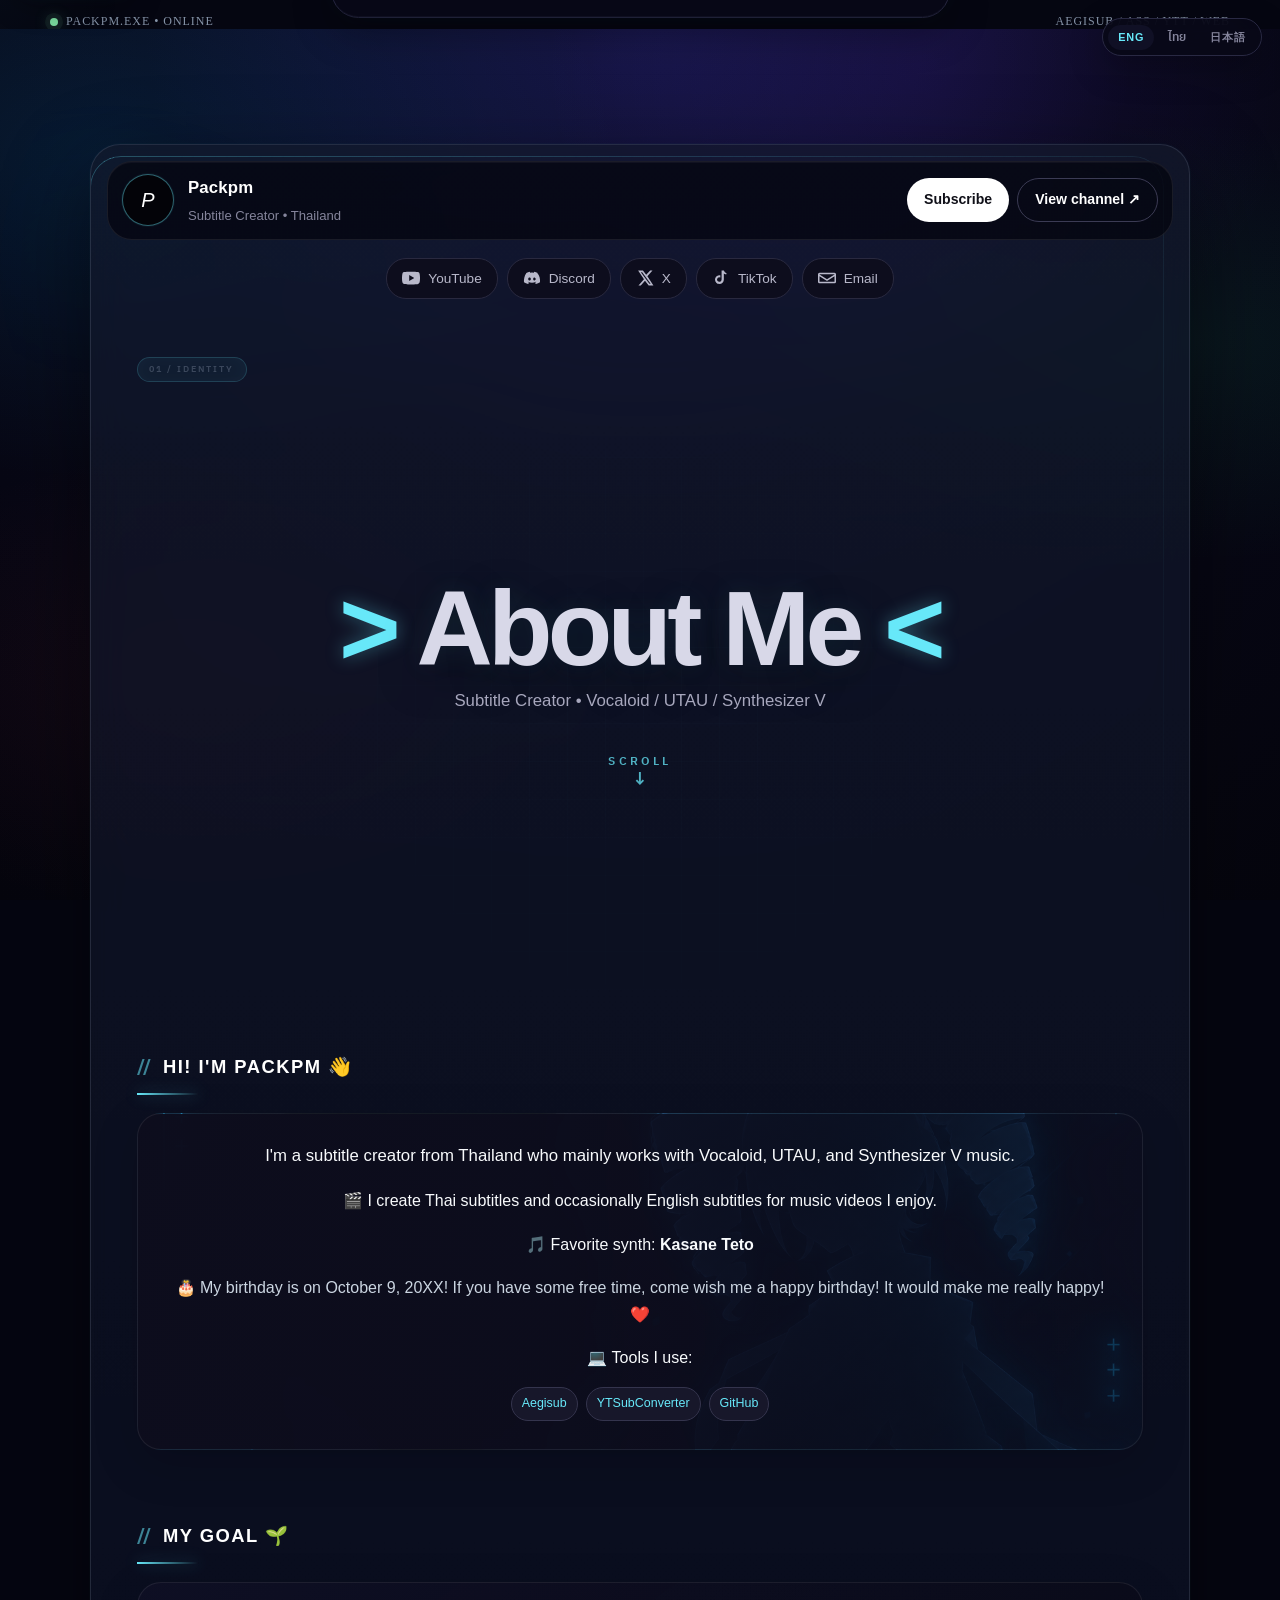
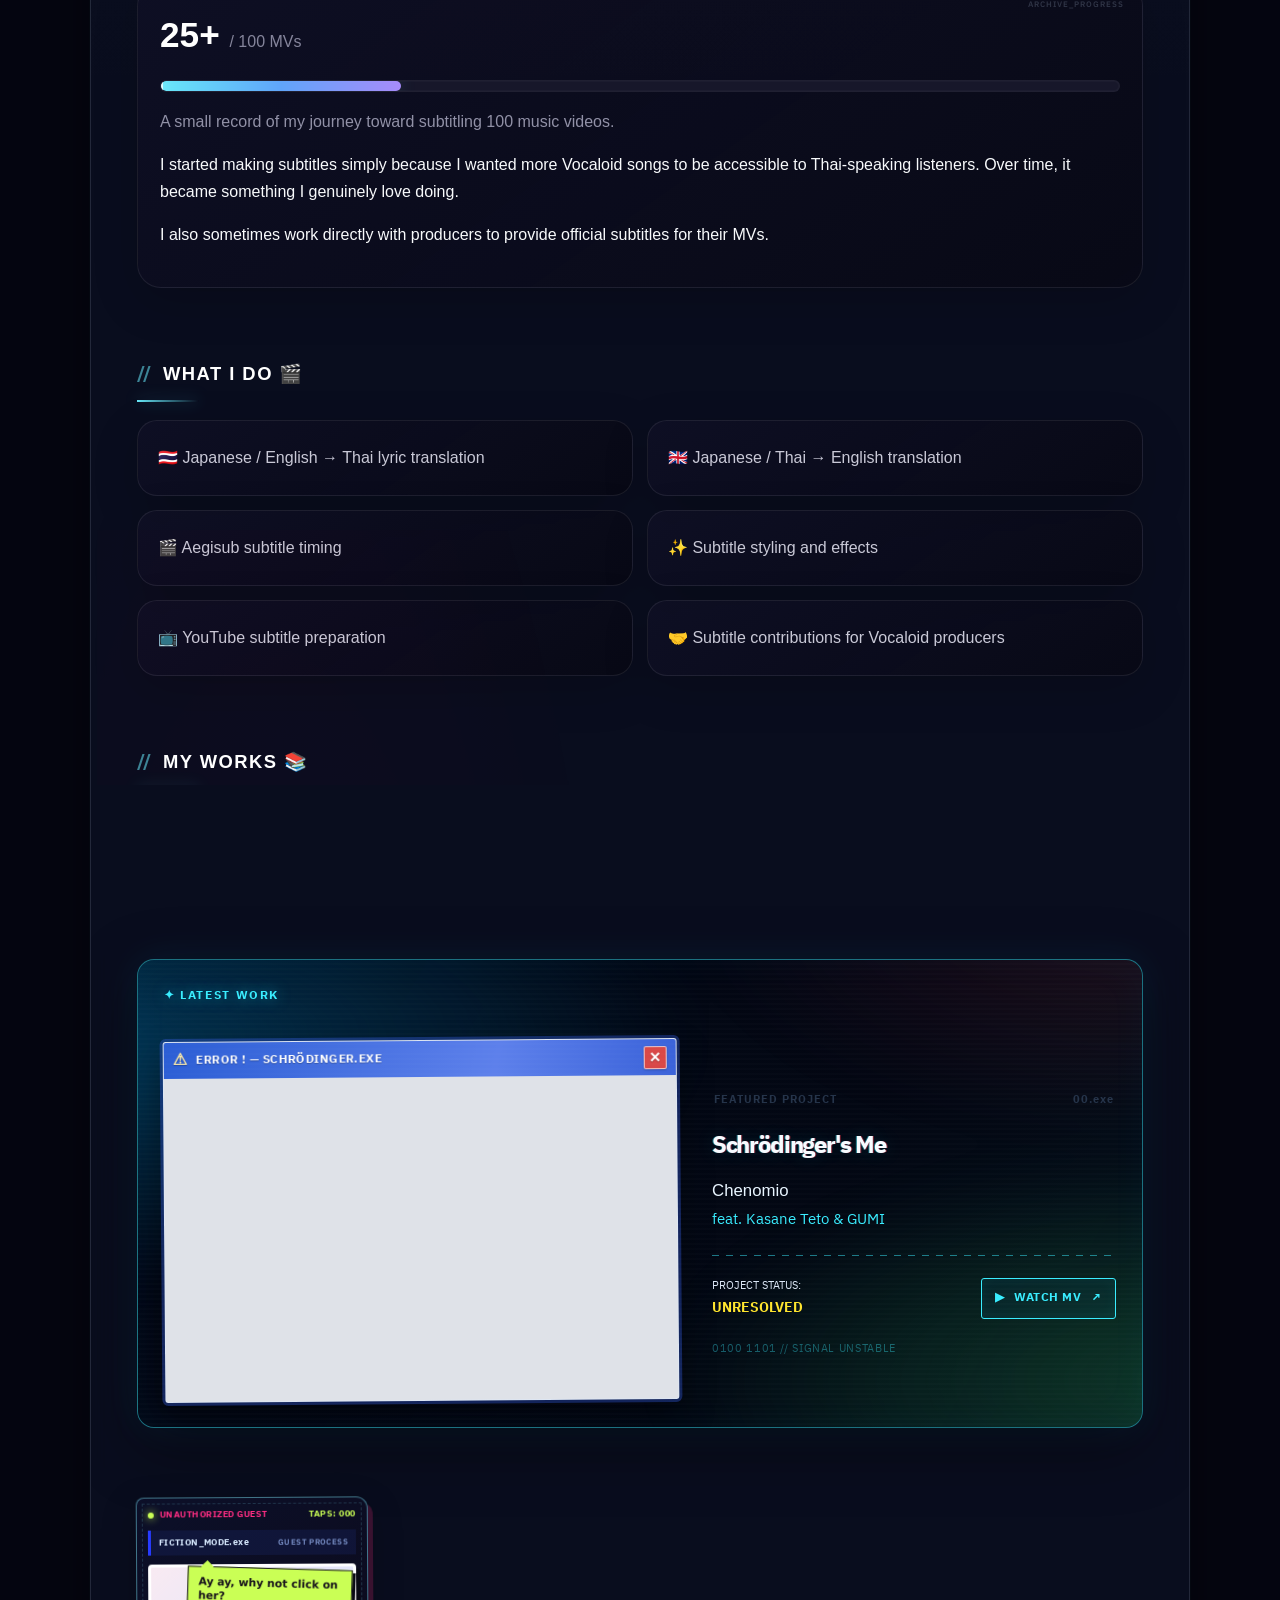
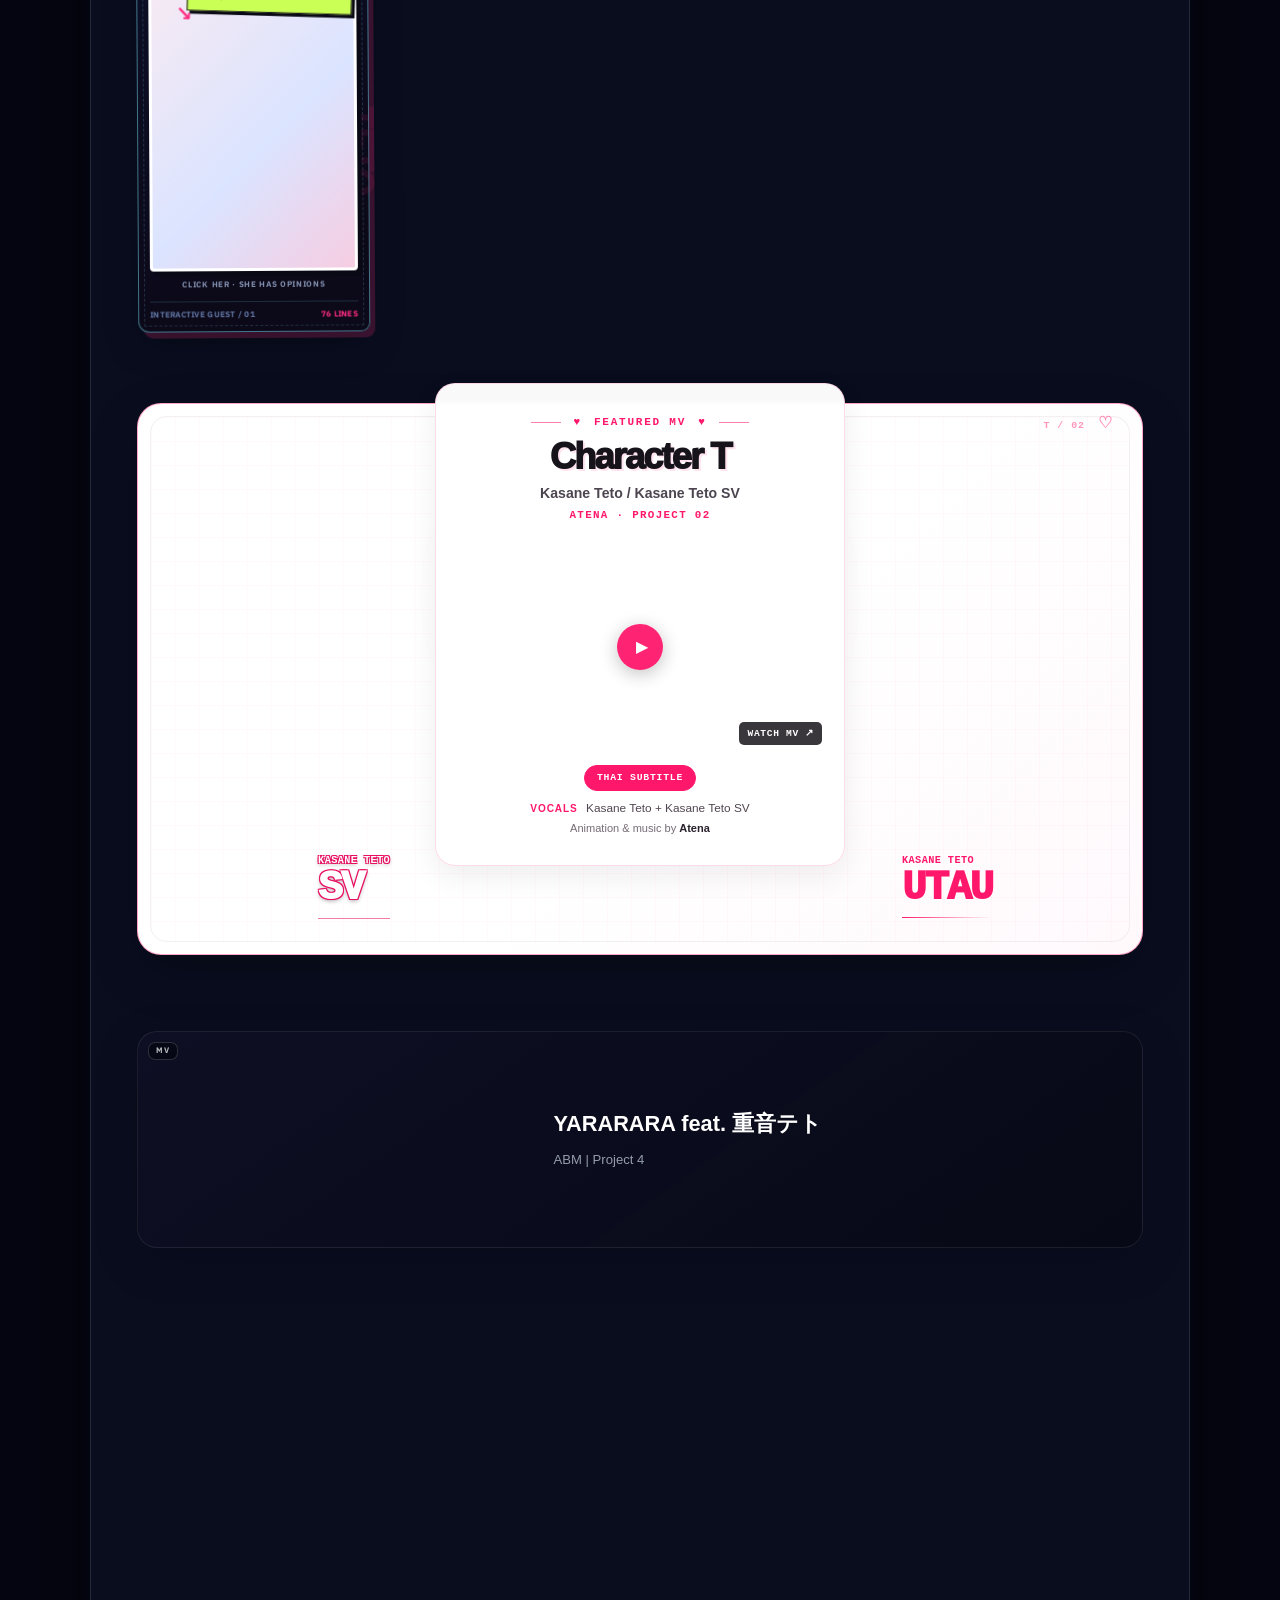
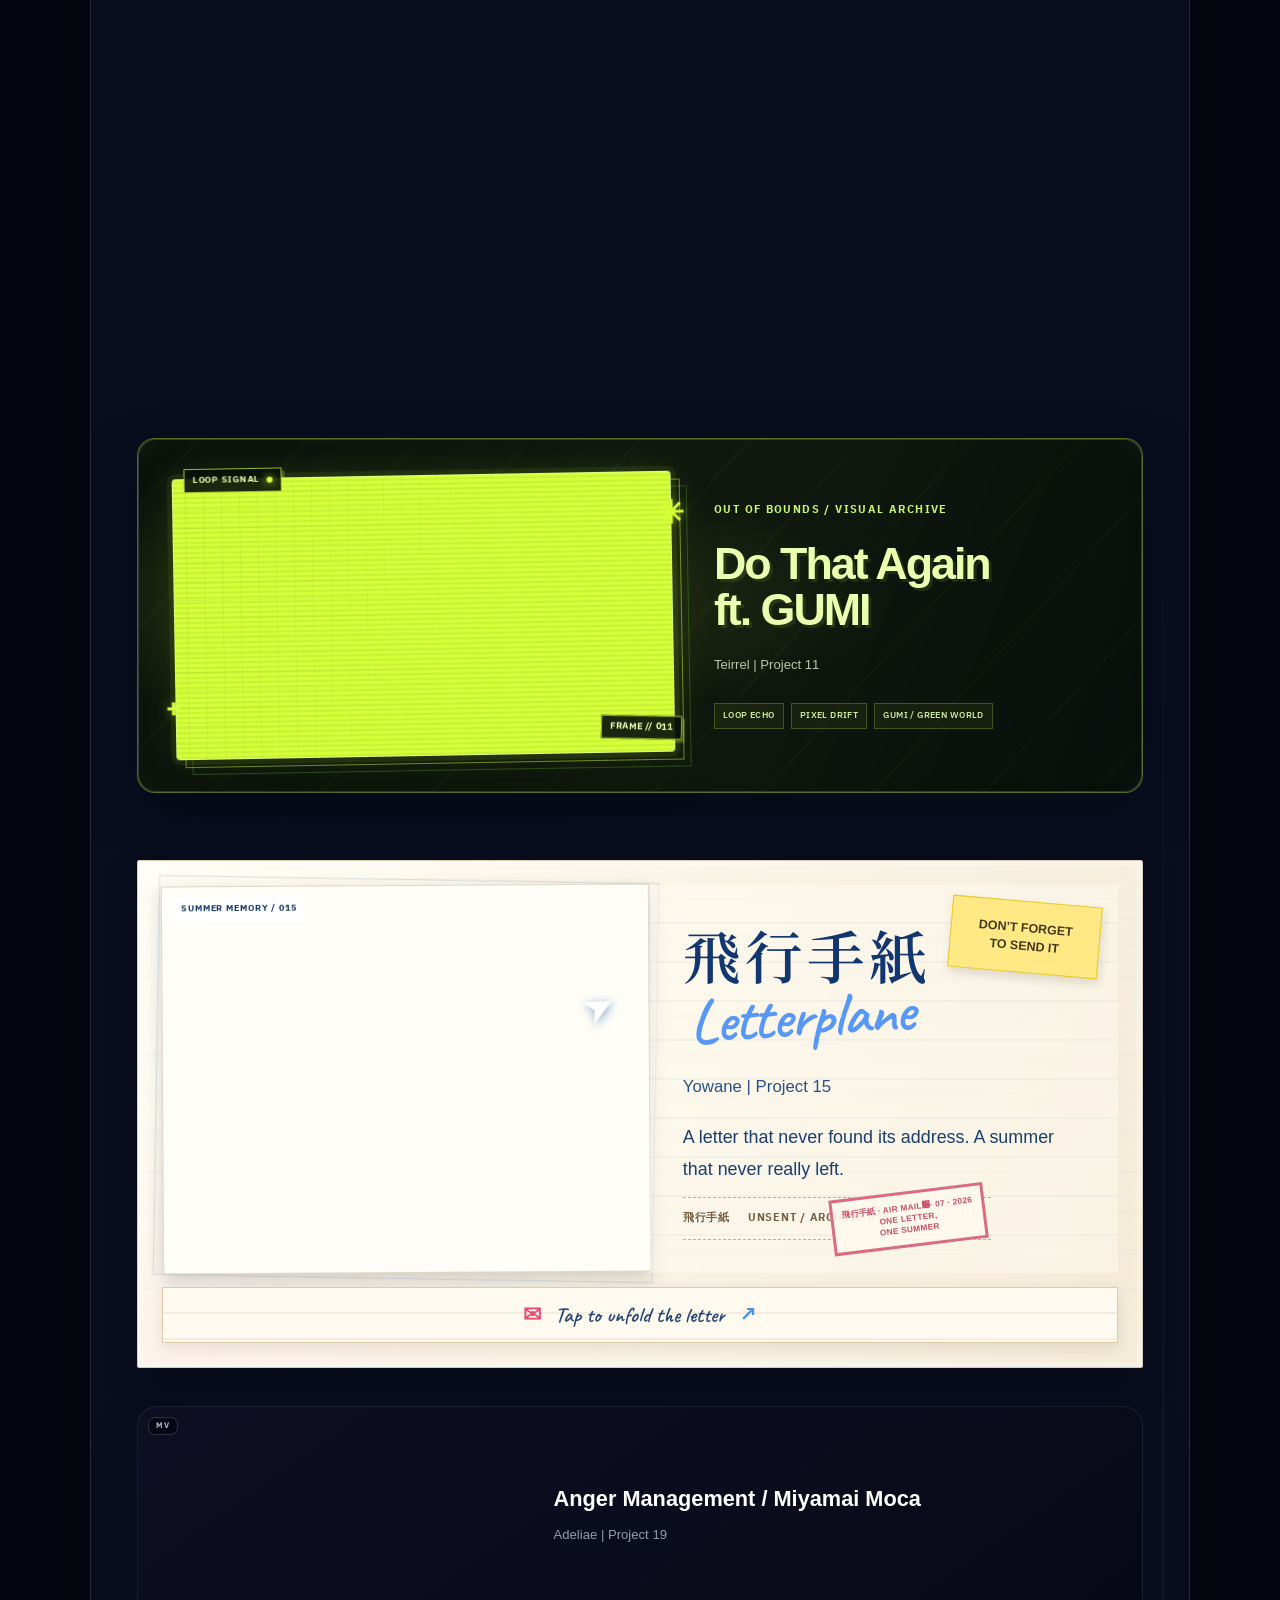
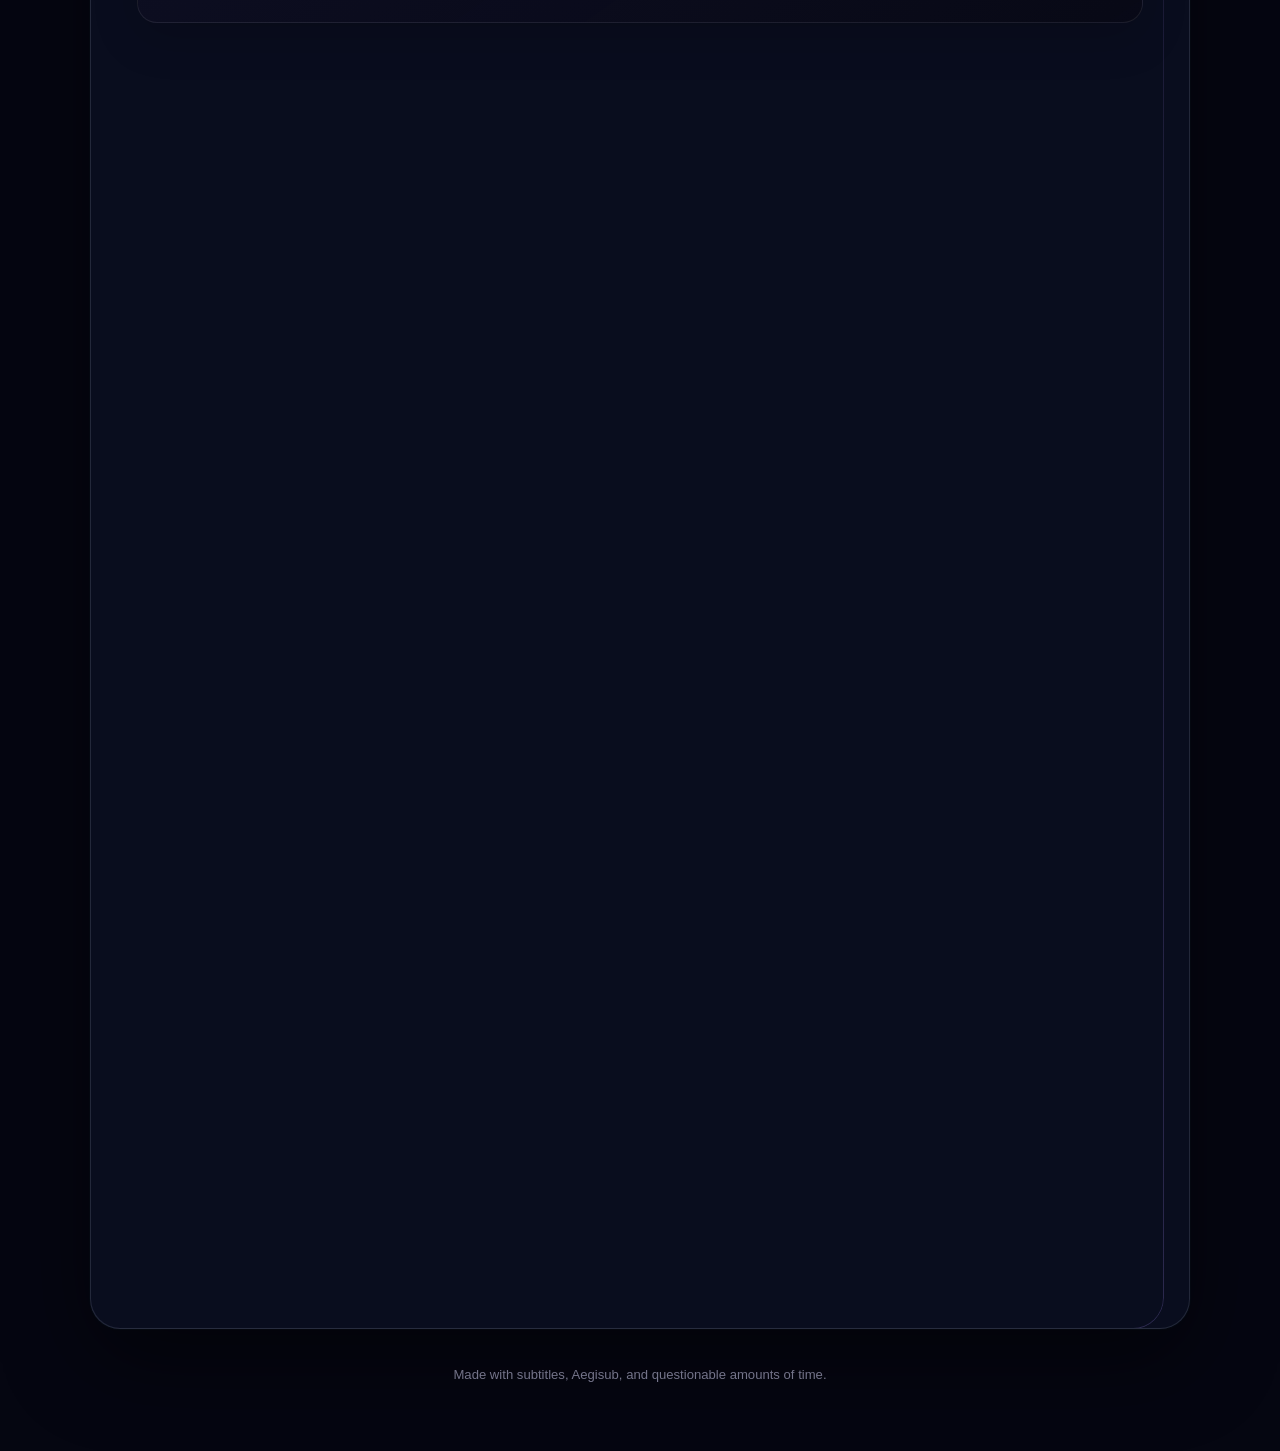
==== index.html @ 472c5caa "way sallahi" ====
<!DOCTYPE html>
<html lang="en">
<head>
    <meta charset="UTF-8">
    <meta name="viewport" content="width=device-width, initial-scale=1.0">

    <title>Packpm - Subtitle Creator</title>

    <link rel="icon" type="image/png" href="assets/P.png">

    <style>
        * {
            box-sizing: border-box;
        }

        html {
            scroll-behavior: smooth;
        }

        body {
            margin: 0;
            background:
                radial-gradient(circle at top, #17174a 0%, #09091b 45%, #05050d 100%);
            color: #e8e8f2;
            font-family: Arial, Helvetica, sans-serif;
            line-height: 1.7;
        }

        a {
            color: inherit;
            text-decoration: none;
        }

        .page {
            width: min(960px, 92%);
            margin: 0 auto;
            padding: 30px 0 50px;
        }

        /* =========================
           MAIN PROFILE CARD
        ========================= */

        .profile-card {
            background: rgba(7, 7, 20, 0.94);
            border: 1px solid #292943;
            border-radius: 30px;
            padding: 16px;
            box-shadow: 0 25px 70px rgba(0, 0, 0, 0.45);
        }

        .profile-bar {
            display: flex;
            align-items: center;
            gap: 14px;
            padding: 12px 14px;
            background: #080817;
            border: 1px solid #292943;
            border-radius: 25px;
        }

        .avatar {
            width: 52px;
            height: 52px;
            flex-shrink: 0;

            display: flex;
            align-items: center;
            justify-content: center;

            border-radius: 50%;
            background: #030308;
            border: 1px solid #3b3b58;
            color: white;
            font-size: 1.25rem;
            font-style: italic;
        }

        .profile-info {
            flex: 1;
            min-width: 0;
        }

        .profile-name {
            margin: 0;
            color: white;
            font-size: 1.05rem;
            font-weight: 700;
        }

        .profile-meta {
            margin: 2px 0 0;
            color: #85859c;
            font-size: 0.82rem;
        }

        .profile-actions {
            display: flex;
            gap: 8px;
            flex-wrap: wrap;
            justify-content: flex-end;
        }

        .profile-button {
            display: inline-flex;
            align-items: center;
            justify-content: center;
            padding: 9px 17px;
            border-radius: 22px;
            font-size: 0.88rem;
            font-weight: 700;
            transition: 0.2s ease;
        }

        .subscribe-button {
            background: white;
            color: #101018;
        }

        .subscribe-button:hover {
            background: #e8e8ee;
            transform: translateY(-1px);
        }

        .channel-button {
            border: 1px solid #3b3b54;
            color: white;
            background: transparent;
        }

        .channel-button:hover {
            background: #171727;
            transform: translateY(-1px);
        }

        /* =========================
           SOCIAL LINKS
        ========================= */

        .social-links {
            display: flex;
            justify-content: center;
            flex-wrap: wrap;
            gap: 9px;
            margin: 18px 5px 5px;
        }

        .social-links a {
            padding: 8px 15px;
            background: #0d0d1d;
            border: 1px solid #29293f;
            border-radius: 20px;
            color: #b8b8ca;
            font-size: 0.85rem;
            transition: 0.2s ease;
        }

        .social-links a:hover {
            color: white;
            background: #17172a;
            border-color: #55556e;
            transform: translateY(-1px);
        }

        .social-button,
        .contact-button {
            display: inline-flex !important;
            align-items: center;
            gap: 8px;
        }

        .social-button svg,
        .contact-button svg {
            width: 18px;
            height: 18px;
            fill: currentColor;
            flex-shrink: 0;
        }

        /* =========================
           CONTENT
        ========================= */

        .content {
            padding: 45px 30px 20px;
        }

        .hero {
            text-align: center;
            padding: 15px 0 45px;
        }

        .hero h1 {
            margin: 0;
            color: white;
            font-size: clamp(2.2rem, 7vw, 4rem);
            letter-spacing: -1px;
        }

        .hero p {
            margin: 10px auto 0;
            max-width: 650px;
            color: #9191a7;
            font-size: 1rem;
        }

        .accent {
            color: #67e8f9;
        }

        section {
            margin-bottom: 42px;
        }

        .section-title {
            margin: 0 0 18px;
            padding-bottom: 9px;
            border-bottom: 1px solid #2c2c45;
            color: white;
            font-size: 1.35rem;
        }

        .info-card,
        .goal-card,
        .thing {
            background: #0d0d1d;
            border: 1px solid #29293f;
            border-radius: 18px;
        }

        .info-card {
    position: relative;
    overflow: hidden;

    padding: 22px;

    background:
        linear-gradient(
            90deg,
            rgba(13, 13, 29, 0.98) 0%,
            rgba(13, 13, 29, 0.92) 45%,
            rgba(13, 13, 29, 0.62) 100%
        ),
        url("assets/Pear.png");

    background-size: cover;
    background-position: right center;
    background-repeat: no-repeat;
}

.info-card > * {
    position: relative;
    z-index: 1;
}

        .intro {
            margin-top: 0;
            font-size: 1.05rem;
        }

        .birthday {
            color: #cbd5e1;
        }

        .tools {
    display: flex;
    justify-content: center;
    align-items: center;
    flex-wrap: wrap;
    gap: 8px;
    text-align: center;
}

        .tag {
            padding: 5px 10px;
            background: #17172a;
            border: 1px solid #34344d;
            border-radius: 999px;
            color: #67e8f9;
            font-size: 0.78rem;
        }

        .things {
            display: grid;
            grid-template-columns: repeat(2, 1fr);
            gap: 12px;
        }

        .thing {
            padding: 15px 16px;
            color: #c9c9d7;
        }

        /* =========================
           PROJECTS
        ========================= */

        .archive-link {
            display: inline-flex;
            margin: 4px 0 25px;
            padding: 9px 16px;
            border-radius: 20px;
            background: #101025;
            border: 1px solid #30304a;
            color: #67e8f9;
            font-size: 0.9rem;
            font-weight: 700;
            transition: 0.2s ease;
        }

        .archive-link:hover {
            background: #18182c;
            transform: translateY(-1px);
        }

        .projects {
            display: grid;
            grid-template-columns: repeat(2, 1fr);
            gap: 15px;
        }

        .project {
            overflow: hidden;
            background: #0c0c1b;
            border: 1px solid #29293f;
            border-radius: 18px;
            transition: 0.2s ease;
        }

        .project:hover {
            transform: translateY(-3px);
            border-color: #4c4c6a;
            box-shadow: 0 12px 35px rgba(0, 0, 0, 0.3);
        }

        .project-image-link {
            display: block;
        }

        .project img {
            width: 100%;
            height: auto;
            display: block;
            aspect-ratio: 16 / 9;
            object-fit: cover;
            transition: 0.25s ease;
        }

        .project:hover img {
            transform: scale(1.025);
        }

        .project-info {
            padding: 15px 16px 17px;
        }

        .project-title {
            display: block;
            color: white;
            font-size: 1rem;
            font-weight: 700;
            line-height: 1.45;
        }

        .project-title:hover {
            color: #67e8f9;
            text-decoration: none;
        }

        .producer {
            margin: 6px 0 0;
            color: #85859c;
            font-size: 0.82rem;
        }

        /* =========================
           100 MVs GOAL
        ========================= */

        .goal-card {
            padding: 22px;
        }

        .goal-number {
            margin: 0;
            color: white;
            font-size: 2.2rem;
            font-weight: 800;
        }

        .goal-number span {
            color: #85859c;
            font-size: 1rem;
            font-weight: 500;
        }

        .progress {
            height: 10px;
            margin: 15px 0;
            overflow: hidden;
            background: #1b1b2d;
            border-radius: 999px;
        }

        .progress-bar {
            width: 25%;
            height: 100%;
            background: linear-gradient(90deg, #67e8f9, #60a5fa);
            border-radius: inherit;
        }

        .goal-text {
            color: #9191a7;
        }

        /* =========================
           CONTACT
        ========================= */

        .contact-section {
            text-align: center;
            padding: 70px 20px 40px;
            margin-top: 40px;
            border-top: 1px solid rgba(255, 255, 255, 0.08);
        }

        .contact-label {
            margin: 0 0 18px;
            color: #60a5fa;
            font-size: 0.75rem;
            font-weight: 700;
            letter-spacing: 0.35em;
            text-transform: uppercase;
        }

        .contact-section h2 {
            max-width: 1000px;
            margin: 0 auto 16px;
            color: #ffffff;
            font-size: clamp(2rem, 5vw, 3.5rem);
            font-weight: 800;
            line-height: 1.1;
        }

        .contact-description {
            max-width: 850px;
            margin: 0 auto 30px;
            color: #94a3b8;
            font-size: 1rem;
            line-height: 1.7;
        }

        .contact-links {
            display: flex;
            justify-content: center;
            align-items: center;
            flex-wrap: wrap;
            gap: 12px;
        }

        .contact-button {
            padding: 11px 20px;
            background: rgba(255, 255, 255, 0.04);
            border: 1px solid rgba(255, 255, 255, 0.1);
            border-radius: 999px;
            color: #ffffff;
            font-size: 0.9rem;
            font-weight: 600;
            text-decoration: none;
            transition: 0.2s ease;
        }

        .contact-button:hover {
            background: rgba(96, 165, 250, 0.12);
            border-color: rgba(96, 165, 250, 0.5);
            transform: translateY(-2px);
        }

        /* =========================
           IMPORTANT INFORMATION
        ========================= */

        .important {
            padding: 25px;
            background: #0d0d1d;
            border: 1px dashed #44445e;
            border-radius: 20px;
            text-align: center;
        }

        .important h2 {
            margin-top: 0;
            border: 0;
            padding: 0;
        }

        .important p {
            margin: 6px 0;
        }

        .quote {
            margin-top: 18px;
            padding: 15px;
            background: #080817;
            border-radius: 14px;
            color: #85859c;
            font-style: italic;
        }

        /* =========================
           FOOTER
        ========================= */

        footer {
            padding: 25px 0 5px;
            text-align: center;
            color: #8c8ca6;
            font-size: 0.82rem;
        }

        /* =========================
           MOBILE
        ========================= */

        @media (max-width: 700px) {
            .page {
                width: 94%;
                padding-top: 15px;
            }

            .profile-bar {
                align-items: flex-start;
                flex-wrap: wrap;
                border-radius: 22px;
            }

            .profile-info {
                padding-top: 4px;
            }

            .profile-actions {
                width: 100%;
                margin-left: 66px;
                justify-content: flex-start;
            }

            .content {
                padding: 35px 12px 10px;
            }

            .things,
            .projects {
                grid-template-columns: 1fr;
            }

            .hero {
                padding-bottom: 35px;
            }
        }

        @media (max-width: 430px) {
            .profile-actions {
                margin-left: 0;
            }

            .profile-button {
                flex: 1;
            }

            .social-links a {
                font-size: 0.8rem;
                padding: 7px 12px;
            }
        }

       /* =========================
           NAVIGATION
        ========================= */

.navbar {
    position: sticky;
    top: 15px;
    z-index: 1000;

    transform: translateY(-120%);
    transition: transform 0.45s ease;

    width: fit-content;
    max-width: 95%;
    margin: 0 auto 18px;

    display: flex;
    justify-content: center;
    flex-wrap: wrap;
    gap: 6px;

    padding: 7px;

    background: rgba(8, 8, 23, 0.88);
    border: 1px solid #292943;
    border-radius: 999px;

    backdrop-filter: blur(14px);
    -webkit-backdrop-filter: blur(14px);

    box-shadow: 0 12px 35px rgba(0, 0, 0, 0.25);
}

.navbar.show {
    transform: translateY(0);
}

.navbar a {
    position: relative;
    display: inline-flex;
    align-items: center;
    justify-content: center;

    padding: 9px 16px;
    border-radius: 999px;

    color: #85859c;
    font-size: 0.78rem;
    font-weight: 700;
    letter-spacing: 0.12em;
    text-transform: uppercase;

    transition: color 0.25s ease, background 0.25s ease;
}

/* Underline */
.navbar a::after {
    content: "";
    position: absolute;
    left: 50%;
    bottom: 3px;

    width: 0;
    height: 2px;

    background: #67e8f9;
    border-radius: 999px;

    transform: translateX(-50%);
    transition: width 0.25s ease;
}

/* Hover */
.navbar a:hover {
    color: #ffffff;
    background: #17172a;
}

/* Currently selected section */
.navbar a.active {
    color: #67e8f9;
    background: #101025;
}

 .navbar a.active::after {
    width: calc(100% - 28px);
}

.navbar a.questions-nav {
    color: #a78bfa;
}

.navbar a.questions-nav:hover {
    color: #ffffff;
    background: rgba(167, 139, 250, 0.10);
}


/* Keep sections from hiding underneath the sticky navbar */

section,
.hero {
    scroll-margin-top: 100px;
}

/* =========================
   STARTUP ANIMATION
========================= */

.startup-screen {
    position: fixed;
    inset: 0;
    z-index: 9999;

    display: flex;
    align-items: center;
    justify-content: center;

    background:
        radial-gradient(circle at center, #17174a 0%, #09091b 50%, #05050d 100%);

    opacity: 1;
    visibility: visible;

    transition:
        opacity 0.8s ease,
        visibility 0.8s ease;
}

.startup-screen.hide {
    opacity: 0;
    visibility: hidden;
    pointer-events: none;
}

.startup-content {
    text-align: center;
}

/* =========================
   STARTUP GREETING
========================= */

.startup-greeting {
    display: flex;
    justify-content: center;

    margin: 0;

    color: white;
    font-size: clamp(2.2rem, 7vw, 4.5rem);
    font-weight: 800;
    letter-spacing: 0.02em;

    min-height: 1.2em;
}

.greeting-letter {
    display: inline-block;

    opacity: 0;
    transform: translateY(8px);

    animation:
        letterFadeIn 0.28s ease forwards;
}

.greeting-letter.fade-out {
    animation:
        letterFadeOut 0.25s ease forwards;
}

@keyframes letterFadeIn {
    from {
        opacity: 0;
        transform: translateY(8px);
    }

    to {
        opacity: 1;
        transform: translateY(0);
    }
}

@keyframes letterFadeOut {
    from {
        opacity: 1;
        transform: translateY(0);
    }

    to {
        opacity: 0;
        transform: translateY(-8px);
    }
}
.startup-subtitle {
    margin: 12px 0 0;

    color: #67e8f9;
    font-size: 0.85rem;
    letter-spacing: 0.25em;
    text-transform: uppercase;

    opacity: 0;

    animation: subtitleIn 0.8s ease 0.35s forwards;
}

.startup-loader {
    width: 120px;
    height: 2px;

    margin: 30px auto 0;

    overflow: hidden;

    background: #292943;
    border-radius: 999px;
}

.startup-loader-bar {
    width: 0;
    height: 100%;

    background: #67e8f9;

    animation: loadingBar 2.8s ease forwards;
}

@keyframes greetingIn {
    from {
        opacity: 0;
        transform: translateY(10px);
    }

    to {
        opacity: 1;
        transform: translateY(0);
    }
}

@keyframes subtitleIn {
    from {
        opacity: 0;
    }

    to {
        opacity: 1;
    }
}

@keyframes loadingBar {
    from {
        width: 0;
    }

    to {
        width: 100%;
    }
}


/* =========================
   MOBILE NAVIGATION
========================= */

@media (max-width: 600px) {

    .navbar {
        width: 94%;
        gap: 2px;
        padding: 5px;
    }

    .navbar a {
        padding: 8px 10px;
        font-size: 0.75rem;
        letter-spacing: 0.06em;
    }

}
    
/* ===== VISUAL ===== */
:root{
  --cyan:#67e8f9;
  --blue:#60a5fa;
  --violet:#a78bfa;
  --ink:#05050d;
  --panel:rgba(12,12,29,.72);
  --line:rgba(255,255,255,.10);
}

html{background:#05050d}
body{
  overflow-x:hidden;
  background:
    radial-gradient(circle at 15% 10%, rgba(103,232,249,.10), transparent 28%),
    radial-gradient(circle at 85% 18%, rgba(167,139,250,.12), transparent 30%),
    radial-gradient(circle at 50% 80%, rgba(96,165,250,.08), transparent 35%),
    #05050d;
}
body::before{
  content:"";
  position:fixed; inset:0; pointer-events:none; z-index:-1;
  opacity:.16;
  background-image:
    linear-gradient(rgba(255,255,255,.035) 1px,transparent 1px),
    linear-gradient(90deg,rgba(255,255,255,.035) 1px,transparent 1px);
  background-size:42px 42px;
  mask-image:linear-gradient(to bottom,black,transparent 85%);
}
body::after{
  content:""; position:fixed; inset:0; pointer-events:none; z-index:9998;
  background:linear-gradient(rgba(255,255,255,.018) 50%,transparent 50%);
  background-size:100% 4px; opacity:.10; mix-blend-mode:screen;
}

.page{width:min(1100px,94%);padding-top:42px}
.profile-card{
  position:relative;
  background:linear-gradient(145deg,rgba(13,13,31,.92),rgba(6,6,17,.82));
  border:1px solid rgba(255,255,255,.10);
  box-shadow:0 30px 100px rgba(0,0,0,.55),0 0 80px rgba(103,232,249,.035);
  backdrop-filter:blur(18px);
}
.profile-card::before{
  content:""; position:absolute; inset:-1px; border-radius:31px; pointer-events:none;
  background:linear-gradient(120deg,rgba(103,232,249,.28),transparent 28%,transparent 70%,rgba(167,139,250,.22));
  mask:linear-gradient(#000 0 0) content-box,linear-gradient(#000 0 0);
  mask-composite:exclude; padding:1px;
}
.profile-bar{
  background:rgba(5,5,15,.72);
  border-color:rgba(255,255,255,.08);
  box-shadow:inset 0 1px rgba(255,255,255,.04);
}
.avatar{
  border-color:rgba(103,232,249,.42);
  box-shadow:0 0 22px rgba(103,232,249,.14),inset 0 0 18px rgba(103,232,249,.06);
}
.profile-name{letter-spacing:.01em}
.profile-button,.social-links a,.archive-link,.contact-button{
  position:relative; overflow:hidden;
}
.profile-button::before,.social-links a::before,.archive-link::before,.contact-button::before{
  content:""; position:absolute; inset:0;
  background:linear-gradient(110deg,transparent 20%,rgba(255,255,255,.12) 48%,transparent 76%);
  transform:translateX(-130%); transition:transform .55s ease;
}
.profile-button:hover::before,.social-links a:hover::before,.archive-link:hover::before,.contact-button:hover::before{
  transform:translateX(130%);
}

.hero{padding:70px 0 70px;position:relative}
.hero::before{
  content:"// PACKPM.SUBTITLES";
  display:block; margin-bottom:18px;
  color:rgba(103,232,249,.55); font:600 .72rem/1 monospace;
  letter-spacing:.28em;
}
.hero h1{
  font-size:clamp(3rem,9vw,6.6rem);
  line-height:.92;
  letter-spacing:-.055em;
  text-shadow:0 0 40px rgba(103,232,249,.12);
}
.hero h1::first-letter{color:var(--cyan)}
.hero p{font-size:1.05rem;color:#a7a7bd}

section{margin-bottom:70px}
.section-title{
  position:relative; border-bottom:0; padding-bottom:13px;
  font-size:1.15rem; letter-spacing:.08em; text-transform:uppercase;
}
.section-title::after{
  content:""; position:absolute; left:0; bottom:0; width:62px; height:2px;
  background:linear-gradient(90deg,var(--cyan),transparent);
  box-shadow:0 0 15px rgba(103,232,249,.35);
}

.info-card,.goal-card,.thing,.important,.project{
  background:linear-gradient(145deg,rgba(16,16,37,.80),rgba(8,8,20,.72));
  border-color:rgba(255,255,255,.08);
  box-shadow:0 14px 45px rgba(0,0,0,.18);
}
.info-card,.goal-card{border-radius:24px}
.info-card{padding:28px}
.thing{
  position:relative; padding:20px; border-radius:20px;
  transition:transform .3s ease,border-color .3s ease,box-shadow .3s ease;
}
.thing::before{
  content:""; position:absolute; left:0; top:18px; bottom:18px; width:2px;
  background:var(--cyan); box-shadow:0 0 12px rgba(103,232,249,.45);
  opacity:.45;
}
.thing:hover{
  transform:translateY(-5px);
  border-color:rgba(103,232,249,.28);
  box-shadow:0 18px 50px rgba(0,0,0,.28),0 0 25px rgba(103,232,249,.04);
}

.projects{grid-template-columns:repeat(3,1fr);gap:18px}
.project{
  border-radius:22px;
  transition:transform .35s cubic-bezier(.2,.8,.2,1),border-color .35s ease,box-shadow .35s ease;
}
.project:hover{
  transform:translateY(-8px) scale(1.012);
  border-color:rgba(103,232,249,.35);
  box-shadow:0 25px 65px rgba(0,0,0,.45),0 0 35px rgba(103,232,249,.06);
}
.project-image-link{position:relative}
.project-image-link::after{
  content:"WATCH ↗";
  position:absolute;right:12px;bottom:12px;
  padding:7px 10px;border:1px solid rgba(255,255,255,.18);
  border-radius:999px;background:rgba(5,5,13,.72);
  backdrop-filter:blur(8px);
  color:white;font:700 .65rem/1 Arial,sans-serif;letter-spacing:.12em;
  opacity:0;transform:translateY(7px);transition:.3s ease;
}
.project:hover .project-image-link::after{opacity:1;transform:translateY(0)}
.project img{filter:saturate(.88);transition:transform .5s cubic-bezier(.2,.8,.2,1),filter .5s ease}
.project:hover img{transform:scale(1.055);filter:saturate(1.12) contrast(1.03)}
.project-info{padding:18px}
.project-title{font-size:1.03rem}

.goal-card{position:relative;overflow:hidden}
.goal-card::after{
  content:"100";
  position:absolute;right:-20px;top:-40px;
  font:900 9rem/1 Arial,sans-serif;color:rgba(103,232,249,.025);
  pointer-events:none;
}
.progress{height:12px;background:#17172a;border:1px solid rgba(255,255,255,.05)}
.progress-bar{
  background:linear-gradient(90deg,var(--cyan),var(--blue),var(--violet));
  box-shadow:0 0 18px rgba(103,232,249,.32);
  position:relative;
}
.progress-bar::after{
  content:"";position:absolute;inset:0;
  background:linear-gradient(90deg,transparent,rgba(255,255,255,.5),transparent);
  animation:progressShine 2.2s linear infinite;
}
@keyframes progressShine{from{transform:translateX(-100%)}to{transform:translateX(100%)}}

.contact-section{
  position:relative;overflow:hidden;
  padding:100px 20px 70px;
  border-top:1px solid rgba(255,255,255,.08);
}
.contact-section::before{
  content:"";position:absolute;width:420px;height:420px;border-radius:50%;
  left:50%;top:45%;transform:translate(-50%,-50%);
  background:radial-gradient(circle,rgba(103,232,249,.09),transparent 68%);
  pointer-events:none;
}
.contact-section>*{position:relative}
.contact-label{color:var(--cyan)}
.contact-section h2{font-size:clamp(2.4rem,6vw,4.6rem);letter-spacing:-.04em}

.important{
  border-style:solid;
  position:relative;
}
.important::before{
  content:"SIDE QUEST";
  position:absolute;right:20px;top:20px;
  color:rgba(103,232,249,.38);font:700 .65rem monospace;letter-spacing:.18em;
}
.quote{
  border:1px solid rgba(255,255,255,.06);
  box-shadow:inset 0 1px rgba(255,255,255,.03);
}

footer{padding:35px 0 15px}

.reveal{opacity:0;transform:translateY(24px);transition:opacity .7s ease,transform .7s cubic-bezier(.2,.8,.2,1)}
.reveal.visible{opacity:1;transform:none}

@media (max-width:900px){
  .projects{grid-template-columns:repeat(2,1fr)}
}
@media (max-width:600px){
  .page{width:94%;padding-top:20px}
  .hero{padding:52px 0}
  .hero h1{font-size:clamp(2.8rem,16vw,5rem)}
  .projects{grid-template-columns:1fr}
  .contact-section{padding-top:75px}
}
@media (prefers-reduced-motion:reduce){
  *,*::before,*::after{animation-duration:.01ms!important;animation-iteration-count:1!important;scroll-behavior:auto!important;transition-duration:.01ms!important}
}

    
/* ===== SCROLL HINT ===== */
.scroll-hint{
  display:inline-flex;flex-direction:column;align-items:center;gap:4px;
  margin-top:34px;padding:6px 12px;
  color:rgba(103,232,249,.75);
  font:600 .72rem/1 ui-monospace,SFMono-Regular,Menlo, "IBM Plex Sans Thai", monospace;
  letter-spacing:.28em;text-transform:uppercase;
  transition:opacity .4s ease,transform .4s ease,color .2s ease;
}
.scroll-hint:hover{color:#fff}
.scroll-hint-arrow{font-size:1.1rem;letter-spacing:0;animation:scrollHintBounce 1.6s ease-in-out infinite}
.scroll-hint.is-hidden{opacity:0;transform:translateY(8px);pointer-events:none}
@keyframes scrollHintBounce{0%,100%{transform:translateY(0)}50%{transform:translateY(6px)}}
@media (prefers-reduced-motion:reduce){.scroll-hint-arrow{animation:none}}

/* ===== STARTUP: real loading state + failure notice ===== */
.startup-greeting-wrap{position:relative}
.startup-notice{
  position:absolute;inset:0;margin:0;
  display:grid;place-content:center;gap:10px;text-align:center;padding:0 6px;
  color:#fca5a5;
  font:800 clamp(1.35rem,5.6vw,2.4rem)/1.2 ui-monospace,SFMono-Regular,Consolas, "IBM Plex Sans Thai", monospace;
  letter-spacing:.16em;text-transform:uppercase;
  opacity:0;transform:translateY(6px);pointer-events:none;
  transition:opacity .4s ease,transform .4s ease;
}
.startup-notice small{
  display:block;
  color:rgba(252,165,165,.72);
  font-size:clamp(.95rem,3vw,1.2rem);font-weight:600;letter-spacing:.05em;line-height:1.35;text-transform:none;
}
.startup-screen.is-failed .startup-notice{opacity:1;transform:none}
.startup-screen.is-failed .startup-greeting::after{opacity:0}
.startup-screen.is-failed .startup-loader-bar{background:linear-gradient(90deg,#fca5a5,#fdba74);box-shadow:0 0 16px rgba(252,165,165,.45)}
.startup-screen.is-failed .startup-loader::before{content:"BOOT INTERRUPTED"}
.startup-screen.is-failed .startup-loader::after{color:rgba(252,165,165,.75)}
</style>

<style id="final-polish-css">
/* ============================================
   PACKPM // FINAL POLISH
   ============================================ */
.skip-link{
  position:fixed;left:16px;top:16px;z-index:10001;
  transform:translateY(-180%);
  padding:9px 13px;border:1px solid rgba(103,232,249,.45);
  border-radius:999px;background:#080b18;color:#fff;
  font:700 .74rem/1 "Space Grotesk",Arial, "IBM Plex Sans Thai", sans-serif;
  box-shadow:0 12px 30px rgba(0,0,0,.35),0 0 22px rgba(34,211,238,.10);
  transition:transform .25s cubic-bezier(.16,1,.3,1);
}
.skip-link:focus{transform:translateY(0);outline:none}

:where(a,button,[tabindex]):focus-visible{
  outline:2px solid #67e8f9;
  outline-offset:3px;
}

.navbar a:active,.contact-button:active,.archive-link:active,.social-links a:active{
  transform:translateY(0) scale(.98);
}

.goal-card .progress{
  position:relative;
  box-shadow:inset 0 0 0 1px rgba(255,255,255,.025);
}

.progress-bar{
  width:0 !important;
  box-shadow:0 0 18px rgba(34,211,238,.18);
  transition:width 1.1s cubic-bezier(.22,.8,.2,1);
}
.goal-card.reveal.visible .progress-bar{
  width:calc(var(--goal-progress, 25) * 1%) !important;
}

.project-card,.thing-card,.contact-card,.profile-card{
  contain:layout paint;
}

@media (max-width:700px){
  .skip-link{left:12px;top:12px}
}

@media (prefers-reduced-motion:reduce){
  .progress-bar{transition:none}
}
</style>

<style id="production-1000x-css">

:root {
  --bg-0: #050712;
  --bg-1: #080b18;
  --surface: rgba(12, 17, 35, 0.72);
  --surface-strong: rgba(15, 21, 44, 0.88);
  --line: rgba(148, 163, 184, 0.16);
  --line-strong: rgba(103, 232, 249, 0.36);
  --text-0: #f8fafc;
  --text-1: #cbd5e1;
  --text-2: #94a3b8;
  --cyan: #67e8f9;
  --blue: #60a5fa;
  --violet: #a78bfa;
  --success: #86efac;
  --radius-lg: 24px;
  --radius-md: 16px;
  --shadow-soft: 0 18px 50px rgba(0, 0, 0, 0.28);
  --shadow-cyan: 0 14px 45px rgba(34, 211, 238, 0.13);
  --ease: cubic-bezier(.22, .8, .2, 1);
  --max-content: 1180px;
}

/* Respect keyboard navigation and improve page-level rhythm. */
html {
  scroll-behavior: smooth;
  scroll-padding-top: 84px;
}

body {
  background:
    radial-gradient(circle at 10% 0%, rgba(96, 165, 250, 0.10), transparent 28%),
    radial-gradient(circle at 90% 10%, rgba(167, 139, 250, 0.11), transparent 28%),
    linear-gradient(180deg, var(--bg-0), var(--bg-1) 55%, #050611);
  color: var(--text-0);
  text-rendering: optimizeLegibility;
  -webkit-font-smoothing: antialiased;
  overflow-x: hidden;
}

::selection {
  background: rgba(103, 232, 249, 0.28);
  color: #fff;
}

:focus-visible {
  outline: 2px solid var(--cyan);
  outline-offset: 4px;
  border-radius: 8px;
}

img {
  content-visibility: auto;
}

a,
button {
  -webkit-tap-highlight-color: transparent;
}

/* Ambient light: cheap fixed layers instead of expensive per-element filters. */
body::before,
body::after {
  content: "";
  position: fixed;
  inset: auto;
  width: 42vw;
  height: 42vw;
  max-width: 620px;
  max-height: 620px;
  border-radius: 50%;
  pointer-events: none;
  z-index: -2;
  filter: blur(70px);
  opacity: 0.10;
  transform: translateZ(0);
}

body::before {
  top: -16vw;
  left: -14vw;
  background: #2563eb;
}

body::after {
  right: -12vw;
  top: 34vh;
  background: #7c3aed;
}

main {
  position: relative;
  isolation: isolate;
}

main::before {
  content: "";
  position: absolute;
  inset: 0;
  z-index: -1;
  pointer-events: none;
  background:
    linear-gradient(rgba(103, 232, 249, 0.025) 1px, transparent 1px),
    linear-gradient(90deg, rgba(103, 232, 249, 0.025) 1px, transparent 1px);
  background-size: 38px 38px;
  mask-image: linear-gradient(to bottom, transparent, black 7%, black 88%, transparent);
}

/* A small status rail makes the portfolio feel like a deliberate product. */
.pack-status-rail {
  width: min(var(--max-content), 94%);
  margin: 14px auto 0;
  display: flex;
  align-items: center;
  justify-content: space-between;
  gap: 12px;
  color: var(--text-2);
  font-size: 0.75rem;
  letter-spacing: 0.08em;
  text-transform: uppercase;
  opacity: 0.9;
}

.pack-status-left,
.pack-status-right {
  display: inline-flex;
  align-items: center;
  gap: 8px;
}

.pack-status-dot {
  width: 8px;
  height: 8px;
  border-radius: 50%;
  background: var(--success);
  box-shadow: 0 0 0 5px rgba(134, 239, 172, 0.07), 0 0 18px rgba(134, 239, 172, 0.55);
  animation: statusPulse 2.4s ease-in-out infinite;
}

@keyframes statusPulse {
  0%, 100% { transform: scale(1); opacity: .8; }
  50% { transform: scale(1.15); opacity: 1; }
}

/* Hero becomes a stronger landing area without changing the existing copy. */
.hero,
#home,
#about,
#works,
#contact {
  scroll-margin-top: 84px;
}

.hero {
  min-height: clamp(520px, 78vh, 820px);
  display: grid;
  align-content: center;
  position: relative;
}

.hero::before {
  content: "SUBTITLE CREATOR • VOCALOID • AEGISUB";
  display: inline-block;
  width: fit-content;
  margin-bottom: 14px;
  padding: 7px 11px;
  border: 1px solid rgba(103, 232, 249, 0.18);
  border-radius: 999px;
  background: rgba(103, 232, 249, 0.045);
  color: var(--cyan);
  font-size: 0.7rem;
  letter-spacing: 0.16em;
  font-weight: 800;
  box-shadow: inset 0 0 18px rgba(103, 232, 249, 0.035);
}

.hero h1 {
  letter-spacing: -0.045em !important;
  text-wrap: balance;
  max-width: 980px;
}

.hero h1 {
    color: #d8d8e8;
}

.hero h1 .bracket {
    color: #67e8f9;
}

/* Unified surfaces: fewer one-off visual rules. */
.profile-card,
.project-card,
.thing-card,
.contact-card,
#important-info,
section > .card {
  border: 1px solid var(--line);
  background:
    linear-gradient(180deg, rgba(255,255,255,0.025), transparent 22%),
    var(--surface);
  box-shadow: var(--shadow-soft);
  backdrop-filter: blur(18px) saturate(130%);
  -webkit-backdrop-filter: blur(18px) saturate(130%);
}

.profile-card,
.project-card {
    /* your existing CSS */
}


/* =========================
   LATEST WORK
========================= */

.featured-project {
    position: relative;
    margin: 35px 0 45px;
    padding: 22px;
    background: linear-gradient(135deg, rgba(103,232,249,.10), rgba(23,23,74,.65));
    border: 1px solid rgba(103,232,249,.45);
    border-radius: 24px;
    box-shadow: 0 0 35px rgba(103,232,249,.08);
    overflow: hidden;
}

.featured-label {
    margin-bottom: 16px;
    color: #67e8f9;
    font-size: .72rem;
    font-weight: 800;
    letter-spacing: .18em;
    text-transform: uppercase;
}

.featured-image-link {
    display: block;
    overflow: hidden;
    border-radius: 16px;
}

.featured-image-link img {
    display: block;
    width: 100%;
    height: auto;
    transition: transform .35s ease;
}

.featured-image-link:hover img {
    transform: scale(1.03);
}

.featured-info {
    padding: 18px 4px 2px;
}

.featured-title {
    color: #fff;
    font-size: 1.25rem;
    font-weight: 800;
    transition: color .2s ease;
}

.featured-title:hover {
    color: #67e8f9;
}

.featured-producer {
    margin: 7px 0 0;
    color: #85859c;
    font-size: .85rem;
}
.thing-card,
.contact-card {
  transition:
    transform 260ms var(--ease),
    border-color 260ms var(--ease),
    box-shadow 260ms var(--ease),
    background 260ms var(--ease);
}

.profile-card:hover,
.thing-card:hover,
.contact-card:hover {
  transform: translateY(-4px);
  border-color: var(--line-strong);
  box-shadow: var(--shadow-soft), var(--shadow-cyan);
}

.project-card {
  position: relative;
  overflow: hidden;
}

.project-card::before {
  content: "";
  position: absolute;
  inset: 0;
  border-radius: inherit;
  pointer-events: none;
  background: linear-gradient(120deg, rgba(103,232,249,.09), transparent 32%, rgba(167,139,250,.07));
  opacity: 0;
  transition: opacity 260ms var(--ease);
}

.project-card:hover::before {
  opacity: 1;
}

.project-card:hover {
  transform: translateY(-8px);
  border-color: rgba(103, 232, 249, 0.34);
  box-shadow:
    0 24px 60px rgba(0,0,0,.34),
    0 0 34px rgba(34,211,238,.10);
}

/* Make interactive project images feel responsive while remaining cheap. */
.project-card img {
  transform: scale(1.001);
  transition: transform 650ms var(--ease), filter 300ms var(--ease);
  will-change: transform;
}

.project-card:hover img {
  transform: scale(1.045);
  filter: saturate(1.08) contrast(1.03);
}

.project-card a {
  position: relative;
}

/* Premium progress treatment. */
.progress-container {
  position: relative;
  overflow: hidden;
}

.progress-container::after {
  content: "";
  position: absolute;
  top: 0;
  bottom: 0;
  width: 80px;
  left: -120px;
  background: linear-gradient(90deg, transparent, rgba(255,255,255,.18), transparent);
  animation: progressSweep 3.6s linear infinite;
  pointer-events: none;
}

@keyframes progressSweep {
  to { transform: translateX(720px); }
}

/* Contact CTA: make the next action obvious without turning it into an ad. */
.contact-card {
  position: relative;
  overflow: hidden;
}

.contact-card::after {
  content: "";
  position: absolute;
  inset: 0;
  pointer-events: none;
  background: radial-gradient(circle at 12% 20%, rgba(103,232,249,.10), transparent 30%);
}

/* Tiny utility pill for tech stack / metadata if existing elements use the class. */
.tech-pill {
  display: inline-flex;
  align-items: center;
  gap: 6px;
  min-height: 28px;
  padding: 0 10px;
  border: 1px solid rgba(148,163,184,.14);
  border-radius: 999px;
  background: rgba(15,23,42,.42);
  color: var(--text-1);
  font-size: .74rem;
  line-height: 1;
}

.tech-pill::before {
  content: "◆";
  color: var(--cyan);
  font-size: .52rem;
}

/* Back-to-top control is created by JS. */
#backToTop {
  position: fixed;
  right: 18px;
  bottom: 18px;
  width: 44px;
  height: 44px;
  display: grid;
  place-items: center;
  border: 1px solid rgba(103,232,249,.22);
  border-radius: 14px;
  background: rgba(8, 13, 28, .72);
  color: var(--cyan);
  box-shadow: 0 12px 34px rgba(0,0,0,.28);
  backdrop-filter: blur(14px);
  -webkit-backdrop-filter: blur(14px);
  cursor: pointer;
  z-index: 80;
  opacity: 0;
  transform: translateY(12px);
  pointer-events: none;
  transition: opacity 220ms var(--ease), transform 220ms var(--ease), border-color 220ms var(--ease);
}

#backToTop.visible {
  opacity: 1;
  transform: translateY(0);
  pointer-events: auto;
}

#backToTop:hover {
  border-color: rgba(103,232,249,.52);
  box-shadow: 0 14px 40px rgba(34,211,238,.16);
}

/* Reduced motion is both an accessibility feature and a performance win. */
@media (prefers-reduced-motion: reduce) {
  html { scroll-behavior: auto; }
  *, *::before, *::after {
    animation-duration: 0.001ms !important;
    animation-iteration-count: 1 !important;
    transition-duration: 0.001ms !important;
    scroll-behavior: auto !important;
  }
}

/* Avoid heavy blur on narrower/low-power layouts. */
@media (max-width: 760px) {
  .profile-card,
  .project-card,
  .thing-card,
  .contact-card,
  #important-info,
  section > .card {
    backdrop-filter: blur(10px);
    -webkit-backdrop-filter: blur(10px);
  }

  .pack-status-rail {
    font-size: 0.64rem;
  }

  .hero {
    min-height: 620px;
  }
}

@media (max-width: 520px) {
  .pack-status-right {
    display: none;
  }

  #backToTop {
    right: 12px;
    bottom: 12px;
  }
}
</style>

<style id="about-center-fix">
/* About section alignment fix */
#about {
  text-align: center;
}

#about h2,
#about > .section-subtitle,
#about > p {
  margin-left: auto;
  margin-right: auto;
  text-align: center;
}

#about .about-card,
#about .about-content,
#about .about-intro {
  margin-left: auto;
  margin-right: auto;
}

/* The existing "HI! I'M PACKPM 👋" heading was inheriting a left alignment. */
#about h3 {
  text-align: center !important;
}

#about h3::after {
  margin-left: auto !important;
  margin-right: auto !important;
}

/* Keep the actual cards/content readable instead of forcing long paragraphs
   into a narrow centered text block. */
#about .card,
#about .thing-card,
#about .about-card {
  text-align: left;
}

@media (max-width: 600px) {
  #about {
    text-align: center;
  }
}
</style>

<style id="hero-center-fix">
/* Center the main "About Me" hero title and subtitle on the viewport. */
.hero#home {
  text-align: center !important;
  justify-items: center !important;
}

.hero#home h1,
.hero#home p {
  width: 100%;
  text-align: center !important;
  margin-left: auto !important;
  margin-right: auto !important;
}

.hero#home h1 {
  max-width: 1100px;
}

.hero#home p {
  max-width: 900px;
}

@media (max-width: 600px) {
  .hero#home h1,
  .hero#home p {
    text-align: center !important;
  }
}
</style>

<style id="packpm-100x-overhaul">
/* =========================================================
   PACKPM 100X — STARTUP + MOTION OVERHAUL
   ========================================================= */
:root{
  --x-cyan:#67e8f9;
  --x-blue:#60a5fa;
  --x-violet:#a78bfa;
  --x-bg:#04050b;
  --x-ease:cubic-bezier(.16,1,.3,1);
}

/* Startup becomes a cinematic "boot sequence" instead of a plain loader. */
.startup-screen{
  isolation:isolate;
  overflow:hidden;
  background:
    radial-gradient(circle at 50% 45%, rgba(103,232,249,.12), transparent 18%),
    radial-gradient(circle at 20% 20%, rgba(96,165,250,.10), transparent 30%),
    radial-gradient(circle at 80% 70%, rgba(167,139,250,.11), transparent 30%),
    #04050b;
  transition:opacity .95s var(--x-ease), visibility .95s var(--x-ease);
}
.startup-screen::before{
  content:"";
  position:absolute;
  inset:-20%;
  background:
    linear-gradient(rgba(103,232,249,.045) 1px,transparent 1px),
    linear-gradient(90deg,rgba(103,232,249,.045) 1px,transparent 1px);
  background-size:46px 46px;
  transform:perspective(700px) rotateX(62deg) translateY(12%);
  transform-origin:center bottom;
  opacity:.55;
  animation:x-grid-drift 12s linear infinite;
  mask-image:linear-gradient(to bottom,transparent 0%,black 30%,black 80%,transparent 100%);
  z-index:-2;
}
.startup-screen::after{
  content:"";
  position:absolute;
  width:min(72vw,760px);
  aspect-ratio:1;
  border:1px solid rgba(103,232,249,.10);
  border-radius:50%;
  box-shadow:
    0 0 0 70px rgba(103,232,249,.018),
    0 0 0 140px rgba(103,232,249,.012),
    inset 0 0 70px rgba(103,232,249,.035);
  animation:x-orbit 9s linear infinite;
  z-index:-1;
}
.startup-content{
  position:relative;
  width:min(760px,90vw);
  padding:40px 20px;
}
.startup-content::before{
  content:"SYSTEM / PACKPM";
  display:block;
  margin-bottom:26px;
  color:rgba(103,232,249,.58);
  font:700 .65rem/1 ui-monospace,SFMono-Regular,Consolas, "IBM Plex Sans Thai", monospace;
  letter-spacing:.28em;
  text-transform:uppercase;
  animation:x-flicker 3s steps(1,end) infinite;
}
.startup-greeting{
  position:relative;
  display:flex;
  justify-content:center;
  align-items:center;
  min-height:1.25em;
  margin:0;
  color:#fff;
  font-size:clamp(3.1rem,10vw,7.5rem);
  line-height:.9;
  letter-spacing:-.065em;
  text-shadow:
    0 0 18px rgba(103,232,249,.20),
    0 0 60px rgba(103,232,249,.08);
}
.startup-greeting::after{
  content:"";
  position:absolute;
  left:50%;
  bottom:-16px;
  width:76px;
  height:2px;
  transform:translateX(-50%);
  background:linear-gradient(90deg,transparent,var(--x-cyan),transparent);
  box-shadow:0 0 18px rgba(103,232,249,.65);
}
.greeting-letter{
  transform:translateY(18px) scale(.94);
  filter:blur(7px);
  animation:x-letter-in .58s var(--x-ease) forwards;
}
.greeting-letter.fade-out{
  animation:x-letter-out .42s var(--x-ease) forwards;
}
.startup-subtitle{
  margin:42px 0 0;
  color:#a5f3fc;
  font-size:.72rem;
  font-weight:800;
  letter-spacing:.34em;
  text-transform:uppercase;
  opacity:0;
  animation:x-subtitle-in .9s .25s var(--x-ease) forwards;
}
.startup-loader{
  position:relative;
  width:min(300px,70vw);
  height:3px;
  margin:28px auto 0;
  overflow:visible;
  background:rgba(255,255,255,.08);
  border-radius:99px;
}
.startup-loader::before{
  content:"BOOTING EXPERIENCE";
  position:absolute;
  left:0;
  bottom:11px;
  color:rgba(148,163,184,.62);
  font:600 .55rem/1 ui-monospace,SFMono-Regular,Consolas, "IBM Plex Sans Thai", monospace;
  letter-spacing:.18em;
}
.startup-loader::after{
  content:attr(data-pct);
  position:absolute;
  right:0;
  bottom:11px;
  color:rgba(103,232,249,.62);
  font:600 .55rem/1 ui-monospace,SFMono-Regular,Consolas, "IBM Plex Sans Thai", monospace;
  letter-spacing:.12em;
}
.startup-loader-bar{
  position:relative;
  width:0;
  height:100%;
  overflow:hidden;
  background:linear-gradient(90deg,var(--x-cyan),var(--x-blue),var(--x-violet));
  border-radius:inherit;
  box-shadow:0 0 16px rgba(103,232,249,.55),0 0 35px rgba(103,232,249,.18);
  animation:none;
  width:calc(var(--boot-progress, 0) * 1%);
  transition:width .45s var(--x-ease);
}
.startup-loader-bar::after{
  content:"";
  position:absolute;
  inset:0;
  background:linear-gradient(90deg,transparent,rgba(255,255,255,.8),transparent);
  transform:translateX(-100%);
  animation:x-sheen 1.2s linear infinite;
}
.startup-screen.hide{
  opacity:0;
  visibility:hidden;
  transform:scale(1.025);
}
.startup-screen.hide .startup-content{
  animation:x-exit .75s var(--x-ease) forwards;
}

/* Startup handoff: do not re-animate the navbar after boot. */
/* Ambient interactive glow follows the pointer through CSS variables. */
body::marker{display:none}
.x-cursor-glow{
  position:fixed;
  left:0;top:0;
  width:360px;height:360px;
  pointer-events:none;
  z-index:-1;
  border-radius:50%;
  background:radial-gradient(circle,rgba(103,232,249,.10),rgba(103,232,249,.025) 28%,transparent 68%);
  transform:translate3d(calc(var(--mx,50vw) - 50%),calc(var(--my,50vh) - 50%),0);
  transition:transform .18s ease-out;
}

/* Premium nav hover. */
.navbar a{
  transition:color .25s ease,background .25s ease,transform .25s var(--x-ease);
}
.navbar a:hover{transform:translateY(-2px)}

/* Project cards get a subtle pointer-reactive sheen. */
.project,.thing,.info-card,.goal-card,.important,.featured-project{
  --px:50%;
  --py:50%;
}
.project::after,.thing::after,.info-card::after,.goal-card::after,.important::after,.featured-project::after{
  content:"";
  position:absolute;
  inset:0;
  pointer-events:none;
  border-radius:inherit;
  background:radial-gradient(circle at var(--px) var(--py),rgba(103,232,249,.10),transparent 28%);
  opacity:0;
  transition:opacity .35s ease;
}
.project:hover::after,.thing:hover::after,.info-card:hover::after,.goal-card:hover::after,.important:hover::after,.featured-project:hover::after{
  opacity:1;
}

/* Make the broken Pear background more reliable and visually intentional. */
.info-card{
  background-image:
    linear-gradient(90deg,rgba(13,13,29,.99) 0%,rgba(13,13,29,.92) 43%,rgba(13,13,29,.54) 100%),
    url("./assets/Pear.png");
  background-position:center,right center;
  background-size:cover,cover;
  background-repeat:no-repeat;
}
.info-card{
  min-height:210px;
}

/* Scroll reveal is smoother and more dramatic. */
.reveal{
  opacity:0;
  transform:translate3d(0,34px,0) scale(.985);
  transition:
    opacity .8s var(--x-ease),
    transform .8s var(--x-ease),
    filter .01s linear;
}
.reveal.visible{
  opacity:1;
  transform:none;
  filter:none;
}

/* Keyframes */
@keyframes x-grid-drift{
  from{background-position:0 0,0 0}
  to{background-position:0 46px,46px 0}
}
@keyframes x-orbit{
  from{transform:rotate(0deg) scale(.98)}
  to{transform:rotate(360deg) scale(.98)}
}
@keyframes x-letter-in{
  0%{opacity:0;transform:translate3d(0,18px,0) scale(.94)}
  70%{opacity:1;transform:translateY(-3px) scale(1.01);filter:blur(0)}
  100%{opacity:1;transform:translateY(0) scale(1);filter:blur(0)}
}
@keyframes x-letter-out{
  0%{opacity:1;transform:translateY(0) scale(1);filter:blur(0)}
  100%{opacity:0;transform:translate3d(0,-18px,0) scale(.96)}
}
@keyframes x-subtitle-in{
  from{opacity:0;transform:translateY(12px);letter-spacing:.5em}
  to{opacity:1;transform:none;letter-spacing:.34em}
}
@keyframes x-loading{from{width:0}to{width:100%}}
@keyframes x-sheen{to{transform:translateX(100%)}}
@keyframes x-page-in{
  from{opacity:0;transform:translateY(20px)}
  to{opacity:1;transform:none}
}
@keyframes x-card-in{
  from{opacity:0;transform:translateY(28px) scale(.985)}
  to{opacity:1;transform:none}
}
@keyframes x-exit{
  to{opacity:0;transform:translateY(-18px) scale(.98);filter:blur(5px)}
}
@keyframes x-flicker{
  0%,91%,93%,100%{opacity:.58}
  92%{opacity:.15}
}

/* Mobile keeps the drama without becoming heavy. */
@media(max-width:600px){
  .startup-content::before{letter-spacing:.18em}
  .startup-greeting{font-size:clamp(3rem,17vw,5.5rem)}
  .startup-subtitle{font-size:.62rem;letter-spacing:.22em}
  .startup-loader{width:240px}
}
@media(prefers-reduced-motion:reduce){
  .startup-screen::before,.startup-screen::after,.startup-loader-bar::after,
  .startup-content::before{animation:none!important}
  .greeting-letter,.greeting-letter.fade-out{animation:none!important}
  .startup-screen{transition:none!important}
  .reveal{filter:none;transform:none;opacity:1}
}
</style>


<!-- PACKPM THAI TYPOGRAPHY -->
<link rel="preconnect" href="https://fonts.googleapis.com">
<link rel="preconnect" href="https://fonts.gstatic.com" crossorigin>
<link href="https://fonts.googleapis.com/css2?family=IBM+Plex+Sans+Thai:wght@400;500;600;700&family=Space+Grotesk:wght@400;500;600;700&display=swap" rel="stylesheet">
<style id="packpm-thai-font">
  /* Keep the Latin design, give Thai its own polished typeface. */
  body:lang(th),
  [lang="th"] {
    font-family: "IBM Plex Sans Thai", "Noto Sans Thai", Arial, sans-serif;
  }

  /* The startup greeting switches typography automatically when Thai is shown. */
  .startup-greeting.thai-greeting {
    font-family: "IBM Plex Sans Thai", "Noto Sans Thai", sans-serif;
    font-weight: 600;
    letter-spacing: -0.035em;
    line-height: 1.08;
    font-size: clamp(3rem, 9vw, 6.8rem);
    text-shadow:
      0 0 18px rgba(103,232,249,.24),
      0 0 55px rgba(103,232,249,.10);
  }

  .startup-greeting.thai-greeting .startup-greeting-stack {
     position: relative;
     display: grid;
     place-items: center;
     min-height: clamp(4rem, 9vw, 6.8rem);
 }

 .greeting-letter {
    /* Thai marks stay visually attached instead of looking over-spaced. */
    letter-spacing: 0;
  }

  @media (max-width: 600px) {
    .startup-greeting.thai-greeting {
      font-size: clamp(2.7rem, 14vw, 5rem);
      letter-spacing: -0.025em;
    }
  }
</style>


<style id="packpm-thai-everywhere">
  /* Thai mode: apply the Thai typeface to the entire portfolio,
     while keeping the original Latin typography intact. */
  /* Set the Thai typeface once on <body> and let everything inherit it.
     Do NOT use a "*" selector here: it would also overwrite elements that
     have their own font on purpose (handwriting, monospace, Noto Serif JP in
     "My Works"). Those font stacks now include IBM Plex Sans Thai as a
     fallback, so Thai text inside them still uses the Thai font. */
  html[lang="th"] body,
  body.thai-mode {
    font-family: "IBM Plex Sans Thai", "Noto Sans Thai", Arial, sans-serif;
  }

  html[lang="th"] body {
    line-height: 1.8;
  }

  /* "My Works" keeps its original look in Thai mode: English letters stay in
     Arial (same as ENG / 日本語), and IBM Plex Sans Thai is used only for the
     Thai characters. Line height is kept the same as the other languages too. */
  html[lang="th"] #my-works {
    font-family: Arial, Helvetica, "IBM Plex Sans Thai", "Noto Sans Thai", sans-serif;
    line-height: 1.7;
  }

  html[lang="th"] #my-works button {
    font-family: inherit;
  }

  html[lang="th"] h1,
  html[lang="th"] h2,
  html[lang="th"] h3,
  html[lang="th"] h4,
  html[lang="th"] .title,
  html[lang="th"] .section-title {
    font-weight: 700;
    letter-spacing: -0.025em;
  }

  html[lang="th"] button,
  html[lang="th"] input,
  html[lang="th"] textarea,
  html[lang="th"] select {
    font-family: "IBM Plex Sans Thai", "Noto Sans Thai", Arial, sans-serif;
  }
</style>


<style id="packpm-10x-design">
/* =========================================================
   PACKPM 10X — VISUAL IDENTITY PASS
   More personality, less "generic portfolio template".
   GPU-friendly: transforms + opacity, no animated blur.
   ========================================================= */

:root{
  --pack-cyan:#67e8f9;
  --pack-blue:#60a5fa;
  --pack-violet:#a78bfa;
  --pack-ink:#050611;
  --pack-line:rgba(148,163,184,.16);
  --pack-ease:cubic-bezier(.16,1,.3,1);
}

/* --- Global atmosphere --- */
html{
  background:#050611;
}
body{
  position:relative;
  overflow-x:hidden;
  background:
    radial-gradient(circle at 50% -10%,rgba(103,232,249,.13),transparent 28%),
    radial-gradient(circle at 100% 35%,rgba(96,165,250,.08),transparent 28%),
    radial-gradient(circle at 0% 75%,rgba(167,139,250,.06),transparent 25%),
    #050611;
}

/* Tiny scanline texture — static, therefore cheap. */
body::before{
  content:"";
  position:fixed;
  inset:0;
  pointer-events:none;
  z-index:999;
  opacity:.035;
  background:repeating-linear-gradient(
    to bottom,
    transparent 0,
    transparent 3px,
    rgba(255,255,255,.7) 4px
  );
}

/* Scroll progress is painted once per frame by JS. */
body::after{
  content:"";
  position:fixed;
  top:0;
  left:0;
  width:var(--pack-scroll,0%);
  height:2px;
  z-index:2000;
  pointer-events:none;
  background:linear-gradient(90deg,var(--pack-cyan),var(--pack-blue),var(--pack-violet));
  box-shadow:0 0 14px rgba(103,232,249,.55);
}

/* --- Main profile shell --- */
.profile-card{
  position:relative;
  overflow:hidden;
  border-color:rgba(148,163,184,.18);
  box-shadow:
    0 30px 90px rgba(0,0,0,.48),
    0 0 0 1px rgba(103,232,249,.025);
}

.profile-card::before{
  content:"PACKPM // SUBTITLE ARCHIVE";
  position:absolute;
  top:11px;
  right:25px;
  color:rgba(103,232,249,.28);
  font:600 .52rem/1 ui-monospace,SFMono-Regular,Consolas, "IBM Plex Sans Thai", monospace;
  letter-spacing:.18em;
  pointer-events:none;
}

/* --- Profile bar --- */
.profile-bar{
  position:relative;
  overflow:hidden;
}
.profile-bar::after{
  content:"";
  position:absolute;
  inset:0;
  pointer-events:none;
  background:linear-gradient(
    110deg,
    transparent 25%,
    rgba(103,232,249,.06) 50%,
    transparent 75%
  );
  transform:translateX(-120%);
  transition:transform .9s var(--pack-ease);
}
.profile-bar:hover::after{
  transform:translateX(120%);
}

.avatar{
  position:relative;
  box-shadow:0 0 0 1px rgba(103,232,249,.05);
  transition:transform .35s var(--pack-ease),box-shadow .35s ease;
}
.profile-bar:hover .avatar{
  transform:rotate(-4deg) scale(1.04);
  box-shadow:0 0 24px rgba(103,232,249,.14);
}

/* --- Hero --- */
.hero{
  position:relative;
  isolation:isolate;
  padding-top:40px;
  padding-bottom:65px;
}
.hero::before{
  content:"01 / IDENTITY";
  position:absolute;
  left:0;
  top:8px;
  color:rgba(148,163,184,.32);
  font:600 .58rem/1 ui-monospace,SFMono-Regular,Consolas, "IBM Plex Sans Thai", monospace;
  letter-spacing:.22em;
}
.hero::after{
  content:"";
  position:absolute;
  inset:10% 5% 5%;
  z-index:-1;
  pointer-events:none;
  opacity:.38;
  background:
    linear-gradient(rgba(103,232,249,.035) 1px,transparent 1px),
    linear-gradient(90deg,rgba(103,232,249,.035) 1px,transparent 1px);
  background-size:38px 38px;
  mask-image:radial-gradient(circle at center,black 0%,transparent 72%);
}

.hero h1{
  text-wrap:balance;
  text-shadow:
    0 0 28px rgba(103,232,249,.09),
    0 12px 45px rgba(0,0,0,.35);
}
.hero h1 .bracket{
  color:var(--pack-cyan);
  text-shadow:0 0 18px rgba(103,232,249,.35);
}
.hero p{
  max-width:760px;
}

/* --- Section headings --- */
.section-title{
  position:relative;
  display:flex;
  align-items:center;
  gap:10px;
  border-bottom-color:rgba(148,163,184,.15);
}
.section-title::before{
  content:"//";
  color:rgba(103,232,249,.55);
  font-family:ui-monospace,SFMono-Regular,Consolas, "IBM Plex Sans Thai", monospace;
  font-weight:700;
}
section{
  position:relative;
}

/* --- Cards: lift + edge glow --- */
.info-card,.goal-card,.thing,.project,.important,.featured-project{
  transition:
    transform .35s var(--pack-ease),
    border-color .35s ease,
    box-shadow .35s ease;
  will-change:transform;
}
.info-card:hover,.goal-card:hover,.thing:hover,.important:hover{
  transform:translateY(-3px);
  border-color:rgba(103,232,249,.24);
  box-shadow:0 16px 45px rgba(0,0,0,.22);
}
.thing:hover{
  transform:translateY(-4px);
}
.thing{
  position:relative;
}
.thing::before{
  content:"";
  position:absolute;
  top:0;
  left:16px;
  right:16px;
  height:1px;
  background:linear-gradient(90deg,transparent,rgba(103,232,249,.3),transparent);
  opacity:0;
  transition:opacity .3s ease;
}
.thing:hover::before{opacity:1}

/* --- Tools --- */
.tag{
  transition:transform .25s var(--pack-ease),border-color .25s ease,background .25s ease;
}
.tag:hover{
  transform:translateY(-2px);
  border-color:rgba(103,232,249,.45);
  background:rgba(103,232,249,.07);
}

/* --- What I do cards --- */
.things{
  gap:14px;
}
.thing{
  min-height:76px;
  display:flex;
  align-items:center;
}

/* --- Works --- */
.projects{
  gap:18px;
}
.project{
  position:relative;
}
.project::before{
  content:"MV";
  position:absolute;
  top:10px;
  left:10px;
  z-index:3;
  padding:4px 7px;
  border:1px solid rgba(255,255,255,.16);
  border-radius:7px;
  background:rgba(5,6,17,.72);
  color:rgba(255,255,255,.72);
  font:700 .52rem/1 ui-monospace,SFMono-Regular,Consolas, "IBM Plex Sans Thai", monospace;
  letter-spacing:.12em;
  backdrop-filter:blur(7px);
}
.project-image-link{
  position:relative;
  overflow:hidden;
}
.project-image-link::after{
  content:"OPEN ↗";
  position:absolute;
  right:10px;
  bottom:10px;
  padding:6px 8px;
  border:1px solid rgba(255,255,255,.16);
  border-radius:7px;
  background:rgba(5,6,17,.72);
  color:#fff;
  font:700 .55rem/1 ui-monospace,SFMono-Regular,Consolas, "IBM Plex Sans Thai", monospace;
  letter-spacing:.08em;
  opacity:0;
  transform:translateY(5px);
  transition:opacity .25s ease,transform .25s var(--pack-ease);
}
.project:hover .project-image-link::after{
  opacity:1;
  transform:none;
}
.project:hover{
  transform:translateY(-6px);
  border-color:rgba(103,232,249,.28);
  box-shadow:
    0 20px 45px rgba(0,0,0,.32),
    0 0 28px rgba(103,232,249,.045);
}
.project img{
  transition:transform .55s var(--pack-ease),filter .35s ease;
}
.project:hover img{
  transform:scale(1.035);
  filter:saturate(1.08) brightness(1.04);
}

/* Featured work gets "main event" energy. */
.featured-project{
  padding:24px;
  border-color:rgba(103,232,249,.3);
  box-shadow:
    0 22px 60px rgba(0,0,0,.3),
    inset 0 1px 0 rgba(255,255,255,.035);
}
.featured-project::before{
  content:"LATEST SIGNAL // 01";
  position:absolute;
  top:11px;
  right:18px;
  color:rgba(103,232,249,.4);
  font:600 .52rem/1 ui-monospace,SFMono-Regular,Consolas, "IBM Plex Sans Thai", monospace;
  letter-spacing:.15em;
}

/* --- Goal card --- */
.goal-card{
  position:relative;
  overflow:hidden;
}
.goal-card::before{
  content:"ARCHIVE_PROGRESS";
  position:absolute;
  right:18px;
  top:18px;
  color:rgba(148,163,184,.28);
  font:600 .52rem/1 ui-monospace,SFMono-Regular,Consolas, "IBM Plex Sans Thai", monospace;
  letter-spacing:.12em;
}
.progress{
  position:relative;
  height:12px;
  border:1px solid rgba(255,255,255,.04);
}
.progress-bar{
  position:relative;
  box-shadow:0 0 18px rgba(103,232,249,.18);
}
.progress-bar::after{
  content:"";
  position:absolute;
  top:0;
  right:0;
  width:2px;
  height:100%;
  background:#fff;
  box-shadow:0 0 12px rgba(255,255,255,.8);
  opacity:.8;
}

/* --- Contact --- */
.contact-section{
  position:relative;
  isolation:isolate;
  padding-top:90px;
  padding-bottom:60px;
}
.contact-section::before{
  content:"TRANSMISSION / OPEN";
  position:absolute;
  left:50%;
  top:45px;
  transform:translateX(-50%);
  color:rgba(103,232,249,.3);
  font:600 .55rem/1 ui-monospace,SFMono-Regular,Consolas, "IBM Plex Sans Thai", monospace;
  letter-spacing:.2em;
}
.contact-section::after{
  content:"";
  position:absolute;
  inset:15% 12% 5%;
  z-index:-1;
  background:radial-gradient(circle,rgba(96,165,250,.08),transparent 62%);
  pointer-events:none;
}
.contact-button{
  transition:transform .3s var(--pack-ease),background .3s ease,border-color .3s ease;
}
.contact-button:hover{
  transform:translateY(-4px) scale(1.015);
}

/* --- Navbar --- */
.navbar{
  box-shadow:
    0 15px 40px rgba(0,0,0,.3),
    0 0 25px rgba(103,232,249,.035);
}
.navbar a.active{
  box-shadow:inset 0 0 18px rgba(103,232,249,.06);
}

/* --- Mobile: keep it elegant, not crowded --- */
@media(max-width:700px){
  .profile-card::before{display:none}
  .hero{
    padding-top:32px;
    padding-bottom:48px;
  }
  .hero::before{
    left:50%;
    transform:translateX(-50%);
  }
  .hero::after{
    inset:8% 0 2%;
  }
  .section-title::before{
    font-size:.8em;
  }
  .featured-project{
    padding:16px;
  }
  .featured-project::before,
  .goal-card::before{
    display:none;
  }
}
@media(prefers-reduced-motion:reduce){
  *,*::before,*::after{
    scroll-behavior:auto!important;
    transition-duration:.01ms!important;
    animation-duration:.01ms!important;
    animation-iteration-count:1!important;
  }
}
</style>


<style id="packpm-navbar-startup-fix">
/* Keep the navbar's slide-up/slide-down state stable after boot. */
.navbar {
    will-change: transform;
}

/* The startup overlay fades away; it must never animate the navbar itself. */
.startup-screen.hide {
    pointer-events: none;
}

/* Preserve the requested desktop text widths. */
.contact-section h2 {
    max-width: 1000px;
}

.contact-description {
    max-width: 850px;
}
</style>


<style id="qa-page-transition">
.qa-transition{position:fixed;inset:0;z-index:100000;pointer-events:none;display:grid;place-items:center;background:#03040a;opacity:0;visibility:hidden;overflow:hidden;transition:opacity .72s cubic-bezier(.16,1,.3,1),visibility 0s linear .72s}
.qa-transition::before{content:"";position:absolute;inset:-20%;background:radial-gradient(circle at 50% 50%,rgba(103,232,249,.16),transparent 24%),radial-gradient(circle at 50% 50%,rgba(167,139,250,.14),transparent 48%);transform:scale(.35);opacity:0}
.qa-transition::after{content:"";position:absolute;inset:-10%;background:linear-gradient(rgba(103,232,249,.06) 1px,transparent 1px),linear-gradient(90deg,rgba(103,232,249,.06) 1px,transparent 1px);background-size:46px 46px;transform:scale(1.3);opacity:0;mask-image:radial-gradient(circle at center,#000 0%,transparent 72%);-webkit-mask-image:radial-gradient(circle at center,#000 0%,transparent 72%)}
.qa-transition.active{opacity:1;visibility:visible;transition:none}
.qa-transition.active::before{animation:qaBloom 1.15s cubic-bezier(.16,1,.3,1) forwards}
.qa-transition.active::after{animation:qaGridIn 1.15s cubic-bezier(.16,1,.3,1) forwards}
.qa-transition-core{position:relative;z-index:2;text-align:center;display:flex;flex-direction:column;gap:12px;opacity:0;transform:translateY(22px) scale(.92);font-family:Space Grotesk,Arial, "IBM Plex Sans Thai", sans-serif}
.qa-transition.active .qa-transition-core{animation:qaCoreIn .72s .08s cubic-bezier(.16,1,.3,1) forwards}
.qa-transition-core span{font:700 .58rem/1 ui-monospace,SFMono-Regular,Consolas, "IBM Plex Sans Thai", monospace;letter-spacing:.34em;color:rgba(148,163,184,.68)}
.qa-transition-core strong{font-size:clamp(3.8rem,11vw,8.5rem);line-height:.8;letter-spacing:-.075em;color:#fff;text-shadow:0 0 28px rgba(103,232,249,.24),0 0 80px rgba(167,139,250,.12)}
.qa-transition-core span:last-child{color:rgba(196,181,253,.72);letter-spacing:.22em}
.qa-transition.leaving .qa-transition-core{animation:qaCoreOut .58s cubic-bezier(.7,0,.84,0) forwards}
.qa-transition.leaving::before{animation:qaBloomOut .68s cubic-bezier(.7,0,.84,0) forwards}
.qa-transition.leaving::after{animation:qaGridOut .68s cubic-bezier(.7,0,.84,0) forwards}
body.qa-leaving .page,body.qa-leaving .profile-card,body.qa-leaving main{animation:qaPageOut .72s cubic-bezier(.7,0,.84,0) forwards}
@keyframes qaBloom{0%{opacity:0;transform:scale(.35)}35%{opacity:1}100%{opacity:.82;transform:scale(1.15)}}
@keyframes qaGridIn{0%{opacity:0;transform:scale(1.3)}45%{opacity:.72}100%{opacity:.2;transform:scale(1)}}
@keyframes qaCoreIn{0%{opacity:0;transform:translateY(22px) scale(.92);filter:blur(12px)}100%{opacity:1;transform:none;filter:none}}
@keyframes qaCoreOut{to{opacity:0;transform:translateY(-18px) scale(1.05);filter:blur(8px)}}
@keyframes qaBloomOut{to{opacity:0;transform:scale(1.8)}}
@keyframes qaGridOut{to{opacity:0;transform:scale(.78)}}
@keyframes qaPageOut{to{opacity:0;transform:scale(.975) translateY(-14px);filter:blur(7px)}}
@media(prefers-reduced-motion:reduce){.qa-transition{display:none!important}body.qa-leaving .page,body.qa-leaving .profile-card,body.qa-leaving main{animation:none!important}}
</style>

<style id="packpm-cyber-scrollbar-100x">
/* =========================================================
   PACKPM // CYBER SCROLLBAR 100X
   ========================================================= */
html {
  scrollbar-width: thin;
  scrollbar-color: #22d3ee #050612;
}

::-webkit-scrollbar {
  width: 11px;
  height: 11px;
}

::-webkit-scrollbar-track {
  background:
    linear-gradient(180deg, #050612 0%, #080817 50%, #050612 100%);
  border-left: 1px solid rgba(34, 211, 238, 0.08);
  box-shadow: inset 1px 0 rgba(167, 139, 250, 0.04);
}

::-webkit-scrollbar-thumb {
  background: linear-gradient(180deg, #67e8f9 0%, #22d3ee 45%, #0891b2 100%);
  border: 2px solid #050612;
  border-radius: 999px;
  box-shadow:
    0 0 5px rgba(34, 211, 238, 0.65),
    0 0 12px rgba(34, 211, 238, 0.35),
    0 0 24px rgba(34, 211, 238, 0.12);
  transition: background 0.25s ease, box-shadow 0.25s ease, filter 0.25s ease;
}

::-webkit-scrollbar-thumb:hover {
  background: linear-gradient(180deg, #ffffff 0%, #67e8f9 22%, #22d3ee 60%, #a78bfa 100%);
  filter: brightness(1.15);
  box-shadow:
    0 0 6px rgba(103, 232, 249, 0.95),
    0 0 16px rgba(34, 211, 238, 0.70),
    0 0 30px rgba(167, 139, 250, 0.35);
}

::-webkit-scrollbar-thumb:active {
  background: linear-gradient(180deg, #ffffff, #22d3ee 45%, #a78bfa);
  box-shadow:
    0 0 8px rgba(255, 255, 255, 0.75),
    0 0 20px rgba(34, 211, 238, 0.85),
    0 0 38px rgba(167, 139, 250, 0.45);
}

::-webkit-scrollbar-corner {
  background: #050612;
}

/* A thin cyan/violet scan beam follows the page scroll position. */
body::marker { content: none; }
</style>

<style id="packpm-mv-list-layout-v1">
/* PACKPM // one MV per row — structure only, no per-MV themes yet */
#my-works .projects{
  display:flex !important;
  flex-direction:column;
  gap:16px;
}
#my-works .project{
  display:grid;
  grid-template-columns:minmax(220px, 38%) minmax(0, 1fr);
  align-items:stretch;
  min-width:0;
  overflow:hidden;
  border-radius:20px;
}
#my-works .project-image-link{
  display:block;
  align-self:stretch;
  min-width:0;
  min-height:100%;
  overflow:hidden;
  border-radius:0;
}
#my-works .project img{
  display:block;
  width:100%;
  height:100%;
  min-height:170px;
  aspect-ratio:16 / 9;
  object-fit:cover;
}
#my-works .project-info{
  display:flex;
  flex-direction:column;
  justify-content:center;
  align-items:flex-start;
  gap:10px;
  min-width:0;
  padding:clamp(20px, 3vw, 34px);
}
#my-works .project-title{
  font-size:clamp(1.05rem, 1.7vw, 1.4rem);
  line-height:1.4;
  overflow-wrap:anywhere;
}
#my-works .project .producer{
  margin:0;
  color:rgba(203,213,225,.72);
  line-height:1.6;
}
#my-works .project:hover{
  transform:translateY(-3px);
}
/* Keep the featured/latest project in the same horizontal language. */
#my-works .featured-project{
  display:grid;
  grid-template-columns:minmax(220px, 42%) minmax(0, 1fr);
  align-items:center;
  column-gap:clamp(18px, 3vw, 34px);
  row-gap:10px;
  padding:clamp(16px, 2.5vw, 26px);
}
#my-works .featured-label{
  grid-column:1 / -1;
  margin:0;
}
#my-works .featured-image-link{
  grid-column:1;
  grid-row:2 / span 1;
  align-self:stretch;
}
#my-works .featured-image-link img{
  width:100%;
  height:100%;
  min-height:160px;
  aspect-ratio:16 / 9;
  object-fit:cover;
  border-radius:14px;
}
#my-works .featured-info{
  grid-column:2;
  grid-row:2;
  min-width:0;
  padding:12px 0;
}
#my-works .featured-title{
  display:block;
  font-size:clamp(1.1rem, 1.9vw, 1.55rem);
  line-height:1.4;
  overflow-wrap:anywhere;
}
#my-works .featured-producer{margin:10px 0 0}
@media(max-width:640px){
  #my-works .project{grid-template-columns:minmax(0, 1fr)}
  #my-works .project-image-link{aspect-ratio:16 / 9}
  #my-works .project img{height:100%;min-height:0;aspect-ratio:16 / 9}
  #my-works .project-info{padding:20px 22px 22px;gap:8px}
  #my-works .featured-project{grid-template-columns:minmax(0, 1fr);gap:12px}
  #my-works .featured-label,#my-works .featured-image-link,#my-works .featured-info{grid-column:1;grid-row:auto}
  #my-works .featured-image-link img{height:auto;min-height:0}
  #my-works .featured-info{padding:4px 0 0}
}
@media(prefers-reduced-motion:reduce){
  #my-works .project,#my-works .project img,#my-works .featured-image-link img{transition:none!important}
}
</style>


<style id="packpm-schrodinger-featured-v1">
/* MV-inspired featured card: the rest of Packpm keeps its existing identity. */
body{
  background:
    radial-gradient(ellipse at 8% 17%, rgba(0,174,255,.11), transparent 31%),
    radial-gradient(ellipse at 93% 38%, rgba(24,210,116,.075), transparent 28%),
    radial-gradient(ellipse at 72% 7%, rgba(111,48,255,.10), transparent 29%),
    radial-gradient(ellipse at 14% 76%, rgba(244,53,69,.055), transparent 24%),
    radial-gradient(circle at top, #17174a 0%, #09091b 45%, #05050d 100%);
  background-attachment:fixed;
}
body::before{
  content:"";
  position:fixed;
  inset:0;
  pointer-events:none;
  z-index:0;
  opacity:.22;
  background:
    linear-gradient(90deg, transparent 0 48%, rgba(0,194,255,.08) 49%, transparent 51%),
    repeating-linear-gradient(0deg, transparent 0 5px, rgba(120,235,255,.035) 6px 7px),
    radial-gradient(ellipse at 4% 42%, rgba(15,190,255,.28), transparent 27%),
    radial-gradient(ellipse at 97% 62%, rgba(55,220,111,.20), transparent 26%);
  background-size:100% 100%,100% 100%,150% 130%,145% 120%;
  animation:mvAmbientLeak 18s ease-in-out infinite alternate;
}
@keyframes mvAmbientLeak{
  0%{background-position:0 0,0 0,0% 20%,100% 75%;opacity:.16}
  50%{opacity:.25}
  100%{background-position:0 0,0 0,55% 70%,25% 15%;opacity:.2}
}
.page{position:relative;z-index:1}
.mv-featured-window{
  --mv-cyan:#39edff;
  --mv-blue:#315fe0;
  --mv-green:#38e36e;
  --mv-red:#f24e52;
  --mv-paper:#dfe2e8;
  position:relative;
  isolation:isolate;
  display:grid!important;
  grid-template-columns:minmax(0,1.12fr) minmax(260px,.88fr)!important;
  gap:clamp(18px,2.7vw,34px)!important;
  align-items:center;
  margin:34px 0 46px!important;
  padding:clamp(16px,2.2vw,26px)!important;
  overflow:hidden;
  border:1px solid rgba(57,237,255,.46)!important;
  border-radius:17px!important;
  background:linear-gradient(120deg,rgba(3,8,22,.93),rgba(3,7,19,.89) 65%,rgba(5,16,26,.93))!important;
  box-shadow:0 18px 65px rgba(0,0,0,.42),0 0 38px rgba(0,183,255,.10),inset 0 0 40px rgba(0,190,255,.035)!important;
}
.mv-featured-window::before{
  content:"";
  position:absolute;
  z-index:-1;
  inset:-30%;
  pointer-events:none;
  background:
    radial-gradient(ellipse at 15% 30%,rgba(0,180,255,.28),transparent 32%),
    radial-gradient(ellipse at 84% 75%,rgba(49,224,103,.20),transparent 28%),
    radial-gradient(ellipse at 80% 12%,rgba(239,53,79,.12),transparent 24%);
  filter:blur(26px);
  animation:mvCardLeak 13s ease-in-out infinite alternate;
}
.mv-featured-window::after{
  content:"";
  position:absolute;
  inset:0;
  z-index:4;
  pointer-events:none;
  opacity:.10;
  background:repeating-linear-gradient(to bottom,transparent 0 3px,rgba(230,250,255,.20) 4px,transparent 5px);
  mix-blend-mode:screen;
  animation:mvScanlineDrift 12s linear infinite;
}
@keyframes mvCardLeak{
  from{transform:translate3d(-2%,1%,0) scale(.96);opacity:.72}
  to{transform:translate3d(3%,-2%,0) scale(1.06);opacity:1}
}
@keyframes mvScanlineDrift{from{background-position:0 0}to{background-position:0 90px}}
.mv-featured-window .featured-label{
  grid-column:1/-1!important;
  margin:0!important;
  color:var(--mv-cyan)!important;
  font-family:ui-monospace,SFMono-Regular,Consolas, "IBM Plex Sans Thai", monospace;
  letter-spacing:.14em!important;
  text-shadow:0 0 14px rgba(57,237,255,.5);
}
.mv-label-status{font-size:.68em;opacity:.65;letter-spacing:.08em}
.mv-window-link{
  grid-column:1!important;
  grid-row:2!important;
  align-self:center;
  display:block;
  position:relative;
  min-width:0;
  overflow:hidden;
  border:1px solid rgba(222,232,247,.8);
  border-radius:3px!important;
  background:#dfe2e8;
  box-shadow:0 0 0 3px rgba(48,91,219,.38),0 16px 34px rgba(0,0,0,.38);
  transform:rotate(-.45deg);
  transition:transform .35s ease,box-shadow .35s ease,filter .35s ease;
}
.mv-window-titlebar{
  min-height:36px;
  display:flex;
  align-items:center;
  gap:9px;
  padding:5px 9px;
  color:#fff;
  background:linear-gradient(100deg,#2c5ed5,#5d80eb 65%,#3a62d9);
  font:700 .77rem/1.2 ui-monospace,SFMono-Regular,Consolas, "IBM Plex Sans Thai", monospace;
  letter-spacing:.035em;
  text-shadow:0 1px 1px rgba(0,0,0,.25);
}
.mv-window-icon{color:#ffedab;font-size:1rem}
.mv-window-close{
  margin-left:auto;
  display:grid;
  place-items:center;
  width:23px;height:23px;
  background:#d94848;
  border:1px solid rgba(255,255,255,.7);
  border-radius:2px;
  font:700 1.15rem/1 Arial,sans-serif;
  box-shadow:0 1px 2px rgba(0,0,0,.22);
}
.mv-window-link img{
  display:block;
  width:100%;
  height:auto;
  min-height:0!important;
  aspect-ratio:16/9;
  object-fit:cover;
  border-radius:0!important;
  transition:filter .35s ease,transform .6s cubic-bezier(.2,.7,.2,1);
}
.mv-window-footer{
  min-height:35px;
  display:flex;
  align-items:center;
  justify-content:space-between;
  gap:8px;
  padding:5px 9px;
  color:#202633;
  background:linear-gradient(#e6e8ed,#cfd3dc);
  font: .65rem/1.35 ui-monospace,SFMono-Regular,Consolas, "IBM Plex Sans Thai", monospace;
}
.mv-window-fake-buttons{display:flex;gap:5px}
.mv-window-fake-buttons i{
  min-width:44px;
  padding:3px 7px;
  border:1px solid #7c8290;
  border-radius:2px;
  box-shadow:inset 1px 1px #fff;
  font-style:normal;
  text-align:center;
}
.mv-featured-info{
  grid-column:2!important;
  grid-row:2!important;
  min-width:0;
  padding:8px 0!important;
}
.mv-meta-line{
  display:flex;
  justify-content:space-between;
  gap:12px;
  margin-bottom:15px;
  color:var(--mv-cyan);
  font: .68rem/1.4 ui-monospace,SFMono-Regular,Consolas, "IBM Plex Sans Thai", monospace;
  letter-spacing:.09em;
}
.mv-featured-info .featured-title{
  display:block;
  position:relative;
  margin:0;
  color:#f7fbff;
  font:800 clamp(1.55rem,3vw,2.55rem)/1.13 ui-monospace,SFMono-Regular,Consolas, "IBM Plex Sans Thai", monospace;
  letter-spacing:-.055em;
  text-shadow:1px 0 rgba(255,58,76,.48),-1px 0 rgba(43,236,255,.45),0 0 20px rgba(57,237,255,.15);
  overflow-wrap:anywhere;
}
.mv-featured-info .featured-title:hover{color:#fff;text-shadow:2px 0 rgba(255,58,76,.75),-2px 0 rgba(43,236,255,.75),0 0 25px rgba(57,237,255,.28)}
.mv-featured-info .featured-producer{
  margin:14px 0 0!important;
  color:#e8f5ff!important;
  font-size:1.05rem!important;
}
.mv-featured-vocals{
  margin:3px 0 0;
  color:var(--mv-cyan);
  font: .95rem/1.6 ui-monospace,SFMono-Regular,Consolas, "IBM Plex Sans Thai", monospace;
}
.mv-info-divider{
  height:1px;
  margin:22px 0;
  background:repeating-linear-gradient(90deg,rgba(57,237,255,.7) 0 7px,transparent 7px 14px);
  opacity:.7;
}
.mv-action-row{display:flex;align-items:center;gap:12px;justify-content:space-between;flex-wrap:wrap}
.mv-project-status{
  display:flex;
  flex-direction:column;
  gap:4px;
  color:#dce7f6;
  font:.67rem/1.5 ui-monospace,SFMono-Regular,Consolas, "IBM Plex Sans Thai", monospace;
}
.mv-project-status strong{color:#ffe52e;font-size:.88rem;font-weight:700}
.mv-watch-button{
  display:inline-flex;
  align-items:center;
  justify-content:center;
  gap:9px;
  padding:12px 13px;
  border:1px solid var(--mv-cyan);
  border-radius:3px;
  color:var(--mv-cyan)!important;
  background:rgba(0,180,255,.055);
  font:700 .78rem/1.2 ui-monospace,SFMono-Regular,Consolas, "IBM Plex Sans Thai", monospace;
  letter-spacing:.04em;
  box-shadow:inset 0 0 14px rgba(57,237,255,.055);
  transition:background .2s ease,box-shadow .2s ease,transform .2s ease;
}
.mv-watch-button:hover{background:rgba(0,180,255,.15);box-shadow:0 0 20px rgba(57,237,255,.18);transform:translateY(-2px)}
.mv-signal-code{
  margin-top:23px;
  color:rgba(57,237,255,.36);
  font:.66rem/1.5 ui-monospace,SFMono-Regular,Consolas, "IBM Plex Sans Thai", monospace;
  letter-spacing:.06em;
  overflow-wrap:anywhere;
}
.mv-featured-window:hover .mv-window-link{
  transform:translateY(-3px) rotate(0deg);
  box-shadow:0 0 0 3px rgba(48,91,219,.48),0 20px 44px rgba(0,0,0,.48),0 0 22px rgba(57,237,255,.14);
}
.mv-featured-window:hover .mv-window-link img{filter:saturate(1.12) contrast(1.025)}
.mv-window-link:focus-visible,.mv-watch-button:focus-visible,.mv-featured-info .featured-title:focus-visible{
  outline:3px solid #ffe52e;outline-offset:4px;
}
@media(max-width:700px){
  .mv-featured-window{grid-template-columns:minmax(0,1fr)!important;gap:15px!important}
  .mv-featured-window .featured-label,.mv-window-link,.mv-featured-info{grid-column:1!important;grid-row:auto!important}
  .mv-window-link{transform:none}
  .mv-featured-info{padding:5px 1px 2px!important}
  .mv-featured-info .featured-title{font-size:clamp(1.5rem,8vw,2.15rem)}
  .mv-action-row{align-items:stretch}
  .mv-watch-button{flex:1}
}
@media(prefers-reduced-motion:reduce){
  body::before,.mv-featured-window::before,.mv-featured-window::after{animation:none!important}
  .mv-window-link,.mv-window-link img,.mv-watch-button{transition:none!important}
}
</style>


<style id="packpm-fiction-mode-card-v1">
/* It's fiction. — custom CRT / kinetic-graphic identity */
#my-works .fiction-project{
  --fiction-blue:#1739f5; --fiction-pink:#ff2d83; --fiction-orange:#ff8a21; --fiction-cyan:#7beaff;
  position:relative; isolation:isolate; overflow:hidden; align-items:stretch; gap:clamp(1.4rem,3vw,3rem);
  padding:clamp(1rem,2.2vw,2rem); min-height:340px; border:1px solid rgba(85,132,255,.45);
  border-radius:18px; background:linear-gradient(112deg,rgba(5,8,24,.97),rgba(7,10,27,.94) 58%,rgba(12,7,25,.98));
  box-shadow:inset 0 1px rgba(255,255,255,.05),0 18px 60px rgba(0,0,0,.24);
}
#my-works .fiction-project::before{
  content:"";position:absolute;inset:-20%;z-index:-2;pointer-events:none;
  background:radial-gradient(ellipse at 22% 48%,rgba(23,57,245,.28),transparent 36%),radial-gradient(ellipse at 77% 35%,rgba(255,45,131,.17),transparent 32%),radial-gradient(ellipse at 8% 92%,rgba(255,138,33,.12),transparent 22%);
  animation:fiction-color-leak 9s ease-in-out infinite alternate;
}
#my-works .fiction-project::after{
  content:"";position:absolute;inset:0;z-index:3;pointer-events:none;opacity:.14;
  background:repeating-linear-gradient(to bottom,transparent 0 4px,rgba(114,203,255,.12) 5px,transparent 6px 9px),linear-gradient(110deg,transparent 30%,rgba(255,45,131,.08) 48%,transparent 60%);
  background-size:100% 9px,220% 100%;animation:fiction-scan 11s linear infinite;
}
#my-works .fiction-art-column{position:relative;flex:0 1 54%;min-width:0;display:flex;align-items:center;justify-content:center;padding:12px 10px 12px 4px;}
#my-works .fiction-crt-frame{position:relative;display:block;width:100%;max-width:690px;padding:10px 11px 12px;text-decoration:none!important;color:#d8eaff!important;transform:rotate(-1.1deg);background:linear-gradient(145deg,#18243d,#030611 55%,#11192a);border:2px solid #27334b;border-radius:12px 15px 10px 16px;box-shadow:0 0 0 1px rgba(95,145,255,.35),0 16px 30px rgba(0,0,0,.5),-10px 6px 0 rgba(255,45,131,.12);transition:transform .35s ease,box-shadow .35s ease;}
#my-works .fiction-crt-frame::before{content:"";position:absolute;inset:-5px;pointer-events:none;border:1px solid rgba(123,234,255,.35);clip-path:polygon(0 0,38% 0,38% 2px,100% 2px,100% 100%,64% 100%,64% calc(100% - 2px),0 calc(100% - 2px));}
#my-works .fiction-crt-topbar,#my-works .fiction-crt-bottom{display:flex;align-items:center;justify-content:space-between;gap:10px;font-family:ui-monospace,SFMono-Regular,Menlo, "IBM Plex Sans Thai", monospace;font-size:clamp(.58rem,.8vw,.72rem);letter-spacing:.08em;}
#my-works .fiction-crt-topbar{padding:2px 3px 9px;color:#8fa9ff;}#my-works .fiction-crt-topbar>span:first-child{color:var(--fiction-pink,#ff2d83)}
#my-works .fiction-crt-close{display:grid;place-items:center;width:21px;height:19px;color:white;background:#e63b67;border-radius:3px;font-size:1rem;line-height:1;}
#my-works .fiction-screen-wrap{display:block;overflow:hidden;position:relative;aspect-ratio:1393/775;background:#1029e5;border:2px solid #4058a9;box-shadow:inset 0 0 25px rgba(0,0,0,.4);}
#my-works .fiction-screen-wrap::after{content:"";position:absolute;inset:0;pointer-events:none;background:repeating-linear-gradient(to bottom,transparent 0 3px,rgba(255,255,255,.12) 4px,transparent 5px),linear-gradient(110deg,transparent 25%,rgba(255,255,255,.1) 45%,transparent 60%);mix-blend-mode:screen;opacity:.42;}
#my-works .fiction-screen-wrap img{display:block;width:100%;height:100%;object-fit:cover;transition:transform .65s cubic-bezier(.2,.75,.25,1),filter .4s ease;filter:saturate(1.05) contrast(1.03);}
#my-works .fiction-crt-bottom{padding:9px 3px 0;color:#7383a2;font-size:.58rem;}
#my-works .fiction-sticker{position:absolute;right:-3px;bottom:7%;z-index:2;padding:9px 15px;background:var(--fiction-pink,#ff2d83);color:#090715;font-family:ui-monospace,SFMono-Regular,Menlo, "IBM Plex Sans Thai", monospace;font-weight:900;font-size:clamp(.8rem,1.3vw,1.05rem);line-height:1.02;letter-spacing:-.04em;transform:rotate(5deg);box-shadow:4px 5px 0 #080a18;border:1px solid rgba(0,0,0,.55);}
#my-works .fiction-scribble{position:absolute;z-index:-1;font-size:clamp(3rem,7vw,6rem);font-weight:900;line-height:1;color:var(--fiction-pink,#ff2d83);opacity:.82;filter:drop-shadow(0 0 12px rgba(255,45,131,.18));pointer-events:none;}
#my-works .fiction-scribble-left{left:-.15em;bottom:7%;transform:rotate(-23deg);color:var(--fiction-orange,#ff8a21)}#my-works .fiction-scribble-right{right:-.12em;top:3%;transform:rotate(18deg)}
#my-works .fiction-info{position:relative;z-index:1;flex:1;min-width:0;display:flex;flex-direction:column;justify-content:center;padding:clamp(.2rem,1vw,.8rem) 0;}
#my-works .fiction-meta{display:flex;justify-content:space-between;gap:12px;margin-bottom:clamp(.9rem,2vw,1.6rem);font-family:ui-monospace,SFMono-Regular,Menlo, "IBM Plex Sans Thai", monospace;font-size:.7rem;letter-spacing:.12em;color:#79dfff;text-transform:uppercase;}
#my-works .fiction-meta span:first-child{color:var(--fiction-pink,#ff2d83)}
#my-works .fiction-title{display:inline-block;width:fit-content;max-width:100%;font-family:Georgia,'Times New Roman', "IBM Plex Sans Thai", serif;font-size:clamp(2.2rem,5vw,4.8rem);font-weight:900;line-height:.98;letter-spacing:-.065em;color:#f5f5fa!important;text-decoration:none!important;text-shadow:2px 0 rgba(255,45,131,.6),-2px 0 rgba(28,88,255,.65);transition:text-shadow .25s ease,transform .25s ease;}
#my-works .fiction-producer{margin:.9rem 0 0!important;color:#ff4f9a!important;font-size:clamp(1rem,1.7vw,1.4rem);font-weight:700;}
#my-works .fiction-producer span{color:#6179a5;padding:0 .15em;}
#my-works .fiction-rule{display:flex;gap:4px;margin:clamp(1rem,2vw,1.6rem) 0 1.25rem;transform:skewX(-28deg);}
#my-works .fiction-rule span{height:4px;flex:1;background:var(--fiction-pink,#ff2d83);opacity:.9;}#my-works .fiction-rule span:nth-child(3n){background:#2673ff;}#my-works .fiction-rule span:nth-child(4n){opacity:.4;}
#my-works .fiction-bottom-row{display:flex;align-items:center;justify-content:space-between;gap:1rem;flex-wrap:wrap;}
#my-works .fiction-caption{display:flex;flex-direction:column;gap:.4rem;font-family:ui-monospace,SFMono-Regular,Menlo, "IBM Plex Sans Thai", monospace;font-size:.68rem;letter-spacing:.09em;color:#91a6c7;}
#my-works .fiction-caption strong{color:#ffd44d;font-size:.78rem;font-weight:700;}
#my-works .fiction-watch{display:inline-flex;align-items:center;justify-content:center;gap:12px;padding:13px 16px;border:1px solid var(--fiction-pink,#ff2d83);border-radius:3px;color:#fff!important;background:rgba(255,45,131,.06);font-family:ui-monospace,SFMono-Regular,Menlo, "IBM Plex Sans Thai", monospace;font-size:.78rem;font-weight:800;letter-spacing:.1em;text-decoration:none!important;white-space:nowrap;transition:background .25s ease,box-shadow .25s ease,transform .25s ease;}
#my-works .fiction-code{display:flex;justify-content:space-between;gap:1rem;margin-top:clamp(1rem,2vw,1.8rem);font-family:ui-monospace,SFMono-Regular,Menlo, "IBM Plex Sans Thai", monospace;font-size:.63rem;letter-spacing:.07em;color:#385b94;}
#my-works .fiction-code span{color:#ff4f9a;}
#my-works .fiction-project:hover .fiction-crt-frame{transform:rotate(0deg) translateY(-4px);box-shadow:0 0 0 1px rgba(95,145,255,.55),0 20px 38px rgba(0,0,0,.55),-13px 7px 0 rgba(255,45,131,.2);}
#my-works .fiction-project:hover .fiction-screen-wrap img{transform:scale(1.035);filter:saturate(1.2) contrast(1.08);}
#my-works .fiction-project:hover .fiction-title{text-shadow:3px 0 rgba(255,45,131,.8),-3px 0 rgba(28,88,255,.8);transform:translateX(2px);}
#my-works .fiction-project:hover .fiction-watch{background:rgba(255,45,131,.18);box-shadow:0 0 24px rgba(255,45,131,.15);transform:translateY(-2px);}
@keyframes fiction-color-leak{0%{transform:translate3d(-1%,0,0) scale(1);opacity:.75}100%{transform:translate3d(1.5%,-1%,0) scale(1.05);opacity:1}}
@keyframes fiction-scan{0%{background-position:0 0,-60% 0}100%{background-position:0 0,160% 0}}
@media(max-width:760px){
 #my-works .fiction-project{display:flex;flex-direction:column;gap:1.15rem;padding:1rem;}
 #my-works .fiction-art-column{padding:7px 5px 12px;}
 #my-works .fiction-crt-frame{max-width:none;transform:rotate(-.5deg);}
 #my-works .fiction-sticker{right:0;bottom:3%;font-size:.85rem;}
 #my-works .fiction-info{padding:.2rem .15rem .3rem;}
 #my-works .fiction-meta{margin-bottom:.9rem;}
 #my-works .fiction-title{font-size:clamp(2.25rem,11vw,3.4rem);}
 #my-works .fiction-bottom-row{align-items:stretch;}
 #my-works .fiction-watch{width:100%;}
 #my-works .fiction-code{font-size:.56rem;}
}
@media(prefers-reduced-motion:reduce){
 #my-works .fiction-project::before,#my-works .fiction-project::after{animation:none!important;}
 #my-works .fiction-project *{transition:none!important;scroll-behavior:auto!important;}
}
</style>


<style id="packpm-baka-backer-teto-birthday-chaos-v1">
/* BAKA BACKER — Teto Birthday Chaos. Scoped to this card + a quiet My Works ambience. */
#my-works{position:relative;isolation:isolate}
#my-works::before{content:"";position:absolute;inset:-5% -4%;z-index:-1;pointer-events:none;opacity:.3;background:radial-gradient(ellipse at 16% 24%,rgba(255,35,111,.14),transparent 32%),radial-gradient(ellipse at 78% 48%,rgba(155,255,48,.10),transparent 29%),radial-gradient(ellipse at 52% 88%,rgba(255,35,111,.07),transparent 35%);animation:baka-section-ambience 14s ease-in-out infinite alternate}
@keyframes baka-section-ambience{0%{opacity:.18;filter:hue-rotate(-5deg)}100%{opacity:.34;filter:hue-rotate(8deg)}}
#my-works .baka-backer-project{--baka-pink:#ff286f;--baka-red:#d8193e;--baka-lime:#a4ff35;position:relative;isolation:isolate;display:grid;grid-template-columns:minmax(0,1.06fr) minmax(260px,.94fr);gap:clamp(20px,3vw,42px);align-items:center;overflow:hidden;padding:clamp(18px,2.8vw,34px);border:1px solid rgba(255,40,111,.55);border-radius:18px;background:linear-gradient(112deg,rgba(7,7,17,.98),rgba(13,7,19,.97) 60%,rgba(6,10,14,.98));box-shadow:0 18px 55px rgba(0,0,0,.28),inset 0 1px rgba(255,255,255,.06);transition:border-color .3s ease,box-shadow .3s ease,transform .3s ease}
#my-works .baka-backer-project::before{content:"";position:absolute;inset:-22%;z-index:-2;pointer-events:none;background:radial-gradient(ellipse at 20% 44%,rgba(255,30,105,.22),transparent 35%),radial-gradient(ellipse at 77% 36%,rgba(164,255,53,.15),transparent 30%),repeating-linear-gradient(135deg,transparent 0 36px,rgba(255,40,111,.045) 37px 40px,transparent 41px 75px);animation:baka-color-drift 11s ease-in-out infinite alternate}
#my-works .baka-backer-project::after{content:"";position:absolute;inset:0;z-index:4;pointer-events:none;opacity:.22;background:radial-gradient(circle,rgba(255,255,255,.4) 0 1px,transparent 1.5px);background-size:9px 9px;mask-image:linear-gradient(115deg,#000,transparent 42%,transparent 65%,#000);mix-blend-mode:screen}
@keyframes baka-color-drift{0%{transform:translate3d(-1%,0,0) rotate(-1deg)}100%{transform:translate3d(1.5%,1%,0) rotate(1deg)}}
#my-works .baka-art-stage{position:relative;min-width:0;padding:clamp(8px,1.4vw,18px) clamp(6px,1.1vw,14px) clamp(18px,2.3vw,28px);isolation:isolate}
#my-works .baka-art-stage::before{content:"";position:absolute;inset:4% 1% 7%;z-index:-2;background:linear-gradient(135deg,rgba(255,40,111,.96),rgba(164,255,53,.9));clip-path:polygon(4% 0,100% 5%,94% 100%,0 91%);opacity:.85;filter:drop-shadow(0 0 16px rgba(255,40,111,.18))}
#my-works .baka-art-stage::after{content:"";position:absolute;inset:0;z-index:-1;pointer-events:none;background:repeating-linear-gradient(0deg,transparent 0 15px,rgba(255,40,111,.08) 16px 18px);transform:rotate(-2deg)}
#my-works .baka-poster-link{position:relative;display:block;overflow:visible;transform:rotate(-2.3deg);transform-origin:center;transition:transform .35s cubic-bezier(.2,.8,.2,1),filter .35s ease;filter:drop-shadow(0 15px 0 rgba(0,0,0,.45)) drop-shadow(0 0 13px rgba(255,40,111,.24));z-index:1}
#my-works .baka-poster-link::before{content:"";position:absolute;inset:-5px;z-index:-1;border:2px solid #fff;background:#111;clip-path:polygon(1% 1%,100% 0,98% 100%,0 98%);box-shadow:0 0 0 4px rgba(255,40,111,.7)}
#my-works .baka-poster-image{display:block;width:100%;height:auto;aspect-ratio:16/9;object-fit:cover;border:1px solid rgba(255,255,255,.8);background:#ff286f}
#my-works .baka-poster-tag{position:absolute;z-index:2;display:block;padding:7px 10px;background:var(--baka-lime);color:#080910;font-size:clamp(.72rem,1.1vw,.95rem);font-weight:950;line-height:1.02;letter-spacing:.04em;text-align:center;box-shadow:4px 4px 0 #07070d;border:1px solid #111;transform:rotate(-5deg);transition:transform .25s ease}
#my-works .baka-tag-utau{left:-9px;bottom:1%;}.baka-tag-sv{right:-8px;bottom:0;background:var(--baka-pink);transform:rotate(5deg)!important}
#my-works .baka-sticker{position:absolute;z-index:3;top:-1%;right:0;padding:9px 11px;border:2px solid var(--baka-lime);color:var(--baka-lime);font-weight:900;font-size:clamp(.6rem,.85vw,.8rem);letter-spacing:.08em;transform:rotate(8deg);background:rgba(4,5,10,.9);box-shadow:3px 3px 0 var(--baka-pink)}
#my-works .baka-burst{position:absolute;z-index:2;color:var(--baka-lime);font-size:clamp(2rem,4vw,4rem);line-height:1;animation:baka-burst-spin 12s linear infinite;pointer-events:none;text-shadow:2px 2px 0 var(--baka-pink)}
#my-works .baka-burst-one{top:9%;left:-1%}#my-works .baka-burst-two{right:-1%;bottom:8%;color:var(--baka-pink);animation-direction:reverse}
@keyframes baka-burst-spin{to{transform:rotate(360deg)}}
#my-works .baka-wave{position:absolute;z-index:0;pointer-events:none;width:44%;height:26%;opacity:.75;background:repeating-radial-gradient(ellipse at 50% 100%,transparent 0 7px,rgba(255,40,111,.95) 8px 10px,transparent 11px 17px);}
#my-works .baka-wave-one{left:-9%;bottom:-2%;transform:rotate(12deg)}#my-works .baka-wave-two{right:-6%;top:18%;transform:rotate(175deg);background:repeating-radial-gradient(ellipse at 50% 100%,transparent 0 8px,rgba(164,255,53,.9) 9px 11px,transparent 12px 18px)}
#my-works .baka-doodle{position:absolute;z-index:3;font-weight:900;font-size:clamp(1.5rem,3vw,3rem);line-height:1;color:var(--baka-pink);-webkit-text-stroke:1px #090910;pointer-events:none;animation:baka-doodle-float 3.5s ease-in-out infinite alternate}
#my-works .baka-doodle-left{left:0;top:42%;color:var(--baka-lime)}#my-works .baka-doodle-right{right:0;bottom:25%;animation-delay:-1.4s}
@keyframes baka-doodle-float{from{transform:translateY(-5px) rotate(-9deg)}to{transform:translateY(7px) rotate(12deg)}}
#my-works .baka-project-info{position:relative;z-index:2;min-width:0;padding:clamp(5px,1vw,12px) 0;display:flex;flex-direction:column;align-items:flex-start;gap:12px}
#my-works .baka-project-kicker{display:flex;flex-wrap:wrap;align-items:center;gap:12px;color:var(--baka-pink);font-family:ui-monospace,SFMono-Regular,Menlo, "IBM Plex Sans Thai", monospace;font-size:.78rem;font-weight:800;letter-spacing:.1em;text-transform:uppercase}
#my-works .baka-live-dot{color:var(--baka-lime);font-size:.67rem;letter-spacing:.05em;animation:baka-live-blink 2.2s steps(2,end) infinite}
@keyframes baka-live-blink{50%{opacity:.45}}
#my-works .baka-project-title{display:block;color:#fff;font-size:clamp(2rem,4vw,3.7rem);font-weight:950;line-height:.98;letter-spacing:-.045em;text-decoration:none;text-shadow:3px 3px 0 rgba(255,40,111,.8);overflow-wrap:anywhere;transition:color .2s ease,text-shadow .2s ease}
#my-works .baka-project-title:hover{color:var(--baka-lime);text-shadow:4px 4px 0 rgba(255,40,111,.9)}
#my-works .baka-feature-credit{margin:0;color:var(--baka-pink);font-size:clamp(1rem,1.7vw,1.35rem);font-weight:850;line-height:1.35}
#my-works .baka-producer{margin:0!important;color:#fff!important;font-size:1rem!important;font-weight:700;display:flex;align-items:center;gap:9px}
#my-works .baka-play-triangle{color:var(--baka-lime);font-size:.95rem}
#my-works .baka-divider{width:100%;height:8px;background:repeating-linear-gradient(120deg,var(--baka-pink) 0 5px,transparent 5px 12px);margin:3px 0 1px;opacity:.95}
#my-works .baka-meta{margin:0;color:rgba(255,255,255,.88);font-family:ui-monospace,SFMono-Regular,Menlo, "IBM Plex Sans Thai", monospace;font-size:.78rem;letter-spacing:.055em;line-height:1.7}
#my-works .baka-meta span{color:var(--baka-lime)}
#my-works .baka-project-note{margin:0;color:rgba(239,239,247,.77);font-size:.93rem;line-height:1.65;max-width:38ch}
#my-works .baka-watch-button{display:inline-flex;align-items:center;justify-content:space-between;gap:16px;min-width:min(100%,230px);padding:13px 16px;border:1px solid var(--baka-lime);border-radius:5px;background:rgba(5,7,12,.65);color:#fff;text-decoration:none;font-weight:900;letter-spacing:.09em;box-shadow:4px 4px 0 rgba(255,40,111,.8);transition:transform .2s ease,background .2s ease,box-shadow .2s ease}
#my-works .baka-watch-button span:first-child{color:var(--baka-lime)}#my-works .baka-watch-button:hover{transform:translate(-2px,-2px);background:rgba(255,40,111,.14);box-shadow:7px 7px 0 rgba(164,255,53,.75)}
#my-works .baka-party-footer{display:flex;flex-wrap:wrap;align-items:center;justify-content:space-between;gap:8px;width:100%;padding-top:11px;border-top:1px solid rgba(255,40,111,.4);color:var(--baka-pink);font-family:ui-monospace,SFMono-Regular,Menlo, "IBM Plex Sans Thai", monospace;font-size:.68rem;font-weight:900;letter-spacing:.1em}
#my-works .baka-confetti{color:var(--baka-lime);font-size:1.1rem;letter-spacing:.3em;animation:baka-confetti-wiggle 2s ease-in-out infinite alternate}
@keyframes baka-confetti-wiggle{to{transform:rotate(-7deg) translateY(-3px)}}
#my-works .baka-backer-project:hover{transform:translateY(-4px);border-color:rgba(164,255,53,.75);box-shadow:0 22px 65px rgba(255,40,111,.12),0 0 0 1px rgba(164,255,53,.12)}
#my-works .baka-backer-project:hover .baka-poster-link{transform:rotate(0deg) scale(1.015);filter:drop-shadow(0 18px 0 rgba(0,0,0,.5)) drop-shadow(0 0 19px rgba(255,40,111,.36))}
#my-works .baka-backer-project:hover .baka-tag-utau{transform:rotate(-8deg) translateY(-4px)}
#my-works .baka-backer-project:hover .baka-tag-sv{transform:rotate(8deg) translateY(-4px)!important}
@media(max-width:760px){#my-works .baka-backer-project{grid-template-columns:minmax(0,1fr);gap:18px;padding:16px}#my-works .baka-art-stage{width:100%;max-width:640px;margin:0 auto;padding:17px 10px 26px}#my-works .baka-project-info{padding:5px 2px 2px}#my-works .baka-project-title{font-size:clamp(2rem,10vw,3.1rem)}#my-works .baka-sticker{right:1%;top:0}#my-works .baka-project-note{max-width:none}}
@media(prefers-reduced-motion:reduce){#my-works::before,#my-works .baka-backer-project::before,#my-works .baka-burst,#my-works .baka-doodle,#my-works .baka-live-dot,#my-works .baka-confetti{animation:none!important}#my-works .baka-poster-link,#my-works .baka-watch-button{transition:none!important}}
</style>


<style id="packpm-fiction-crt-refinement-v2">
/* It's fiction. — more picture, less bezel; turn REC / PLAY into a real-looking signal widget. */
#my-works .fiction-art-column{flex:0 1 61%;padding:5px 7px 7px 2px;}
#my-works .fiction-crt-frame{max-width:none;padding:3px 4px 4px;border:1px solid #202b43;border-radius:7px 8px 6px 8px;box-shadow:0 0 0 1px rgba(95,145,255,.22),0 13px 25px rgba(0,0,0,.48),-7px 4px 0 rgba(255,45,131,.12);}
#my-works .fiction-crt-frame::before{inset:-3px;border-width:1px;opacity:.72;}
#my-works .fiction-crt-topbar{padding:2px 3px 4px;font-size:clamp(.54rem,.68vw,.66rem);}
#my-works .fiction-screen-wrap{border-width:1px;box-shadow:inset 0 0 15px rgba(0,0,0,.28);}
#my-works .fiction-crt-bottom{padding:4px 3px 0;font-size:.54rem;}
#my-works .fiction-side-label{position:absolute;left:-8px;top:10%;z-index:5;display:flex;align-items:center;gap:7px;padding:8px 10px 8px 9px;overflow:hidden;border:1px solid rgba(123,234,255,.7);border-left:3px solid #ff2d83;border-radius:3px;background:linear-gradient(105deg,rgba(7,11,29,.97),rgba(14,28,67,.94));box-shadow:0 5px 18px rgba(0,0,0,.45),0 0 16px rgba(48,105,255,.18);color:#dceaff;font:800 .62rem/1 ui-monospace,SFMono-Regular,Menlo, "IBM Plex Sans Thai", monospace;letter-spacing:.11em;transform:rotate(-4deg);}
#my-works .fiction-side-label::before{content:"";width:7px;height:7px;flex:0 0 7px;border-radius:50%;background:#ff365f;box-shadow:0 0 0 3px rgba(255,54,95,.14),0 0 10px rgba(255,54,95,.9);animation:fiction-rec-pulse 1.25s steps(2,end) infinite;}
#my-works .fiction-side-label .fiction-rec-dot{display:inline-block;width:34px;height:12px;flex:0 0 34px;border:1px solid rgba(123,234,255,.28);background:repeating-linear-gradient(90deg,#48d9ff 0 2px,transparent 2px 5px);clip-path:polygon(0 45%,8% 45%,13% 15%,20% 85%,28% 30%,36% 70%,43% 40%,50% 55%,58% 12%,65% 85%,74% 35%,82% 60%,90% 40%,100% 45%,100% 60%,0 60%);filter:drop-shadow(0 0 3px #48d9ff);animation:fiction-waveform .8s ease-in-out infinite alternate;}
#my-works .fiction-side-label::after{content:"▶";display:grid;place-items:center;width:18px;height:18px;margin-left:1px;border:1px solid rgba(255,45,131,.65);border-radius:2px;color:#ff4f9a;font-size:.62rem;box-shadow:inset 0 0 8px rgba(255,45,131,.14);}
@keyframes fiction-rec-pulse{0%,45%{opacity:1}46%,100%{opacity:.38}}
@keyframes fiction-waveform{from{transform:scaleY(.65);opacity:.72}to{transform:scaleY(1.12);opacity:1}}
#my-works .fiction-project:hover .fiction-side-label{transform:rotate(0deg) translateY(-2px);border-color:rgba(255,45,131,.8);}
@media(max-width:760px){
 #my-works .fiction-art-column{flex:1 1 auto;padding:5px 5px 10px;}
 #my-works .fiction-crt-frame{padding:3px;}
 #my-works .fiction-side-label{left:-2px;top:7%;font-size:.56rem;padding:7px 8px;}
}
@media(prefers-reduced-motion:reduce){#my-works .fiction-side-label::before,#my-works .fiction-side-label .fiction-rec-dot{animation:none!important}}
</style>


<style id="packpm-do-that-again-out-of-bounds-v1">
/* DO THAT AGAIN — corrupted loop with a character escaping the image frame.
   All effects are scoped to this card; the site-wide background is untouched. */
#my-works .do-again-project{
  --da-lime:#d5ff39;--da-green:#315d22;--da-ink:#08120d;
  position:relative;isolation:isolate;display:grid;
  grid-template-columns:minmax(0,1.12fr) minmax(230px,.88fr);
  align-items:center;gap:clamp(22px,3.2vw,44px);
  padding:clamp(20px,3vw,36px);margin:clamp(18px,2.5vw,30px) 0;
  overflow:visible;border:1px solid rgba(213,255,57,.38);border-radius:18px;
  background:linear-gradient(112deg,#0b130c 0%,#10180e 56%,#080e0b 100%);
  box-shadow:0 20px 55px rgba(0,0,0,.28),inset 0 1px rgba(255,255,255,.045);
  transition:border-color .3s ease,box-shadow .3s ease,transform .3s ease;
}
#my-works .do-again-project::before{
  content:"";position:absolute;inset:0;z-index:-1;pointer-events:none;border-radius:inherit;
  background:radial-gradient(ellipse at 28% 46%,rgba(213,255,57,.13),transparent 48%),
             repeating-linear-gradient(132deg,transparent 0 42px,rgba(213,255,57,.025) 43px 45px,transparent 46px 82px);
}
#my-works .do-again-stage{
  position:relative;isolation:isolate;min-width:0;aspect-ratio:16/9;
  overflow:visible;z-index:1;transform:rotate(-1deg);
  filter:drop-shadow(0 18px 18px rgba(0,0,0,.28));
  transition:transform .45s cubic-bezier(.2,.8,.2,1),filter .35s ease;
}
#my-works .do-again-art-link{
  position:absolute;inset:0;display:block;overflow:hidden;z-index:1;
  border:1px solid rgba(220,255,145,.85);border-radius:4px;
  background:#d5ff39;box-shadow:0 0 0 5px rgba(213,255,57,.07),0 0 35px rgba(174,255,45,.13);
}
#my-works .do-again-art{display:block;width:100%;height:100%;object-fit:cover;transition:transform .6s cubic-bezier(.2,.8,.2,1),filter .4s ease}
#my-works .do-again-grid{
  position:absolute;inset:-5px;z-index:2;pointer-events:none;opacity:.3;
  background-image:linear-gradient(rgba(9,25,12,.22) 1px,transparent 1px),linear-gradient(90deg,rgba(9,25,12,.22) 1px,transparent 1px);
  background-size:18px 18px;mask-image:linear-gradient(110deg,#000,transparent 70%);
}
#my-works .do-again-scan{
  position:absolute;inset:0;z-index:3;pointer-events:none;opacity:.18;
  background:repeating-linear-gradient(to bottom,transparent 0 3px,rgba(7,15,8,.65) 4px,transparent 5px);
  animation:da-scan-drift 8s linear infinite;
}
#my-works .do-again-echo{position:absolute;inset:0;z-index:0;pointer-events:none;border:1px solid var(--da-lime);background:rgba(213,255,57,.035);transform:translate(9px,8px);opacity:.48}
#my-works .do-again-echo-two{transform:translate(16px,15px);opacity:.22;border-color:#8aff45}
#my-works .do-again-character{
  position:absolute;z-index:5;left:5%;bottom:-16%;height:125%;width:auto;max-width:34%;
  object-fit:contain;object-position:bottom center;pointer-events:none;
  filter:drop-shadow(2px 0 0 var(--da-lime)) drop-shadow(-2px 0 0 var(--da-lime)) drop-shadow(0 9px 14px rgba(0,0,0,.55));
  transform:translateY(0) rotate(2deg);transform-origin:bottom center;
  transition:transform .45s cubic-bezier(.2,.8,.2,1),filter .35s ease;
}
#my-works .do-again-chip{
  position:absolute;z-index:6;display:flex;align-items:center;gap:7px;padding:6px 8px;
  color:#e8ffb0;background:rgba(7,16,9,.9);border:1px solid rgba(213,255,57,.7);
  font:700 .58rem/1.1 ui-monospace,SFMono-Regular,Consolas, "IBM Plex Sans Thai", monospace;letter-spacing:.08em;
  box-shadow:3px 3px 0 rgba(213,255,57,.25);pointer-events:none;
}
#my-works .do-again-chip-top{top:-10px;left:12px}
#my-works .do-again-chip-top i{width:6px;height:6px;border-radius:50%;background:var(--da-lime);box-shadow:0 0 9px var(--da-lime);animation:da-pulse 1.6s ease-in-out infinite}
#my-works .do-again-chip-bottom{right:-7px;bottom:12px;transform:rotate(2deg)}
#my-works .do-again-cross{position:absolute;z-index:4;color:var(--da-lime);font:900 1.5rem/1 ui-monospace, "IBM Plex Sans Thai", monospace;text-shadow:0 0 12px rgba(213,255,57,.4);pointer-events:none}
#my-works .do-again-cross-a{right:-13px;top:10%;font-size:2rem;animation:da-spin 16s linear infinite}
#my-works .do-again-cross-b{left:-10px;bottom:13%;font-size:1.7rem}
#my-works .do-again-info{position:relative;z-index:2;min-width:0;padding:4px 0}
#my-works .do-again-kicker{margin:0 0 12px;color:#c9f76b;font:700 .67rem/1.5 ui-monospace,SFMono-Regular,Consolas, "IBM Plex Sans Thai", monospace;letter-spacing:.13em}
#my-works .do-again-title{display:inline-block;color:#eaffb0!important;font-size:clamp(1.7rem,3.5vw,2.8rem);line-height:1.03;letter-spacing:-.045em;text-wrap:balance;text-shadow:3px 3px 0 rgba(99,151,38,.2);transition:color .2s ease,text-shadow .2s ease}
#my-works .do-again-project .producer{margin-top:12px;color:#b9c8aa}
#my-works .do-again-tags{display:flex;flex-wrap:wrap;gap:7px;margin-top:18px}
#my-works .do-again-tags span{padding:6px 8px;border:1px solid rgba(213,255,57,.23);background:rgba(213,255,57,.055);color:#c8e99a;font:600 .58rem/1.2 ui-monospace,SFMono-Regular,Consolas, "IBM Plex Sans Thai", monospace;letter-spacing:.045em}
#my-works .do-again-project:hover{transform:translateY(-3px);border-color:rgba(213,255,57,.72);box-shadow:0 24px 68px rgba(0,0,0,.35),0 0 28px rgba(174,255,45,.075)}
#my-works .do-again-project:hover .do-again-stage{transform:rotate(0deg) translateY(-2px);filter:drop-shadow(0 22px 23px rgba(0,0,0,.35))}
#my-works .do-again-project:hover .do-again-art{transform:scale(1.035);filter:saturate(1.12) contrast(1.04)}
#my-works .do-again-project:hover .do-again-character{transform:translateY(-7px) rotate(-2deg) scale(1.035);filter:drop-shadow(2px 0 0 var(--da-lime)) drop-shadow(-2px 0 0 var(--da-lime)) drop-shadow(0 12px 17px rgba(0,0,0,.62))}
#my-works .do-again-project:hover .do-again-title{color:#fff!important;text-shadow:0 0 22px rgba(213,255,57,.2)}
#my-works .do-again-project a:focus-visible{outline:3px solid #d5ff39;outline-offset:4px}
@keyframes da-scan-drift{0%{background-position:0 0}100%{background-position:0 36px}}
@keyframes da-pulse{0%,100%{opacity:1}50%{opacity:.35}}
@keyframes da-spin{to{transform:rotate(360deg)}}
@media(max-width:760px){
 #my-works .do-again-project{grid-template-columns:minmax(0,1fr);gap:23px;padding:17px}
 #my-works .do-again-stage{width:calc(100% - 12px);margin:0 0 4px 0;aspect-ratio:16/9}
 #my-works .do-again-character{height:118%;left:4%;bottom:-12%;max-width:30%}
 #my-works .do-again-info{padding:0 2px 3px}
 #my-works .do-again-title{font-size:clamp(1.8rem,9vw,2.6rem)}
}
@media(prefers-reduced-motion:reduce){
 #my-works .do-again-scan,#my-works .do-again-chip-top i,#my-works .do-again-cross-a{animation:none!important}
 #my-works .do-again-project,#my-works .do-again-stage,#my-works .do-again-art,#my-works .do-again-character,#my-works .do-again-title{transition:none!important}
}
</style>


<style id="packpm-do-that-again-character-fit-v2">
/* Keep the full-body character inside the visible stage while still letting her overlap the frame. */
#my-works .do-again-character{
  height:88%;
  max-height:calc(100% + 18px);
  max-width:27%;
  left:4%;
  bottom:-4%;
  object-fit:contain;
  object-position:center bottom;
}
@media(max-width:760px){
  #my-works .do-again-character{
    height:82%;
    max-height:calc(100% + 10px);
    max-width:25%;
    left:3%;
    bottom:-3%;
  }
}
</style>


<style id="packpm-letterplane-summer-scrapbook-v2">
@import url('https://fonts.googleapis.com/css2?family=Caveat:wght@500;600;700&family=Noto+Serif+JP:wght@500;600;700&display=swap');
/* LETTERPLANE — a warm white scrapbook page with a paper-framed information panel. */
#my-works .letterplane-project{--lp-blue:#347edb;--lp-ink:#183665;--lp-pink:#f05b91;position:relative;isolation:isolate;overflow:visible!important;display:grid;grid-template-columns:minmax(0,1.06fr) minmax(0,.94fr);align-items:stretch;gap:clamp(18px,2.6vw,34px);padding:clamp(15px,2vw,25px)!important;border:1px solid #e1e8f0!important;border-radius:22px!important;background:linear-gradient(145deg,#fffefa,#f8f8f3 75%,#f1f6fc)!important;box-shadow:0 18px 46px rgba(10,30,65,.18),inset 0 0 0 5px rgba(255,255,255,.75)!important;color:var(--lp-ink)}
#my-works .letterplane-project::before{content:"";position:absolute;inset:0;z-index:-1;pointer-events:none;border-radius:inherit;opacity:.62;background:repeating-linear-gradient(0deg,transparent 0 27px,rgba(94,151,211,.09) 28px),radial-gradient(ellipse at 5% 100%,rgba(255,164,194,.14),transparent 35%)}
#my-works .letterplane-project .project-image-link{position:relative;display:block;align-self:start;min-width:0;overflow:visible!important;isolation:isolate;border:10px solid #fff!important;border-bottom-width:17px!important;border-radius:2px!important;background:#8bcdf9;transform:rotate(-.8deg);box-shadow:0 7px 20px rgba(28,54,90,.2),0 0 0 1px #d7e0eb;transition:transform .4s,box-shadow .4s}
#my-works .letterplane-project .project-image-link::before{content:"";position:absolute;inset:-7px;z-index:-1;border:1px solid rgba(114,148,190,.28);transform:rotate(1.3deg);pointer-events:none}
#my-works .letterplane-project .project-image-link::after{content:"";position:absolute;top:-15px;left:8%;width:92px;height:23px;background:rgba(255,143,174,.6);transform:rotate(-5deg);clip-path:polygon(0 0,100% 0,96% 100%,4% 90%);pointer-events:none}
#my-works .letterplane-project .project-image-link img{display:block;width:100%;height:auto;min-height:0;aspect-ratio:1393/780;object-fit:cover;filter:saturate(1.02);transition:filter .5s,transform .7s}
#my-works .letterplane-project .project-image-link:hover{transform:rotate(0deg) translateY(-3px);box-shadow:0 15px 32px rgba(28,90,160,.2)}
#my-works .letterplane-project .project-image-link:hover img{filter:saturate(1.08)}
#my-works .letterplane-project .lp-screen-label{position:absolute;left:10px;top:10px;z-index:2;padding:6px 8px;color:#163866;background:rgba(255,255,255,.9);border:1px solid #fff;font:700 .55rem/1.2 ui-monospace,SFMono-Regular, "IBM Plex Sans Thai", monospace;letter-spacing:.1em}
#my-works .letterplane-project .lp-plane{position:absolute;right:7%;top:23%;z-index:3;color:#fff;font-size:clamp(1.5rem,3vw,2.6rem);text-shadow:0 2px 10px rgba(30,93,173,.55);transform:rotate(-28deg);animation:lp-plane-flight 5.8s ease-in-out infinite;pointer-events:none}
#my-works .letterplane-project .project-info{position:relative;align-self:stretch;min-width:0;gap:12px;padding:clamp(20px,2.7vw,34px)!important;background:rgba(255,254,249,.91);border:1px solid #e2e5e7;box-shadow:0 5px 15px rgba(37,60,95,.08),inset 0 0 0 5px rgba(255,255,255,.8);background-image:repeating-linear-gradient(0deg,transparent 0 29px,rgba(97,149,209,.12) 30px);}
#my-works .letterplane-project .lp-project-number{display:flex;align-items:center;gap:10px;color:#31558c;font-size:.76rem;letter-spacing:.08em}
#my-works .letterplane-project .lp-project-number span{font:600 2.35rem/.8 'Caveat', "IBM Plex Sans Thai","Noto Serif JP", cursive;color:var(--lp-pink);letter-spacing:0;transform:rotate(-5deg)}
#my-works .letterplane-project .project-title{display:flex;flex-direction:column;gap:0;max-width:100%;color:#153773!important;text-decoration:none!important;line-height:1.05;overflow-wrap:normal;letter-spacing:0!important}
#my-works .letterplane-project .lp-title-jp{font-family:'Noto Serif JP','Yu Mincho', "IBM Plex Sans Thai", serif;font-size:clamp(2.1rem,4vw,3.45rem);font-weight:600;letter-spacing:.08em;line-height:1.25}
#my-works .letterplane-project .lp-title-en{display:block;margin:-.02em 0 .02em .18em;color:#5795f5;font:600 clamp(2.5rem,4.8vw,4rem)/.85 'Caveat','Segoe Print', "IBM Plex Sans Thai","Noto Serif JP", cursive;letter-spacing:-.02em;transform:rotate(-4deg);transform-origin:left center}
#my-works .letterplane-project .producer{color:#31558c!important;font-size:.9rem}
#my-works .letterplane-project .lp-deck{max-width:34rem;margin:0;color:#233e68;font-size:.91rem;line-height:1.8}
#my-works .letterplane-project .lp-meta{display:flex;justify-content:space-between;gap:10px;flex-wrap:wrap;padding:10px 0;border-top:1px dashed #a9c1e1;border-bottom:1px dashed #a9c1e1;color:#527bb5;font:700 .57rem/1.5 ui-monospace,SFMono-Regular, "IBM Plex Sans Thai", monospace;letter-spacing:.1em}
#my-works .letterplane-project .lp-memory-strip{position:relative;width:min(76%,320px);margin:5px 0 0 auto;padding:6px 6px 9px;background:#fff;transform:rotate(1.2deg);box-shadow:0 5px 15px rgba(27,54,92,.17);border:1px solid #e0e6ee}
#my-works .letterplane-project .lp-memory-strip::before{content:"";position:absolute;top:-8px;left:35%;width:65px;height:16px;background:rgba(91,159,229,.5);transform:rotate(-4deg);z-index:2}
#my-works .letterplane-project .lp-memory-strip img{display:block;width:100%;height:auto;min-height:0;aspect-ratio:1394/777;object-fit:cover}
#my-works .letterplane-project .lp-memory-strip span{display:block;padding:7px 3px 0;color:#31558c;font:700 .52rem/1.5 ui-monospace,SFMono-Regular, "IBM Plex Sans Thai", monospace;letter-spacing:.04em}
#my-works .letterplane-project .lp-memory-strip i{font-family:'Caveat', "IBM Plex Sans Thai","Noto Serif JP", cursive;font-weight:600;letter-spacing:0;font-size:1rem}
#my-works .letterplane-project .lp-letter-toggle{position:relative;width:100%;display:flex;align-items:center;gap:10px;text-align:left;padding:17px 15px;margin-top:3px;color:#173b76;background:linear-gradient(145deg,#fffdf6,#f7f3e9);border:1px solid #e2d9c9;box-shadow:0 5px 13px rgba(40,56,80,.12);cursor:pointer;font:600 .86rem/1.4 inherit;transition:background .25s,transform .25s;}
#my-works .letterplane-project .lp-letter-toggle::before{content:"";position:absolute;inset:0;pointer-events:none;opacity:.5;background:repeating-linear-gradient(0deg,transparent 0 24px,rgba(91,137,196,.12) 25px)}
#my-works .letterplane-project .lp-letter-toggle:hover{transform:translateY(-2px) rotate(-.3deg);background:#fff}
#my-works .letterplane-project .lp-toggle-icon{font-size:1.2rem;color:var(--lp-pink)}#my-works .letterplane-project .lp-toggle-arrow{margin-left:auto;color:#4e8ee5;transition:transform .35s}#my-works .letterplane-project .lp-letter-toggle[aria-expanded="true"] .lp-toggle-arrow{transform:rotate(135deg)}
#my-works .letterplane-project .lp-letter-contents{position:relative;margin-top:0;padding:22px 20px 24px;border:1px solid #e1d9cb;border-top:4px solid #f4a4b9;background:linear-gradient(135deg,#fffdf6,#fbf6e9);color:#243f6b;font:.94rem/1.9 'Caveat','Georgia', "IBM Plex Sans Thai","Noto Serif JP", serif;font-size:1.2rem;box-shadow:0 8px 20px rgba(38,56,82,.12);transform-origin:top center;animation:lp-letter-open .45s cubic-bezier(.2,.8,.2,1) both}
#my-works .letterplane-project .lp-letter-contents p{margin:.45rem 0}.lp-letter-heading{font:700 .58rem/1.4 ui-monospace,SFMono-Regular, "IBM Plex Sans Thai", monospace!important;letter-spacing:.14em;color:#4b80c2}.lp-letter-end{color:#df5b8b;font-family:'Caveat', "IBM Plex Sans Thai","Noto Serif JP", cursive;font-size:1.35rem}
@keyframes lp-plane-flight{0%,100%{transform:translate(0,0) rotate(-28deg)}45%{transform:translate(-17px,-13px) rotate(-20deg)}70%{transform:translate(-5px,-5px) rotate(-31deg)}}
@keyframes lp-letter-open{from{opacity:0;transform:translateY(-8px) scaleY(.94)}to{opacity:1;transform:translateY(0) scaleY(1)}}
@media(max-width:760px){#my-works .letterplane-project{grid-template-columns:minmax(0,1fr);gap:19px;padding:15px!important}#my-works .letterplane-project .project-image-link{width:calc(100% - 12px);margin:0 auto}#my-works .letterplane-project .project-info{padding:24px 20px!important}#my-works .letterplane-project .lp-title-jp{font-size:clamp(2rem,9vw,3rem)}#my-works .letterplane-project .lp-title-en{font-size:clamp(2.6rem,11vw,3.8rem)}#my-works .letterplane-project .lp-memory-strip{width:84%;margin:8px auto 0}}
@media(max-width:420px){#my-works .letterplane-project .project-info{padding:21px 15px!important}#my-works .letterplane-project .lp-meta{font-size:.49rem}#my-works .letterplane-project .lp-letter-contents{padding:18px 15px}}
@media(prefers-reduced-motion:reduce){#my-works .lp-plane{animation:none!important}#my-works .letterplane-project *,#my-works .letterplane-project *::before{transition:none!important;animation:none!important;scroll-behavior:auto!important}}

/* Letterplane: final writing-memory photo */
#my-works .letterplane-project .lp-writing-photo-wrap{float:right;width:min(34%,245px);margin:2px 0 16px 24px;padding:7px 7px 9px;background:#fffdf7;border:1px solid #ded2bd;box-shadow:0 5px 13px rgba(64,49,36,.16);transform:rotate(1.5deg);position:relative}
#my-works .letterplane-project .lp-writing-photo{display:block;width:100%;height:auto;aspect-ratio:2/3;object-fit:cover;object-position:center 40%;border:1px solid rgba(112,88,65,.14)}
#my-works .letterplane-project .lp-writing-photo-wrap figcaption{font:italic 1rem/1.2 'Caveat','Georgia', "IBM Plex Sans Thai","Noto Serif JP", serif;color:#826c58;text-align:center;padding-top:7px}
#my-works .letterplane-project .lp-letter-contents::after{content:'';display:block;clear:both}
@media(max-width:600px){#my-works .letterplane-project .lp-writing-photo-wrap{float:none;width:min(76%,280px);margin:16px auto 20px;transform:rotate(.7deg)}#my-works .letterplane-project .lp-writing-photo{aspect-ratio:3/4;object-position:center 38%}}
</style>
<script id="packpm-letterplane-interaction-v1">
(() => {
  const initLetterplane = () => {
    document.querySelectorAll('#my-works .letterplane-project .lp-letter-toggle').forEach((button) => {
      if (button.dataset.lpReady) return;
      button.dataset.lpReady = 'true';
      button.addEventListener('click', () => {
        const panel = document.getElementById(button.getAttribute('aria-controls'));
        if (!panel) return;
        const opening = button.getAttribute('aria-expanded') !== 'true';
        const card = button.closest('.letterplane-project');
        button.setAttribute('aria-expanded', String(opening));
        panel.hidden = !opening;
        // The scrapbook collage is hidden until the same fold control opens it.
        if (card) card.classList.toggle('is-open', opening);
        const label = button.querySelector('span:nth-child(2)');
        if (label) label.textContent = opening ? 'Fold the letter back' : 'Tap to unfold the letter';
      });
    });
  };
  if (document.readyState === 'loading') document.addEventListener('DOMContentLoaded', initLetterplane, {once:true});
  else initLetterplane();
})();
</script>


<style id="packpm-fiction-teto-companion-integration-v1">
/* Teto is a separate companion bay to the LEFT of the existing It's fiction card.
   The original CRT art, title, credits, metadata and Watch MV link remain intact. */
#my-works .fiction-feature-row{
  display:grid!important;
  grid-template-columns:minmax(220px,.31fr) minmax(0,1fr);
  align-items:stretch;
  gap:clamp(14px,2.1vw,26px);
  width:100%;
  margin:clamp(16px,2vw,24px) 0;
  overflow:visible;
}
#my-works .fiction-feature-row>.fiction-project{width:100%;min-width:0;margin:0!important;align-self:stretch;}
#my-works .fiction-teto-companion{
  --teto-pink:#ff2d83;--teto-lime:#caff55;--teto-blue:#273bff;--teto-cream:#fff4ef;
  position:relative;z-index:5;isolation:isolate;align-self:center;min-width:0;width:100%;
  display:flex;flex-direction:column;gap:9px;padding:11px;
  overflow:visible;border:1px solid rgba(123,234,255,.48);border-radius:8px 12px 9px 11px;
  background:linear-gradient(145deg,rgba(12,16,42,.97),rgba(12,9,25,.98) 75%);
  box-shadow:5px 6px 0 rgba(255,45,131,.2),0 12px 34px rgba(0,0,0,.26);
  transform:rotate(-.35deg);
}
#my-works .fiction-teto-companion::before{content:"";position:absolute;inset:5px;z-index:-1;pointer-events:none;border:1px dashed rgba(123,234,255,.17);}
#my-works .fiction-teto-companion::after{content:"TETO";position:absolute;right:-5px;top:48%;z-index:-1;color:rgba(255,45,131,.1);font:1000 clamp(2rem,3.3vw,3.2rem)/.8 ui-monospace, "IBM Plex Sans Thai", monospace;letter-spacing:-.1em;writing-mode:vertical-rl;pointer-events:none;}
#my-works .fiction-teto-topline{display:flex;align-items:center;justify-content:space-between;gap:7px;min-width:0;color:#91a6c7;font:800 .56rem/1.3 ui-monospace,SFMono-Regular,Menlo, "IBM Plex Sans Thai", monospace;letter-spacing:.055em;}
#my-works .fiction-teto-topline>span:first-child{display:flex;align-items:center;min-width:0;color:var(--teto-pink);}
#my-works .fiction-teto-topline #tapCounter{white-space:nowrap;color:var(--teto-lime);font-size:.54rem;}
#my-works .fiction-teto-status-dot{display:inline-block;width:6px;height:6px;flex:0 0 auto;margin-right:6px;border-radius:50%;background:var(--teto-lime);box-shadow:0 0 8px var(--teto-lime);}
#my-works .fiction-teto-filemark{display:flex;align-items:center;justify-content:space-between;gap:7px;min-width:0;padding:7px 8px;background:rgba(30,47,122,.25);border-left:3px solid var(--teto-blue);color:#d8eaff;font:800 .58rem/1.2 ui-monospace,SFMono-Regular,Menlo, "IBM Plex Sans Thai", monospace;letter-spacing:.04em;}
#my-works .fiction-teto-filemark span{color:#7085bb;font-size:.48rem;white-space:nowrap;}
#my-works .fiction-teto-companion .hint{position:absolute;z-index:6;top:70px;right:15px;max-width:min(165px,74%);padding:8px 10px;color:#17131b;background:var(--teto-lime);border:1px solid #14111c;font:900 .68rem/1.25 ui-sans-serif,system-ui,sans-serif;box-shadow:3px 3px 0 #080914;transform:rotate(2deg);transition:opacity .22s ease,transform .22s ease;pointer-events:none;}
#my-works .fiction-teto-companion .hint::before{content:"";position:absolute;top:-5px;left:14px;width:9px;height:9px;background:var(--teto-lime);transform:rotate(45deg);}
#my-works .fiction-teto-companion .hint-arrow{position:absolute;left:-12px;bottom:-17px;color:var(--teto-pink);font-size:20px;}
#my-works .fiction-teto-companion .hint.is-hidden{opacity:0;transform:translateY(-6px) rotate(2deg);}
#my-works .fiction-teto-companion .teto-stage{position:relative;display:block;width:100%;height:clamp(250px,24vw,330px);min-height:0;margin:0;padding:0;overflow:hidden;isolation:isolate;border:3px solid #fff;border-radius:4px;background:linear-gradient(135deg,#f8eaf2,#dbe4ff 58%,#f6cde2);box-shadow:4px 5px 0 #080914;cursor:pointer;-webkit-tap-highlight-color:transparent;}
#my-works .fiction-teto-companion .teto-stage:focus-visible{outline:3px solid var(--teto-lime);outline-offset:4px;}
#my-works .fiction-teto-companion .face-layer{position:absolute;inset:0;display:grid;place-items:center;opacity:0;transition:opacity 0ms linear;pointer-events:none;}
#my-works .fiction-teto-companion .face-layer.active{opacity:1;}
#my-works .fiction-teto-companion .face-layer img{display:block;width:100%;height:100%;object-fit:contain;object-position:center bottom;user-select:none;-webkit-user-drag:none;}
#my-works .fiction-teto-companion .missing-label{position:absolute;inset:0;display:none;place-content:center;text-align:center;color:#25202d;background:#f8eaf2;z-index:5;font:800 .72rem/1.7 ui-monospace, "IBM Plex Sans Thai", monospace;pointer-events:none;}
#my-works .fiction-teto-companion .missing-label small{font-size:.6rem;font-weight:400;}
#my-works .fiction-teto-companion .teto-stage.show-missing .missing-label{display:grid;}
#my-works .fiction-teto-companion .tap-flash{position:absolute;inset:0;opacity:0;pointer-events:none;background:rgba(255,45,131,.17);}
#my-works .fiction-teto-companion .teto-stage:active .tap-flash{opacity:1;}
#my-works .fiction-teto-companion .teto-help{margin:0;color:#8290af;text-align:center;font:800 .53rem/1.4 ui-monospace,SFMono-Regular,Menlo, "IBM Plex Sans Thai", monospace;letter-spacing:.08em;}
#my-works .fiction-teto-companion .dialogue{position:relative;min-height:48px;margin:0;padding:10px 11px;color:#fff5fa;background:linear-gradient(120deg,rgba(255,45,131,.14),rgba(31,28,57,.98));border:1px solid rgba(255,45,131,.67);border-radius:4px;font:700 .78rem/1.55 ui-sans-serif,system-ui,sans-serif;overflow-wrap:anywhere;opacity:1;transform:translateY(0);transition:opacity 450ms ease,transform 450ms ease;}
#my-works .fiction-teto-companion .dialogue[hidden]{display:none;}
#my-works .fiction-teto-companion .dialogue.is-fading{opacity:0;transform:translateY(5px);}
#my-works .fiction-teto-companion .dialogue-caret{margin-right:6px;color:var(--teto-pink);}
#my-works .fiction-teto-companion .dialogue-cursor{color:var(--teto-lime);animation:fiction-teto-blink 1s steps(1,end) infinite;}
@keyframes fiction-teto-blink{50%{opacity:0;}}
#my-works .fiction-teto-footer{display:flex;align-items:center;justify-content:space-between;gap:7px;padding-top:8px;border-top:1px solid rgba(123,234,255,.16);color:#6277a5;font:700 .49rem/1.35 ui-monospace,SFMono-Regular,Menlo, "IBM Plex Sans Thai", monospace;letter-spacing:.035em;}
#my-works .fiction-teto-footer #lineCount{color:var(--teto-pink);white-space:nowrap;}
@media(max-width:1050px){
  #my-works .fiction-feature-row{grid-template-columns:minmax(195px,.30fr) minmax(0,1fr);gap:14px;}
  #my-works .fiction-teto-companion{padding:9px;}
  #my-works .fiction-teto-topline{font-size:.51rem;}
  #my-works .fiction-teto-filemark{font-size:.54rem;}
  #my-works .fiction-teto-companion .teto-stage{height:clamp(235px,26vw,300px);}
}
@media(max-width:760px){
  #my-works .fiction-feature-row{grid-template-columns:minmax(0,1fr);gap:16px;}
  #my-works .fiction-teto-companion{width:min(100%,520px);justify-self:center;align-self:stretch;transform:none;padding:12px;}
  #my-works .fiction-teto-companion .teto-stage{height:clamp(260px,70vw,365px);}
  #my-works .fiction-teto-companion .hint{top:72px;right:18px;}
  #my-works .fiction-feature-row>.fiction-project{margin-top:0!important;}
}
@media(max-width:430px){
  #my-works .fiction-teto-topline{font-size:.48rem;}
  #my-works .fiction-teto-filemark{font-size:.52rem;}
  #my-works .fiction-teto-filemark span{font-size:.44rem;}
  #my-works .fiction-teto-companion .teto-stage{height:270px;}
  #my-works .fiction-teto-companion .dialogue{font-size:.75rem;}
}
@media(prefers-reduced-motion:reduce){
  #my-works .fiction-teto-companion *{animation-duration:.01ms!important;animation-iteration-count:1!important;}
  #my-works .fiction-teto-companion .dialogue,#my-works .fiction-teto-companion .hint{transition-duration:.01ms!important;}
}
</style>


<style id="letterplane-paper-mail-redesign-v1">
/* Letterplane: paper/letter treatment. Scoped to this project only. */
#my-works .letterplane-project{
  display:grid!important;grid-template-columns:minmax(0,1.02fr) minmax(0,.98fr)!important;
  gap:0!important;padding:clamp(14px,2vw,24px)!important;overflow:visible!important;
  border:1px solid #d9cdb5!important;border-radius:3px!important;
  background-color:#f8f1df!important;
  background-image:repeating-linear-gradient(to bottom,transparent 0,transparent 37px,rgba(85,132,177,.12) 38px,transparent 39px),linear-gradient(115deg,#fffdf4,#f4ead5)!important;
  box-shadow:0 14px 34px rgba(0,0,0,.23),inset 0 0 0 5px rgba(255,255,255,.42)!important;
}
#my-works .letterplane-project .project-image-link{position:relative;align-self:start;min-width:0;margin:0 0 0 0!important;padding:10px!important;background:#fffdf7!important;border:1px solid #ded7c9!important;border-radius:0!important;box-shadow:0 7px 17px rgba(44,51,58,.2)!important;transform:rotate(-.35deg)}
#my-works .letterplane-project .project-image-link img{display:block;width:100%;height:auto;aspect-ratio:1.28;object-fit:cover;border-radius:0!important}
#my-works .letterplane-project .project-info{min-width:0;display:flex;flex-direction:column;align-self:stretch;gap:12px!important;padding:clamp(20px,2.6vw,36px)!important;border:0!important;border-radius:0!important;box-shadow:none!important;background:repeating-linear-gradient(to bottom,transparent 0,transparent 37px,rgba(85,132,177,.12) 38px,transparent 39px),rgba(255,252,242,.5)!important}
#my-works .letterplane-project .project-title{display:flex;flex-direction:column;align-items:flex-start;gap:2px;max-width:100%;color:#12366f!important;text-decoration:none!important;line-height:1.08!important;overflow:visible!important}
#my-works .letterplane-project .lp-title-jp{font-family:'Noto Serif JP','Yu Mincho', "IBM Plex Sans Thai", serif!important;font-size:clamp(2.25rem,4.5vw,4.1rem)!important;line-height:1.25!important;letter-spacing:.07em!important;color:#12366f!important}
#my-works .letterplane-project .lp-title-en{margin:.02em 0 .1em .12em!important;color:#5797f7!important;font:600 clamp(2.6rem,4.8vw,4.25rem)/.95 'Caveat','Segoe Print', "IBM Plex Sans Thai","Noto Serif JP", cursive!important;transform:rotate(-3deg)!important}
#my-works .letterplane-project .producer{margin:4px 0 0!important;color:#285185!important;font-size:clamp(.9rem,1.4vw,1.05rem)!important}
#my-works .letterplane-project .lp-deck{max-width:35rem;margin:8px 0 0!important;color:#193e70!important;font:500 clamp(.95rem,1.45vw,1.12rem)/1.8 Arial,sans-serif!important}
#my-works .letterplane-project .lp-meta{display:flex;align-items:center;justify-content:flex-start;gap:18px;position:relative;margin-top:auto;padding:12px 100px 12px 0!important;border-top:1px dashed #c8ad7e!important;border-bottom:1px dashed #c8ad7e!important;color:#725f42!important;font:800 .68rem/1.5 ui-monospace, "IBM Plex Sans Thai", monospace!important;letter-spacing:.07em!important}
#my-works .letterplane-project .lp-meta::after{content:'飛行手紙 · AIR MAIL\A31 · 07 · 2026\AONE LETTER,\AONE SUMMER';white-space:pre;position:absolute;right:5px;top:50%;transform:translateY(-50%) rotate(-7deg);padding:8px 9px;border:3px solid #d96b83;color:#c84e6b;background:rgba(255,248,238,.92);font:900 .52rem/1.35 Arial,sans-serif;text-align:center;letter-spacing:.035em;min-width:90px;box-sizing:border-box}
#my-works .letterplane-project .lp-memory-strip{display:none!important}
#my-works .letterplane-project .lp-letter-toggle{grid-column:1/-1;grid-row:2;position:relative;display:flex!important;align-items:center;justify-content:center;gap:14px;width:100%;min-height:76px;margin:22px 0 0!important;padding:18px!important;border:1px solid #dfd1b8!important;border-radius:0!important;background:linear-gradient(180deg,#fffaf0,#f0e4ce)!important;box-shadow:0 5px 12px rgba(70,55,34,.12)!important;color:#173d78!important;font:600 1.3rem/1.4 'Caveat','Segoe Print', "IBM Plex Sans Thai","Noto Serif JP", cursive!important;cursor:pointer}
#my-works .letterplane-project .lp-letter-toggle::before{content:'';position:absolute;inset:0;opacity:.65;pointer-events:none;background:repeating-linear-gradient(to bottom,transparent 0,transparent 24px,rgba(82,132,189,.12) 25px,transparent 26px)}
#my-works .letterplane-project .lp-toggle-icon{font-size:1.5rem!important;color:#e94e72!important}
#my-works .letterplane-project .lp-toggle-arrow{margin-left:0!important;color:#4c8eea!important}
#my-works .letterplane-project .lp-letter-contents{grid-column:1/-1;grid-row:3;margin-top:12px!important;padding:clamp(18px,3vw,34px)!important;border:1px solid #d9c6a6!important;border-top:0!important;border-radius:0!important;background:linear-gradient(120deg,rgba(255,251,238,.97),rgba(239,224,195,.97))!important;box-shadow:0 7px 18px rgba(47,42,33,.14)!important;color:#243d61!important;font:500 1.15rem/1.9 'Caveat','Georgia', "IBM Plex Sans Thai","Noto Serif JP", serif!important}
#my-works .letterplane-project .lp-letter-heading{font:800 .72rem/1.6 ui-monospace, "IBM Plex Sans Thai", monospace!important;letter-spacing:.13em;color:#315b91!important}
#my-works .letterplane-project .lp-letter-end{color:#315b91!important;font:600 1.35rem/1.7 'Caveat', "IBM Plex Sans Thai","Noto Serif JP", cursive!important}
#my-works .letterplane-project .lp-sticky-note{position:absolute;right:18px;top:16px;z-index:4;width:150px;padding:17px 12px;background:#ffe985;border:1px solid #e7c733;box-shadow:2px 5px 10px #493c2929;color:#443a1f;text-align:center;font:800 .78rem/1.45 Arial,sans-serif;transform:rotate(5deg)}
#my-works .letterplane-project .lp-memory-collage{grid-column:1/-1;display:grid;grid-template-columns:1.15fr .9fr .85fr 1.25fr;align-items:start;gap:clamp(10px,1.5vw,20px);margin-top:14px;padding:clamp(12px,2vw,24px);border:1px solid #d8c8a9;border-radius:0;background:rgba(239,225,198,.78);box-shadow:inset 0 0 0 5px rgba(255,255,255,.25)}
#my-works .letterplane-project .lp-collage-note,#my-works .letterplane-project .lp-memory-piece{position:relative;min-width:0;padding:12px;background:#fff9e9;border:1px solid #d9c8a8;box-shadow:0 5px 11px rgba(55,46,30,.14);color:#324866;font:600 1rem/1.55 'Caveat','Georgia', "IBM Plex Sans Thai","Noto Serif JP", serif;transform:rotate(-1deg)}
#my-works .letterplane-project .lp-collage-note{padding:18px 14px;background:repeating-linear-gradient(to bottom,#fffaf0 0,#fffaf0 25px,#d7e1e8 26px,#fffaf0 27px)}
#my-works .letterplane-project .lp-memory-piece:nth-child(2){transform:rotate(2deg)}
#my-works .letterplane-project .lp-memory-piece:nth-child(3){transform:rotate(-2deg);margin-top:22px}
#my-works .letterplane-project .lp-memory-piece:nth-child(4){transform:rotate(1deg);margin-top:8px}
#my-works .letterplane-project .lp-memory-piece img{display:block;width:100%;height:auto;aspect-ratio:4/3;object-fit:cover;border:5px solid #fffdf5;box-shadow:0 2px 5px #4a403020}
#my-works .letterplane-project .lp-memory-piece p{margin:8px 0 0}
#my-works .letterplane-project .lp-torn-photo{display:grid;grid-template-columns:1fr 1fr;gap:3px;position:relative}
#my-works .letterplane-project .lp-torn-photo img{height:160px;aspect-ratio:auto;object-fit:cover}
#my-works .letterplane-project .lp-torn-photo img:first-child{clip-path:polygon(0 0,100% 0,94% 14%,100% 25%,92% 38%,100% 51%,93% 67%,100% 80%,94% 100%,0 100%)}
#my-works .letterplane-project .lp-torn-photo img:last-child{clip-path:polygon(7% 0,100% 0,100% 100%,6% 100%,0 83%,7% 67%,0 51%,8% 36%,0 18%)}
@media(max-width:760px){#my-works .letterplane-project{grid-template-columns:minmax(0,1fr)!important;padding:12px!important}#my-works .letterplane-project .project-image-link{width:100%;margin:0!important}#my-works .letterplane-project .project-info{padding:25px 16px!important}#my-works .letterplane-project .lp-letter-toggle{grid-column:1;grid-row:auto}#my-works .letterplane-project .lp-letter-contents,#my-works .letterplane-project .lp-memory-collage{grid-column:1;grid-row:auto}#my-works .letterplane-project .lp-memory-collage{grid-template-columns:repeat(2,minmax(0,1fr))}#my-works .letterplane-project .lp-sticky-note{width:120px;right:8px;top:8px;font-size:.65rem}}
@media(max-width:430px){#my-works .letterplane-project .lp-memory-collage{grid-template-columns:1fr}#my-works .letterplane-project .lp-title-jp{font-size:2.1rem!important}#my-works .letterplane-project .lp-title-en{font-size:2.65rem!important}}
</style>

<style id="letterplane-scrapbook-placement-v2">
/* Letterplane opened state: squared paper, a left portrait, torn photo pair,
   graduation photo below, then the actual letter text panel. */
#my-works .letterplane-project{border-radius:2px!important;}
#my-works .letterplane-project .lp-memory-strip{display:none!important;}
#my-works .letterplane-project .lp-letter-toggle{
  grid-column:1/-1!important;grid-row:auto!important;order:0!important;
  position:relative!important;display:flex!important;align-items:center!important;justify-content:center!important;
  gap:14px!important;width:100%!important;min-width:0!important;max-width:none!important;
  min-height:56px!important;margin:14px 0 0!important;padding:13px 18px!important;
  border:1px solid #dfcba7!important;border-radius:0!important;
  background:repeating-linear-gradient(to bottom,#fffaf0 0,#fffaf0 24px,#e9dfcb 25px,#fffaf0 26px)!important;
  box-shadow:0 5px 12px rgba(70,55,34,.10)!important;color:#244777!important;
  font:600 1.35rem/1.25 'Caveat','Segoe Print', "IBM Plex Sans Thai","Noto Serif JP", cursive!important;cursor:pointer;
}
#my-works .letterplane-project .lp-letter-toggle::before{display:none!important;}
#my-works .letterplane-project .lp-toggle-icon{font-size:1.35rem!important;color:#e94e72!important;}
#my-works .letterplane-project .lp-toggle-arrow{margin-left:0!important;color:#4c8eea!important;}
#my-works .letterplane-project .lp-letter-toggle[aria-expanded="true"]{color:#b94e65!important;}
#my-works .letterplane-project .lp-reveal-collage{
  display:none!important;grid-column:1/-1!important;grid-row:auto!important;order:1!important;
  position:relative!important;width:100%!important;min-width:0!important;margin:0!important;
  padding:14px 6px 18px!important;background:transparent!important;border:0!important;
}
#my-works .letterplane-project.is-open .lp-reveal-collage{display:block!important;animation:lpCollageIn .45s ease both;}
#my-works .letterplane-project .lp-memory-label{
  margin:0 0 16px!important;text-align:center!important;text-transform:uppercase!important;
  color:#a17c52!important;font:700 .62rem/1.4 ui-monospace, "IBM Plex Sans Thai", monospace!important;letter-spacing:.16em!important;
}
#my-works .letterplane-project .lp-memory-row{
  display:flex!important;flex-wrap:wrap!important;align-items:center!important;justify-content:space-around!important;
  gap:clamp(14px,2.4vw,30px)!important;width:100%!important;
}
#my-works .letterplane-project .lp-photo-card{
  position:relative!important;flex:0 1 195px!important;max-width:100%!important;min-width:0!important;
  margin:4px 0!important;padding:8px 8px 12px!important;background:#fffdf8!important;
  border:1px solid #e2d7c4!important;border-radius:0!important;
  box-shadow:0 8px 16px rgba(67,50,31,.15)!important;color:#6f5945!important;
  font:600 1.08rem/1.25 'Caveat', "IBM Plex Sans Thai","Noto Serif JP", cursive!important;
}
#my-works .letterplane-project .lp-photo-card::before{
  content:"";position:absolute;top:-10px;left:32%;width:72px;height:19px;
  background:rgba(227,191,115,.65);transform:rotate(-5deg);z-index:2;pointer-events:none;
}
#my-works .letterplane-project .lp-photo-card img{
  display:block!important;width:100%!important;height:245px!important;aspect-ratio:auto!important;
  object-fit:cover!important;border:1px solid #eee5d8!important;border-radius:0!important;box-shadow:none!important;
}
#my-works .letterplane-project .lp-photo-card p{margin:9px 2px 0!important;color:#755b47!important;font:600 1.08rem/1.25 'Caveat', "IBM Plex Sans Thai","Noto Serif JP", cursive!important;}
#my-works .letterplane-project .lp-photo-one{flex-basis:195px!important;transform:rotate(-2.4deg)!important;}
#my-works .letterplane-project .lp-photo-one img{height:245px!important;object-position:center!important;}
#my-works .letterplane-project .lp-torn-pair{
  position:relative!important;display:flex!important;align-items:stretch!important;gap:0!important;
  flex:1 1 390px!important;max-width:620px!important;min-width:min(100%,270px)!important;
  margin:4px 0!important;transform:rotate(1deg)!important;filter:drop-shadow(0 7px 9px rgba(67,50,31,.13))!important;
}
#my-works .letterplane-project .lp-torn-half{
  position:relative!important;flex:1 1 0!important;min-width:0!important;padding:8px 5px 10px!important;
  background:#fffdf8!important;border:1px solid #e2d7c4!important;border-radius:0!important;overflow:hidden!important;
}
#my-works .letterplane-project .lp-torn-half:first-child{
  clip-path:polygon(0 0,100% 0,96% 8%,100% 18%,96% 29%,100% 42%,95% 55%,100% 68%,96% 82%,100% 100%,0 100%)!important;
  padding-right:10px!important;
}
#my-works .letterplane-project .lp-torn-half:last-child{
  clip-path:polygon(4% 0,100% 0,100% 100%,0 100%,4% 86%,0 72%,4% 57%,0 44%,4% 29%,0 15%)!important;
  padding-left:10px!important;margin-left:-2px!important;
}
#my-works .letterplane-project .lp-torn-half img{
  display:block!important;width:100%!important;height:220px!important;aspect-ratio:auto!important;
  object-fit:cover!important;border:1px solid #eee5d8!important;border-radius:0!important;box-shadow:none!important;
}
#my-works .letterplane-project .lp-torn-teto img{object-position:25% center!important;}
#my-works .letterplane-project .lp-torn-friend img{object-position:78% center!important;}
#my-works .letterplane-project .lp-torn-caption{
  flex:1 0 100%!important;max-width:620px!important;margin:-4px auto 0!important;padding:0 10px!important;
  color:#755b47!important;font:600 1.12rem/1.25 'Caveat', "IBM Plex Sans Thai","Noto Serif JP", cursive!important;text-align:center!important;
}
#my-works .letterplane-project .lp-photo-grad{flex-basis:265px!important;transform:rotate(-1.5deg)!important;}
#my-works .letterplane-project .lp-photo-grad img{height:200px!important;object-position:center!important;}
/* Tiny pencil-like teardrop drawn on the photo, not an emoji. */
#my-works .letterplane-project .lp-photo-grad::after{
  content:"";position:absolute;right:17px;bottom:57px;width:12px;height:22px;
  background:linear-gradient(145deg,#f0fbfc 2%,#c0e1e4 45%,#8fbec8 100%);
  border:1px solid rgba(86,139,153,.55);border-radius:72% 38% 68% 42%;
  clip-path:polygon(50% 0,76% 37%,100% 68%,86% 90%,62% 100%,35% 96%,13% 82%,0 62%,23% 31%);
  transform:rotate(17deg);box-shadow:0 1px 2px rgba(73,96,91,.25);pointer-events:none;
}
#my-works .letterplane-project .lp-photo-grad::before{
  content:"";position:absolute;z-index:3;right:22px;bottom:73px;width:3px;height:7px;
  border-radius:50%;background:rgba(255,255,255,.75);transform:rotate(17deg);pointer-events:none;
}
#my-works .letterplane-project .lp-letter-contents{
  grid-column:1/-1!important;grid-row:auto!important;order:2!important;width:100%!important;max-width:none!important;
  margin:0!important;padding:clamp(20px,3vw,34px)!important;border:1px solid #ddc9a7!important;
  border-top:3px solid #c86c6c!important;border-radius:0!important;
  background:repeating-linear-gradient(to bottom,transparent 0,transparent 31px,rgba(130,151,167,.12) 32px,transparent 33px),linear-gradient(135deg,#fffaf0,#f4e8d2)!important;
  box-shadow:0 10px 20px rgba(70,51,25,.1)!important;color:#4b4439!important;
  font:500 clamp(1.05rem,1.5vw,1.35rem)/1.55 'Caveat', "IBM Plex Sans Thai","Noto Serif JP", cursive!important;
}
#my-works .letterplane-project .lp-letter-contents[hidden]{display:none!important;}
#my-works .letterplane-project .lp-letter-heading{
  max-width:none!important;margin:0 0 12px!important;padding:0 0 10px!important;
  border-bottom:1px dashed #c7a58a!important;color:#ad4e4d!important;
  font:700 .76rem/1.5 ui-monospace, "IBM Plex Sans Thai", monospace!important;letter-spacing:.12em!important;
}
#my-works .letterplane-project .lp-letter-contents p{max-width:70ch!important;margin:.65rem 0!important;}
#my-works .letterplane-project .lp-letter-end{color:#a64f60!important;font:600 1.4rem/1.5 'Caveat', "IBM Plex Sans Thai","Noto Serif JP", cursive!important;}
@keyframes lpCollageIn{from{opacity:0;transform:translateY(10px)}to{opacity:1;transform:translateY(0)}}
@media(max-width:760px){
 #my-works .letterplane-project .lp-memory-row{justify-content:center!important;gap:22px!important;}
 #my-works .letterplane-project .lp-photo-card{flex-basis:min(100%,300px)!important;}
 #my-works .letterplane-project .lp-photo-card img{height:220px!important;}
 #my-works .letterplane-project .lp-torn-pair{flex-basis:100%!important;min-width:0!important;}
 #my-works .letterplane-project .lp-torn-half img{height:clamp(170px,48vw,220px)!important;}
 #my-works .letterplane-project .lp-photo-grad{flex-basis:min(100%,360px)!important;}
 #my-works .letterplane-project .lp-photo-grad img{height:190px!important;}
 #my-works .letterplane-project .lp-letter-toggle{width:100%!important;min-width:0!important;}
}
@media(max-width:430px){
 #my-works .letterplane-project .lp-photo-one{flex-basis:min(100%,270px)!important;}
 #my-works .letterplane-project .lp-torn-half{padding:5px 3px 7px!important;}
 #my-works .letterplane-project .lp-torn-half img{height:175px!important;}
 #my-works .letterplane-project .lp-letter-contents{padding:18px 15px!important;}
 #my-works .letterplane-project .lp-letter-heading{font-size:.65rem!important;}
}
@media(prefers-reduced-motion:reduce){#my-works .letterplane-project .lp-reveal-collage{animation:none!important;}}
</style>

<style id="letterplane-user-photo-polish-v4">
/* Use the two photos supplied by the user in the torn memory frame. */
#my-works .letterplane-project .lp-torn-teto img,
#my-works .letterplane-project .lp-torn-friend img {
  width: 100% !important;
  height: 220px !important;
  object-fit: cover !important;
  object-position: center 38% !important;
  border: 0 !important;
  display: block !important;
}
#my-works .letterplane-project .lp-torn-teto img { object-position: 48% 34% !important; }
#my-works .letterplane-project .lp-torn-friend img { object-position: 48% 40% !important; }
#my-works .letterplane-project .lp-torn-half:first-child {
  clip-path: polygon(0 0,100% 0,98% 7%,94% 13%,99% 20%,94% 28%,97% 35%,92% 43%,98% 51%,93% 59%,97% 68%,92% 77%,97% 85%,93% 93%,100% 100%,0 100%) !important;
  padding: 8px 9px 10px 8px !important;
}
#my-works .letterplane-project .lp-torn-half:last-child {
  clip-path: polygon(5% 0,100% 0,100% 100%,0 100%,5% 93%,2% 85%,7% 77%,1% 69%,6% 60%,2% 50%,8% 42%,3% 33%,7% 25%,2% 17%,6% 9%) !important;
  padding: 8px 8px 10px 9px !important;
  margin-left: -3px !important;
}
#my-works .letterplane-project .lp-torn-pair {
  isolation: isolate !important;
  background: #fffdf8 !important;
  padding: 2px !important;
  gap: 0 !important;
}
/* Uneven paper fibers at the join make this read as one photo torn down the middle. */
#my-works .letterplane-project .lp-torn-pair::after {
  content: "" !important;
  position: absolute !important;
  z-index: 5 !important;
  top: 2px !important;
  bottom: 2px !important;
  left: 50% !important;
  width: 8px !important;
  transform: translateX(-50%) rotate(.4deg) !important;
  clip-path: polygon(35% 0,82% 5%,48% 12%,95% 19%,37% 27%,70% 35%,20% 43%,78% 51%,30% 60%,86% 68%,40% 77%,72% 85%,26% 93%,57% 100%,0 100%,12% 91%,0 81%,16% 70%,3% 59%,17% 48%,0 38%,15% 27%,2% 16%,21% 8%,0 0) !important;
  background: linear-gradient(90deg, rgba(92,69,43,.17), rgba(255,252,243,.98) 44%, rgba(255,253,248,.88)) !important;
  filter: drop-shadow(1px 0 1px rgba(65,48,30,.20)) !important;
  pointer-events: none !important;
}
/* Restore the little tape tab and remove the previous glossy tear-drop pseudo art. */
#my-works .letterplane-project .lp-photo-grad::before {
  content: "" !important;
  position: absolute !important;
  top: -10px !important;
  left: 32% !important;
  width: 72px !important;
  height: 19px !important;
  background: rgba(227,191,115,.65) !important;
  transform: rotate(-5deg) !important;
  z-index: 2 !important;
  pointer-events: none !important;
  border: 0 !important;
  border-radius: 0 !important;
}
#my-works .letterplane-project .lp-photo-grad::after { content: none !important; }
/* A quiet, dried tear mark: matte, slightly tide-lined and absorbed into the print. */
#my-works .letterplane-project .lp-dried-tear {
  position: absolute !important;
  z-index: 3 !important;
  top: 151px !important;
  right: 23px !important;
  width: 13px !important;
  height: 21px !important;
  display: block !important;
  background:
    radial-gradient(ellipse at 48% 58%, rgba(180,199,193,.15) 0 28%, rgba(129,157,151,.26) 42%, rgba(197,213,205,.27) 54%, rgba(115,145,139,.20) 64%, transparent 77%),
    linear-gradient(145deg, rgba(228,237,225,.25), rgba(141,168,159,.28));
  border: 1px solid rgba(106,135,129,.40) !important;
  border-radius: 62% 42% 64% 42% !important;
  clip-path: polygon(49% 0,63% 20%,82% 43%,100% 68%,85% 88%,64% 98%,44% 100%,22% 92%,5% 77%,0 59%,18% 35%,35% 15%);
  transform: rotate(17deg) !important;
  opacity: .58 !important;
  box-shadow: inset 0 0 2px rgba(90,118,111,.24) !important;
  filter: saturate(.55) !important;
  mix-blend-mode: multiply !important;
  pointer-events: none !important;
}
#my-works .letterplane-project .lp-dried-tear::after {
  content: "";
  position: absolute;
  left: 3px;
  top: 5px;
  width: 5px;
  height: 10px;
  border-left: 1px solid rgba(93,126,121,.24);
  border-radius: 50%;
  transform: rotate(9deg);
}
@media(max-width:760px) {
  #my-works .letterplane-project .lp-torn-half img { height: clamp(170px,48vw,220px) !important; }
  #my-works .letterplane-project .lp-dried-tear { top: 143px !important; right: 20px !important; }
}
@media(max-width:430px) {
  #my-works .letterplane-project .lp-torn-half img { height: 175px !important; }
  #my-works .letterplane-project .lp-dried-tear { top: 135px !important; right: 18px !important; }
}
</style>


<style id="letterplane-natural-tear-layout-v5">
/* Letterplane v5: organic paper fibers, caption tucked under the torn pair,
   and a wider centered graduation photo. */
#my-works .letterplane-project .lp-memory-row {
  display: grid !important;
  grid-template-columns: minmax(175px, .72fr) minmax(0, 1.55fr) !important;
  grid-template-areas:
    "same torn"
    "same caption"
    "grad grad" !important;
  align-items: start !important;
  justify-content: initial !important;
  gap: 18px 24px !important;
}
#my-works .letterplane-project .lp-photo-one {
  grid-area: same !important;
  align-self: start !important;
  width: 100% !important;
  max-width: none !important;
  min-width: 0 !important;
  margin-top: 6px !important;
}
#my-works .letterplane-project .lp-torn-pair {
  grid-area: torn !important;
  width: 100% !important;
  max-width: none !important;
  min-width: 0 !important;
  margin: 7px 0 0 !important;
  display: flex !important;
  align-items: stretch !important;
  overflow: visible !important;
  padding: 0 !important;
  background: transparent !important;
  border: 0 !important;
  filter: drop-shadow(0 5px 5px rgba(67,50,31,.13)) !important;
  transform: rotate(.45deg) !important;
}
/* Outer photo edges stay mostly square; only the adjoining edge is irregular,
   with small nonuniform paper fibers rather than a repeated zig-zag saw cut. */
#my-works .letterplane-project .lp-torn-half {
  flex: 1 1 0 !important;
  min-width: 0 !important;
  position: relative !important;
  overflow: visible !important;
  padding: 8px 8px 10px !important;
  background: #fffdf8 !important;
  border: 1px solid #e4d8c5 !important;
  border-radius: 0 !important;
  clip-path: none !important;
  box-shadow: none !important;
}
#my-works .letterplane-project .lp-torn-half:first-child {
  padding-right: 12px !important;
  clip-path: polygon(0 0,100% 0,99% 3%,97% 5%,100% 8%,96% 11%,98% 14%,95% 18%,99% 21%,96% 24%,98% 28%,94% 32%,98% 35%,95% 39%,99% 43%,95% 47%,97% 50%,94% 54%,99% 58%,95% 62%,98% 66%,94% 70%,99% 74%,96% 78%,98% 82%,94% 86%,98% 90%,95% 94%,100% 97%,99% 100%,0 100%) !important;
  margin-right: -2px !important;
  z-index: 1 !important;
}
#my-works .letterplane-project .lp-torn-half:last-child {
  padding-left: 12px !important;
  clip-path: polygon(4% 0,100% 0,100% 100%,0 100%,2% 97%,5% 94%,1% 90%,4% 86%,2% 82%,6% 78%,2% 74%,5% 70%,1% 66%,5% 62%,2% 58%,6% 54%,2% 50%,5% 46%,1% 42%,4% 38%,1% 34%,5% 30%,2% 26%,6% 22%,2% 18%,5% 14%,2% 10%,6% 6%,4% 3%) !important;
  margin-left: -2px !important;
  z-index: 1 !important;
}
#my-works .letterplane-project .lp-torn-half img {
  display: block !important;
  width: 100% !important;
  height: clamp(190px, 23vw, 255px) !important;
  object-fit: cover !important;
  border: 0 !important;
  border-radius: 0 !important;
  box-shadow: none !important;
}
#my-works .letterplane-project .lp-torn-teto img { object-position: 48% 34% !important; }
#my-works .letterplane-project .lp-torn-friend img { object-position: 48% 40% !important; }
/* Irregular pale fibers and absorbed shadows at the actual rip seam. */
#my-works .letterplane-project .lp-torn-pair::after {
  content: "" !important;
  position: absolute !important;
  z-index: 4 !important;
  top: 3px !important;
  bottom: 3px !important;
  left: 50% !important;
  width: 13px !important;
  transform: translateX(-50%) rotate(.25deg) !important;
  clip-path: polygon(33% 0,71% 2%,61% 5%,84% 8%,49% 11%,76% 14%,37% 17%,64% 20%,28% 23%,73% 27%,43% 30%,82% 34%,31% 37%,68% 40%,24% 44%,57% 47%,36% 51%,79% 54%,44% 58%,71% 62%,27% 65%,61% 69%,38% 72%,84% 76%,48% 80%,70% 83%,29% 87%,58% 91%,35% 95%,64% 98%,50% 100%,0 100%,18% 96%,4% 92%,21% 88%,9% 84%,24% 79%,7% 74%,19% 70%,2% 65%,17% 60%,4% 55%,22% 50%,8% 45%,24% 40%,5% 35%,18% 30%,3% 25%,22% 20%,8% 15%,27% 10%,13% 6%,34% 3%) !important;
  background:
    repeating-linear-gradient(97deg, rgba(120,91,60,.13) 0 1px, transparent 1px 3px),
    linear-gradient(90deg, rgba(105,78,52,.20), #fffdf7 35%, rgba(255,254,249,.98) 64%, rgba(117,87,57,.11)) !important;
  box-shadow: 0 0 2px rgba(90,67,44,.14) !important;
  pointer-events: none !important;
}
#my-works .letterplane-project .lp-torn-caption {
  grid-area: caption !important;
  width: 100% !important;
  max-width: none !important;
  min-width: 0 !important;
  margin: -5px 0 0 !important;
  padding: 0 7px 2px !important;
  text-align: center !important;
  color: #755b47 !important;
  font: 600 1.12rem/1.28 'Caveat','Segoe Print', "IBM Plex Sans Thai","Noto Serif JP", cursive !important;
}
#my-works .letterplane-project .lp-photo-grad {
  grid-area: grad !important;
  justify-self: center !important;
  width: min(100%, 610px) !important;
  max-width: 610px !important;
  min-width: 0 !important;
  margin: 8px auto 6px !important;
  transform: rotate(-.7deg) !important;
}
#my-works .letterplane-project .lp-photo-grad img {
  width: 100% !important;
  height: clamp(230px, 32vw, 330px) !important;
  object-fit: cover !important;
  object-position: center 46% !important;
}
/* Fully dried tear: a faint matte tide mark, no raised/glossy droplet. */
#my-works .letterplane-project .lp-dried-tear {
  top: auto !important;
  right: 21px !important;
  bottom: 54px !important;
  width: 15px !important;
  height: 18px !important;
  background: radial-gradient(ellipse at center, rgba(120,137,128,.10) 0 38%, rgba(133,145,132,.20) 43% 55%, rgba(154,157,139,.11) 59% 68%, transparent 76%) !important;
  border: 0 !important;
  border-radius: 58% 44% 62% 40% !important;
  clip-path: none !important;
  transform: rotate(12deg) !important;
  opacity: .43 !important;
  box-shadow: none !important;
  filter: none !important;
  mix-blend-mode: multiply !important;
}
#my-works .letterplane-project .lp-dried-tear::after {
  content: "" !important;
  position: absolute !important;
  inset: 2px 3px 4px 3px !important;
  border: 1px solid rgba(117,132,119,.16) !important;
  border-radius: 50% !important;
  background: transparent !important;
}
@media (max-width: 760px) {
  #my-works .letterplane-project .lp-memory-row {
    grid-template-columns: minmax(0,1fr) !important;
    grid-template-areas: "same" "torn" "caption" "grad" !important;
    gap: 18px !important;
  }
  #my-works .letterplane-project .lp-photo-one { width: min(100%,300px) !important; justify-self: center !important; }
  #my-works .letterplane-project .lp-torn-pair { width: 100% !important; }
  #my-works .letterplane-project .lp-torn-half img { height: clamp(170px,48vw,245px) !important; }
  #my-works .letterplane-project .lp-torn-caption { margin-top: -8px !important; }
  #my-works .letterplane-project .lp-photo-grad { width: min(100%,610px) !important; }
  #my-works .letterplane-project .lp-photo-grad img { height: clamp(220px,62vw,320px) !important; }
  #my-works .letterplane-project .lp-dried-tear { bottom: 54px !important; right: 18px !important; }
}
@media (max-width: 430px) {
  #my-works .letterplane-project .lp-torn-half { padding: 5px 7px 7px !important; }
  #my-works .letterplane-project .lp-torn-half img { height: 175px !important; }
  #my-works .letterplane-project .lp-photo-grad img { height: 225px !important; }
  #my-works .letterplane-project .lp-dried-tear { bottom: 52px !important; right: 15px !important; }
}
</style>


<style id="packpm-character-t-project-v1">
/* Character T — SV left, UTAU right, real MV thumbnail and compact info in the middle. */
#my-works .project.character-t-project{
  display:block!important;position:relative;isolation:isolate;min-width:0;
  margin:10px 0 42px;padding:0!important;overflow:visible!important;
  border:0!important;border-radius:0!important;background:transparent!important;
  box-shadow:none!important;transform:none;filter:none;
}
#my-works .project.character-t-project::before,
#my-works .project.character-t-project::after{content:none!important;display:none!important}
#my-works .project.character-t-project:hover{transform:none!important;box-shadow:none!important}
#my-works .character-t-stage{
  --ct-pink:#ff176b;--ct-hot:#ff2a78;--ct-ink:#17131b;
  position:relative;isolation:isolate;width:100%;min-height:570px;
  overflow:visible;border-radius:24px;
}
#my-works .character-t-paper{
  position:absolute;z-index:0;inset:20px 0 18px;border-radius:24px;
  border:1px solid rgba(255,42,120,.42);
  background:
    radial-gradient(circle at 50% 35%,rgba(255,42,120,.055),transparent 37%),
    linear-gradient(135deg,#fff 0%,#fff 56%,#fff9fc 100%);
  box-shadow:0 18px 48px rgba(0,0,0,.24),inset 0 1px 0 rgba(255,255,255,.95);
}
#my-works .character-t-paper::before{
  content:"";position:absolute;inset:12px;border:1px solid rgba(23,19,27,.055);border-radius:17px;pointer-events:none;
  background-image:linear-gradient(rgba(255,42,120,.025) 1px,transparent 1px),linear-gradient(90deg,rgba(255,42,120,.025) 1px,transparent 1px);
  background-size:24px 24px;
}
#my-works .character-t-art-frame{
  position:absolute;z-index:2;top:-7px;bottom:-7px;width:43%;overflow:hidden;
  pointer-events:none;
}
#my-works .character-t-art-left{left:-5.5%}
#my-works .character-t-art-right{right:-5.5%}
#my-works .project.character-t-project .character-t-art-img{
  position:absolute;top:0;display:block;width:112%;height:auto;min-height:0;max-width:none;
  aspect-ratio:auto;object-fit:contain;filter:none!important;transition:filter .25s ease,transform .25s ease;
}
#my-works .character-t-art-left .character-t-art-img{left:-2%;transform:scale(1.03);transform-origin:top left}
#my-works .character-t-art-right .character-t-art-img{right:-2%;width:114%;transform:scale(1.03);transform-origin:top right}
#my-works .character-t-project:hover .character-t-art-left .character-t-art-img{transform:scale(1.055)}
#my-works .character-t-project:hover .character-t-art-right .character-t-art-img{transform:scale(1.055)}
#my-works .character-t-content{
  position:relative;z-index:4;width:min(450px,47%);margin:0 auto;padding:37px 15px 36px;
  text-align:center;color:var(--ct-ink);border-radius:20px;
  background:rgba(255,255,255,.94);border:1px solid rgba(255,42,120,.16);
  box-shadow:0 10px 30px rgba(35,10,24,.07);backdrop-filter:blur(3px);
}
#my-works .character-t-kicker{
  display:flex;align-items:center;justify-content:center;gap:12px;margin:0 0 9px;
  color:var(--ct-pink);font:800 .69rem/1.3 ui-monospace,SFMono-Regular,Consolas,monospace;letter-spacing:.16em;
}
#my-works .character-t-kicker::before,#my-works .character-t-kicker::after{
  content:"";display:block;width:30px;height:1px;background:currentColor;opacity:.55;
}
#my-works .character-t-heading{
  margin:0;color:#17131b;font-size:clamp(1.85rem,3.1vw,2.55rem);font-weight:950;
  letter-spacing:-.055em;line-height:1.03;text-shadow:2px 2px 0 rgba(255,42,120,.13);overflow-wrap:anywhere;
}
#my-works .character-t-subtitle{margin:7px 0 0;color:#4c4550;font-size:.88rem;line-height:1.45;font-weight:650}
#my-works .character-t-credit{margin:5px 0 16px;color:var(--ct-pink);font:800 .68rem/1.4 ui-monospace,SFMono-Regular,Consolas,monospace;letter-spacing:.12em}
#my-works .character-t-thumbnail{
  position:relative;display:block;width:100%;aspect-ratio:16/9;overflow:hidden;border-radius:12px;
  border:1px solid rgba(255,23,107,.7);background:#180d17;box-shadow:0 0 0 4px rgba(255,23,107,.07),0 10px 24px rgba(31,10,24,.13);
  text-decoration:none;
}
#my-works .project.character-t-project .character-t-thumbnail img{
  display:block;width:100%;height:100%;min-height:0;max-width:100%;aspect-ratio:16/9;object-fit:cover;
  filter:saturate(.96);transition:transform .35s ease,filter .35s ease;
}
#my-works .character-t-thumbnail:hover img{transform:scale(1.045);filter:saturate(1.12)}
#my-works .character-t-play{
  position:absolute;left:50%;top:50%;display:grid;place-items:center;width:46px;height:46px;padding-left:3px;
  border-radius:50%;transform:translate(-50%,-50%);color:white;background:rgba(255,23,107,.94);
  box-shadow:0 4px 18px rgba(0,0,0,.24);font-size:1rem;transition:transform .2s ease,background .2s ease;
}
#my-works .character-t-thumbnail:hover .character-t-play{transform:translate(-50%,-50%) scale(1.09);background:#e60058}
#my-works .character-t-watch-label{
  position:absolute;right:9px;bottom:9px;padding:6px 8px;border-radius:5px;
  color:#fff;background:rgba(14,10,18,.82);font:800 .6rem/1.2 ui-monospace,SFMono-Regular,Consolas,monospace;letter-spacing:.07em;
}
#my-works .character-t-details{display:flex;justify-content:center;flex-wrap:wrap;gap:7px;margin:13px 0 10px}
#my-works .character-t-detail-pill{
  display:inline-flex;align-items:center;padding:6px 9px;border:1px solid rgba(255,23,107,.22);border-radius:999px;
  color:#b50b4d;background:#fff5f9;font:800 .61rem/1.2 ui-monospace,SFMono-Regular,Consolas,monospace;letter-spacing:.045em;
}
#my-works .character-t-vocal-line{margin:0;color:#51464f;font-size:.74rem;line-height:1.45}
#my-works .character-t-vocal-line strong{color:var(--ct-pink);font-size:.63rem;letter-spacing:.09em;margin-right:5px}
#my-works .character-t-production-line{margin:4px 0 0;color:#766b75;font-size:.69rem;line-height:1.4}
#my-works .character-t-production-line strong{color:#29212b}
#my-works .character-t-side-tag{
  position:absolute;z-index:3;bottom:55px;display:flex;flex-direction:column;gap:1px;
  color:var(--ct-pink);font-family:ui-monospace,SFMono-Regular,Consolas,monospace;line-height:1.05;
  text-shadow:0 1px 0 #fff;pointer-events:none;
}
#my-works .character-t-side-tag span{font-size:.64rem;font-weight:800;letter-spacing:.04em}
#my-works .character-t-side-tag strong{font-size:clamp(1.8rem,3.2vw,2.65rem);font-weight:950;letter-spacing:-.05em}
#my-works .character-t-side-tag i{display:block;width:100%;height:1px;margin-top:6px;background:linear-gradient(90deg,var(--ct-pink),transparent)}
#my-works .character-t-side-tag-left{left:18%;align-items:flex-start}
#my-works .character-t-side-tag-right{right:15%;align-items:flex-start}
#my-works .character-t-corner-code{
  position:absolute;z-index:1;top:33px;right:30px;color:rgba(255,23,107,.45);
  font:800 .62rem/1 ui-monospace,SFMono-Regular,Consolas,monospace;letter-spacing:.1em;
}
#my-works .character-t-corner-code span{font-size:1rem;margin-left:6px}
@media(max-width:760px){
  #my-works .project.character-t-project{margin-bottom:28px}
  #my-works .character-t-stage{min-height:620px}
  #my-works .character-t-paper{inset:18px 0 16px;border-radius:19px}
  #my-works .character-t-art-frame{top:auto;bottom:-8px;width:38%;height:310px}
  #my-works .character-t-art-left{left:-2%}
  #my-works .character-t-art-right{right:-2%}
  #my-works .project.character-t-project .character-t-art-img{width:185%;top:0}
  #my-works .character-t-art-right .character-t-art-img{width:190%}
  #my-works .character-t-content{width:min(440px,82%);padding:28px 13px 25px}
  #my-works .character-t-heading{font-size:clamp(1.8rem,8vw,2.35rem)}
  #my-works .character-t-credit{margin-bottom:12px}
  #my-works .character-t-side-tag{bottom:20px}
  #my-works .character-t-side-tag-left{left:26%}
  #my-works .character-t-side-tag-right{right:25%}
  #my-works .character-t-side-tag span{font-size:.52rem}
  #my-works .character-t-side-tag strong{font-size:1.45rem}
  #my-works .character-t-side-tag i{margin-top:4px}
  #my-works .character-t-corner-code{top:28px;right:22px}
}
@media(max-width:480px){
  #my-works .character-t-stage{min-height:650px}
  #my-works .character-t-content{width:88%;padding:26px 11px 22px}
  #my-works .character-t-kicker{font-size:.61rem;gap:8px}
  #my-works .character-t-kicker::before,#my-works .character-t-kicker::after{width:18px}
  #my-works .character-t-subtitle{font-size:.76rem}
  #my-works .character-t-art-frame{width:43%;height:270px}
  #my-works .project.character-t-project .character-t-art-img{width:180%}
  #my-works .character-t-art-right .character-t-art-img{width:185%}
  #my-works .character-t-side-tag-left{left:21%}
  #my-works .character-t-side-tag-right{right:20%}
  #my-works .character-t-detail-pill{font-size:.55rem;padding:5px 7px}
}
@media(prefers-reduced-motion:reduce){
  #my-works .character-t-art-img,#my-works .character-t-thumbnail img,#my-works .character-t-play{transition:none!important}
}
</style>


<style id="packpm-character-t-project-v2">
/* Refinements: keep the entire figures visible, while allowing hair/arms to spill beyond the paper edge. */
#my-works .character-t-stage {
  min-height:590px !important;
  overflow:visible !important;
}
#my-works .character-t-paper { z-index:0; }
#my-works .character-t-art-frame {
  top:-8px !important;
  bottom:-8px !important;
  height:auto !important;
  overflow:visible !important;
  z-index:2 !important;
}
#my-works .character-t-art-left { left:-1% !important; width:47% !important; }
#my-works .character-t-art-right { right:-5.5% !important; width:47% !important; }
#my-works .project.character-t-project .character-t-art-img {
  top:5px !important;
  bottom:auto !important;
  height:94% !important;
  width:auto !important;
  max-width:none !important;
  max-height:none !important;
  object-fit:contain !important;
  filter:none !important;
  transition:transform .25s ease !important;
}
#my-works .character-t-art-left .character-t-art-img {
  left:-1% !important;
  right:auto !important;
  transform:scale(.98) !important;
  transform-origin:top left !important;
}
#my-works .character-t-art-right .character-t-art-img {
  right:-1% !important;
  left:auto !important;
  transform:scale(.98) !important;
  transform-origin:top right !important;
}
#my-works .character-t-project:hover .character-t-art-left .character-t-art-img,
#my-works .character-t-project:hover .character-t-art-right .character-t-art-img {
  transform:scale(1.005) !important;
}
/* The thumbnail is just the MV image on the white center panel — no separate outlined/shadowed frame. */
#my-works .character-t-content {
  width:min(410px,42%) !important;
  padding:31px 13px 28px !important;
  background:rgba(255,255,255,.975) !important;
  border-radius:20px !important;
}
#my-works .character-t-heading {
  font-size:clamp(1.72rem,2.85vw,2.28rem) !important;
}
#my-works .character-t-thumbnail {
  border:0 !important;
  background:transparent !important;
  box-shadow:none !important;
  border-radius:7px !important;
  outline:0 !important;
}
#my-works .project.character-t-project .character-t-thumbnail img {
  border-radius:7px !important;
  filter:none !important;
}
#my-works .character-t-details { margin-top:11px !important; margin-bottom:9px !important; }
#my-works .character-t-detail-pill {
  color:#fff !important;
  background:#ff176b !important;
  border:1px solid #ff176b !important;
  padding:6px 12px !important;
  letter-spacing:.08em !important;
}
/* White SV label is readable over the hot-pink skirt. */
#my-works .character-t-side-tag-left {
  color:#fff !important;
  text-shadow:-1px -1px 0 #e80e60, 1px -1px 0 #e80e60, -1px 1px 0 #e80e60, 1px 1px 0 #e80e60, 0 2px 4px rgba(25,0,12,.35) !important;
}
#my-works .character-t-side-tag-left i {
  background:linear-gradient(90deg,#fff,rgba(255,255,255,.2)) !important;
  box-shadow:0 1px 0 rgba(232,14,96,.55) !important;
}
@media(max-width:760px) {
  #my-works .character-t-stage { min-height:620px !important; }
  #my-works .character-t-art-frame {
    top:-6px !important; bottom:-5px !important;
    height:auto !important; overflow:visible !important;
  }
  #my-works .character-t-art-left { left:-2% !important; width:40% !important; }
  #my-works .character-t-art-right { right:-2% !important; width:40% !important; }
  #my-works .project.character-t-project .character-t-art-img {
    top:7px !important; height:92% !important; width:auto !important;
  }
  #my-works .character-t-content {
    width:min(420px,80%) !important;
    padding:27px 12px 23px !important;
  }
  #my-works .character-t-heading { font-size:clamp(1.7rem,7.1vw,2.15rem) !important; }
  #my-works .character-t-side-tag { bottom:20px !important; }
  #my-works .character-t-side-tag-left { left:21% !important; }
  #my-works .character-t-side-tag-right { right:20% !important; }
}
@media(max-width:480px) {
  #my-works .character-t-stage { min-height:650px !important; }
  #my-works .character-t-content { width:86% !important; padding:25px 10px 21px !important; }
  #my-works .character-t-art-left { left:-2% !important; width:43% !important; }
  #my-works .character-t-art-right { right:-2% !important; width:43% !important; }
  #my-works .project.character-t-project .character-t-art-img { height:89% !important; top:8px !important; }
  #my-works .character-t-side-tag-left { left:19% !important; }
  #my-works .character-t-side-tag-right { right:18% !important; }
}
@media(prefers-reduced-motion:reduce) {
  #my-works .character-t-art-img { transition:none !important; }
}
</style>


<style id="character-t-correct-reference-size-patch">
/* Match the user's corrected reference: keep both full figures just inside the paper's vertical footprint. */
#my-works .character-t-stage { min-height:590px !important; }
#my-works .character-t-art-frame { top:-2px !important; bottom:8px !important; height:auto !important; overflow:visible !important; }
#my-works .character-t-art-left { left:0 !important; width:43% !important; }
#my-works .character-t-art-right { right:-1% !important; width:43% !important; }
#my-works .project.character-t-project .character-t-art-img {
  top:8px !important; bottom:auto !important; height:90% !important; width:auto !important;
  max-width:none !important; max-height:none !important; object-fit:contain !important;
  transform:scale(.98) !important; transition:transform .25s ease !important;
}
#my-works .character-t-art-left .character-t-art-img { left:0 !important; right:auto !important; transform-origin:top left !important; }
#my-works .character-t-art-right .character-t-art-img { right:0 !important; left:auto !important; transform-origin:top right !important; }
#my-works .character-t-project:hover .character-t-art-left .character-t-art-img,
#my-works .character-t-project:hover .character-t-art-right .character-t-art-img { transform:scale(.99) !important; }
@media(max-width:760px) {
  #my-works .character-t-stage { min-height:620px !important; }
  #my-works .character-t-art-frame { top:-2px !important; bottom:4px !important; }
  #my-works .character-t-art-left { left:-1% !important; width:40% !important; }
  #my-works .character-t-art-right { right:-1% !important; width:40% !important; }
  #my-works .project.character-t-project .character-t-art-img { top:7px !important; height:89% !important; }
}
@media(max-width:480px) {
  #my-works .character-t-stage { min-height:650px !important; }
  #my-works .character-t-art-left { width:42% !important; }
  #my-works .character-t-art-right { width:42% !important; }
  #my-works .project.character-t-project .character-t-art-img { height:86% !important; top:8px !important; }
}
</style>
</head>

<body>
<a class="skip-link" href="#main-content">Skip to content</a>

    <!-- =========================
         STARTUP SCREEN
    ========================= -->

    <div class="startup-screen" id="startupScreen">

        <div class="startup-content">

            <div class="startup-greeting-wrap">
                <h1 class="startup-greeting" id="startupGreeting" aria-live="polite"></h1>
                <p class="startup-notice" id="startupNotice" aria-hidden="true">
                    Loading failed
                    <small>skipping ahead &middot; some pictures may be missing</small>
                </p>
            </div>

            <p class="startup-subtitle">
                Packpm • Subtitle Creator
            </p>

            <div class="startup-loader" data-pct="0%">
                <div class="startup-loader-bar"></div>
            </div>

        </div>

    </div>


    <!-- =========================
         NAVIGATION
    ========================= -->

    <nav class="navbar">

        <a href="#home">Home</a>
        <a href="#about">About</a>
        <a href="#what-i-do">What I Do</a>
        <a href="#my-works">My Works</a>
        <a href="#contact">Contact</a>
        <a class="questions-nav" href="questions.html">Q&A ❓</a>

    </nav>


    <div class="page" id="main-content">

    <!-- =========================
         PROFILE CARD
    ========================= -->

    <div class="profile-card">

        <div class="profile-bar">

            <div class="avatar">
                P
            </div>

            <div class="profile-info">
                <p class="profile-name">Packpm</p>
                <p class="profile-meta">
                    Subtitle Creator • Thailand
                </p>
            </div>

            <div class="profile-actions">

                <a
                    class="profile-button subscribe-button"
                    href="https://www.youtube.com/@Pack0Pm"
                    target="_blank"
                    rel="noopener noreferrer"
                >
                    Subscribe
                </a>

                <a
                    class="profile-button channel-button"
                    href="https://www.youtube.com/@Pack0Pm"
                    target="_blank"
                    rel="noopener noreferrer"
                >
                    View channel ↗
                </a>

            </div>

        </div>


        <!-- =========================
             SOCIAL LINKS
        ========================= -->

        <div class="social-links">

            <!-- YouTube -->
            <a
                href="https://www.youtube.com/@Pack0Pm"
                target="_blank"
                rel="noopener noreferrer"
                class="social-button"
            >
                <svg viewBox="0 0 24 24" aria-hidden="true">
                    <path d="M23.5 6.2a3 3 0 0 0-2.1-2.1C19.5 3.5 12 3.5 12 3.5s-7.5 0-9.4.6A3 3 0 0 0 .5 6.2 31 31 0 0 0 0 12a31 31 0 0 0 .5 5.8 3 3 0 0 0 2.1 2.1c1.9.6 9.4.6 9.4.6s7.5 0 9.4-.6a3 3 0 0 0 2.1-2.1A31 31 0 0 0 24 12a31 31 0 0 0-.5-5.8ZM9.6 15.9V8.1l6.8 3.9-6.8 3.9Z"/>
                </svg>
                YouTube
            </a>

            <!-- Discord -->
            <a
                href="https://discord.com/users/759341756025798656"
                target="_blank"
                rel="noopener noreferrer"
                class="social-button"
            >
                <svg viewBox="0 0 24 24" aria-hidden="true">
                    <path d="M19.5 5.2A18.6 18.6 0 0 0 15 3.8l-.6 1.2a16.5 16.5 0 0 0-4.8 0L9 3.8a18.6 18.6 0 0 0-4.5 1.4C1.7 9.4 1 13.5 1.3 17.6A18.4 18.4 0 0 0 6.8 20l1.3-1.7a11 11 0 0 1-1.9-.9l.5-.4a13.1 13.1 0 0 0 10.6 0l.5.4c-.6.4-1.3.7-1.9.9l1.3 1.7a18.4 18.4 0 0 0 5.5-2.4c.4-4.8-.7-8.8-3.7-12.4ZM8.7 15.3c-1 0-1.8-.9-1.8-2s.8-2 1.8-2 1.8.9 1.8 2-.8 2-1.8 2Zm6.6 0c-1 0-1.8-.9-1.8-2s.8-2 1.8-2 1.8 2 1.8 2-.8 2-1.8 2Z"/>
                </svg>
                Discord
            </a>

            <!-- X -->
            <a
                href="https://x.com/Pack0pm"
                target="_blank"
                rel="noopener noreferrer"
                class="social-button"
            >
                <svg viewBox="0 0 24 24" aria-hidden="true">
                    <path d="M18.9 2H22l-6.8 7.8L23.2 22h-6.3l-4.9-6.4L6.4 22H3.3l7.3-8.4L2.8 2h6.4l4.4 5.8L18.9 2Zm-1.1 17.7h1.7L8.2 4.2H6.4l11.4 15.5Z"/>
                </svg>
                X
            </a>

            <!-- TikTok -->
            <a
                href="https://www.tiktok.com/@pack0pm"
                target="_blank"
                rel="noopener noreferrer"
                class="social-button"
            >
                <svg viewBox="0 0 24 24" aria-hidden="true">
                    <path d="M19.3 7.1a5.7 5.7 0 0 1-3.5-1.2v8.2a5.9 5.9 0 1 1-5.9-5.9c.4 0 .8 0 1.2.1v3a3 3 0 1 0 1.7 2.8V2h3a5.7 5.7 0 0 0 3.5 3.5v1.6Z"/>
                </svg>
                TikTok
            </a>

            <!-- Email -->
            <a
                href="mailto:doubletp90@gmail.com"
                class="social-button"
            >
                <svg viewBox="0 0 24 24" aria-hidden="true">
                    <path d="M2 5h20a2 2 0 0 1 2 2v10a2 2 0 0 1-2 2H2a2 2 0 0 1-2-2V7a2 2 0 0 1 2-2Zm0 2v.3l10 6.2 10-6.2V7H2Zm20 10V9.7l-9.5 5.9a1 1 0 0 1-1 0L2 9.7V17h20Z"/>
                </svg>
                Email
            </a>

        </div>


        <div class="content">

            <!-- =========================
                 HERO
            ========================= -->

            <div class="hero" id="home">

                <h1>
                    <span class="bracket">&gt;</span> About Me <span class="bracket">&lt;</span>
                </h1>

                <p>
                    Subtitle Creator • Vocaloid / UTAU / Synthesizer V
                </p>

                <a class="scroll-hint" id="scrollHint" href="#about" aria-label="Scroll down to About">
                    <span>scroll</span><span class="scroll-hint-arrow" aria-hidden="true">↓</span>
                </a>

            </div>


            <!-- =========================
                 ABOUT ME
            ========================= -->

            <section id="about">

    <h2 class="section-title">
        Hi! I'm Packpm <span>👋</span>
                </h2>

                <div class="info-card">

                    <p class="intro">
                        I'm a subtitle creator from Thailand who mainly works
                        with
                        <span class="accent">
                            Vocaloid, UTAU, and Synthesizer V
                        </span>
                        music.
                    </p>

                    <p>
                        🎬 I create Thai subtitles and occasionally English
                        subtitles for music videos I enjoy.
                    </p>

                    <p>
                        🎵 Favorite synth:
                        <strong>Kasane Teto</strong>
                    </p>

                    <p class="birthday">
                        🎂 My birthday is on October 9, 20XX!
                        If you have some free time, come wish me a happy birthday!
                        It would make me really happy! ❤️
                    </p>

                    <p>
                        💻 Tools I use:
                    </p>

                    <div class="tools">
                        <span class="tag">Aegisub</span>
                        <span class="tag">YTSubConverter</span>
                        <span class="tag">GitHub</span>
                    </div>

                </div>

            </section>


            <!-- =========================
                 GOAL
            ========================= -->

            <section>

                <h2 class="section-title">
                    My Goal <span>🌱</span>
                </h2>

                <div class="goal-card">

                    <p class="goal-number">
                        25+ <span>/ 100 MVs</span>
                    </p>

                    <div class="progress" role="progressbar" aria-label="100 MV subtitle goal" aria-valuemin="0" aria-valuemax="100" aria-valuenow="25">
                        <div class="progress-bar" data-progress="25"></div>
                    </div>

                    <p class="goal-text">
                        A small record of my journey toward subtitling
                        100 music videos.
                    </p>

                    <p>
                        I started making subtitles simply because I wanted
                        more Vocaloid songs to be accessible to
                        Thai-speaking listeners.
                        Over time, it became something I genuinely love doing.
                    </p>

                    <p>
                        I also sometimes work directly with producers
                        to provide official subtitles for their MVs.
                    </p>

                </div>

            </section>


            <!-- =========================
                 WHAT I DO
            ========================= -->

            <section id="what-i-do">

    <h2 class="section-title">
        What I Do <span>🎬</span>
                </h2>

                <div class="things">

                    <div class="thing">
                        🇹🇭 Japanese / English → Thai lyric translation
                    </div>

                    <div class="thing">
                        🇬🇧 Japanese / Thai → English translation
                    </div>

                    <div class="thing">
                        🎬 Aegisub subtitle timing
                    </div>

                    <div class="thing">
                        ✨ Subtitle styling and effects
                    </div>

                    <div class="thing">
                        📺 YouTube subtitle preparation
                    </div>

                    <div class="thing">
                        🤝 Subtitle contributions for Vocaloid producers
                    </div>

                </div>

            </section>


            <!-- =========================
                 MY WORKS
            ========================= -->

            <section id="my-works">

    <h2 class="section-title">
        My Works <span>📚</span>
                </h2>

                <p>
                    I've worked on subtitles for various Vocaloid, UTAU,
                    and Synthesizer V music videos.
                </p>

                <a 
    class="archive-link" 
    href="https://www.youtube.com/playlist?list=PLf3_u5ost2n4"
    target="_blank"
    rel="noopener noreferrer"
>
    View my subtitle archive →
</a>


<!-- =========================
     LATEST WORK
========================= -->

<div class="featured-project mv-featured-window">

    <div class="featured-label">
        ✦ LATEST WORK <span class="mv-label-status">/ SYSTEM SIGNAL UNSTABLE</span>
    </div>

    <a
        class="featured-image-link mv-window-link"
        href="https://www.youtube.com/watch?v=naCd6NQAiQ0"
        target="_blank"
        rel="noopener noreferrer"
        aria-label="Watch Schrödinger's Me on YouTube"
    >
        <span class="mv-window-titlebar">
            <span class="mv-window-icon" aria-hidden="true">⚠</span>
            <span>ERROR ! — SCHRÖDINGER.EXE</span>
            <span class="mv-window-close" aria-hidden="true">×</span>
        </span>
        <img
            src="./assets/card-assets/schrodinger-me.jpg"
            alt="Frame from Chenomio's Schrödinger's Me music video, showing retro error popups, a green-haired character, and a surreal corridor"
        >
        <span class="mv-window-footer">
            <span>SYSTEM STATUS: UNRESOLVED</span>
            <span class="mv-window-fake-buttons" aria-hidden="true"><i>OK</i><i>CANCEL</i></span>
        </span>
    </a>

    <div class="featured-info mv-featured-info">
        <div class="mv-meta-line"><span>FEATURED PROJECT</span><span>00.exe</span></div>
        <a
            class="featured-title"
            href="https://www.youtube.com/watch?v=naCd6NQAiQ0"
            target="_blank"
            rel="noopener noreferrer"
        >
            Schrödinger's Me
        </a>
        <p class="featured-producer">Chenomio</p>
        <p class="mv-featured-vocals">feat. Kasane Teto &amp; GUMI</p>
        <div class="mv-info-divider"></div>
        <div class="mv-action-row">
            <span class="mv-project-status">PROJECT STATUS:<strong>UNRESOLVED</strong></span>
            <a class="mv-watch-button" href="https://www.youtube.com/watch?v=naCd6NQAiQ0" target="_blank" rel="noopener noreferrer">
                <span aria-hidden="true">▶</span> WATCH MV <span aria-hidden="true">↗</span>
            </a>
        </div>
        <div class="mv-signal-code" aria-hidden="true">0100 1101 // SIGNAL UNSTABLE</div>
    </div>

</div>


<div class="projects">

                    <!-- 01 — It's fiction. / MV-inspired CRT card -->
                    <div class="fiction-feature-row">
                    <aside class="fiction-teto-companion" id="tetoWidget" aria-label="Interactive Kasane Teto Easter egg">
                        <div class="fiction-teto-topline"><span><i class="fiction-teto-status-dot" aria-hidden="true"></i> UNAUTHORIZED GUEST</span><span id="tapCounter">TAPS: 000</span></div>
                        <div class="fiction-teto-filemark" aria-hidden="true">FICTION_MODE.exe <span>GUEST PROCESS</span></div>
                        <div class="hint" id="hint">Ay ay, why not click on her? <span class="hint-arrow" aria-hidden="true">↘</span></div>
                        <button class="teto-stage" id="tetoButton" type="button" aria-label="Click Kasane Teto to interact" aria-describedby="tetoHelp">
                            <span class="face-layer active" id="faceLayerA"><img alt="Kasane Teto expression"></span>
                            <span class="face-layer" id="faceLayerB"><img alt="Kasane Teto expression"></span>
                            <span class="missing-label" id="missingLabel" aria-hidden="true">PICTURE FAILED TO LOAD<br><small>ERROR 404 // TETO NOT FOUND</small></span>
                            <span class="tap-flash" aria-hidden="true"></span>
                        </button>
                        <p class="teto-help" id="tetoHelp">CLICK HER · SHE HAS OPINIONS</p>
                        <div class="dialogue" id="dialogue" role="status" aria-live="polite" aria-atomic="true" hidden><span class="dialogue-caret" aria-hidden="true">▸</span><span id="dialogueText"></span><span class="dialogue-cursor" aria-hidden="true">_</span></div>
                        <div class="fiction-teto-footer"><span>INTERACTIVE GUEST / 01</span><span id="lineCount">76 LINES</span></div>
                    </aside>
                    <article class="project fiction-project">
                        <div class="fiction-art-column">
                            <span class="fiction-side-label" aria-hidden="true">REC <span class="fiction-rec-dot"></span> / PLAY</span>
                            <a class="fiction-crt-frame" href="https://www.youtube.com/watch?v=LxVv4QneUuU" target="_blank" rel="noopener noreferrer" aria-label="Watch It's fiction. feat. Kasane Teto on YouTube">
                                <span class="fiction-crt-topbar"><span>● FICTION SIGNAL</span><span>00101110</span><span class="fiction-crt-close" aria-hidden="true">×</span></span>
                                <span class="fiction-screen-wrap"><img src="./assets/card-assets/its-fiction.webp" alt="Frame from It's fiction. showing the pink-haired character on an electric-blue CRT screen" loading="lazy"></span>
                                <span class="fiction-crt-bottom"><span>CHENOMIO SYSTEMS</span><span>SCREEN // 01</span></span>
                            </a>
                            <span class="fiction-sticker" aria-hidden="true">FICTION<br>MODE</span>
                            <span class="fiction-scribble fiction-scribble-left" aria-hidden="true">〰</span>
                            <span class="fiction-scribble fiction-scribble-right" aria-hidden="true">✳</span>
                        </div>
                        <div class="project-info fiction-info">
                            <div class="fiction-meta"><span>FIRST PROJECT</span><span>01 // NO DATA?</span></div>
                            <a class="project-title fiction-title" href="https://www.youtube.com/watch?v=LxVv4QneUuU" target="_blank" rel="noopener noreferrer">It's fiction.</a>
                            <p class="producer fiction-producer">Chenomio <span> / </span> feat. Kasane Teto</p>
                            <div class="fiction-rule" aria-hidden="true"><span></span><span></span><span></span><span></span><span></span><span></span><span></span><span></span></div>
                            <div class="fiction-bottom-row">
                                <div class="fiction-caption"><span>VISUAL SYSTEM</span><strong>REALITY NOT FOUND</strong></div>
                                <a class="fiction-watch" href="https://www.youtube.com/watch?v=LxVv4QneUuU" target="_blank" rel="noopener noreferrer"><span aria-hidden="true">▶</span> WATCH MV <span aria-hidden="true">↗</span></a>
                            </div>
                            <div class="fiction-code" aria-hidden="true">FICTION_MODE.exe <span>██████░░ 78%</span></div>
                        </div>
                    </article>
                </div>
                    <!-- 02 — Character T / Atena: custom SV + UTAU composition -->
                    <article class="project character-t-project" aria-label="Character T by Atena">
                        <div class="character-t-stage">
                            <div class="character-t-paper" aria-hidden="true"></div>

                            <div class="character-t-art-frame character-t-art-left" aria-hidden="true">
                                <img class="character-t-art-img" src="./assets/character-t/Teto-SV.png"
                                    alt="Kasane Teto SV"
                                    loading="lazy">
                            </div>
                            <div class="character-t-art-frame character-t-art-right" aria-hidden="true">
                                <img class="character-t-art-img" src="./assets/character-t/Teto-UTAU.png"
                                    alt="Kasane Teto UTAU"
                                    loading="lazy">
                            </div>

                            <div class="character-t-content">
                                <div class="character-t-kicker"><span aria-hidden="true">♥</span> FEATURED MV <span aria-hidden="true">♥</span></div>
                                <h2 class="character-t-heading">Character T</h2>
                                <p class="character-t-subtitle">Kasane Teto / Kasane Teto SV</p>
                                <p class="character-t-credit">ATENA <span aria-hidden="true">·</span> PROJECT 02</p>

                                <a class="character-t-thumbnail" href="https://www.youtube.com/watch?v=YSBZFVSvqL0" target="_blank" rel="noopener noreferrer" aria-label="Watch Character T by Atena on YouTube">
                                    <img
                                        src="https://img.youtube.com/vi/YSBZFVSvqL0/hqdefault.jpg"
                                        alt="Character T thumbnail"
                                        loading="lazy"
                                        width="480" height="360"
                                    >
                                    <span class="character-t-play" aria-hidden="true">▶</span>
                                    <span class="character-t-watch-label">WATCH MV ↗</span>
                                </a>

                                <div class="character-t-details">
                                    <span class="character-t-detail-pill">THAI SUBTITLE</span>
                                </div>
                                <p class="character-t-vocal-line"><strong>VOCALS</strong> Kasane Teto + Kasane Teto SV</p>
                                <p class="character-t-production-line">Animation &amp; music by <strong>Atena</strong></p>
                            </div>

                            <div class="character-t-side-tag character-t-side-tag-left" aria-hidden="true">
                                <span>KASANE TETO</span><strong>SV</strong><i></i>
                            </div>
                            <div class="character-t-side-tag character-t-side-tag-right" aria-hidden="true">
                                <span>KASANE TETO</span><strong>UTAU</strong><i></i>
                            </div>
                            <div class="character-t-corner-code" aria-hidden="true">T / 02 <span>♡</span></div>
                        </div>
                    </article>


                    <!-- 03 -->
                    <div class="project">

                        <a
                            class="project-image-link"
                            href="https://www.youtube.com/watch?v=T24rF_x0TmQ"
                            target="_blank"
                            rel="noopener noreferrer"
                        >
                            <img
                                src="https://img.youtube.com/vi/T24rF_x0TmQ/maxresdefault.jpg"
                                onerror="this.onerror=null;this.src='https://img.youtube.com/vi/T24rF_x0TmQ/hqdefault.jpg'"
                                alt="YARARARA thumbnail"
                                loading="lazy"
                                width="1280" height="720"
                            >
                        </a>

                        <div class="project-info">

                            <a
                                class="project-title"
                                href="https://www.youtube.com/watch?v=T24rF_x0TmQ"
                                target="_blank"
                                rel="noopener noreferrer"
                            >
                                YARARARA feat. 重音テト
                            </a>

                            <p class="producer">
                                ABM | Project 4
                            </p>

                        </div>

                    </div>


                    <!-- 04 — Baka Backer / Teto Birthday Chaos -->
                    <article class="project baka-backer-project">
                        <div class="baka-art-stage">
                            <span class="baka-sticker baka-sticker-top" aria-hidden="true">✦ TETO DAY!! ✦</span>
                            <span class="baka-burst baka-burst-one" aria-hidden="true">✹</span>
                            <span class="baka-burst baka-burst-two" aria-hidden="true">✦</span>
                            <span class="baka-wave baka-wave-one" aria-hidden="true"></span>
                            <span class="baka-wave baka-wave-two" aria-hidden="true"></span>
                            <a class="baka-poster-link" href="https://www.youtube.com/watch?v=eQsg69cWaac" target="_blank" rel="noopener noreferrer" aria-label="Watch Baka Backer by Shü on YouTube">
                                <span class="baka-poster-tag baka-tag-utau">UTAU<br>TETO</span>
                                <img class="baka-poster-image" src="./assets/card-assets/baka-backer.webp" alt="Baka Backer artwork showing Kasane Teto UTAU and Synthesizer V versions with Japanese title typography">
                                <span class="baka-poster-tag baka-tag-sv">SV<br>TETO</span>
                            </a>
                            <span class="baka-doodle baka-doodle-left" aria-hidden="true">★</span>
                            <span class="baka-doodle baka-doodle-right" aria-hidden="true">△</span>
                        </div>
                        <div class="project-info baka-project-info">
                            <div class="baka-project-kicker"><span>PROJECT // 07</span><span class="baka-live-dot">● TETO FOREVER</span></div>
                            <a class="project-title baka-project-title" href="https://www.youtube.com/watch?v=eQsg69cWaac" target="_blank" rel="noopener noreferrer">Baka Backer</a>
                            <p class="baka-feature-credit">feat. Kasane Teto (UTAU &amp; SV)</p>
                            <p class="producer baka-producer"><span class="baka-play-triangle" aria-hidden="true">▶</span> Shü</p>
                            <div class="baka-divider" aria-hidden="true"></div>
                            <p class="baka-meta">VOCALOID <span>/</span> UTAU <span>/</span> SYNTHESIZER V</p>
                            <p class="baka-project-note">A birthday celebration for Teto — and for the fans who've been along for the ride. 💗</p>
                            <a class="baka-watch-button" href="https://www.youtube.com/watch?v=eQsg69cWaac" target="_blank" rel="noopener noreferrer"><span aria-hidden="true">▶</span> WATCH MV <span aria-hidden="true">↗</span></a>
                            <div class="baka-party-footer" aria-hidden="true"><span>HAPPY BIRTHDAY, TETO!</span><span class="baka-confetti">✦ ✹ ★ ✦</span></div>
                        </div>
                    </article>


                    <!-- 05 -->
                    <div class="project">

                        <a
                            class="project-image-link"
                            href="https://www.youtube.com/watch?v=QzXs2d02_8A"
                            target="_blank"
                            rel="noopener noreferrer"
                        >
                            <img
                                src="https://img.youtube.com/vi/QzXs2d02_8A/maxresdefault.jpg"
                                onerror="this.onerror=null;this.src='https://img.youtube.com/vi/QzXs2d02_8A/hqdefault.jpg'"
                                alt="Don't Let Me Down feat. GUMI thumbnail"
                                loading="lazy"
                                width="1280" height="720"
                            >
                        </a>

                        <div class="project-info">

                            <a
                                class="project-title"
                                href="https://www.youtube.com/watch?v=QzXs2d02_8A"
                                target="_blank"
                                rel="noopener noreferrer"
                            >
                                Don't Let Me Down feat. GUMI
                            </a>

                            <p class="producer">
                                d0tc0mmie | Project 10
                            </p>

                        </div>

                    </div>


                    <!-- 06 — DO THAT AGAIN: OUT OF BOUNDS -->
                    <article class="project do-again-project">
                        <div class="do-again-stage">
                            <a class="do-again-art-link" href="https://www.youtube.com/watch?v=jK-tt-3XJ7c" target="_blank" rel="noopener noreferrer" aria-label="Watch Do That Again by Teirrel">
                                <img class="do-again-art" src="./assets/card-assets/do-that-again-art.webp" alt="Do That Again MV artwork: green-haired GUMI framed by black fish silhouettes in a vivid lime-green world">
                            </a>
                            <div class="do-again-grid" aria-hidden="true"></div>
                            <div class="do-again-scan" aria-hidden="true"></div>
                            <div class="do-again-echo do-again-echo-one" aria-hidden="true"></div>
                            <div class="do-again-echo do-again-echo-two" aria-hidden="true"></div>
                            <img class="do-again-character" src="./assets/card-assets/do-that-again-character.webp" alt="" aria-hidden="true">
                            <span class="do-again-chip do-again-chip-top" aria-hidden="true">LOOP SIGNAL <i></i></span>
                            <span class="do-again-chip do-again-chip-bottom" aria-hidden="true">FRAME // 011</span>
                            <span class="do-again-cross do-again-cross-a" aria-hidden="true">✳</span>
                            <span class="do-again-cross do-again-cross-b" aria-hidden="true">+</span>
                        </div>
                        <div class="project-info do-again-info">
                            <p class="do-again-kicker">OUT OF BOUNDS / VISUAL ARCHIVE</p>
                            <a class="project-title do-again-title" href="https://www.youtube.com/watch?v=jK-tt-3XJ7c" target="_blank" rel="noopener noreferrer">Do That Again ft. GUMI</a>
                            <p class="producer">Teirrel | Project 11</p>
                            <div class="do-again-tags" aria-label="Visual effects">
                                <span>LOOP ECHO</span><span>PIXEL DRIFT</span><span>GUMI / GREEN WORLD</span>
                            </div>
                        </div>
                    </article>


                    <!-- 07 -->
                    <div class="project letterplane-project">

                        <a
                            class="project-image-link"
                            href="https://www.youtube.com/watch?v=m8jn4eSfVBM"
                            target="_blank"
                            rel="noopener noreferrer"
                        >
                            <img
                                src="./assets/card-assets/letterplane-cover.webp"
                                alt="Letterplane — Kasane Teto sending a paper plane into a summer-blue sky"
                            >
                        <span class="lp-screen-label">SUMMER MEMORY / 015</span><span class="lp-plane" aria-hidden="true">➤</span></a>

                        <div class="project-info">
                            <div class="lp-sticky-note">DON’T FORGET<br>TO SEND IT</div>

                            <a
                                class="project-title"
                                href="https://www.youtube.com/watch?v=m8jn4eSfVBM"
                                target="_blank"
                                rel="noopener noreferrer"
                            >
                                <span class="lp-title-jp">飛行手紙</span><span class="lp-title-en">Letterplane</span>
                            </a>

                            <p class="producer">Yowane | Project 15</p>
                            <p class="lp-deck">A letter that never found its address. A summer that never really left.</p>
                            <div class="lp-meta"><span>飛行手紙</span><span>UNSENT / ARCHIVE 015</span></div>
                            <div class="lp-memory-strip">
                                <img src="./assets/card-assets/letterplane-memory.webp" alt="Letterplane scrapbook memory: Teto, blue sky and telephone wires" loading="lazy">
                                <span>MEMORY FRAGMENT 01 <i>— the sky was painfully blue</i></span>
                            </div>
                            <button class="lp-letter-toggle" type="button" aria-expanded="false" aria-controls="lp-letter-contents"><span class="lp-toggle-icon" aria-hidden="true">✉</span><span>Tap to unfold the letter</span><span class="lp-toggle-arrow" aria-hidden="true">↗</span></button>
                            <div class="lp-letter-contents" id="lp-letter-contents" hidden>
                                <p class="lp-letter-heading">A LETTER THAT NEVER FOUND ITS ADDRESS</p>
                                <figure class="lp-writing-photo-wrap"><img class="lp-writing-photo" src="./assets/card-assets/letterplane-writing.webp" alt="Teto writing the letter in the warm afternoon shade"><figcaption>the words I could never send</figcaption></figure>
                                <p>“Do you remember why we became friends? Because we were the same height.”</p>
                                <p>We grew up, made new friends, and drifted apart without a fight or a goodbye. The letters kept piling up, with nowhere to be sent.</p>
                                <p class="lp-letter-end">If these folded words could become a song, may they fly far away toward you.</p>
                            </div>
                        </div>

                    </div>


                    <!-- 08 -->
                    <div class="project">

                        <a
                            class="project-image-link"
                            href="https://www.youtube.com/watch?v=L9Yob_ylEAQ"
                            target="_blank"
                            rel="noopener noreferrer"
                        >
                            <img
                                src="https://img.youtube.com/vi/L9Yob_ylEAQ/maxresdefault.jpg"
                                onerror="this.onerror=null;this.src='https://img.youtube.com/vi/L9Yob_ylEAQ/hqdefault.jpg'"
                                alt="Anger Management thumbnail"
                                loading="lazy"
                                width="1280" height="720"
                            >
                        </a>

                        <div class="project-info">

                            <a
                                class="project-title"
                                href="https://www.youtube.com/watch?v=L9Yob_ylEAQ"
                                target="_blank"
                                rel="noopener noreferrer"
                            >
                                Anger Management / Miyamai Moca
                            </a>

                            <p class="producer">
                                Adeliae | Project 19
                            </p>

                        </div>

                    </div>


                    <!-- 09 -->
                    <div class="project">

                        <a
                            class="project-image-link"
                            href="https://www.youtube.com/watch?v=cWWrWLTQyE8"
                            target="_blank"
                            rel="noopener noreferrer"
                        >
                            <img
                                src="https://img.youtube.com/vi/cWWrWLTQyE8/maxresdefault.jpg"
                                onerror="this.onerror=null;this.src='https://img.youtube.com/vi/cWWrWLTQyE8/hqdefault.jpg'"
                                alt="ミューテーション thumbnail"
                                loading="lazy"
                                width="1280" height="720"
                            >
                        </a>

                        <div class="project-info">

                            <a
                                class="project-title"
                                href="https://www.youtube.com/watch?v=cWWrWLTQyE8"
                                target="_blank"
                                rel="noopener noreferrer"
                            >
                                ミューテーション
                            </a>

                            <p class="producer">
                                Mokurock | Project 20
                            </p>

                        </div>

                    </div>

                </div>

            </section>




            <!-- =========================
                 CONTACT
            ========================= -->

            <section class="contact-section" id="contact">

                <p class="contact-label">
                    C O N T A C T
                </p>

                <h2>
                    Got an MV that needs subtitles?
                </h2>

                <p class="contact-description">
                    Drop me a message! If you want Thai or English subtitles for your song, I'd be happy to help. 🎬
                </p>

                <div class="contact-links">

                    <!-- Email -->
                    <a
                        href="mailto:doubletp90@gmail.com"
                        class="contact-button"
                    >
                        <svg viewBox="0 0 24 24" aria-hidden="true">
                            <path d="M2 5h20a2 2 0 0 1 2 2v10a2 2 0 0 1-2 2H2a2 2 0 0 1-2-2V7a2 2 0 0 1 2-2Zm0 2v.3l10 6.2 10-6.2V7H2Zm20 10V9.7l-9.5 5.9a1 1 0 0 1-1 0L2 9.7V17h20Z"/>
                        </svg>
                        Email ↗
                    </a>

                    <!-- Discord -->
                    <a
                        href="https://discord.com/users/759341756025798656"
                        target="_blank"
                        rel="noopener noreferrer"
                        class="contact-button"
                    >
                        <svg viewBox="0 0 24 24" aria-hidden="true">
                            <path d="M19.5 5.2A18.6 18.6 0 0 0 15 3.8l-.6 1.2a16.5 16.5 0 0 0-4.8 0L9 3.8a18.6 18.6 0 0 0-4.5 1.4C1.7 9.4 1 13.5 1.3 17.6A18.4 18.4 0 0 0 6.8 20l1.3-1.7a11 11 0 0 1-1.9-.9l.5-.4a13.1 13.1 0 0 0 10.6 0l.5.4c-.6.4-1.3.7-1.9.9l1.3 1.7a18.4 18.4 0 0 0 5.5-2.4c.4-4.8-.7-8.8-3.7-12.4ZM8.7 15.3c-1 0-1.8-.9-1.8-2s.8-2 1.8-2 1.8.9 1.8 2-.8 2-1.8 2Zm6.6 0c-1 0-1.8-.9-1.8-2s.8-2 1.8-2 1.8.9 1.8 2-.8 2-1.8 2Z"/>
                        </svg>
                        Discord ↗
                    </a>

                    <!-- X -->
                    <a
                        href="https://x.com/Pack0pm"
                        target="_blank"
                        rel="noopener noreferrer"
                        class="contact-button"
                    >
                        <svg viewBox="0 0 24 24" aria-hidden="true">
                            <path d="M18.9 2H22l-6.8 7.8L23.2 22h-6.3l-4.9-6.4L6.4 22H3.3l7.3-8.4L2.8 2h6.4l4.4 5.8L18.9 2Zm-1.1 17.7h1.7L8.2 4.2H6.4l11.4 15.5Z"/>
                        </svg>
                        X ↗
                    </a>

                </div>

            </section>


            <!-- =========================
                 IMPORTANT INFORMATION
            ========================= -->

            <section>

                <div class="important">

                    <h2 class="section-title">
                        Completely Important Information <span>🥶</span>
                    </h2>

                    <p>
                        I love Aegisub.
                    </p>

                    <p>
                        I don't know why.
                    </p>

                    <p>
                        It has consumed my life.
                    </p>

                    <div class="quote">

                        😭🙏

                        <br><br>

                        "Just one more MV."

                        <br>

                        — Me, approximately uncountable subtitle lines later

                    </div>

                </div>

            </section>

        </div>

    </div>


    <footer>
        Made with subtitles, Aegisub, and questionable amounts of time.
    </footer>

</div>

<script>
    const greetings = [
    "Hello",
    "สวัสดี",
    "こんにちは"
];

    const greetingElement =
        document.getElementById("startupGreeting");

    const startupScreen =
        document.getElementById("startupScreen");


    /*
     * Split text into visually meaningful characters.
     * This prevents Thai vowel/mark characters from
     * flying apart during the animation.
     */

    function splitCharacters(text) {

        if (Intl.Segmenter) {

            const segmenter = new Intl.Segmenter(
                undefined,
                { granularity: "grapheme" }
            );

            return Array.from(
                segmenter.segment(text),
                part => part.segment
            );

        }

        return Array.from(text);
    }


    function showGreeting(text) {

        greetingElement.classList.toggle("thai-greeting", /[\u0E00-\u0E7F]/.test(text));
        greetingElement.innerHTML = "";

        const letters =
            splitCharacters(text);

        letters.forEach((letter, index) => {

            const span =
                document.createElement("span");

            span.className =
                "greeting-letter";

            span.textContent =
                letter === " "
                    ? "\u00A0"
                    : letter;

            /*
             * FAST LEFT → RIGHT FADE IN
             */

            span.style.animationDelay =
                `${index * 25}ms`;

            greetingElement.appendChild(span);

        });

        return letters.length;
    }


    function fadeOutGreeting() {

        const letters =
            greetingElement.querySelectorAll(
                ".greeting-letter"
            );

        letters.forEach((letter, index) => {

            letter.classList.add("fade-out");

            /*
             * FAST LEFT → RIGHT FADE OUT
             */

            letter.style.animationDelay =
                `${index * 20}ms`;

        });

        return letters.length;
    }


    function wait(ms) {

        return new Promise(resolve =>
            setTimeout(resolve, ms)
        );

    }


    async function runStartup() {

        for (let i = 0; i < greetings.length; i++) {

            const count =
                showGreeting(greetings[i]);


            /*
             * FAST FADE IN
             */

            await wait(
                280 + (count * 25)
            );


            /*
             * SHORT HOLD
             */

            await wait(70);


            /*
             * FADE OUT LEFT → RIGHT
             */

            fadeOutGreeting();


            await wait(
                250 + (count * 20)
            );

        }


        /*
 * REVEAL WEBSITE
 */

startupScreen.classList.add("hide");

}

/* Startup is controlled by the production boot layer below. */


// ==============================
// NAVBAR ACTIVE SECTION
// ==============================

const sections = document.querySelectorAll("section[id], .hero[id]");
const navLinks = document.querySelectorAll(".navbar a");

function updateActiveNav() {
    let current = "";

    sections.forEach(section => {
        const sectionTop = section.offsetTop - 150;

        if (window.scrollY >= sectionTop) {
            current = section.getAttribute("id");
        }
    });

    navLinks.forEach(link => {
        link.classList.remove("active");

        if (link.getAttribute("href") === "#" + current) {
            link.classList.add("active");
        }
    });
}

window.addEventListener("scroll", updateActiveNav);
window.addEventListener("load", updateActiveNav);


// ==============================
// NAVBAR SHOW / HIDE
// ==============================

const navbar = document.querySelector(".navbar");

function updateNavbarVisibility() {
    if (window.scrollY > 100) {
        navbar.classList.add("show");
    } else {
        navbar.classList.remove("show");
    }
}

window.addEventListener("scroll", updateNavbarVisibility);
window.addEventListener("load", updateNavbarVisibility);

// Hide the "scroll" hint once the visitor starts scrolling
const scrollHint = document.getElementById("scrollHint");
function updateScrollHint() {
    if (!scrollHint) return;
    scrollHint.classList.toggle("is-hidden", window.scrollY > 60);
}
window.addEventListener("scroll", updateScrollHint, { passive: true });
window.addEventListener("load", updateScrollHint);


/* ===== 100X INTERACTION LAYER ===== */
(() => {
  // Scroll reveal
  const revealTargets = document.querySelectorAll(
    ".info-card,.goal-card,.thing,.project,.contact-section,.important"
  );
  revealTargets.forEach(el => el.classList.add("reveal"));

  if ("IntersectionObserver" in window) {
    const observer = new IntersectionObserver(entries => {
      entries.forEach(entry => {
        if (entry.isIntersecting) {
          entry.target.classList.add("visible");
          observer.unobserve(entry.target);
        }
      });
    }, {threshold:.12});
    revealTargets.forEach(el => observer.observe(el));
  } else {
    revealTargets.forEach(el => el.classList.add("visible"));
  }

  // Tiny cursor glow on desktop
  if (window.matchMedia("(pointer:fine)").matches) {
    const glow = document.createElement("div");
    glow.style.cssText = `
      position:fixed;left:0;top:0;width:260px;height:260px;border-radius:50%;
      pointer-events:none;z-index:-1;opacity:.22;
      background:radial-gradient(circle,rgba(103,232,249,.11),transparent 68%);
      transform:translate(-50%,-50%);transition:transform .12s ease;
    `;
    document.body.appendChild(glow);
    window.addEventListener("pointermove", e => {
      glow.style.left = e.clientX + "px";
      glow.style.top = e.clientY + "px";
    }, {passive:true});
  }
})();

</script>

<script id="qa-navigation-transition">
(() => {
  // The transition overlay is declared near the end of <body>, so wait
  // until the DOM has been parsed before looking it up.
  const initQATransition = () => {
    const reduce = window.matchMedia("(prefers-reduced-motion: reduce)").matches;
    const overlay = document.getElementById("qaTransition");
    const qaLink = document.querySelector(".questions-nav");
    if (!overlay || !qaLink) return;

    qaLink.addEventListener("click", (event) => {
      if (event.metaKey || event.ctrlKey || event.shiftKey || event.altKey) return;
      event.preventDefault();

      try { sessionStorage.setItem("packpm-qa-arrival", "1"); } catch (e) {}

      if (reduce) {
        window.location.href = qaLink.href;
        return;
      }

      // Cover the portfolio first, then navigate only after the visual
      // transition has had time to become fully visible.
      document.body.classList.add("qa-leaving");
      overlay.classList.remove("leaving");
      overlay.classList.add("active");

      setTimeout(() => {
        window.location.href = qaLink.href;
      }, 900);
    });
  };

  if (document.readyState === "loading") {
    document.addEventListener("DOMContentLoaded", initQATransition, { once: true });
  } else {
    initQATransition();
  }
})();
</script>

<script id="production-1000x-js">
(() => {
  "use strict";


  const reduceMotion = window.matchMedia("(prefers-reduced-motion: reduce)");

  // ---- Small helpers -------------------------------------------------------
  const qs = (selector, root = document) => root.querySelector(selector);
  const qsa = (selector, root = document) => [...root.querySelectorAll(selector)];

  // ---- Status rail ---------------------------------------------------------
  const firstMain = qs("main") || document.body;
  if (!qs(".pack-status-rail")) {
    const rail = document.createElement("div");
    rail.className = "pack-status-rail";
    rail.setAttribute("aria-label", "Portfolio status");
    rail.innerHTML = `
      <span class="pack-status-left">
        <span class="pack-status-dot" aria-hidden="true"></span>
        <span>PACKPM.EXE • ONLINE</span>
      </span>
      <span class="pack-status-right">Aegisub / ASS / YTT / Web</span>
    `;
    firstMain.parentNode.insertBefore(rail, firstMain);
  }

  // ---- Add semantics to project cards when possible -----------------------
  qsa(".project-card").forEach((card, index) => {
    card.setAttribute("data-project-index", String(index + 1));
    card.setAttribute("tabindex", "0");
    card.addEventListener("keydown", (event) => {
      if (event.key !== "Enter" && event.key !== " ") return;

      const target = card.querySelector("a[href]");
      if (!target) return;

      event.preventDefault();
      target.click();
    });
  });

  // ---- Goal progress -------------------------------------------------------
  const goalProgress = qs(".goal-card .progress");
  const goalBar = qs(".goal-card .progress-bar");
  if (goalProgress && goalBar) {
    const progressValue = Math.max(0, Math.min(100, Number(goalBar.dataset.progress || goalProgress.getAttribute("aria-valuenow") || 25)));
    goalProgress.setAttribute("aria-valuenow", String(progressValue));
    goalProgress.setAttribute("aria-valuetext", `${progressValue} of 100 MVs completed`);
    goalProgress.style.setProperty("--goal-progress", progressValue);
  }

  // ---- Scroll reveal -------------------------------------------------------
  const revealTargets = qsa(".project-card, .thing-card, .contact-card, section, .profile-card");
  revealTargets.forEach((el) => el.classList.add("reveal"));

  if (!reduceMotion.matches && "IntersectionObserver" in window) {
    const observer = new IntersectionObserver((entries, obs) => {
      for (const entry of entries) {
        if (!entry.isIntersecting) continue;
        entry.target.classList.add("visible");
        obs.unobserve(entry.target);
      }
    }, {
      threshold: 0.08,
      rootMargin: "0px 0px -60px 0px"
    });

    revealTargets.forEach((el) => observer.observe(el));
  } else {
    revealTargets.forEach((el) => el.classList.add("visible"));
  }

  // ---- Back to top ---------------------------------------------------------
  const topButton = document.createElement("button");
  topButton.id = "backToTop";
  topButton.type = "button";
  topButton.setAttribute("aria-label", "Back to top");
  topButton.title = "Back to top";
  topButton.innerHTML = "↑";
  document.body.appendChild(topButton);

  let ticking = false;
  const updateScrollUI = () => {
    const show = window.scrollY > Math.max(520, window.innerHeight * 0.65);
    topButton.classList.toggle("visible", show);
    ticking = false;
  };

  window.addEventListener("scroll", () => {
    if (ticking) return;
    ticking = true;
    window.requestAnimationFrame(updateScrollUI);
  }, { passive: true });

  topButton.addEventListener("click", () => {
    window.scrollTo({
      top: 0,
      behavior: reduceMotion.matches ? "auto" : "smooth"
    });
  });

  updateScrollUI();

  // ---- Smarter external-link safety ---------------------------------------
  qsa('a[target="_blank"]').forEach((link) => {
    const rel = new Set((link.getAttribute("rel") || "").split(/\s+/).filter(Boolean));
    rel.add("noopener");
    rel.add("noreferrer");
    link.setAttribute("rel", [...rel].join(" "));
  });

  // ---- Image loading hints -------------------------------------------------
  // Images below the fold should not block first paint.
  qsa("img").forEach((img, index) => {
    if (index > 0 && !img.loading) img.loading = "lazy";
    if (!img.decoding) img.decoding = "async";
  });

  // ---- Lightweight command-palette easter egg ------------------------------
  // Typing "/" focuses the first search-like input when one exists.
  // No modal is created, so this stays invisible to normal users.
  document.addEventListener("keydown", (event) => {
    if (event.key !== "/" || event.ctrlKey || event.metaKey || event.altKey) return;

    const active = document.activeElement;
    if (active && ["INPUT", "TEXTAREA", "SELECT"].includes(active.tagName)) return;

    const candidate = qs('input[type="search"], input[placeholder*="earch" i]');
    if (!candidate) return;

    event.preventDefault();
    candidate.focus();
  });

  // ---- Keep page responsive to reduced-motion setting changes --------------
  reduceMotion.addEventListener?.("change", (event) => {
    if (event.matches) {
      qsa(".reveal").forEach((el) => el.classList.add("visible"));
    }
  });
})();
</script>

<script>
/* =========================
   PACKPM LANGUAGE SWITCHER
   ENG / ไทย / 日本語
========================= */

(() => {

    const languageData = {

        en: {
            nav: [
                "Home",
                "About",
                "What I Do",
                "My Works",
                "Contact",
                "Q&A ❓"
            ],

            profileMeta: "Subtitle Creator • Thailand",
            subscribe: "Subscribe",
            channel: "View channel ↗",

            hero:
                "Subtitle Creator • Vocaloid / UTAU / Synthesizer V",

            aboutTitle:
                "Hi! I'm Packpm 👋",

            aboutIntro:
                "I'm a subtitle creator from Thailand who mainly works with Vocaloid, UTAU, and Synthesizer V music.",

            aboutSub:
                "🎬 I create Thai subtitles and occasionally English subtitles for music videos I enjoy.",

            favorite:
                "🎵 Favorite synth:",

            birthday:
                "🎂 My birthday is on October 9, 20XX! If you have some free time, come wish me a happy birthday! It would make me really happy! ❤️",

            tools:
                "💻 Tools I use:",

            goalTitle:
                "My Goal 🌱",

            goalText:
                "A small record of my journey toward subtitling 100 music videos.",

            goalP1:
                "I started making subtitles simply because I wanted more Vocaloid songs to be accessible to Thai-speaking listeners. Over time, it became something I genuinely love doing.",

            goalP2:
                "I also sometimes work directly with producers to provide official subtitles for their MVs.",

            whatTitle:
                "What I Do 🎬",

            whatItems: [
                "🇹🇭 Japanese / English → Thai lyric translation",
                "🇬🇧 Japanese / Thai → English translation",
                "🎬 Aegisub subtitle timing",
                "✨ Subtitle styling and effects",
                "📺 YouTube subtitle preparation",
                "🤝 Subtitle contributions for Vocaloid producers"
            ],

            worksTitle:
                "My Works 📚",

            worksIntro:
                "I've worked on subtitles for various Vocaloid, UTAU, and Synthesizer V music videos.",

            archive:
                "View my subtitle archive →",

            latest:
                "✦ LATEST WORK",

            goal100Title:
                "100 MVs Goal 📊",

            goal100Text:
                "Still a long way to go. But hey, Just one MV at a time.",

            contactLabel:
                "C O N T A C T",

            contactTitle:
                "Got an MV that needs subtitles?",

            contactDesc:
                "Drop me a message! If you want Thai or English subtitles for your song, I'd be happy to help. 🎬",

            importantTitle:
                "Completely Important Information 🥶",

            important1:
                "I love Aegisub.",

            important2:
                "I don't know why.",

            important3:
                "It has consumed my life.",

            quote:
                "\"Just one more MV.\"",

            quoteBy:
                "Me, approximately uncountable subtitle lines later",

            footer:
                "Made with subtitles, Aegisub, and questionable amounts of time.",

            statusLeft:
                "PACKPM.EXE • ONLINE",

            statusRight:
                "Aegisub / ASS / YTT / Web"
        },


        th: {
            nav: [
                "หน้าแรก",
                "เกี่ยวกับผม",
                "สิ่งที่ทำ",
                "ผลงาน",
                "ช่องทางติดต่อ",
                "Q&A ❓"
            ],

            profileMeta:
                "Subtitle Creator • ประเทศไทย",

            subscribe:
                "ติดตาม",

            channel:
                "ดูช่อง ↗",

            hero:
                "Subtitle Creator • Vocaloid / UTAU / Synthesizer V",

            aboutTitle:
                "สวัสดี! ผมชื่อ Packpm 👋",

            aboutIntro:
                "ผมเป็น Subtitle Creator จากประเทศไทย โดยหลัก ๆ ทำงานกับเพลง Vocaloid, UTAU และ Synthesizer V",

            aboutSub:
                "🎬 ผมทำซับภาษาไทย และบางครั้งก็ทำซับภาษาอังกฤษให้กับ MV ที่ผมชอบ",

            favorite:
                "🎵 Synth ที่ชอบ:",

            birthday:
                "🎂 วันเกิดคือวันที่ 9 ตุลาคม 20XX! ถ้าว่างก็แวะมาอวยพรวันเกิดกันได้นะ แค่มาอวยพรก็ดีใจมากแล้ว! ❤️",

            tools:
                "💻 เครื่องมือที่ใช้:",

            goalTitle:
                "เป้าหมาย 🌱",

            goalText:
                "บันทึกการเดินทางเล็ก ๆ สู่การทำ Subtitle ให้ครบ 100 MV",

            goalP1:
                "เริ่มทำ Subtitle เพราะอยากให้เพลง Vocaloid เข้าถึงคนฟังชาวไทยได้มากขึ้น พอทำไปเรื่อย ๆ มันก็กลายเป็นสิ่งที่ชอบและรักที่จะทำจริง ๆ",

            goalP2:
                "บางครั้งก็ได้ทำงานร่วมกับ producer โดยตรง เพื่อทำ Subtitle อย่างเป็นทางการให้ MV ของพวกเขา",

            whatTitle:
                "สิ่งที่ทำ 🎬",

            whatItems: [
                "🇹🇭 แปลเนื้อเพลง ญี่ปุ่น / อังกฤษ → ไทย",
                "🇬🇧 แปลเนื้อเพลง ญี่ปุ่น / ไทย → อังกฤษ",
                "🎬 Subtitle timing ด้วย Aegisub",
                "✨ ทำ Subtitle styling และ effects",
                "📺 เตรียม Subtitle สำหรับ YouTube",
                "🤝 ทำ Subtitle ให้กับ producer ของ Vocaloid"
            ],

            worksTitle:
                "ผลงาน 📚",

            worksIntro:
                "เคยทำ Subtitle ให้ MV เพลง Vocaloid, UTAU และ Synthesizer V หลายเพลง",

            archive:
                "ดูคลัง Subtitle ของผม →",

            latest:
                "✦ ผลงานล่าสุด",

            goal100Title:
                "เป้าหมาย 100 MVs 📊",

            goal100Text:
                "ยังอีกไกล แต่ค่อย ๆ ทำไปทีละ MV",

            contactLabel:
                "ช่องทางติดต่อ",

            contactTitle:
                "มี MV ที่ต้องการซับไหม?",

            contactDesc:
                "ทักมาได้เลย! ถ้าต้องการ Subtitle ภาษาไทยหรือภาษาอังกฤษสำหรับเพลงของคุณ ก็ยินดีช่วยครับ 🎬",

            importantTitle:
                "ข้อมูลสำคัญแบบสุด ๆ 🥶",

            important1:
                "รัก Aegisub",

            important2:
                "ไม่รู้เหมือนกันว่าทำไม",

            important3:
                "มันกลืนกินชีวิตไปแล้ว",

            quote:
                "\"อีกแค่ MV เดียว\"",

            quoteBy:
                "ผมเอง หลังจากทำซับไปจนจำจำนวนบรรทัดไม่ได้แล้ว",

            footer:
                "สร้างด้วยซับไตเติล, Aegisub และเวลาจำนวนมหาศาลที่ไม่รู้หายไปไหน",

            statusLeft:
                "PACKPM.EXE • ออนไลน์",

            statusRight:
                "Aegisub / ASS / YTT / Web"
        },


        ja: {
            nav: [
                "ホーム",
                "私について",
                "できること",
                "作品",
                "お問い合わせ",
                "Q&A ❓"
            ],

            profileMeta:
                "字幕制作者 • タイ",

            subscribe:
                "チャンネル登録",

            channel:
                "チャンネルを見る ↗",

            hero:
                "字幕制作者 • Vocaloid / UTAU / Synthesizer V",

            aboutTitle:
                "こんにちは！Packpmです 👋",

            aboutIntro:
                "タイで活動している字幕制作者です。主にVocaloid、UTAU、Synthesizer Vの楽曲を扱っています。",

            aboutSub:
                "🎬 好きなMVにタイ語字幕を付け、時々英語字幕も制作しています。",

            favorite:
                "🎵 好きな音声ライブラリ:",

            birthday:
                "🎂 誕生日は20XX年10月9日です！もし時間があったら、お祝いしに来てくれたら嬉しいです！❤️",

            tools:
                "💻 使用ツール:",

            goalTitle:
                "目標 🌱",

            goalText:
                "100本の音楽MVに字幕を付けるまでの小さな記録です。",

            goalP1:
                "タイ語でVocaloidの曲をもっと楽しめる人を増やしたくて、字幕制作を始めました。続けていくうちに、本当に大好きな活動になりました。",

            goalP2:
                "プロデューサーの方と直接やり取りして、MVに公式字幕を提供することもあります。",

            whatTitle:
                "できること 🎬",

            whatItems: [
                "🇹🇭 日本語 / 英語 → タイ語歌詞翻訳",
                "🇬🇧 日本語 / タイ語 → 英語翻訳",
                "🎬 Aegisubでの字幕タイミング調整",
                "✨ 字幕のスタイリングとエフェクト",
                "📺 YouTube字幕の準備",
                "🤝 Vocaloidプロデューサーへの字幕提供"
            ],

            worksTitle:
                "作品 📚",

            worksIntro:
                "Vocaloid、UTAU、Synthesizer VのさまざまなMVで字幕を制作しています。",

            archive:
                "字幕アーカイブを見る →",

            latest:
                "✦ 最新作品",

            goal100Title:
                "100 MVsへの道 📊",

            goal100Text:
                "まだまだ先は長い。でも、一つずつMVをやっていきます。",

            contactLabel:
                "お問い合わせ",

            contactTitle:
                "字幕が必要なMVがありますか？",

            contactDesc:
                "気軽にメッセージしてください！タイ語または英語字幕が必要なら、喜んでお手伝いします。🎬",

            importantTitle:
                "とても重要な情報 🥶",

            important1:
                "Aegisubが大好きです。",

            important2:
                "なぜかは分かりません。",

            important3:
                "もう人生を飲み込まれています。",

            quote:
                "「あと1本だけMV。」",

            quoteBy:
                "私です。数え切れないほどの字幕行を作った後に",

            footer:
                "字幕とAegisub、そして謎の大量の時間で作られています。",

            statusLeft:
                "PACKPM.EXE • オンライン",

            statusRight:
                "Aegisub / ASS / YTT / Web"
        }
    };


    /* =========================
       LANGUAGE SWITCHER STYLE
    ========================= */

    const style = document.createElement("style");

    style.textContent = `
        .language-switcher {
            position: fixed;
            top: 18px;
            right: 18px;
            z-index: 9997;

            display: flex;
            align-items: center;
            gap: 4px;

            padding: 5px;

            background: rgba(8, 8, 23, 0.88);
            border: 1px solid #292943;
            border-radius: 999px;

            backdrop-filter: blur(14px);
            -webkit-backdrop-filter: blur(14px);

            box-shadow: 0 12px 35px rgba(0, 0, 0, 0.25);
        }

        .language-switcher button {
            border: 0;
            background: transparent;

            color: #85859c;

            padding: 7px 10px;
            border-radius: 999px;

            font:
                700 0.68rem/1
                Arial, Helvetica, sans-serif;

            letter-spacing: 0.08em;

            cursor: pointer;

            transition:
                color 0.2s ease,
                background 0.2s ease,
                transform 0.2s ease;
        }

        /* Switcher fonts are pinned: they look the same in every page language. */
        .language-switcher button[data-lang] {
            font-family: Arial, Helvetica, sans-serif;
        }

        .language-switcher button[lang="th"] {
            font-family: "IBM Plex Sans Thai", "Noto Sans Thai", Arial, sans-serif;
            font-size: 0.76rem;
            font-weight: 600;
            letter-spacing: 0;
        }

        .language-switcher button:hover {
            color: #ffffff;
            background: #17172a;
            transform: translateY(-1px);
        }

        .language-switcher button.active {
            color: #67e8f9;
            background: #101025;
        }

        @media (max-width: 600px) {

            .language-switcher {
                top: 10px;
                right: 10px;
            }

            .language-switcher button {
                padding: 6px 8px;
                font-size: 0.62rem;
            }

            .language-switcher button[lang="th"] {
                font-size: 0.7rem;
            }

        }
    `;

    document.head.appendChild(style);


    /* =========================
       CREATE SWITCHER
    ========================= */

    const switcher = document.createElement("div");

    switcher.className = "language-switcher";

    switcher.setAttribute(
        "aria-label",
        "Language selector"
    );

    switcher.innerHTML = `
        <button type="button" data-lang="en" lang="en">
            ENG
        </button>

        <button type="button" data-lang="th" lang="th">
            ไทย
        </button>

        <button type="button" data-lang="ja" lang="ja">
            日本語
        </button>
    `;

    document.body.appendChild(switcher);


    /* =========================
       SMALL HELPERS
    ========================= */

    function setText(selector, value, root = document) {

        const element =
            root.querySelector(selector);

        if (element) {
            element.textContent = value;
        }

    }


    function setTexts(selector, values) {

        document
            .querySelectorAll(selector)
            .forEach((element, index) => {

                if (values[index] !== undefined) {
                    element.textContent =
                        values[index];
                }

            });

    }


    /* =========================
       APPLY LANGUAGE
    ========================= */

    function applyLanguage(lang) {

        const t = languageData[lang];

        if (!t) return;


        document.documentElement.lang =
            lang === "ja" ? "ja" : lang;


        /* NAVIGATION */

        setTexts(
            ".navbar a",
            t.nav
        );


        /* PROFILE */

        setText(
            ".profile-meta",
            t.profileMeta
        );

        setText(
            ".subscribe-button",
            t.subscribe
        );

        setText(
            ".channel-button",
            t.channel
        );


        /* HERO */

        setText(
            ".hero p",
            t.hero
        );


        /* ABOUT */

        setText(
            "#about h2.section-title",
            t.aboutTitle
        );

        setText(
            "#about .intro",
            t.aboutIntro
        );

        setText(
            "#about .intro + p",
            t.aboutSub
        );

        const favorite =
            document.querySelector(
                "#about p:nth-of-type(3)"
            );

        if (favorite) {

            favorite.innerHTML =
                `${t.favorite} <strong>Kasane Teto</strong>`;

        }


        setText(
            "#about .birthday",
            t.birthday
        );


        setText(
            "#about p:nth-of-type(5)",
            t.tools
        );


        /* GOAL */

        const goalCard =
            document.querySelector(".goal-card");

        const goalSection =
            goalCard?.closest("section");

        if (goalSection) {

            const title =
                goalSection.querySelector(
                    ".section-title"
                );

            if (title) {
                title.textContent =
                    t.goalTitle;
            }

        }

        setText(
            ".goal-card .goal-text",
            t.goalText
        );

        const goalParagraphs =
            document.querySelectorAll(
                ".goal-card > p:not(.goal-number):not(.goal-text)"
            );

        if (goalParagraphs[0]) {
            goalParagraphs[0].textContent =
                t.goalP1;
        }

        if (goalParagraphs[1]) {
            goalParagraphs[1].textContent =
                t.goalP2;
        }


        /* WHAT I DO */

        setText(
            "#what-i-do .section-title",
            t.whatTitle
        );

        setTexts(
            "#what-i-do .thing",
            t.whatItems
        );


        /* MY WORKS */

        setText(
            "#my-works .section-title",
            t.worksTitle
        );

        setText(
            "#my-works > p",
            t.worksIntro
        );

        setText(
            "#my-works .archive-link",
            t.archive
        );

        setText(
            "#my-works .featured-label",
            t.latest
        );


        /* 100 MVs GOAL */

        const goalNumbers =
            document.querySelectorAll(
                ".goal-number"
            );

        if (goalNumbers.length > 1) {

            const goal100Section =
                goalNumbers[1].closest(
                    "section"
                );

            if (goal100Section) {

                setText(
                    ".section-title",
                    t.goal100Title,
                    goal100Section
                );

                const text =
                    goal100Section.querySelector(
                        ".goal-text"
                    );

                if (text) {
                    text.textContent =
                        t.goal100Text;
                }

            }

        }


        /* CONTACT */

        setText(
            ".contact-label",
            t.contactLabel
        );

        setText(
            ".contact-section h2",
            t.contactTitle
        );

        setText(
            ".contact-description",
            t.contactDesc
        );


        /* IMPORTANT INFORMATION */

        const important =
            document.querySelector(
                ".important"
            );

        if (important) {

            const title =
                important.querySelector(
                    ".section-title"
                );

            if (title) {
                title.textContent =
                    t.importantTitle;
            }


            const paragraphs =
                important.querySelectorAll(
                    ":scope > p"
                );

            if (paragraphs[0]) {
                paragraphs[0].textContent =
                    t.important1;
            }

            if (paragraphs[1]) {
                paragraphs[1].textContent =
                    t.important2;
            }

            if (paragraphs[2]) {
                paragraphs[2].textContent =
                    t.important3;
            }


            const quote =
                important.querySelector(
                    ".quote"
                );

            if (quote) {

                quote.innerHTML =
                    `😭🙏<br><br>${t.quote}<br>— ${t.quoteBy}`;

            }

        }


        /* FOOTER */

        setText(
            "footer",
            t.footer
        );


        /* STATUS RAIL */

        const statusLeft =
            document.querySelector(
                ".pack-status-left span:last-child"
            );

        const statusRight =
            document.querySelector(
                ".pack-status-right"
            );

        if (statusLeft) {
            statusLeft.textContent =
                t.statusLeft;
        }

        if (statusRight) {
            statusRight.textContent =
                t.statusRight;
        }


        /* ACTIVE BUTTON */

        switcher
            .querySelectorAll("button")
            .forEach(button => {

                button.classList.toggle(
                    "active",
                    button.dataset.lang === lang
                );

            });


        /* REMEMBER LANGUAGE */

        try {
            localStorage.setItem(
                "packpm-language",
                lang
            );
        } catch (error) {}

    }


    /* =========================
       BUTTON EVENTS
    ========================= */

    switcher
        .querySelectorAll("button")
        .forEach(button => {

            button.addEventListener(
                "click",
                () => {

                    applyLanguage(
                        button.dataset.lang
                    );

                }
            );

        });


    /* =========================
       LOAD SAVED LANGUAGE
    ========================= */

    let savedLanguage = "en";

    try {

        savedLanguage =
            localStorage.getItem(
                "packpm-language"
            ) || "en";

    } catch (error) {}


    applyLanguage(savedLanguage);

})();
</script>

<script id="packpm-100x-js">
(() => {
  "use strict";

  const reduceMotion = window.matchMedia("(prefers-reduced-motion: reduce)");
  const startup = document.getElementById("startupScreen");

  /* ---------- Reliable Pear path check ----------
     The CSS path is now ./assets/Pear.png. This preload makes a bad
     GitHub Pages path obvious in DevTools without breaking the page.
  */
  const pear = new Image();
  pear.src = new URL("./assets/Pear.png", document.baseURI).href;
  pear.addEventListener("error", () => {
    document.documentElement.dataset.pearMissing = "true";
    console.warn(
      "[Packpm] Pear.png was not found at:",
      pear.src,
      "Check that the file is exactly named Pear.png inside assets/."
    );
  });

  /* ---------- Cinematic startup ---------- */
  /* Keep the original 3-greeting intro: Hello → สวัสดี → こんにちは.
     No alternating layers, no extra greeting, no startup redesign. */
  const greetings = ["Hello", "สวัสดี", "こんにちは"];
  const greeting = document.getElementById("startupGreeting");

  function segment(text) {
    if (window.Intl?.Segmenter) {
      const s = new Intl.Segmenter(undefined, { granularity: "grapheme" });
      return [...s.segment(text)].map(x => x.segment);
    }
    return [...text];
  }

  function renderGreeting(text) {
    greeting.replaceChildren();
    greeting.classList.toggle("thai-greeting", /[\u0E00-\u0E7F]/.test(text));

    const parts = segment(text);
    parts.forEach((char, i) => {
      const span = document.createElement("span");
      span.className = "greeting-letter";
      span.textContent = char === " " ? "\u00A0" : char;
      span.style.animationDelay = `${i * 25}ms`;
      greeting.appendChild(span);
    });

    return parts.length;
  }

  const wait = ms => new Promise(resolve => setTimeout(resolve, ms));

  function fadeOutGreeting() {
    const letters = [...greeting.querySelectorAll(".greeting-letter")];
    letters.forEach((el, i) => {
      el.classList.add("fade-out");
      el.style.animationDelay = `${i * 20}ms`;
    });
    return letters.length;
  }

  /* ---------- Real loading progress ---------- */
  /* TEST SWITCH: open the page with ?bootfail at the end of the address to
     preview the "Loading failed" screen without slowing anything down. */
  const BOOT_TEST_FAIL = new URLSearchParams(location.search).has("bootfail");
  const BOOT_MAX_WAIT = BOOT_TEST_FAIL ? 2000 : 10000;   /* stop waiting after 10s */
  const BOOT_HOLD = 800;         /* hold after loading finishes (ms) */
  const BOOT_FAIL_HOLD = 2200;   /* how long the "loading failed" notice stays (ms) */
  const loaderEl = document.querySelector(".startup-loader");
  const noticeEl = document.getElementById("startupNotice");
  const bootStart = performance.now();
  const bootTasks = {
    dom: true,
    fonts: !(document.fonts && document.fonts.ready),
    pear: pear.complete,
    load: !BOOT_TEST_FAIL && document.readyState === "complete"
  };
  if (document.fonts && document.fonts.ready) {
    document.fonts.ready.then(() => { bootTasks.fonts = true; });
  }
  pear.addEventListener("load", () => { bootTasks.pear = true; });
  pear.addEventListener("error", () => { bootTasks.pear = true; });
  window.addEventListener("load", () => { if (!BOOT_TEST_FAIL) bootTasks.load = true; });

  let bootShown = 0;
  const bootReady = () => Object.values(bootTasks).every(Boolean);

  function bootTarget() {
    if (bootReady()) return 100;
    const tasks = Object.values(bootTasks);
    const step = 100 / tasks.length;
    const done = tasks.filter(Boolean).length;
    /* Slow creep so the bar feels alive between real milestones. */
    const creep = step * 0.8 * (1 - Math.exp(-(performance.now() - bootStart) / 2500));
    return Math.min(97, done * step + creep);
  }

  function paintBoot() {
    bootShown = Math.max(bootShown, bootTarget());
    if (!loaderEl) return;
    loaderEl.style.setProperty("--boot-progress", bootShown.toFixed(1));
    loaderEl.setAttribute("data-pct", Math.round(bootShown) + "%");
  }

  async function boot() {
    let returningFromQA = false;
    try {
      returningFromQA = sessionStorage.getItem("packpm-skip-startup") === "1";
      if (returningFromQA) sessionStorage.removeItem("packpm-skip-startup");
    } catch (e) {}

    /* Show the intro only once per browser session (first visit). */
    let seenStartup = false;
    try {
      seenStartup = sessionStorage.getItem("packpm-startup-seen") === "1";
      if (!seenStartup) sessionStorage.setItem("packpm-startup-seen", "1");
    } catch (e) {}

    if (seenStartup && !returningFromQA && !reduceMotion.matches && !BOOT_TEST_FAIL) {
      if (startup) startup.style.transition = "none";
      document.body.classList.add("x-booted");
      startup?.classList.add("hide");
      return;
    }

    /* Returning from Q&A skips the startup intro, but preserves the normal
       intro for ordinary visits to the portfolio. */
    if (returningFromQA || reduceMotion.matches) {
      document.body.classList.add("x-booted", "qa-returning");
      startup?.classList.add("hide");
      if (returningFromQA && !reduceMotion.matches) {
        const overlay = document.getElementById("qaTransition");
        overlay?.classList.add("active", "returning");
        setTimeout(() => overlay?.classList.remove("active", "returning"), 980);
      }
      return;
    }

    /* Loop Hello > สวัสดี > こんにちは until the page has really loaded.
       - Everyone sees at least one full pass of the three greetings.
       - Then the current greeting finishes, we hold for BOOT_HOLD, and enter.
       - If loading takes longer than BOOT_MAX_WAIT we enter anyway and show a notice. */
    const bootTimer = setInterval(paintBoot, 120);
    paintBoot();

    let i = 0;
    while (true) {
      const count = renderGreeting(greetings[i % greetings.length]);

      /* Let each greeting finish its left → right fade-in. */
      await wait(280 + count * 25);

      /* Small hold so the greeting can actually be seen. */
      await wait(70);

      /* Original left → right fade-out. */
      fadeOutGreeting();
      await wait(250 + count * 20);

      i++;
      if (i >= greetings.length && bootReady()) break;
      if (performance.now() - bootStart > BOOT_MAX_WAIT) break;
    }

    clearInterval(bootTimer);

    if (bootReady()) {
      paintBoot();                 /* bar reaches 100% */
      await wait(BOOT_HOLD);
    } else {
      startup?.classList.add("is-failed");
      noticeEl?.setAttribute("aria-hidden", "false");
      await wait(BOOT_FAIL_HOLD);
    }

    document.body.classList.add("x-booted");
    startup?.classList.add("hide");
  }

  boot();

  /* ---------- Pointer light + card spotlight ---------- */
  if (!reduceMotion.matches && window.matchMedia("(pointer:fine)").matches) {
    const glow = document.createElement("div");
    glow.className = "x-cursor-glow";
    document.body.appendChild(glow);

    let raf = 0;
    let mx = innerWidth / 2;
    let my = innerHeight / 2;

    window.addEventListener("pointermove", e => {
      mx = e.clientX;
      my = e.clientY;
      if (raf) return;
      raf = requestAnimationFrame(() => {
        document.documentElement.style.setProperty("--mx", `${mx}px`);
        document.documentElement.style.setProperty("--my", `${my}px`);
        raf = 0;
      });
    }, { passive:true });

    document.querySelectorAll(".project,.thing,.info-card,.goal-card,.important,.featured-project")
      .forEach(card => {
        card.addEventListener("pointermove", e => {
          const r = card.getBoundingClientRect();
          card.style.setProperty("--px", `${((e.clientX-r.left)/r.width)*100}%`);
          card.style.setProperty("--py", `${((e.clientY-r.top)/r.height)*100}%`);
        });
      });
  }
})();
</script>


<script id="packpm-thai-mode-js">
(() => {
  const applyThaiMode = () => {
    const isThai = document.documentElement.lang?.toLowerCase().startsWith("th");
    document.body.classList.toggle("thai-mode", isThai);
  };

  applyThaiMode();

  new MutationObserver(applyThaiMode).observe(document.documentElement, {
    attributes: true,
    attributeFilter: ["lang"]
  });
})();
</script>


<script id="packpm-10x-scroll-js">
(() => {
  "use strict";
  const root = document.documentElement;
  let ticking = false;

  function updateScrollProgress() {
    const max = document.documentElement.scrollHeight - window.innerHeight;
    const progress = max > 0 ? (window.scrollY / max) * 100 : 0;
    root.style.setProperty("--pack-scroll", progress.toFixed(2) + "%");
    ticking = false;
  }

  window.addEventListener("scroll", () => {
    if (!ticking) {
      ticking = true;
      requestAnimationFrame(updateScrollProgress);
    }
  }, { passive: true });

  window.addEventListener("load", updateScrollProgress, { once: true });
})();
</script>


<div class="qa-transition" id="qaTransition" aria-hidden="true">
  <div class="qa-transition-core"><span>OPENING</span><strong>Q&A</strong><span>PERSONAL ARCHIVE</span></div>
</div>

<style id="packpm-final-polish-2026-10-24">
/* Final targeted polish: keep the scrapbook Letterplane base intact. */
/* XP-window titlebar and featured metadata share a consistent line height. */
#my-works .mv-window-titlebar{min-height:36px;height:36px;box-sizing:border-box;align-items:center;padding-top:5px;padding-bottom:5px;}
#my-works .mv-meta-line{min-height:36px;align-items:center;line-height:1.2;margin:0 0 10px;padding:0 2px;color:#25344a;font-weight:800;}
#my-works .mv-meta-line span{display:inline-flex;align-items:center;min-height:36px;}
/* Keep the XP popup treatment confined to Latest Work; no global window styling. */
#my-works .mv-featured-window .mv-featured-info{padding-top:8px!important;}
/* Reduce excess vertical space without flattening the scrapbook layout. */
#my-works .letterplane-project{margin-top:clamp(12px,1.8vw,22px)!important;margin-bottom:clamp(12px,1.8vw,22px)!important;}
#my-works .letterplane-project .project-info{gap:10px;}
#my-works .letterplane-project .lp-letter-contents{padding-top:17px;padding-bottom:18px;}
/* Do That Again keeps its original lime/dark-green palette and escaped GUMI cutout. */
#my-works .do-again-project{background:linear-gradient(112deg,#0b130c 0%,#10180e 56%,#080e0b 100%)!important;}
#my-works .do-again-art-link{background:#d5ff39!important;}
#my-works .do-again-character{z-index:5;filter:drop-shadow(2px 0 0 #d5ff39) drop-shadow(-2px 0 0 #d5ff39) drop-shadow(0 9px 14px rgba(0,0,0,.55));}
/* No .avi badge/label on Do That Again. */
#my-works .do-again-project .avi-label,#my-works .do-again-project .avi-badge,#my-works .do-again-project [class*="avi-label"],#my-works .do-again-project [class*="avi-badge"]{display:none!important;}
</style>

<script src="teto.js"></script>

<script id="letterplane-layout-adapter-v2">
(() => {
 const memoryPhotos = {
   sameHeight: "./assets/card-assets/memory-same-height.jpg",
   tetoHalf: "./assets/card-assets/memory-teto-half.jpg",
   friendHalf: "./assets/card-assets/memory-friend-half.jpg",
   graduation: "./assets/card-assets/memory-graduation.jpg"
 };
 const initLetterplaneLayout = () => {
  document.querySelectorAll('#my-works .letterplane-project').forEach(card => {
   if (card.dataset.lpLayoutReady === 'v2') return;
   card.dataset.lpLayoutReady = 'v2';
   const toggle = card.querySelector('.lp-letter-toggle');
   const contents = card.querySelector('.lp-letter-contents');
   if (!toggle || !contents) return;

   // Build the three memories in the exact layout from the selected reference:
   // portrait card at left, torn two-person photo across the top-right,
   // graduation photo centered beneath it, and the letter panel last.
   const collage = document.createElement('div');
   collage.className = 'lp-reveal-collage';
   collage.setAttribute('aria-label', 'Scrapbook memories');
   collage.innerHTML = `
    <p class="lp-memory-label">Little things we kept</p>
    <div class="lp-memory-row">
      <article class="lp-photo-card lp-photo-one">
        <img src="${memoryPhotos.sameHeight}" alt="A red-haired friend standing against a blue sky" loading="lazy">
        <p>“Do you remember why we became friends? Because we were the same height.”<br>Funny, isn’t it? I’m much taller now.</p>
      </article>
      <div class="lp-torn-pair" aria-label="A memory photo torn into two halves">
        <div class="lp-torn-half lp-torn-teto">
          <img src="${memoryPhotos.tetoHalf}" alt="Teto, the red-haired friend, in an old memory" loading="lazy">
        </div>
        <div class="lp-torn-half lp-torn-friend">
          <img src="${memoryPhotos.friendHalf}" alt="Her dark-haired friend in the same memory" loading="lazy">
        </div>
      </div>
      <p class="lp-torn-caption">As if those days had all been a lie, we cannot return to how close we were back then. But will we be able to laugh, saying “Remember that?”</p>
      <article class="lp-photo-card lp-photo-grad">
        <img src="${memoryPhotos.graduation}" alt="A graduation photo of the two friends" loading="lazy">
        <span class="lp-dried-tear" aria-hidden="true"></span>
        <p>“A graduation photo of just us.” I mumbled as if I didn’t want it. Maybe I took being together for granted.</p>
      </article>
    </div>`;

   // Put the fold bar, collage, and full letter in that order after the intro.
   toggle.querySelector('span:nth-child(2)')?.replaceChildren(document.createTextNode('Tap to unfold the letter'));
   card.appendChild(toggle);
   card.appendChild(collage);
   card.appendChild(contents);
  });
 };
 if (document.readyState === 'loading') document.addEventListener('DOMContentLoaded', initLetterplaneLayout, {once:true});
 else initLetterplaneLayout();
})();
</script>

</body>
</html>
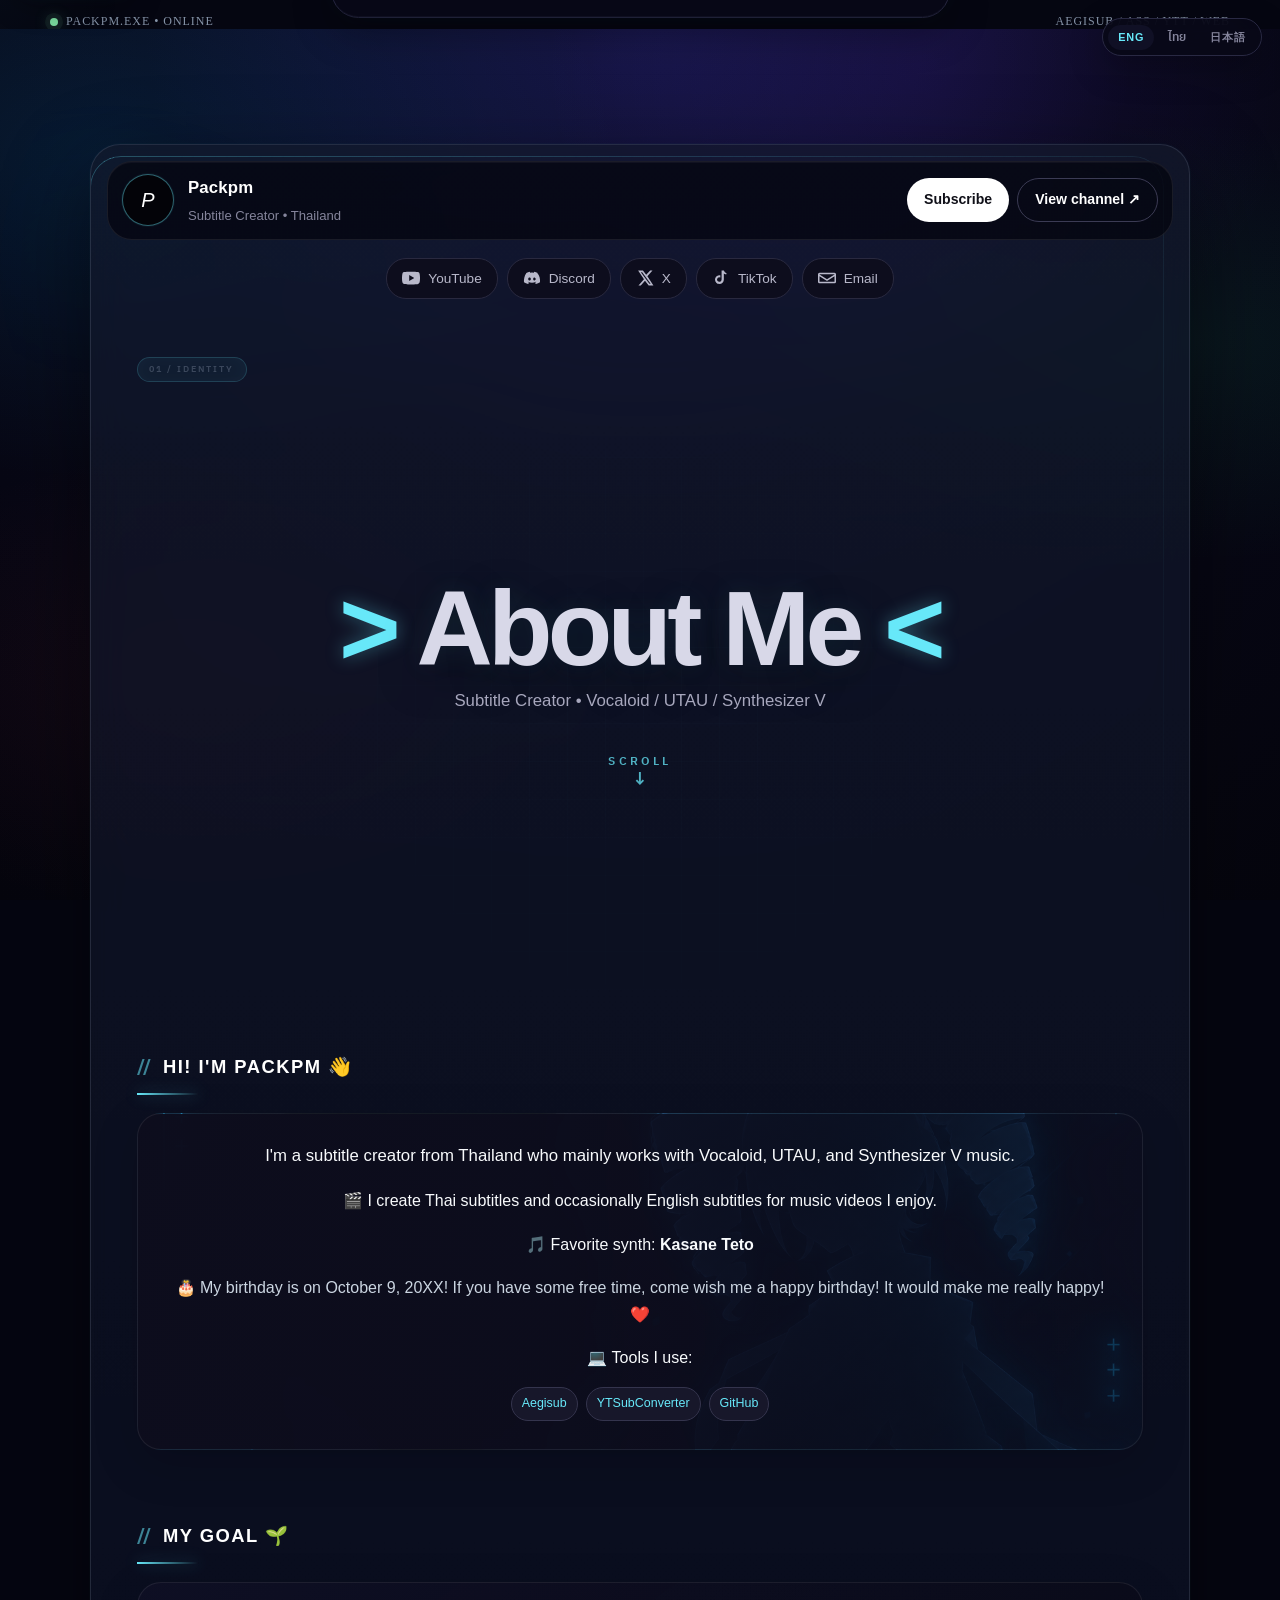
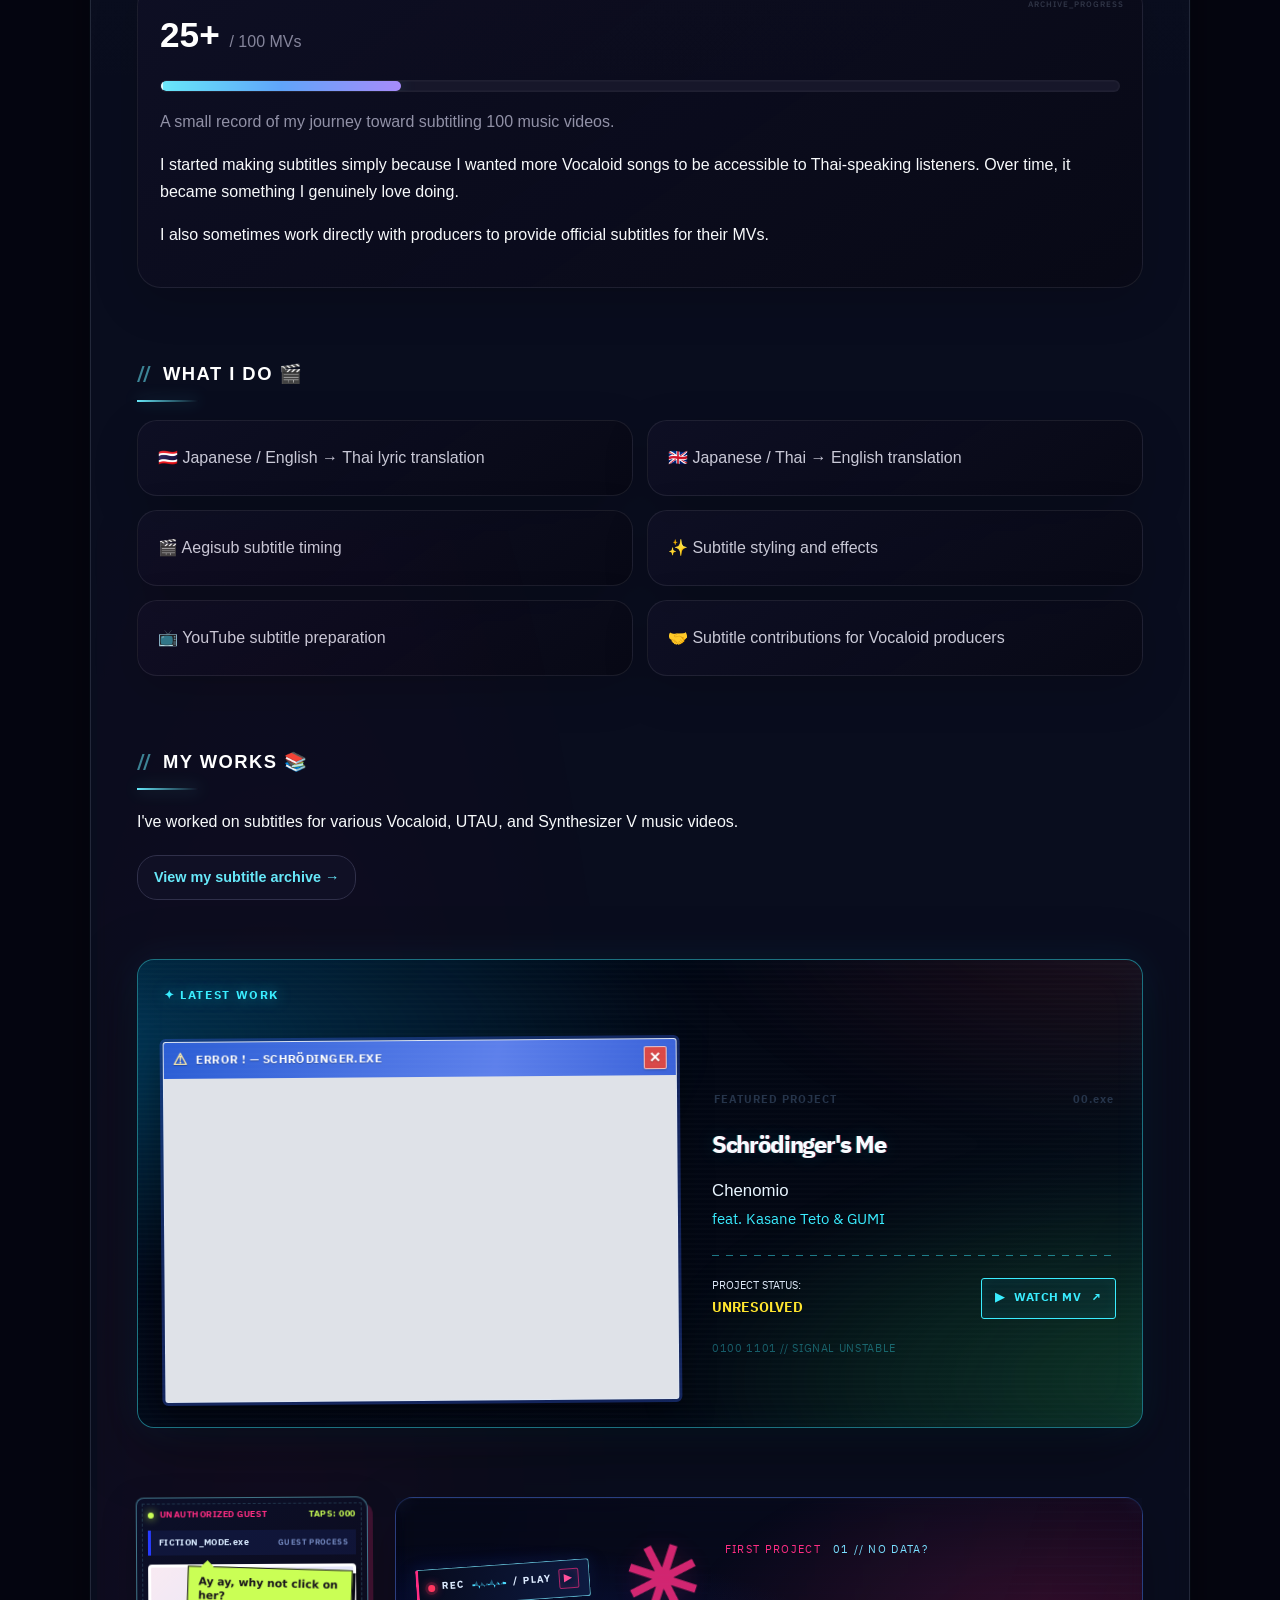
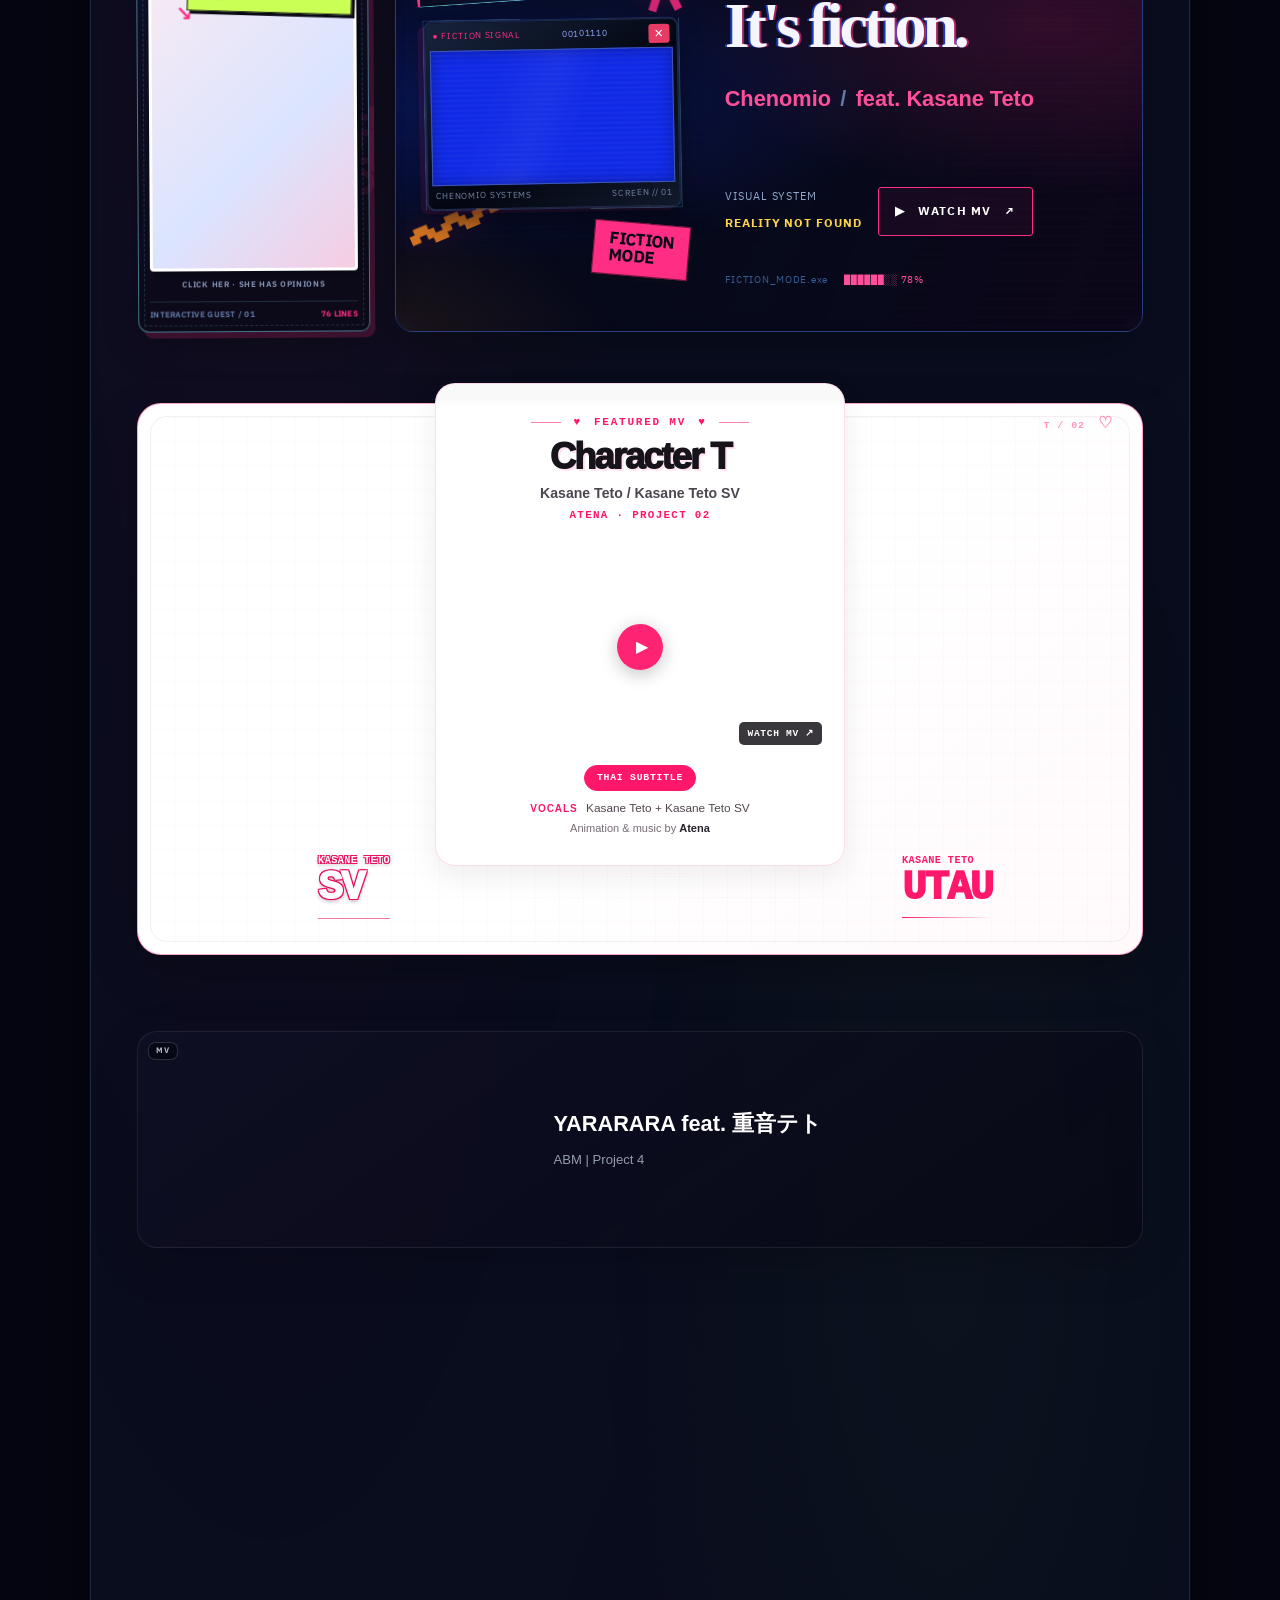
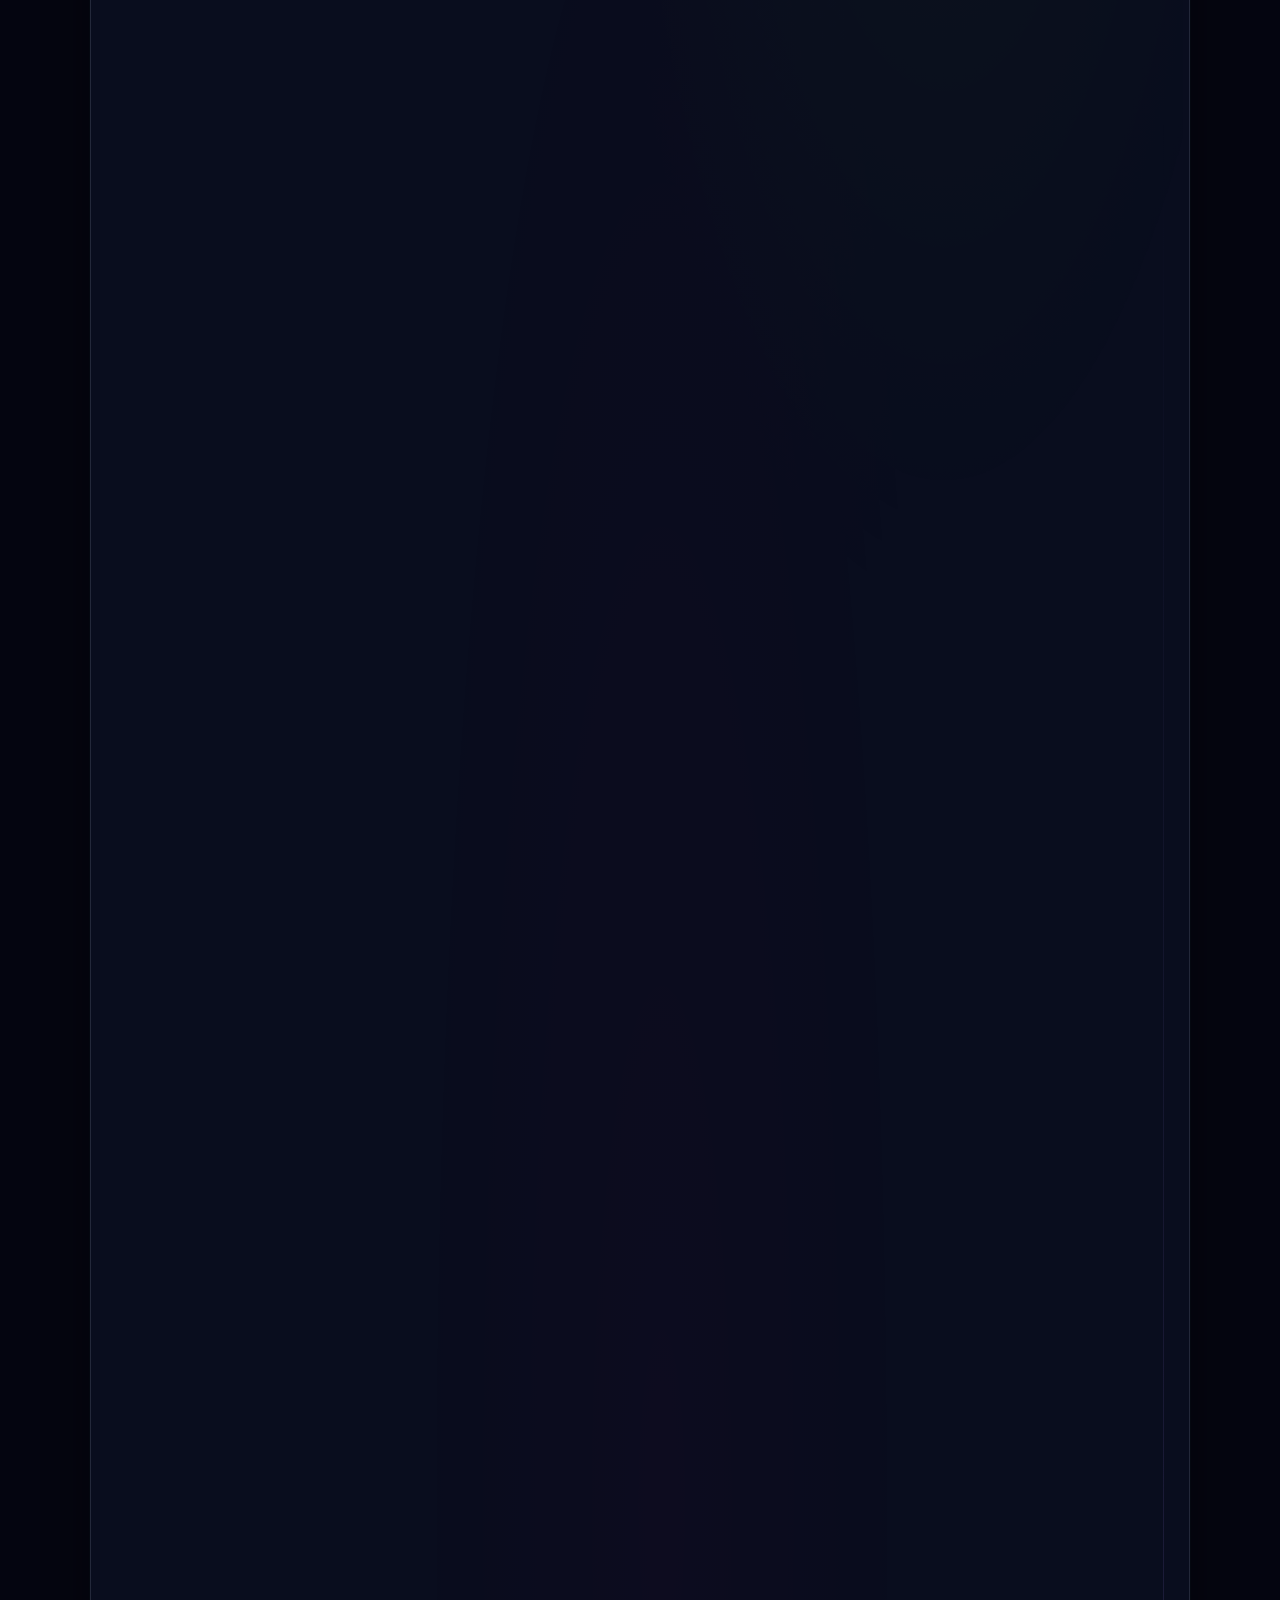
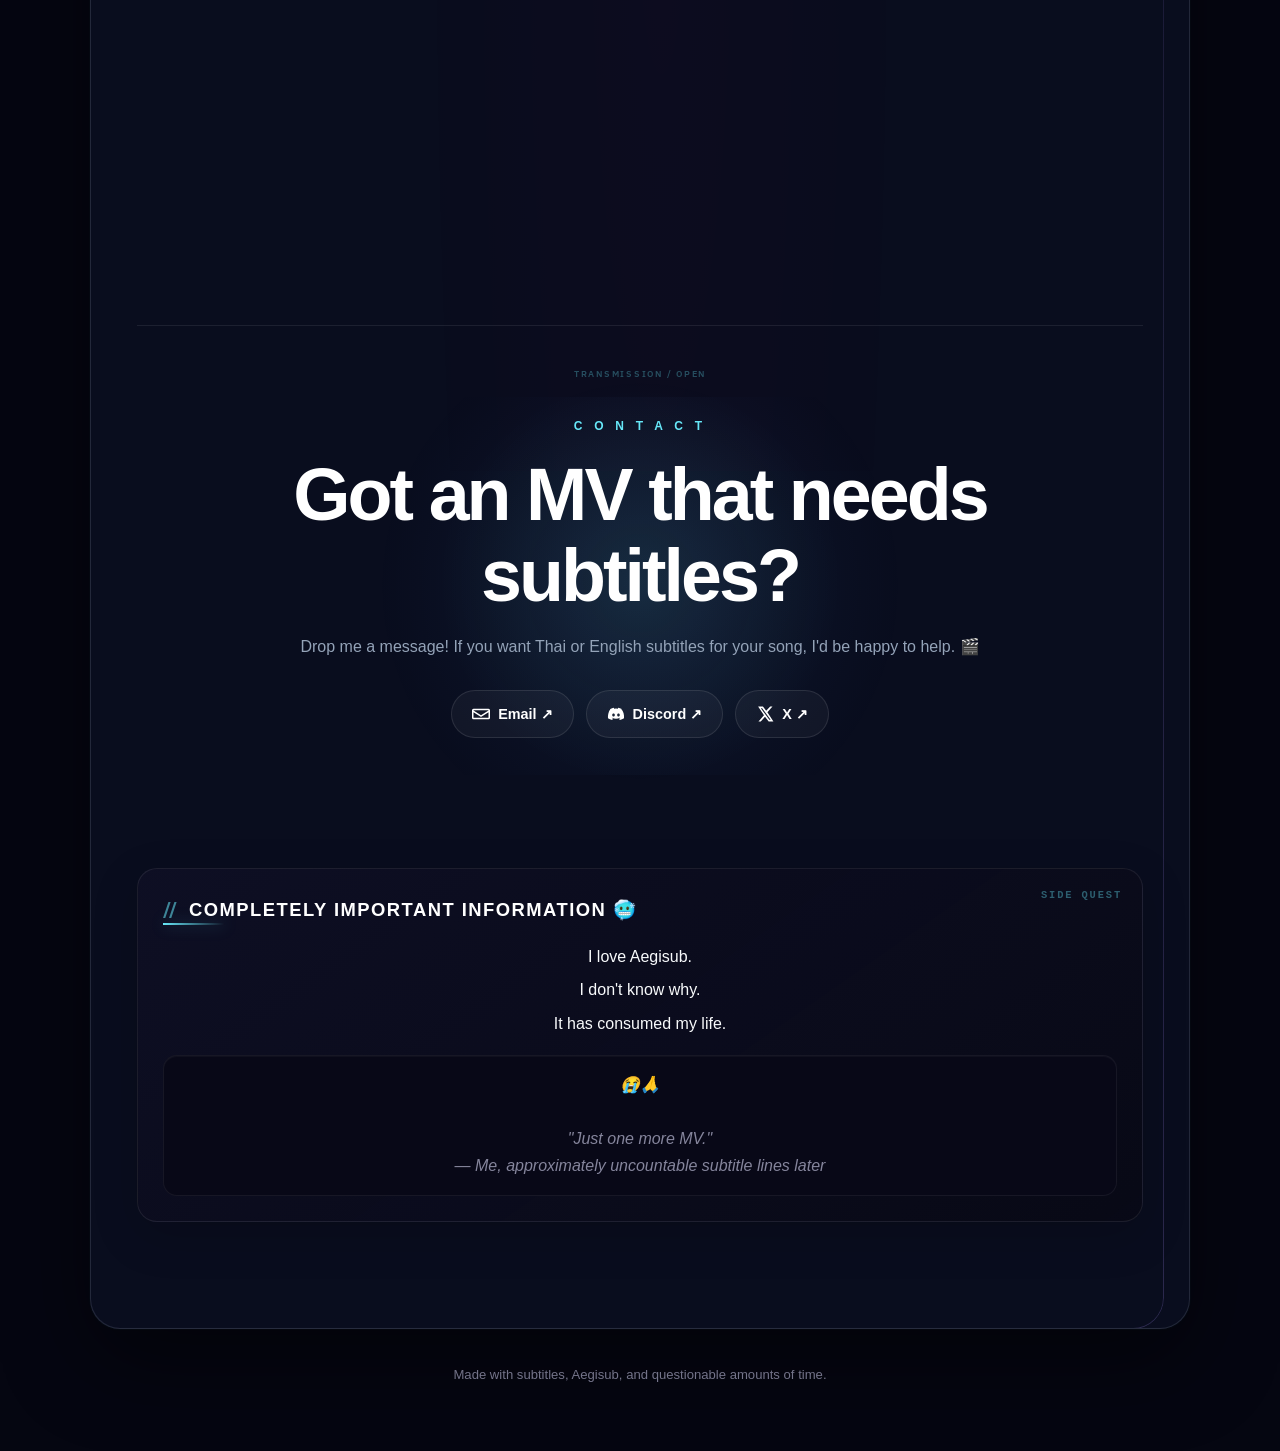
==== commit c6694f77: "fix fix" ====
--- a/index.html
+++ b/index.html
@@ -4105,7 +4105,7 @@
 #my-works .character-t-stage { min-height:590px !important; }
 #my-works .character-t-art-frame { top:-2px !important; bottom:8px !important; height:auto !important; overflow:visible !important; }
 #my-works .character-t-art-left { left:0 !important; width:43% !important; }
-#my-works .character-t-art-right { right:-1% !important; width:43% !important; }
+#my-works .character-t-art-right { right:-4.5% !important; width:43% !important; }
 #my-works .project.character-t-project .character-t-art-img {
   top:8px !important; bottom:auto !important; height:90% !important; width:auto !important;
   max-width:none !important; max-height:none !important; object-fit:contain !important;
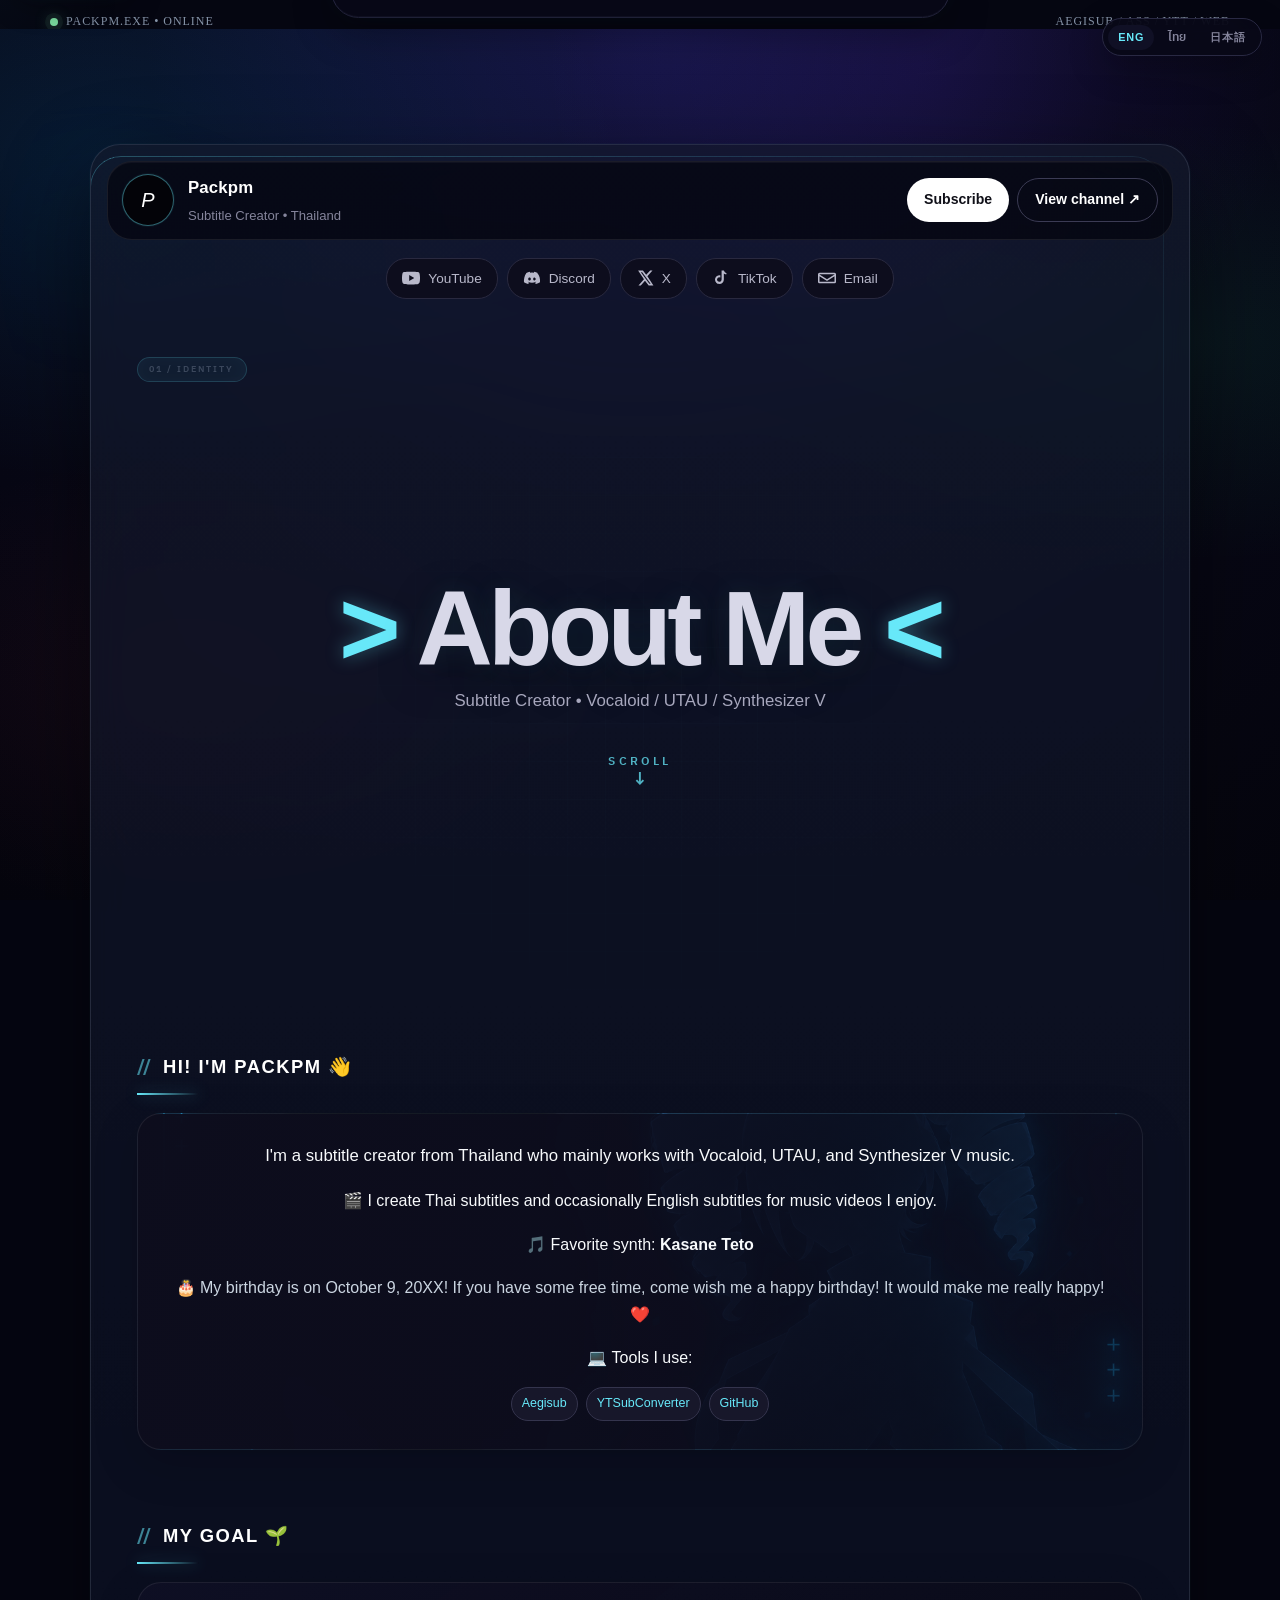
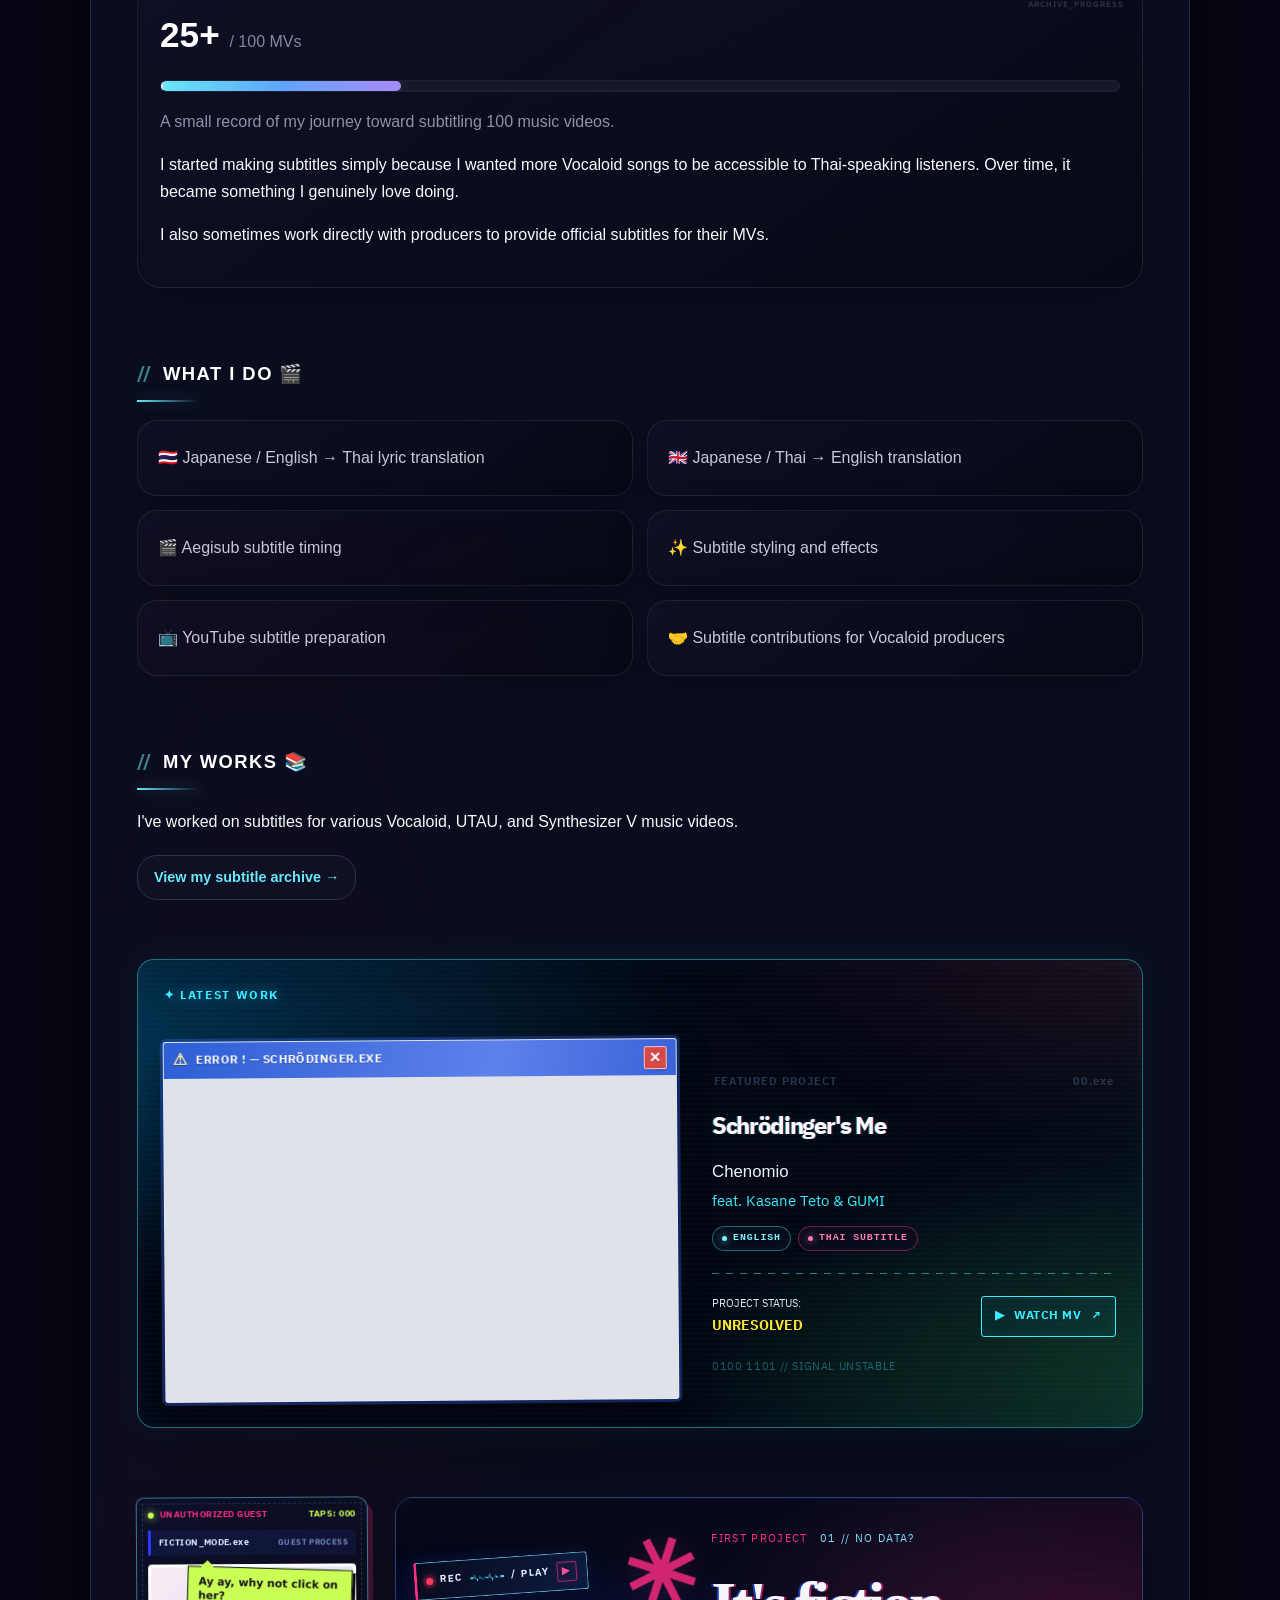
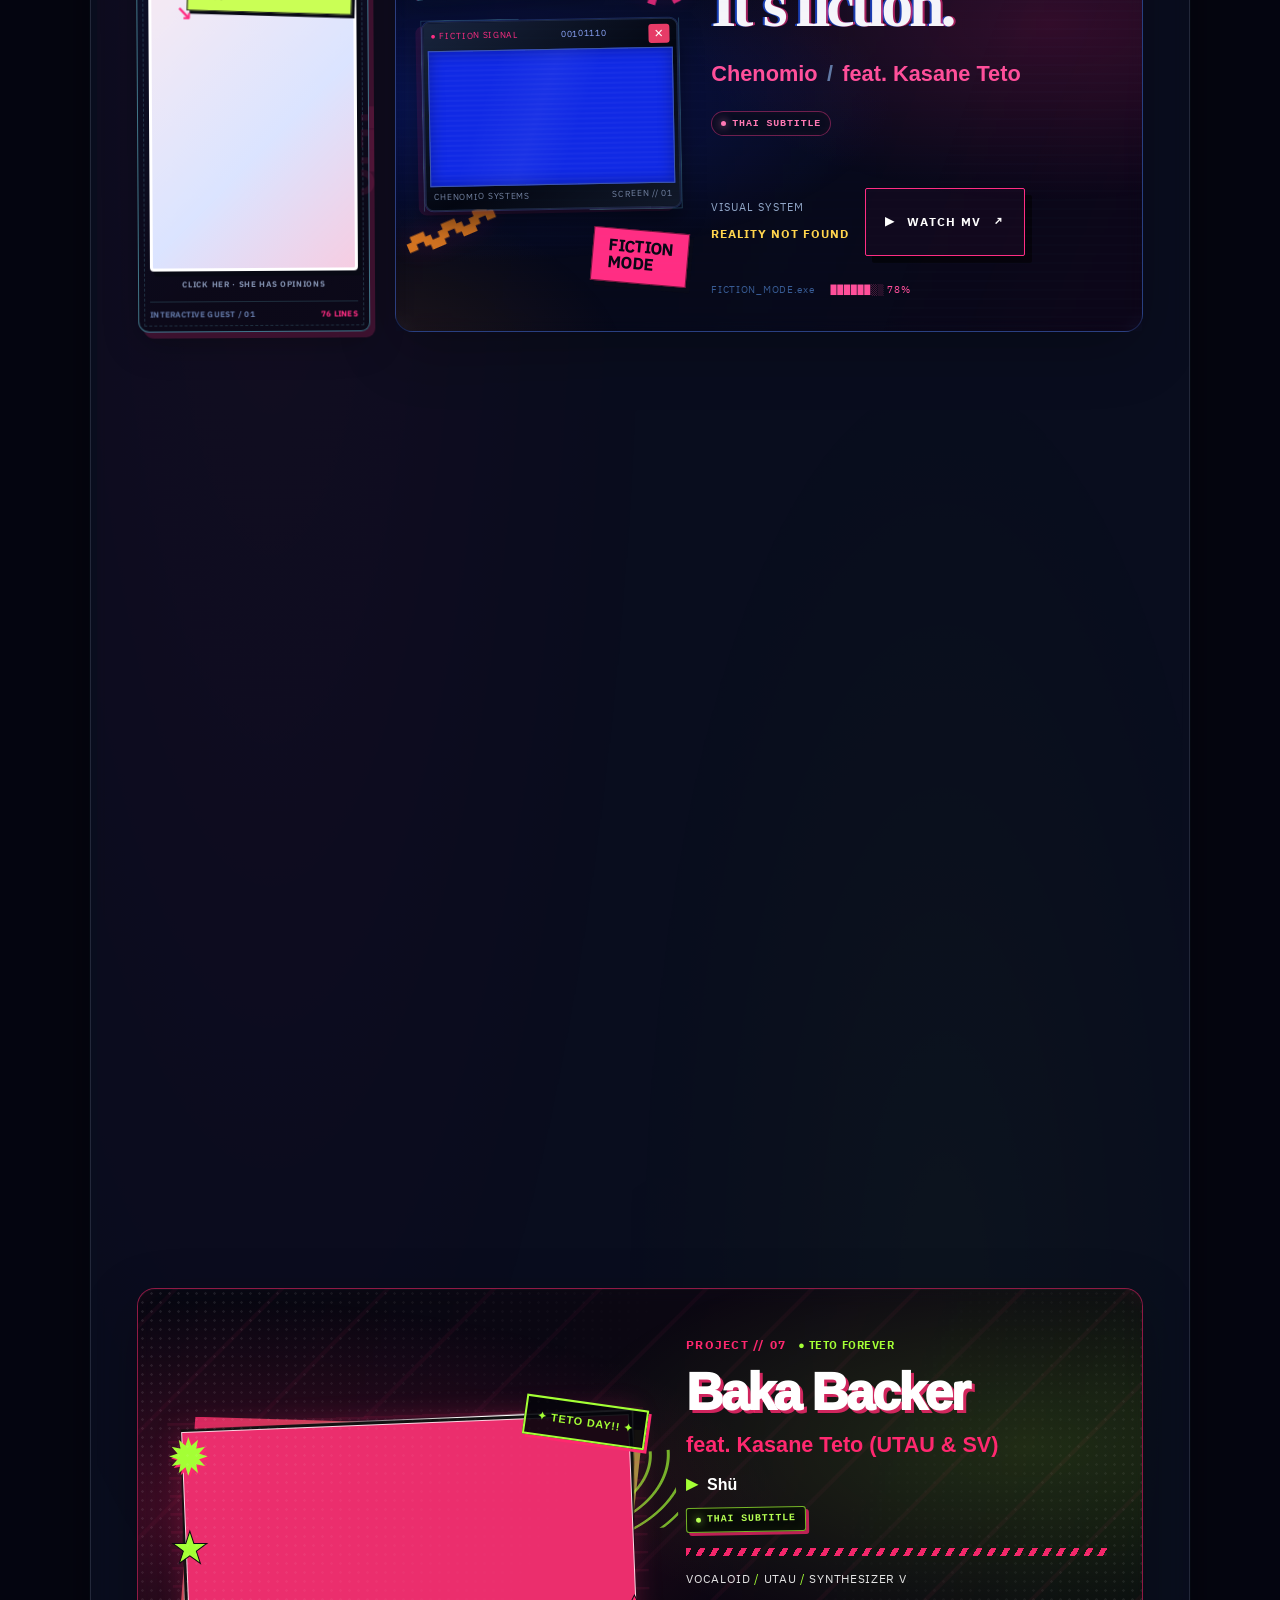
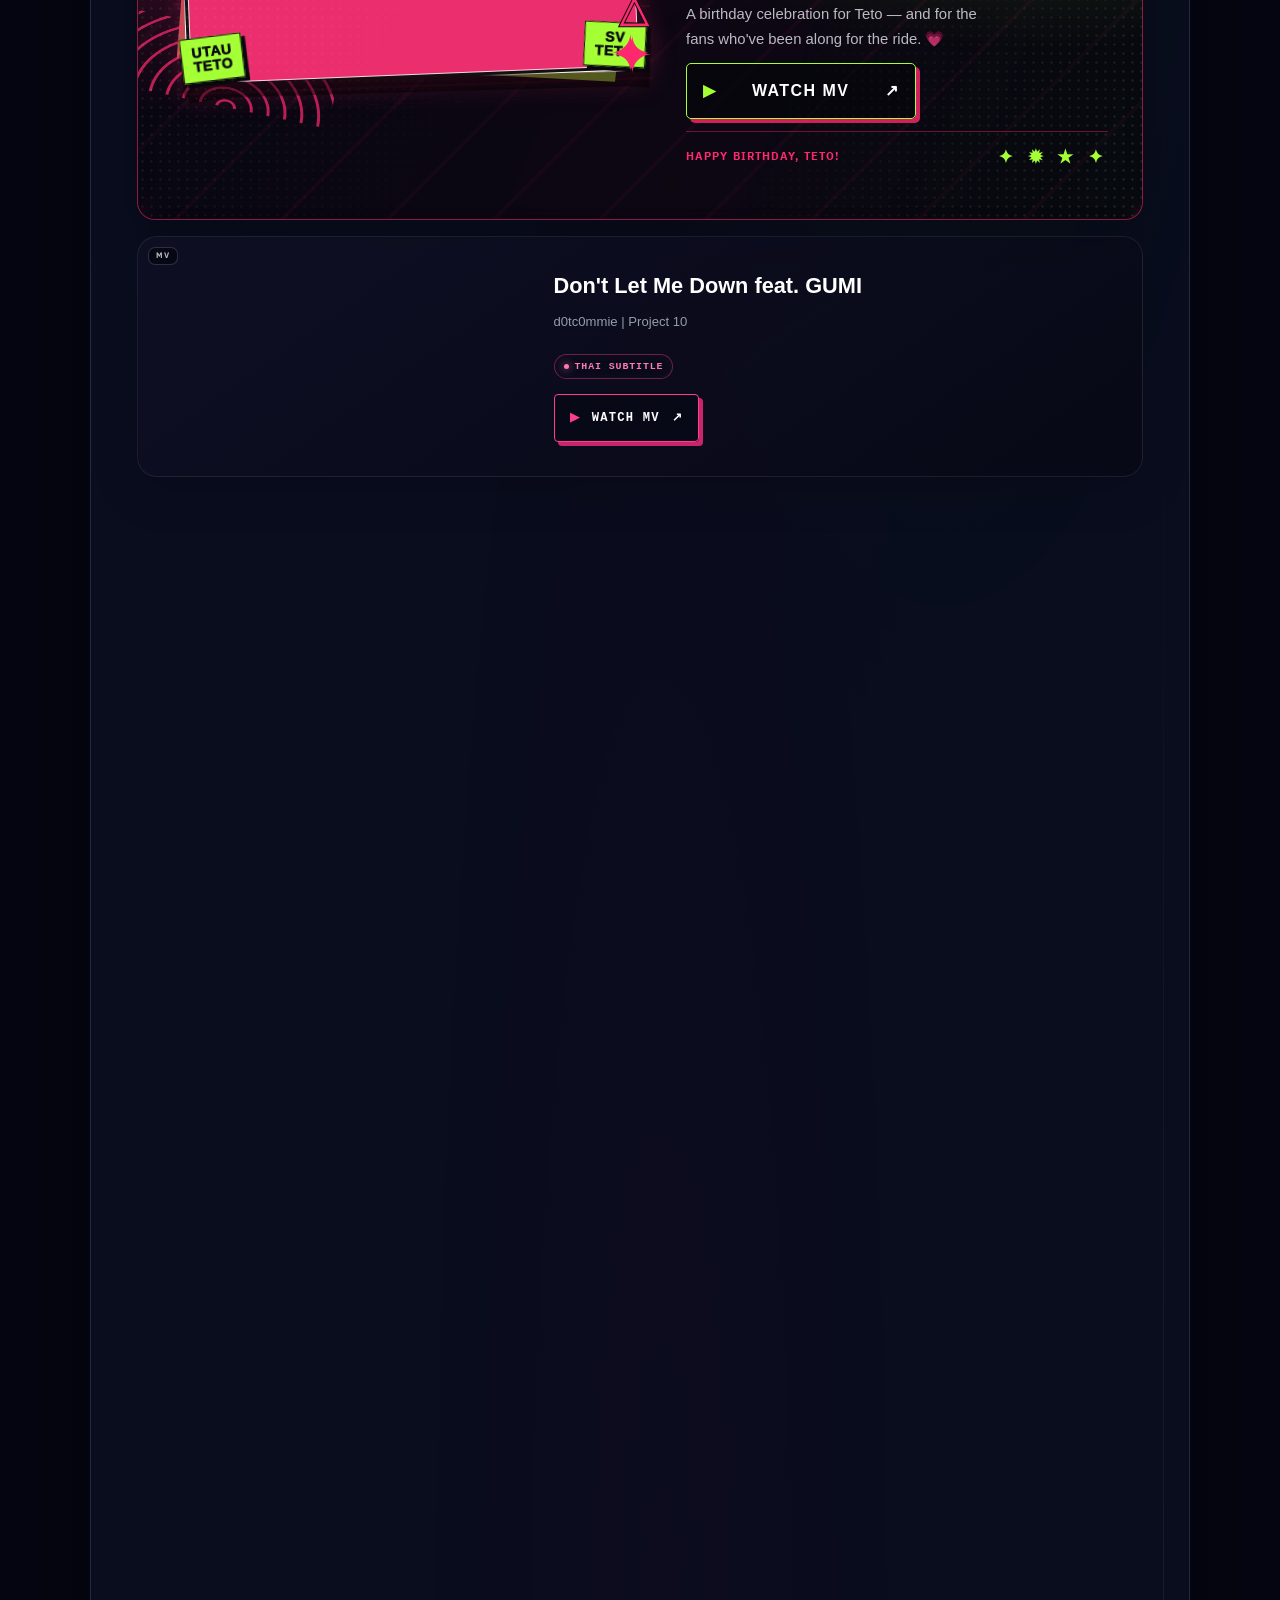
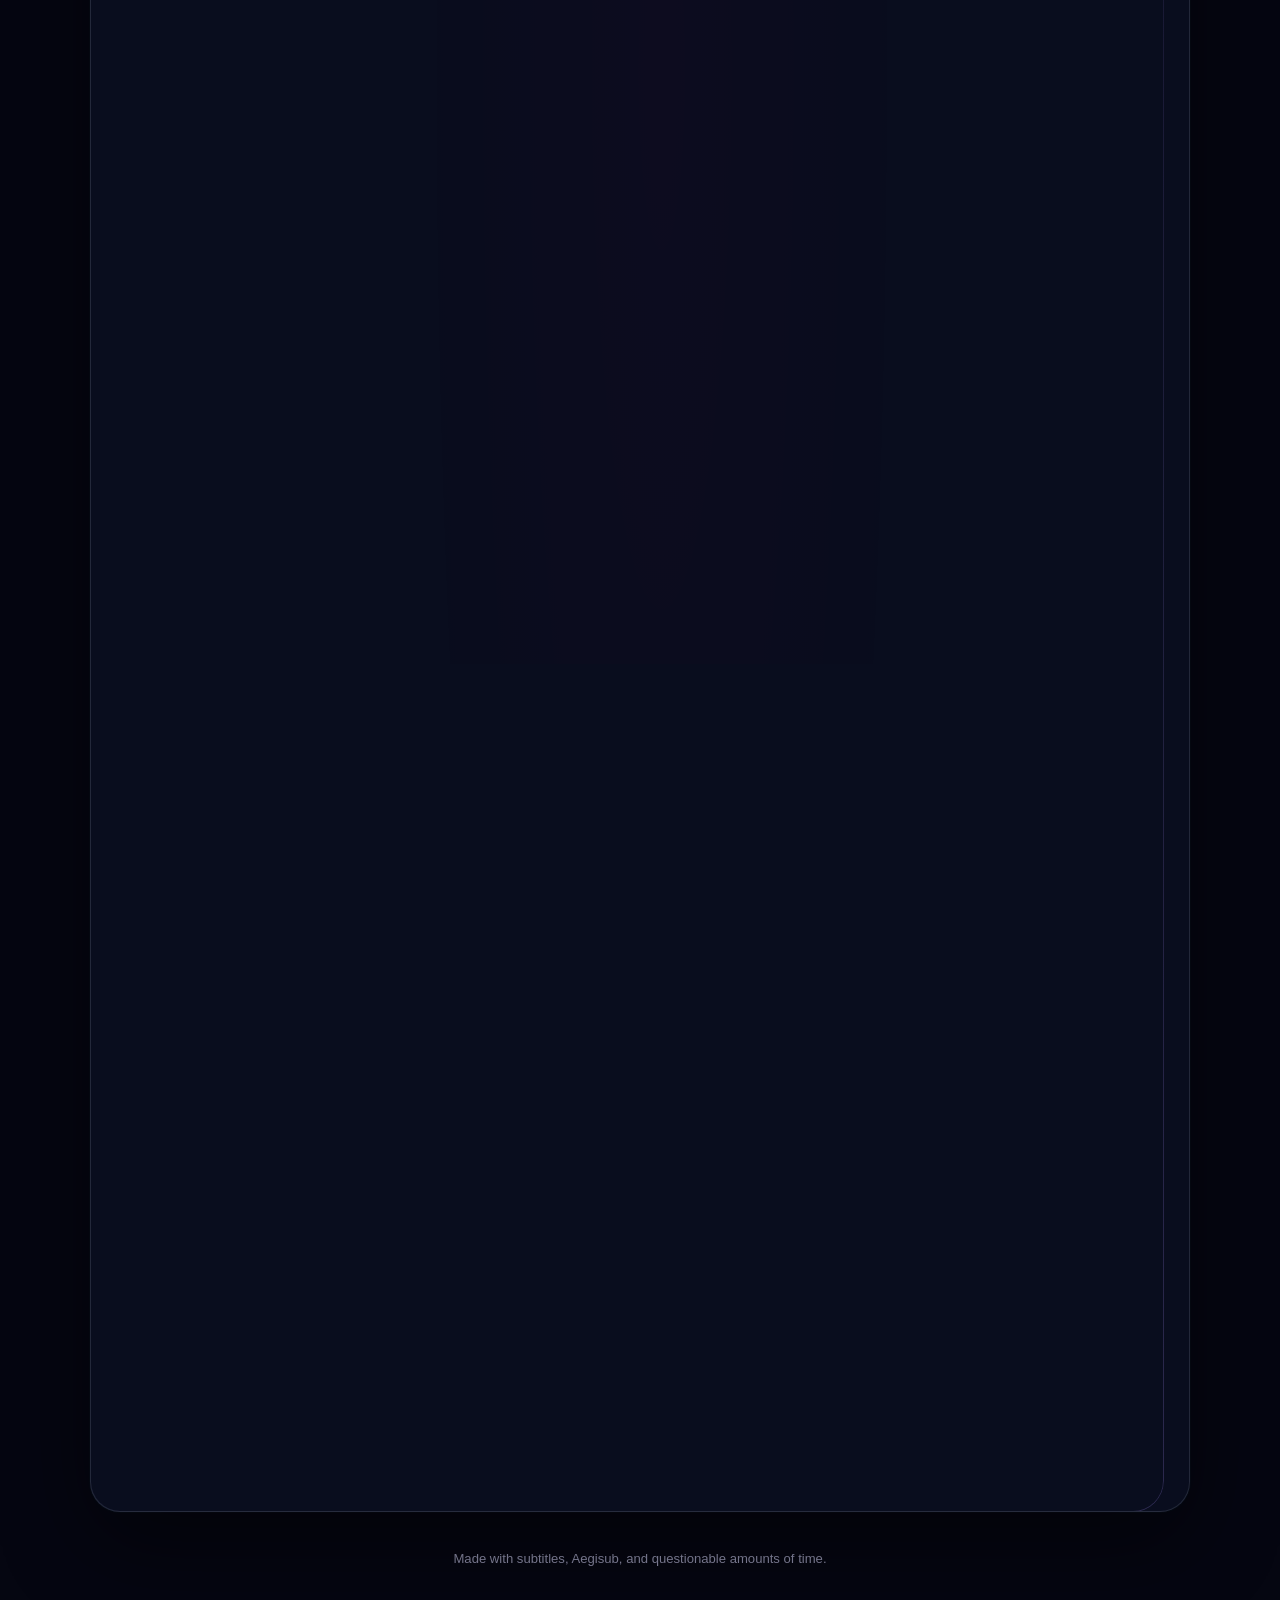
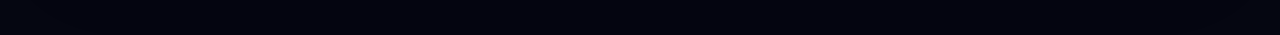
==== commit b6255fc6: "visual upgrade" ====
--- a/index.html
+++ b/index.html
@@ -4129,6 +4129,186 @@
   #my-works .project.character-t-project .character-t-art-img { height:86% !important; top:8px !important; }
 }
 </style>
+
+<style id="subtitle-language-badges-css">
+/* Clear, compact language labels for projects with available subtitles. */
+.subtitle-language-badges {
+    display: flex;
+    flex-wrap: wrap;
+    align-items: center;
+    gap: 7px;
+    margin-top: 12px;
+}
+.subtitle-language-badge {
+    display: inline-flex;
+    align-items: center;
+    gap: 6px;
+    min-height: 25px;
+    padding: 5px 9px;
+    border: 1px solid rgba(148, 163, 184, .24);
+    border-radius: 999px;
+    background: rgba(8, 13, 28, .76);
+    color: #e2e8f0;
+    font: 800 .62rem/1.1 ui-monospace, SFMono-Regular, Menlo, Consolas, monospace;
+    letter-spacing: .09em;
+    text-transform: uppercase;
+    white-space: nowrap;
+}
+.subtitle-language-badge--en {
+    border-color: rgba(57, 237, 255, .42);
+    color: #7df4ff;
+    box-shadow: inset 0 0 12px rgba(57, 237, 255, .05);
+}
+.subtitle-language-badge--th {
+    border-color: rgba(255, 61, 143, .42);
+    color: #ff79b4;
+    box-shadow: inset 0 0 12px rgba(255, 61, 143, .05);
+}
+.subtitle-language-badge::before {
+    content: "";
+    width: 5px;
+    height: 5px;
+    flex: 0 0 5px;
+    border-radius: 50%;
+    background: currentColor;
+    box-shadow: 0 0 8px currentColor;
+}
+.fiction-subtitle-badges {
+    margin-top: 10px;
+}
+#my-works .baka-subtitle-badges {
+    margin-top: -2px;
+    margin-bottom: 1px;
+}
+#my-works .subtitle-language-badge--baka-th {
+    border-color: rgba(164, 255, 53, .7);
+    color: #b5ff52;
+    background: rgba(5, 10, 5, .78);
+    border-radius: 3px;
+    box-shadow: 3px 3px 0 rgba(255, 40, 111, .72), inset 0 0 12px rgba(164, 255, 53, .06);
+    transform: rotate(-1deg);
+}
+@media (max-width: 600px) {
+    .subtitle-language-badge {
+        font-size: .58rem;
+        padding: 5px 8px;
+    }
+}
+</style>
+
+
+<style id="fiction-reference-ui-refinement-v1">
+/* Keep the reference's sharp, native HTML button treatment — never rasterize it. */
+#my-works .fiction-watch{
+  min-height:68px;
+  padding:18px 19px;
+  gap:12px;
+  border:1px solid #ff2d83;
+  border-radius:2px;
+  background:rgba(255,45,131,.035);
+  box-shadow:7px 7px 0 rgba(0,0,0,.55);
+  color:#fff!important;
+  font-size:clamp(.72rem,.85vw,.82rem);
+  letter-spacing:.11em;
+  text-rendering:optimizeLegibility;
+  -webkit-font-smoothing:antialiased;
+  transform:none;
+}
+#my-works .fiction-watch:focus-visible{
+  outline:2px solid #7beaff;
+  outline-offset:5px;
+  box-shadow:7px 7px 0 rgba(0,0,0,.55),0 0 0 4px rgba(123,234,255,.12);
+}
+#my-works .fiction-project:hover .fiction-watch{
+  background:rgba(255,45,131,.14);
+  box-shadow:7px 7px 0 rgba(0,0,0,.55),0 0 22px rgba(255,45,131,.12);
+  transform:none;
+}
+#my-works .fiction-watch span{flex:0 0 auto;line-height:1; text-rendering:geometricPrecision;}
+@media(max-width:760px){
+  #my-works .fiction-watch{min-height:58px;padding:16px 18px;box-shadow:5px 5px 0 rgba(0,0,0,.55);}
+  #my-works .fiction-project:hover .fiction-watch{box-shadow:5px 5px 0 rgba(0,0,0,.55),0 0 18px rgba(255,45,131,.12);}
+}
+</style>
+
+<style id="fiction-feature-row-height-balance-v1">
+/* Balance the companion panel and It's fiction card: same outer height, tighter right-side rhythm. */
+#my-works .fiction-feature-row{
+  align-items:stretch;
+}
+#my-works .fiction-feature-row > .fiction-teto-companion{
+  align-self:stretch;
+  min-height:0;
+  height:100%;
+}
+#my-works .fiction-feature-row > .fiction-project{
+  align-self:stretch;
+  min-height:0;
+  height:100%;
+  padding:clamp(12px,1.55vw,20px) clamp(16px,2vw,26px);
+  gap:clamp(1rem,2vw,2rem);
+}
+#my-works .fiction-feature-row > .fiction-project .fiction-art-column{
+  padding-top:2px;
+  padding-bottom:2px;
+}
+#my-works .fiction-feature-row > .fiction-project .fiction-info{
+  padding:0;
+}
+#my-works .fiction-feature-row > .fiction-project .fiction-meta{
+  margin-bottom:clamp(.55rem,1.1vw,.9rem);
+}
+#my-works .fiction-feature-row > .fiction-project .fiction-producer{
+  margin-top:.65rem!important;
+}
+#my-works .fiction-feature-row > .fiction-project .fiction-rule{
+  margin:clamp(.65rem,1.2vw,.95rem) 0 .8rem;
+}
+#my-works .fiction-feature-row > .fiction-project .fiction-code{
+  margin-top:clamp(.65rem,1.2vw,1rem);
+}
+@media(max-width:760px){
+  #my-works .fiction-feature-row{align-items:stretch;}
+  #my-works .fiction-feature-row > .fiction-teto-companion,
+  #my-works .fiction-feature-row > .fiction-project{height:auto;}
+  #my-works .fiction-feature-row > .fiction-project{padding:1rem;}
+}
+</style>
+
+
+<style id="do-again-letterplane-subtitle-labels">
+/* Thai subtitle labels tuned to each project's existing visual language. */
+#my-works .do-again-subtitle-label{display:inline-flex;align-items:center;justify-content:center;align-self:flex-start;gap:7px;margin:7px 0 2px;padding:7px 11px;background:rgba(8,20,10,.82);border:1px solid #baff42;color:#d4ff75;box-shadow:3px 3px 0 #507c17,0 0 15px rgba(186,255,66,.12);font:800 .65rem/1.2 ui-monospace,SFMono-Regular,Menlo,Consolas,monospace;letter-spacing:.12em;text-transform:uppercase;transform:rotate(-1deg)}
+#my-works .do-again-subtitle-label::before{content:"";width:5px;height:5px;border-radius:50%;background:#caff59;box-shadow:0 0 8px #caff59}
+#my-works .letterplane-project .lp-sticky-note{font-size:clamp(.66rem,1vw,.82rem)!important;line-height:1.3!important;letter-spacing:.035em!important;text-align:center;max-width:150px;padding:18px 14px!important;overflow-wrap:anywhere}
+/* Watch link shares Do That Again's subtitle-label treatment: lime, compact, no play icon. */
+#my-works .do-again-watch-link{display:inline-flex;align-items:center;gap:8px;align-self:flex-start;margin:5px 0 3px;padding:7px 11px;background:rgba(8,20,10,.82);border:1px solid #baff42;color:#fff!important;box-shadow:3px 3px 0 #507c17,0 0 15px rgba(186,255,66,.12);font:800 .65rem/1.2 ui-monospace,SFMono-Regular,Menlo,Consolas,monospace;letter-spacing:.12em;text-decoration:none;text-transform:uppercase;transform:rotate(-1deg);transition:transform .2s ease,background .2s ease,box-shadow .2s ease}
+#my-works .do-again-watch-link span{font-size:1rem;line-height:.8;color:#d4ff75}
+#my-works .do-again-watch-link:hover,#my-works .do-again-watch-link:focus-visible{background:rgba(30,53,16,.96);transform:rotate(0deg) translateY(-2px);box-shadow:4px 5px 0 #507c17,0 0 20px rgba(186,255,66,.2);outline:2px solid #d4ff75;outline-offset:3px}
+/* Letterplane's existing cover link becomes a handwritten corner signature. */
+#my-works .letterplane-project .project-image-link{position:relative}
+#my-works .letterplane-project .project-image-link::after{content:"Watch the MV  ↗";position:absolute;left:13px;bottom:13px;z-index:8;color:#fff;font-family:"Segoe Script","Bradley Hand","Comic Sans MS",cursive;font-size:clamp(1rem,2vw,1.45rem);font-weight:600;font-style:italic;letter-spacing:.015em;text-shadow:0 1px 4px rgba(12,35,67,.85),0 2px 12px rgba(12,35,67,.6);transform:rotate(-7deg);transform-origin:left bottom;white-space:nowrap;pointer-events:none}
+#my-works .letterplane-project .project-image-link:hover::after{transform:rotate(-4deg) scale(1.04)}
+@media(max-width:760px){#my-works .do-again-subtitle-label{font-size:.6rem;padding:7px 9px}#my-works .do-again-watch-link{font-size:.6rem;padding:7px 9px}#my-works .letterplane-project .lp-sticky-note{max-width:128px;padding:14px 10px!important}#my-works .letterplane-project .project-image-link::after{left:8px;bottom:9px;font-size:1rem}}
+</style>
+
+
+<style id="watch-mv-old-button-cleanup">
+/* Remove the old pink tape decoration that was overlapping the Letterplane cover label. */
+#my-works .letterplane-project .project-image-link::after{
+  background: transparent !important;
+  top: auto !important;
+  right: auto !important;
+  width: max-content !important;
+  height: auto !important;
+  clip-path: none !important;
+}
+
+/* Keep Letterplane's handwritten photo-corner link; remove any legacy standalone MV button from that card. */
+#my-works .letterplane-project .project-watch-button,
+#my-works .letterplane-project .do-again-watch-link,
+#my-works .letterplane-project .baka-watch-button { display: none !important; }
+</style>
 </head>
 
 <body>
@@ -4524,6 +4704,10 @@
         </a>
         <p class="featured-producer">Chenomio</p>
         <p class="mv-featured-vocals">feat. Kasane Teto &amp; GUMI</p>
+        <div class="subtitle-language-badges" aria-label="Available subtitle languages">
+            <span class="subtitle-language-badge subtitle-language-badge--en">ENGLISH</span>
+            <span class="subtitle-language-badge subtitle-language-badge--th">THAI SUBTITLE</span>
+        </div>
         <div class="mv-info-divider"></div>
         <div class="mv-action-row">
             <span class="mv-project-status">PROJECT STATUS:<strong>UNRESOLVED</strong></span>
@@ -4571,6 +4755,9 @@
                             <div class="fiction-meta"><span>FIRST PROJECT</span><span>01 // NO DATA?</span></div>
                             <a class="project-title fiction-title" href="https://www.youtube.com/watch?v=LxVv4QneUuU" target="_blank" rel="noopener noreferrer">It's fiction.</a>
                             <p class="producer fiction-producer">Chenomio <span> / </span> feat. Kasane Teto</p>
+                            <div class="subtitle-language-badges fiction-subtitle-badges" aria-label="Available subtitle languages">
+                                <span class="subtitle-language-badge subtitle-language-badge--th">THAI SUBTITLE</span>
+                            </div>
                             <div class="fiction-rule" aria-hidden="true"><span></span><span></span><span></span><span></span><span></span><span></span><span></span><span></span></div>
                             <div class="fiction-bottom-row">
                                 <div class="fiction-caption"><span>VISUAL SYSTEM</span><strong>REALITY NOT FOUND</strong></div>
@@ -4663,6 +4850,10 @@
                             <p class="producer">
                                 ABM | Project 4
                             </p>
+                            <div class="subtitle-language-badges" aria-label="Available subtitle languages">
+                                <span class="subtitle-language-badge subtitle-language-badge--th">THAI SUBTITLE</span>
+                            </div>
+                            <a class="project-watch-button project-watch-button--pink" href="https://www.youtube.com/watch?v=T24rF_x0TmQ" target="_blank" rel="noopener noreferrer" aria-label="Watch YARARARA music video on YouTube"><span aria-hidden="true">▶</span> WATCH MV <span aria-hidden="true">↗</span></a>
 
                         </div>
 
@@ -4690,6 +4881,9 @@
                             <a class="project-title baka-project-title" href="https://www.youtube.com/watch?v=eQsg69cWaac" target="_blank" rel="noopener noreferrer">Baka Backer</a>
                             <p class="baka-feature-credit">feat. Kasane Teto (UTAU &amp; SV)</p>
                             <p class="producer baka-producer"><span class="baka-play-triangle" aria-hidden="true">▶</span> Shü</p>
+                            <div class="subtitle-language-badges baka-subtitle-badges" aria-label="Available subtitle languages">
+                                <span class="subtitle-language-badge subtitle-language-badge--baka-th">THAI SUBTITLE</span>
+                            </div>
                             <div class="baka-divider" aria-hidden="true"></div>
                             <p class="baka-meta">VOCALOID <span>/</span> UTAU <span>/</span> SYNTHESIZER V</p>
                             <p class="baka-project-note">A birthday celebration for Teto — and for the fans who've been along for the ride. 💗</p>
@@ -4731,6 +4925,10 @@
                             <p class="producer">
                                 d0tc0mmie | Project 10
                             </p>
+                            <div class="subtitle-language-badges" aria-label="Available subtitle languages">
+                                <span class="subtitle-language-badge subtitle-language-badge--th">THAI SUBTITLE</span>
+                            </div>
+                            <a class="project-watch-button project-watch-button--pink" href="https://www.youtube.com/watch?v=QzXs2d02_8A" target="_blank" rel="noopener noreferrer" aria-label="Watch Don't Let Me Down featuring GUMI music video on YouTube"><span aria-hidden="true">▶</span> WATCH MV <span aria-hidden="true">↗</span></a>
 
                         </div>
 
@@ -4757,6 +4955,8 @@
                             <p class="do-again-kicker">OUT OF BOUNDS / VISUAL ARCHIVE</p>
                             <a class="project-title do-again-title" href="https://www.youtube.com/watch?v=jK-tt-3XJ7c" target="_blank" rel="noopener noreferrer">Do That Again ft. GUMI</a>
                             <p class="producer">Teirrel | Project 11</p>
+                            <div class="do-again-subtitle-label" aria-label="Available subtitles">✳ THAI SUBTITLE ✳</div>
+                            <a class="do-again-watch-link" href="https://www.youtube.com/watch?v=jK-tt-3XJ7c" target="_blank" rel="noopener noreferrer" aria-label="Watch Do That Again music video on YouTube">WATCH MV <span aria-hidden="true">↗</span></a>
                             <div class="do-again-tags" aria-label="Visual effects">
                                 <span>LOOP ECHO</span><span>PIXEL DRIFT</span><span>GUMI / GREEN WORLD</span>
                             </div>
@@ -4780,7 +4980,7 @@
                         <span class="lp-screen-label">SUMMER MEMORY / 015</span><span class="lp-plane" aria-hidden="true">➤</span></a>
 
                         <div class="project-info">
-                            <div class="lp-sticky-note">DON’T FORGET<br>TO SEND IT</div>
+                            <div class="lp-sticky-note" aria-label="Available subtitles">THAI<br>SUBTITLE</div>
 
                             <a
                                 class="project-title"
@@ -4843,6 +5043,10 @@
                             <p class="producer">
                                 Adeliae | Project 19
                             </p>
+                            <div class="subtitle-language-badges" aria-label="Available subtitle languages">
+                                <span class="subtitle-language-badge subtitle-language-badge--th">THAI SUBTITLE</span>
+                            </div>
+                            <a class="project-watch-button project-watch-button--pink" href="https://www.youtube.com/watch?v=L9Yob_ylEAQ" target="_blank" rel="noopener noreferrer" aria-label="Watch Anger Management / Miyamai Moca music video on YouTube"><span aria-hidden="true">▶</span> WATCH MV <span aria-hidden="true">↗</span></a>
 
                         </div>
 
@@ -4881,6 +5085,11 @@
                             <p class="producer">
                                 Mokurock | Project 20
                             </p>
+                            <div class="subtitle-language-badges" aria-label="Available subtitle languages">
+                                <span class="subtitle-language-badge subtitle-language-badge--en">ENGLISH</span>
+                                <span class="subtitle-language-badge subtitle-language-badge--th">THAI SUBTITLE</span>
+                            </div>
+                            <a class="project-watch-button project-watch-button--pink" href="https://www.youtube.com/watch?v=cWWrWLTQyE8" target="_blank" rel="noopener noreferrer" aria-label="Watch ミューテーション music video on YouTube"><span aria-hidden="true">▶</span> WATCH MV <span aria-hidden="true">↗</span></a>
 
                         </div>
 
@@ -6698,5 +6907,46 @@
 })();
 </script>
 
+
+<style id="project-watch-buttons-yarara-dld">
+/* Native, crisp watch links for the regular project cards. */
+#my-works .project-watch-button {
+  display: inline-flex;
+  align-items: center;
+  justify-content: space-between;
+  gap: 12px;
+  min-height: 48px;
+  margin-top: 5px;
+  padding: 12px 15px;
+  border: 1px solid currentColor;
+  border-radius: 4px;
+  background: rgba(8, 10, 22, .78);
+  color: #fff;
+  font: 800 .76rem/1.1 ui-monospace, SFMono-Regular, Menlo, Consolas, monospace;
+  letter-spacing: .1em;
+  text-decoration: none;
+  white-space: nowrap;
+  box-shadow: 4px 4px 0 rgba(255, 45, 131, .78);
+  transition: transform .2s ease, box-shadow .2s ease, background .2s ease;
+}
+#my-works .project-watch-button--pink { border-color: #ff3d8f; }
+#my-works .project-watch-button--pink > span:first-child { color: #ff3d8f; }
+#my-works .project-watch-button:hover {
+  transform: translate(-2px, -2px);
+  background: rgba(255, 45, 131, .12);
+  box-shadow: 6px 6px 0 rgba(255, 45, 131, .7), 0 0 18px rgba(255, 45, 131, .12);
+}
+#my-works .project-watch-button:focus-visible {
+  outline: 2px solid #fff;
+  outline-offset: 4px;
+}
+@media (max-width: 640px) {
+  #my-works .project-watch-button { min-height: 46px; }
+}
+@media (prefers-reduced-motion: reduce) {
+  #my-works .project-watch-button { transition: none; }
+}
+</style>
+
 </body>
-</html>
+</html>
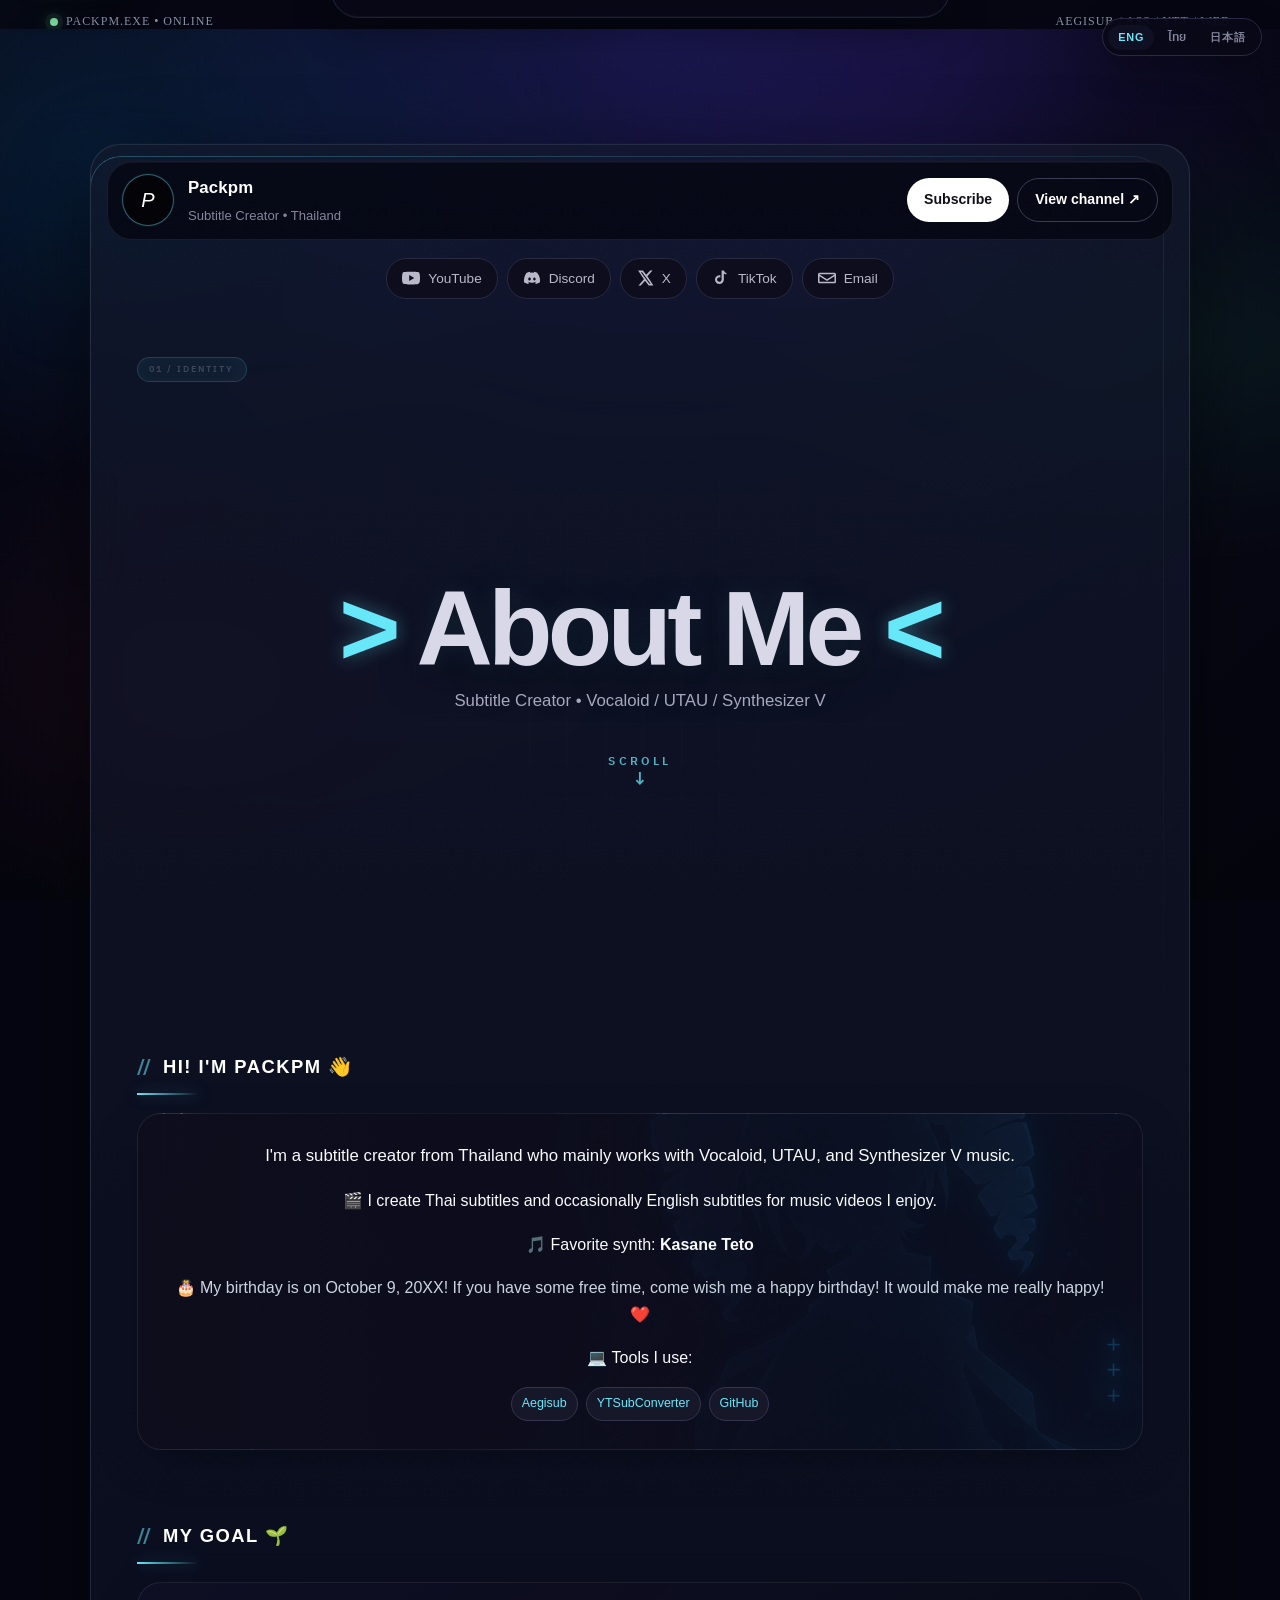
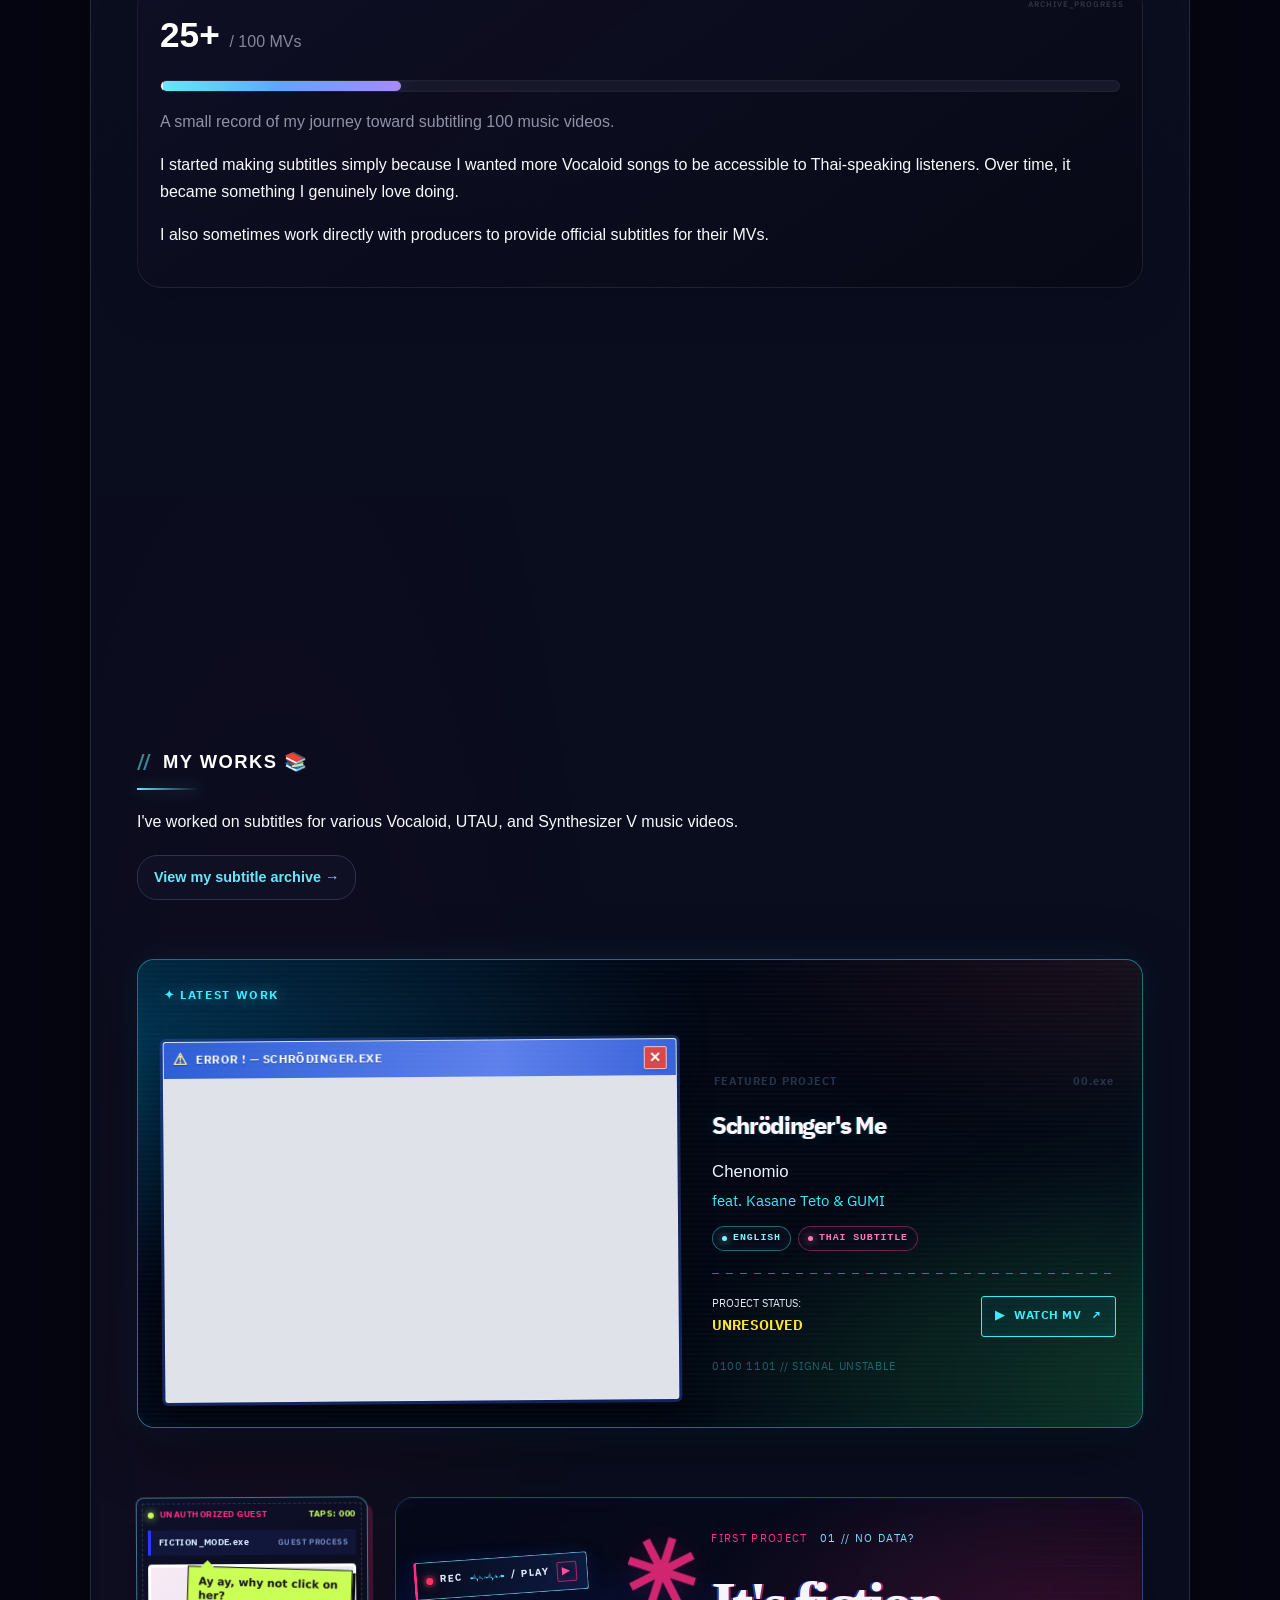
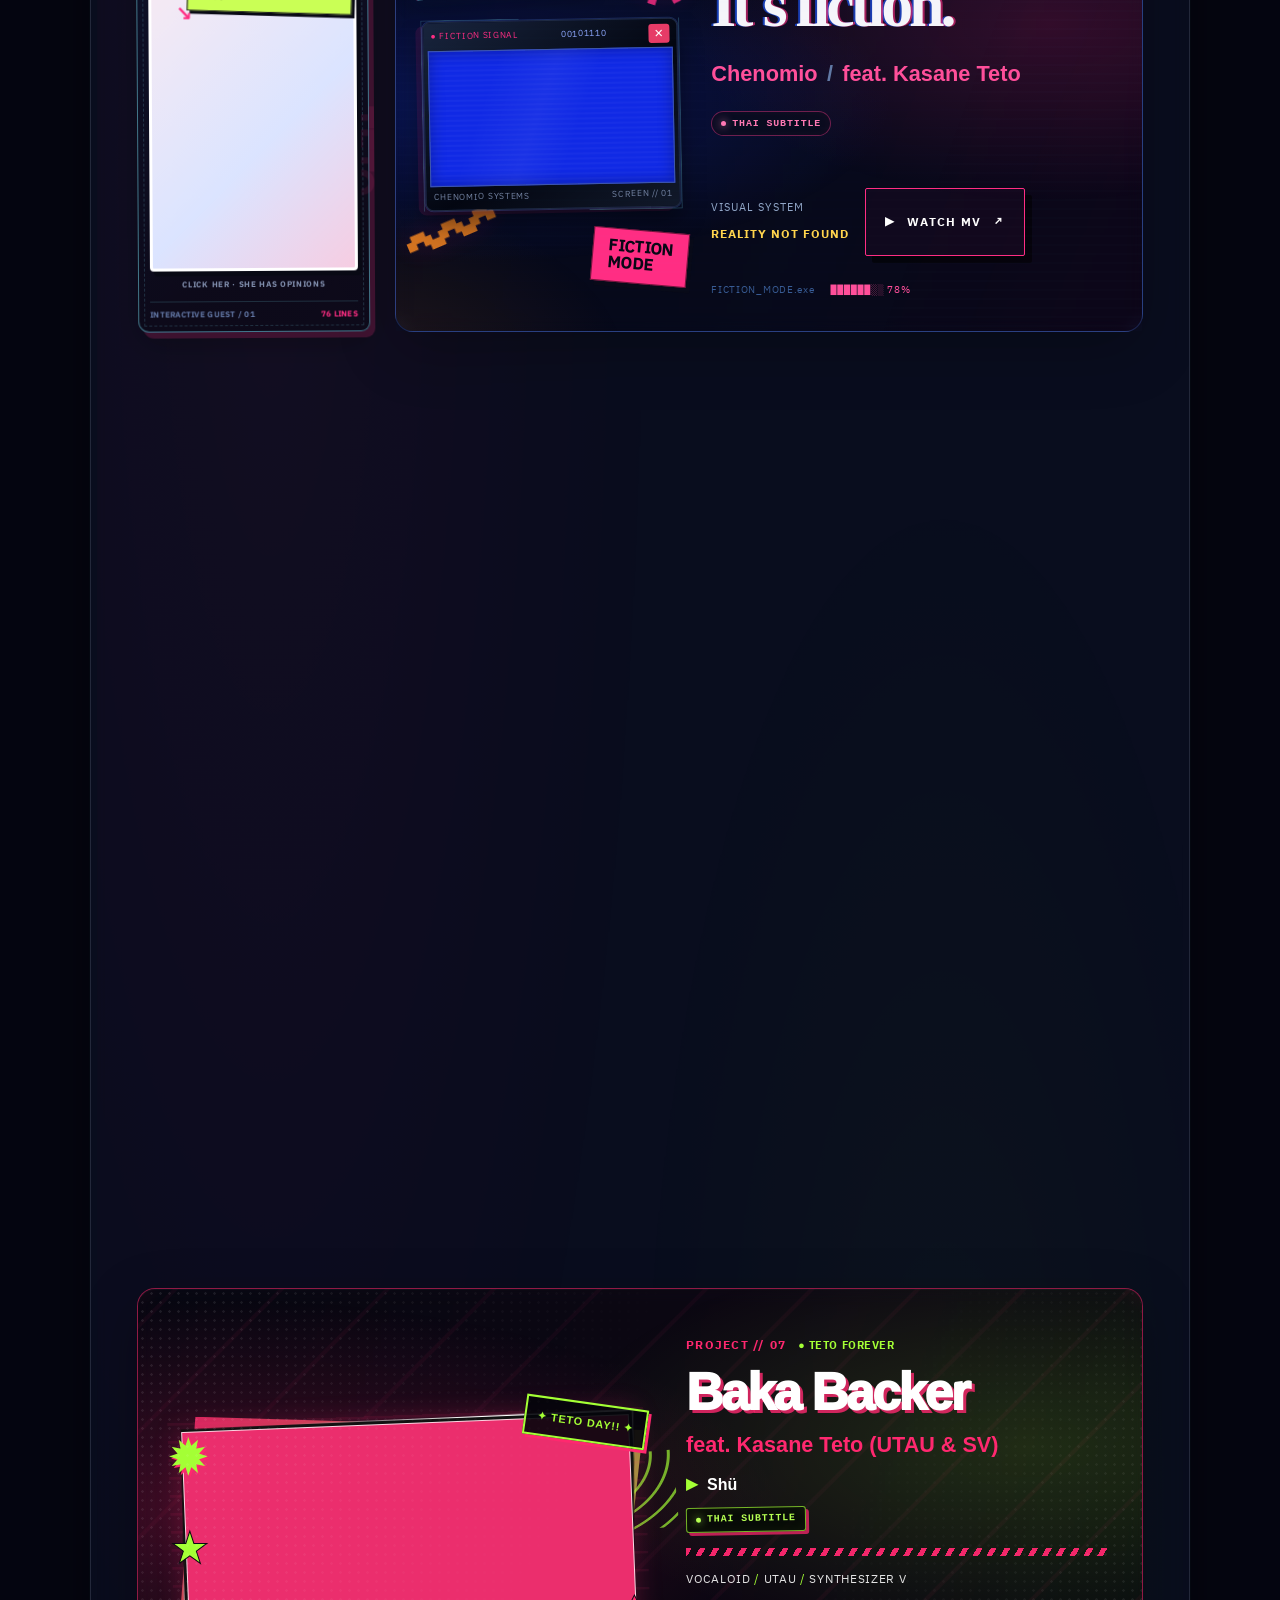
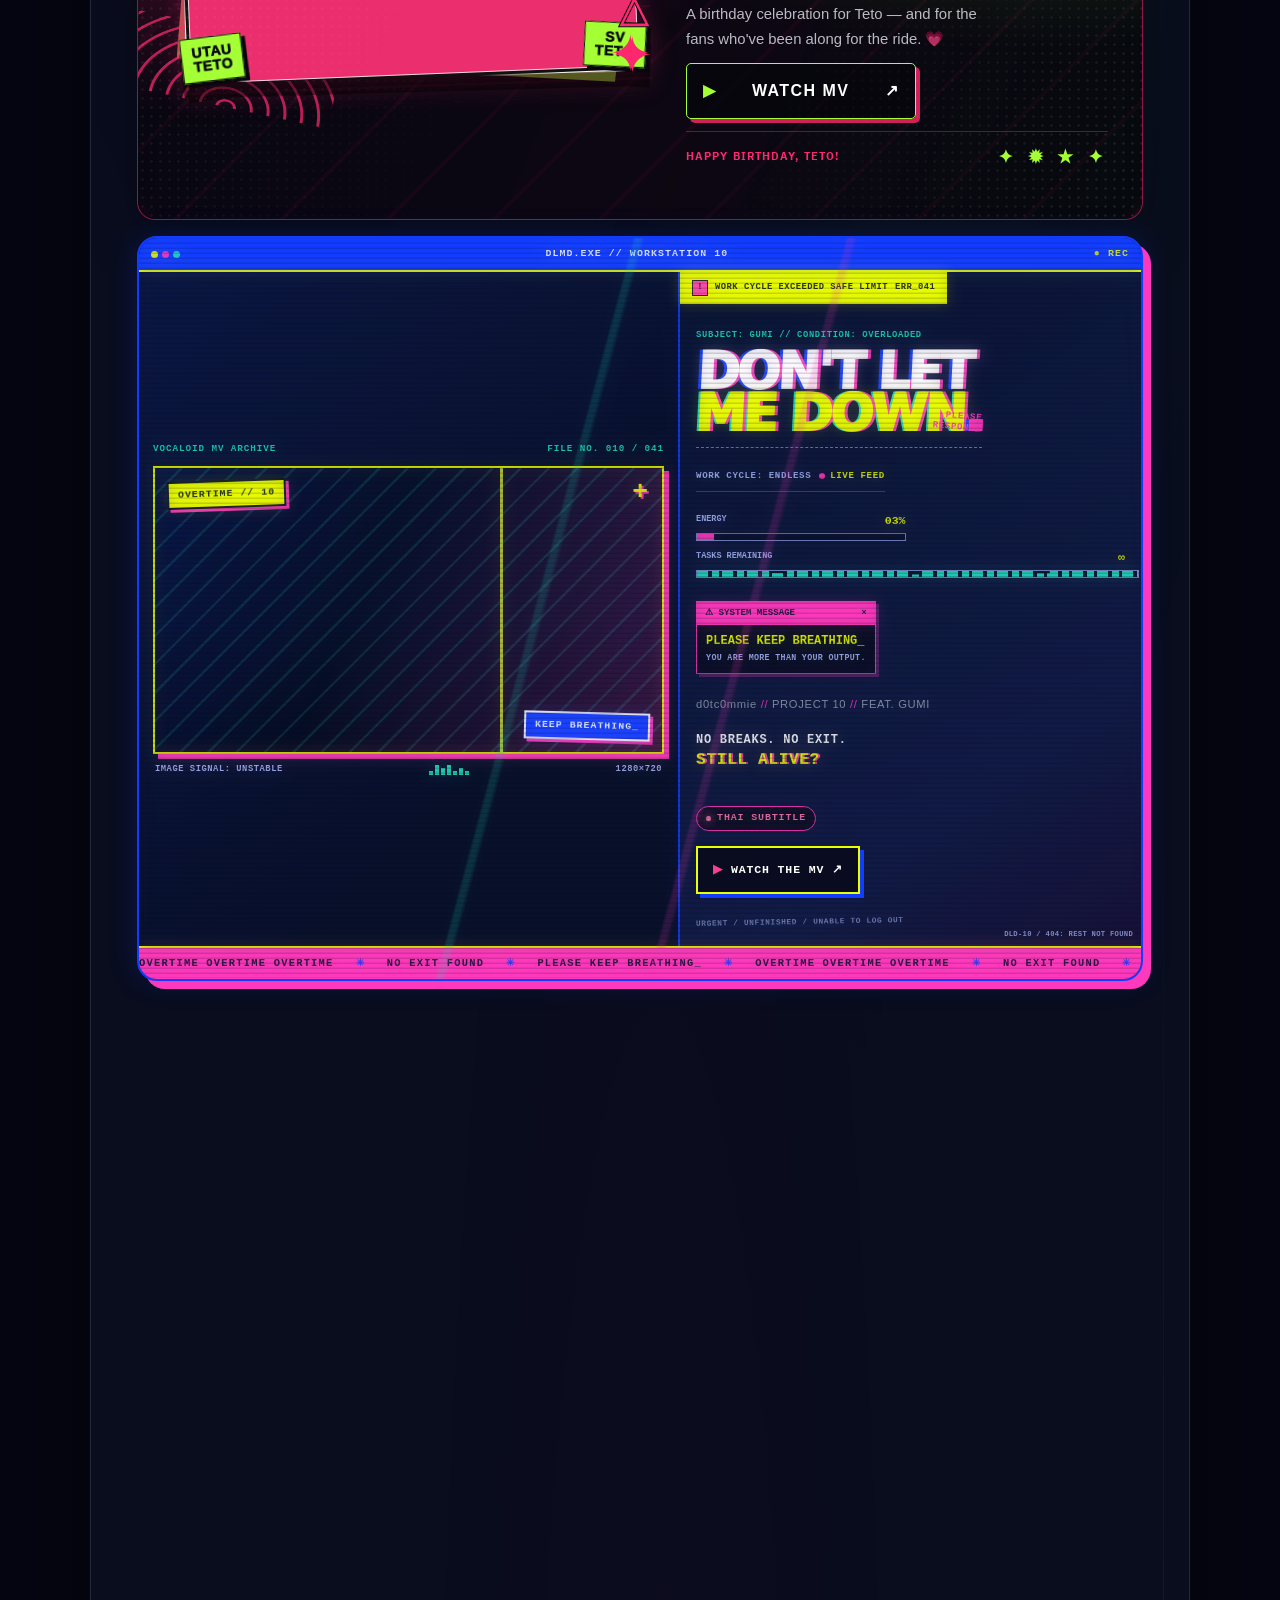
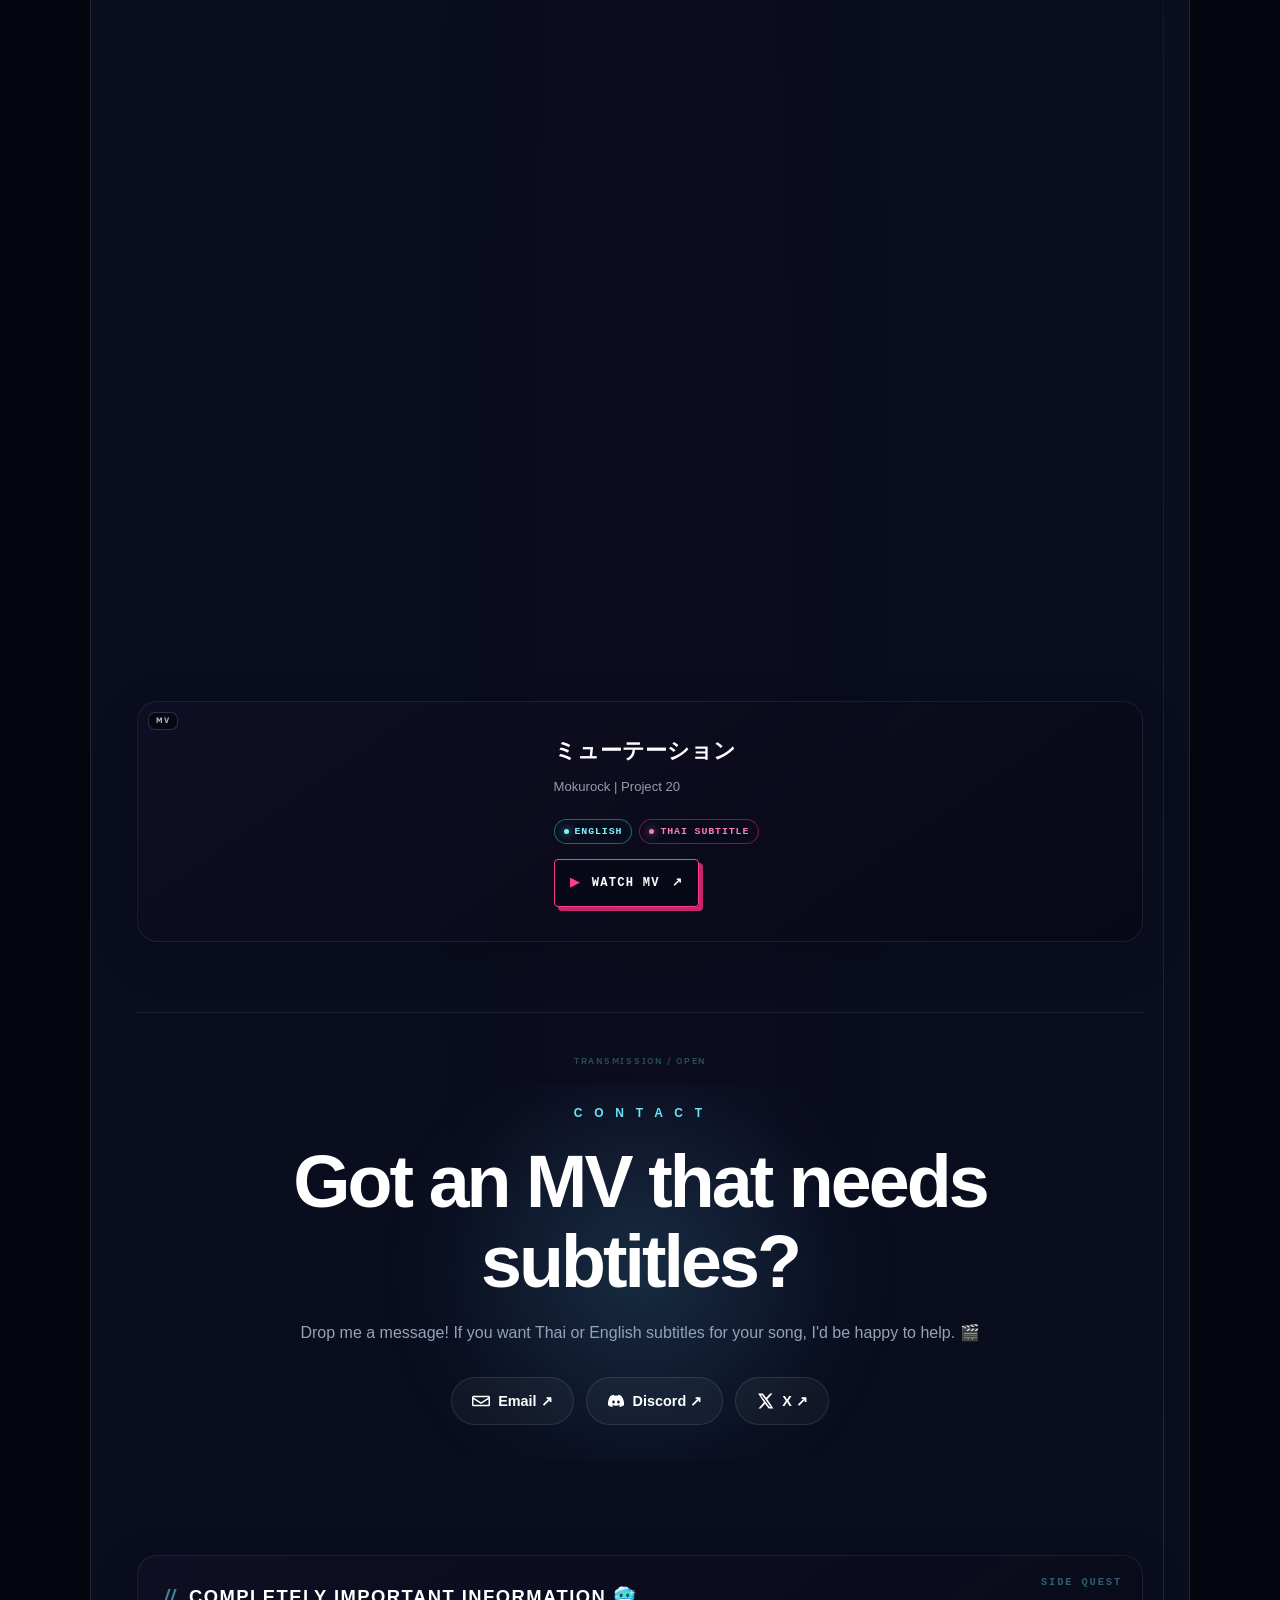
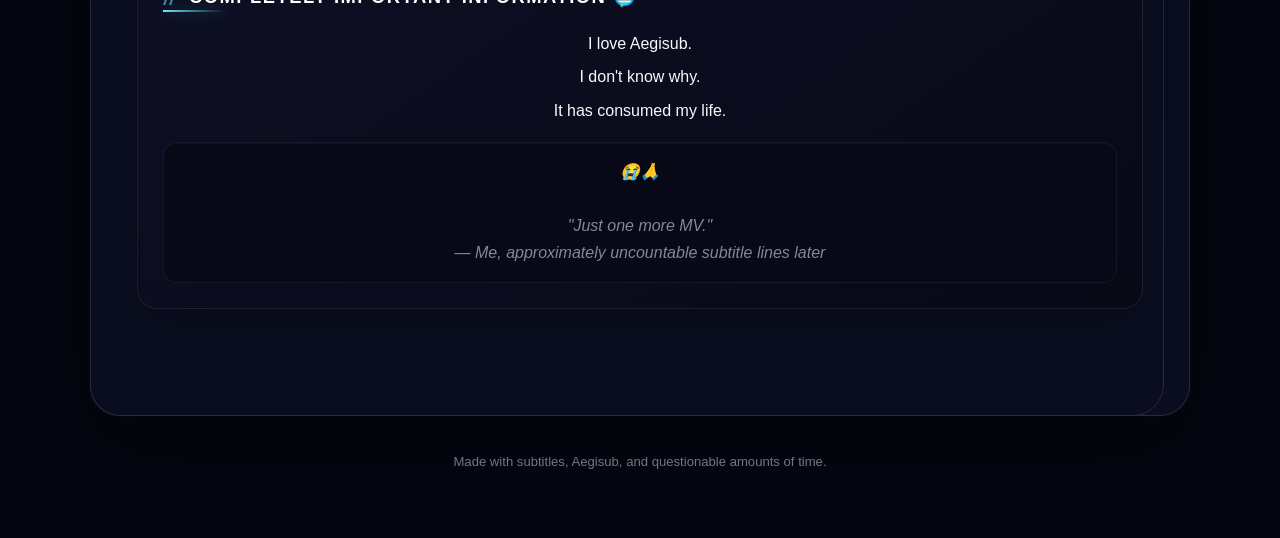
==== commit fdf4b64d: "visual upgrade" ====
--- a/index.html
+++ b/index.html
@@ -4893,46 +4893,48 @@
                     </article>
 
 
-                    <!-- 05 -->
-                    <div class="project">
-
-                        <a
-                            class="project-image-link"
-                            href="https://www.youtube.com/watch?v=QzXs2d02_8A"
-                            target="_blank"
-                            rel="noopener noreferrer"
-                        >
-                            <img
-                                src="https://img.youtube.com/vi/QzXs2d02_8A/maxresdefault.jpg"
-                                onerror="this.onerror=null;this.src='https://img.youtube.com/vi/QzXs2d02_8A/hqdefault.jpg'"
-                                alt="Don't Let Me Down feat. GUMI thumbnail"
-                                loading="lazy"
-                                width="1280" height="720"
-                            >
-                        </a>
-
-                        <div class="project-info">
-
-                            <a
-                                class="project-title"
-                                href="https://www.youtube.com/watch?v=QzXs2d02_8A"
-                                target="_blank"
-                                rel="noopener noreferrer"
-                            >
-                                Don't Let Me Down feat. GUMI
-                            </a>
-
-                            <p class="producer">
-                                d0tc0mmie | Project 10
-                            </p>
-                            <div class="subtitle-language-badges" aria-label="Available subtitle languages">
-                                <span class="subtitle-language-badge subtitle-language-badge--th">THAI SUBTITLE</span>
+                    <!-- 05 — DON'T LET ME DOWN: SYSTEM OVERLOAD / BURNOUT -->
+                    <article class="project dont-let-me-down-project dld-reboot">
+                        <div class="dld-topbar" aria-hidden="true">
+                            <span class="dld-window-dots"><i></i><i></i><i></i></span>
+                            <span>DLMD.exe // WORKSTATION 10</span>
+                            <span class="dld-topbar-status">● REC</span>
+                        </div>
+                        <div class="dld-main-grid">
+                            <div class="dld-hero-column">
+                                <div class="dld-kicker-row" aria-hidden="true"><span>VOCALOID MV ARCHIVE</span><span>FILE NO. 010 / 041</span></div>
+                                <a class="project-image-link dld-image-link" href="https://www.youtube.com/watch?v=QzXs2d02_8A" target="_blank" rel="noopener noreferrer" aria-label="Watch Don't Let Me Down featuring GUMI music video on YouTube">
+                                    <img src="https://img.youtube.com/vi/QzXs2d02_8A/maxresdefault.jpg" onerror="this.onerror=null;this.src='https://img.youtube.com/vi/QzXs2d02_8A/hqdefault.jpg'" alt="Don't Let Me Down feat. GUMI music video thumbnail" loading="lazy" width="1280" height="720">
+                                    <span class="dld-image-tint" aria-hidden="true"></span>
+                                    <span class="dld-stamp dld-stamp-top" aria-hidden="true">OVERTIME // 10</span>
+                                    <span class="dld-stamp dld-stamp-bottom" aria-hidden="true">KEEP BREATHING_</span>
+                                    <span class="dld-crosshair" aria-hidden="true">+</span>
+                                </a>
+                                <div class="dld-scan-caption" aria-hidden="true"><span>IMAGE SIGNAL: UNSTABLE</span><span class="dld-signal-bars"><i></i><i></i><i></i><i></i><i></i><i></i><i></i></span><span>1280×720</span></div>
                             </div>
-                            <a class="project-watch-button project-watch-button--pink" href="https://www.youtube.com/watch?v=QzXs2d02_8A" target="_blank" rel="noopener noreferrer" aria-label="Watch Don't Let Me Down featuring GUMI music video on YouTube"><span aria-hidden="true">▶</span> WATCH MV <span aria-hidden="true">↗</span></a>
-
+                            <div class="project-info dld-project-info">
+                                <div class="dld-alert-strip" aria-hidden="true"><span class="dld-alert-blink">!</span> WORK CYCLE EXCEEDED SAFE LIMIT <span>ERR_041</span></div>
+                                <div class="dld-title-wrap">
+                                    <p class="dld-micro-label">SUBJECT: GUMI // CONDITION: OVERLOADED</p>
+                                    <a class="project-title dld-title" data-glitch="DON'T LET&#10;ME DOWN." href="https://www.youtube.com/watch?v=QzXs2d02_8A" target="_blank" rel="noopener noreferrer">DON'T LET<br><em>ME DOWN</em><span class="dld-title-period">.</span></a>
+                                    <span class="dld-title-side" aria-hidden="true">PLEASE<br>RESPOND_</span>
+                                </div>
+                                <div class="dld-terminal-line" aria-hidden="true"><span>WORK CYCLE: ENDLESS</span><span class="dld-live-dot"><i></i> LIVE FEED</span></div>
+                                <div class="dld-meters" aria-label="Decorative fictional system status indicators">
+                                    <div class="dld-meter"><div><span>ENERGY</span><b>03%</b></div><span class="dld-meter-track"><i class="dld-energy-fill"></i></span></div>
+                                    <div class="dld-meter"><div><span>TASKS REMAINING</span><b>∞</b></div><span class="dld-meter-track"><i class="dld-task-fill"></i></span></div>
+                                </div>
+                                <div class="dld-error-window" aria-hidden="true"><div class="dld-error-title"><span>⚠ SYSTEM MESSAGE</span><span>×</span></div><p>PLEASE KEEP BREATHING_</p><small>YOU ARE MORE THAN YOUR OUTPUT.</small></div>
+                                <p class="producer dld-credit">d0tc0mmie <span>//</span> PROJECT 10 <span>//</span> FEAT. GUMI</p>
+                                <p class="dld-tagline">NO BREAKS. NO EXIT.<br><strong>STILL ALIVE?</strong></p>
+                                <div class="subtitle-language-badges" aria-label="Available subtitle languages"><span class="subtitle-language-badge subtitle-language-badge--th">THAI SUBTITLE</span></div>
+                                <a class="project-watch-button project-watch-button--pink dld-watch-button" href="https://www.youtube.com/watch?v=QzXs2d02_8A" target="_blank" rel="noopener noreferrer" aria-label="Watch Don't Let Me Down featuring GUMI music video on YouTube"><span aria-hidden="true">▶</span> WATCH THE MV <span aria-hidden="true">↗</span></a>
+                                <span class="dld-side-note" aria-hidden="true">URGENT / UNFINISHED / UNABLE TO LOG OUT</span>
+                            </div>
                         </div>
-
-                    </div>
+                        <div class="dld-bottom-ticker" aria-hidden="true"><div><span>OVERTIME OVERTIME OVERTIME</span><b>✳</b><span>NO EXIT FOUND</span><b>✳</b><span>PLEASE KEEP BREATHING_</span><b>✳</b><span>OVERTIME OVERTIME OVERTIME</span><b>✳</b><span>NO EXIT FOUND</span><b>✳</b></div></div>
+                        <span class="dld-corner-code" aria-hidden="true">DLD-10 / 404: REST NOT FOUND</span>
+                    </article>
 
 
                     <!-- 06 — DO THAT AGAIN: OUT OF BOUNDS -->
@@ -6948,5 +6950,155 @@
 }
 </style>
 
+
+<style id="dont-let-me-down-overtime-ui">
+/* DON'T LET ME DOWN — replaceable, thumbnail-led overtime interface. */
+#my-works .dont-let-me-down-project.dld-reboot{--dld-blue:#123dff;--dld-pink:#ff39bd;--dld-lime:#eaff00;--dld-mint:#20e0c0;position:relative;display:block;overflow:hidden;isolation:isolate;background:#07102c;color:#f7f9ff;border:2px solid var(--dld-blue);box-shadow:8px 8px 0 var(--dld-pink),0 0 30px rgba(18,61,255,.2);}
+#my-works .dld-reboot::before{content:"";position:absolute;inset:0;z-index:8;pointer-events:none;opacity:.19;background:repeating-linear-gradient(to bottom,transparent 0 3px,rgba(4,10,35,.8) 4px 5px);mix-blend-mode:multiply;}
+#my-works .dld-reboot::after{content:"";position:absolute;z-index:7;pointer-events:none;inset:-30% -10%;opacity:.18;background:linear-gradient(105deg,transparent 0 43%,var(--dld-mint) 43.2% 43.5%,transparent 43.8% 57%,var(--dld-pink) 57.2% 57.5%,transparent 57.8%);animation:dld-signal-sweep 5.5s steps(8,end) infinite;}
+#my-works .dld-topbar{height:34px;display:flex;align-items:center;justify-content:space-between;gap:10px;padding:0 12px;background:var(--dld-blue);color:#fff;font:800 .62rem/1 ui-monospace,SFMono-Regular,Menlo,monospace;letter-spacing:.11em;text-transform:uppercase;border-bottom:2px solid var(--dld-lime);}
+#my-works .dld-window-dots{display:flex;gap:4px;flex-shrink:0}#my-works .dld-window-dots i{width:7px;height:7px;border-radius:50%;background:var(--dld-lime);display:block}#my-works .dld-window-dots i:nth-child(2){background:var(--dld-pink)}#my-works .dld-window-dots i:nth-child(3){background:var(--dld-mint)}#my-works .dld-topbar-status{color:var(--dld-lime);white-space:nowrap;animation:dld-alert-flicker 1.4s steps(2,end) infinite}
+#my-works .dld-main-grid{display:grid;grid-template-columns:minmax(0,1.08fr) minmax(260px,.92fr);}
+#my-works .dld-hero-column{min-width:0;padding:14px;background:linear-gradient(135deg,#0b1743,#08102b 72%);border-right:2px solid var(--dld-blue)}
+#my-works .dld-kicker-row{display:flex;justify-content:space-between;gap:8px;margin:0 0 10px;color:var(--dld-mint);font:800 .58rem/1.4 ui-monospace,monospace;letter-spacing:.1em}
+#my-works .dld-image-link{position:relative;display:block;overflow:hidden;isolation:isolate;background:#07102c;border:2px solid var(--dld-lime);box-shadow:5px 5px 0 var(--dld-pink);}
+#my-works .dld-image-link img{display:block;width:100%;aspect-ratio:16/9;object-fit:cover;filter:saturate(1.22) contrast(1.09);transition:transform .24s steps(4,end),filter .2s steps(3,end);}
+#my-works .dld-image-tint{position:absolute;inset:0;pointer-events:none;background:linear-gradient(115deg,rgba(18,61,255,.12),transparent 42%,rgba(255,57,189,.19)),linear-gradient(0deg,rgba(5,10,30,.58),transparent 48%);}
+#my-works .dld-image-link::before{content:"";position:absolute;inset:0;z-index:2;pointer-events:none;background:linear-gradient(90deg,transparent 0 68%,rgba(234,255,0,.8) 68% 68.6%,transparent 68.6%),repeating-linear-gradient(135deg,transparent 0 17px,rgba(32,224,192,.15) 18px 20px);mix-blend-mode:screen;}
+#my-works .dld-image-link:hover img{transform:scale(1.035) translateX(2px);filter:saturate(1.55) contrast(1.18) hue-rotate(-4deg)}
+#my-works .dld-stamp{position:absolute;z-index:3;display:inline-block;padding:7px 9px;color:#07102c;background:var(--dld-lime);border:2px solid #07102c;box-shadow:3px 3px 0 var(--dld-pink);font:900 .62rem/1 ui-monospace,monospace;letter-spacing:.1em;pointer-events:none}
+#my-works .dld-stamp-top{top:12px;left:12px;transform:rotate(-2deg)}#my-works .dld-stamp-bottom{right:12px;bottom:12px;color:#fff;background:var(--dld-blue);border-color:#fff;box-shadow:3px 3px 0 var(--dld-pink);transform:rotate(1.5deg)}
+#my-works .dld-crosshair{position:absolute;z-index:4;top:11px;right:14px;color:var(--dld-lime);font:900 1.65rem/1 ui-monospace,monospace;text-shadow:2px 2px var(--dld-pink);animation:dld-crosshair 3.5s steps(2,end) infinite;pointer-events:none}
+#my-works .dld-scan-caption{display:flex;justify-content:space-between;align-items:center;gap:8px;padding:9px 2px 0;color:#aabaff;font:700 .55rem/1.2 ui-monospace,monospace;letter-spacing:.06em}
+#my-works .dld-signal-bars{display:flex;align-items:end;gap:2px;height:12px}.dld-signal-bars i{display:block;width:4px;background:var(--dld-mint);height:35%;animation:dld-signal-bars .7s steps(3,end) infinite alternate}.dld-signal-bars i:nth-child(2n){height:80%;animation-delay:-.3s}.dld-signal-bars i:nth-child(3n){height:55%;animation-delay:-.5s}
+#my-works .dld-project-info{position:relative;min-width:0;padding:15px 16px 18px;background:linear-gradient(145deg,#0a1435 0%,#101b45 72%,#171139 100%);}
+#my-works .dld-alert-strip{display:flex;align-items:center;gap:7px;justify-content:space-between;margin:-15px -16px 15px;padding:8px 12px;background:var(--dld-lime);color:#07102c;font:900 .55rem/1.3 ui-monospace,monospace;letter-spacing:.055em}
+#my-works .dld-alert-blink{display:inline-grid;place-items:center;width:16px;height:16px;flex-shrink:0;background:var(--dld-pink);border:1px solid #07102c;animation:dld-alert-flicker .9s steps(2,end) infinite}
+#my-works .dld-title-wrap{position:relative;padding:0 0 13px;border-bottom:1px dashed rgba(234,255,0,.58)}#my-works .dld-micro-label{margin:0 0 8px;color:var(--dld-mint);font:800 .55rem/1.5 ui-monospace,monospace;letter-spacing:.075em}
+#my-works .dld-title{display:block;width:fit-content;max-width:100%;margin:0;color:#fff;font-family:Impact,"Arial Black",system-ui,sans-serif;font-size:clamp(2rem,4vw,3.5rem);font-weight:1000;line-height:.82;letter-spacing:-.055em;text-transform:uppercase;text-decoration:none;text-shadow:3px 0 var(--dld-pink),-3px 0 var(--dld-blue);transform:skew(-3deg);}
+#my-works .dld-title em{color:var(--dld-lime);font-style:normal;text-shadow:3px 0 var(--dld-pink),-2px 0 var(--dld-mint)}#my-works .dld-title-period{color:var(--dld-pink)}#my-works .dld-title:hover{animation:dld-title-glitch .32s steps(2,end) 2}
+#my-works .dld-title-side{position:absolute;right:0;bottom:15px;color:var(--dld-pink);font:900 .56rem/1.2 ui-monospace,monospace;letter-spacing:.08em;text-align:right;transform:rotate(5deg)}
+#my-works .dld-terminal-line{display:flex;justify-content:space-between;gap:8px;margin:12px 0;padding-bottom:9px;border-bottom:1px solid rgba(170,186,255,.28);color:#aabaff;font:700 .57rem/1.3 ui-monospace,monospace;letter-spacing:.065em}.dld-live-dot{display:inline-flex;align-items:center;gap:5px;color:var(--dld-lime);white-space:nowrap}.dld-live-dot i{width:6px;height:6px;border-radius:50%;background:var(--dld-pink);animation:dld-alert-flicker .8s steps(2,end) infinite}
+#my-works .dld-meters{display:grid;grid-template-columns:1fr 1fr;gap:10px;margin:0 0 13px}.dld-meter>div{display:flex;justify-content:space-between;gap:4px;margin-bottom:5px;color:#aabaff;font:800 .53rem/1.2 ui-monospace,monospace}.dld-meter b{color:var(--dld-lime);font-size:.72rem}.dld-meter-track{display:block;height:8px;border:1px solid #7b8bca;background:#080f2c;overflow:hidden}.dld-meter-track i{display:block;height:100%}.dld-energy-fill{width:8%;background:var(--dld-pink);animation:dld-energy 2.2s steps(5,end) infinite}.dld-task-fill{width:96%;background:repeating-linear-gradient(90deg,var(--dld-mint) 0 6px,transparent 6px 8px);animation:dld-task 1.6s steps(4,end) infinite}
+#my-works .dld-error-window{margin:0 0 12px;border:1px solid var(--dld-pink);background:#080d25;box-shadow:3px 3px 0 rgba(255,57,189,.28)}.dld-error-title{display:flex;justify-content:space-between;padding:6px 8px;background:var(--dld-pink);color:#07102c;font:900 .57rem/1.2 ui-monospace,monospace}.dld-error-window p{margin:9px 9px 3px;color:var(--dld-lime);font:900 .75rem/1.3 ui-monospace,monospace}.dld-error-window small{display:block;margin:0 9px 9px;color:#aabaff;font:600 .52rem/1.4 ui-monospace,monospace;letter-spacing:.04em}
+#my-works .dld-credit{margin:0 0 8px;color:#aabaff;font-size:.7rem;letter-spacing:.06em}#my-works .dld-credit span{color:var(--dld-pink)}#my-works .dld-tagline{margin:8px 0 12px;color:#fff;font:900 .75rem/1.45 ui-monospace,monospace;letter-spacing:.06em}#my-works .dld-tagline strong{color:var(--dld-lime);font-size:1rem;text-shadow:2px 0 var(--dld-pink)}
+#my-works .dld-reboot .subtitle-language-badge{border-color:var(--dld-pink)}#my-works .dld-watch-button{position:relative;z-index:9;display:inline-flex;align-items:center;gap:8px;border:2px solid var(--dld-lime);border-radius:0;box-shadow:4px 4px 0 var(--dld-blue);font:900 .72rem/1.1 ui-monospace,monospace;letter-spacing:.075em;transition:transform .15s steps(3,end),box-shadow .15s steps(3,end)}#my-works .dld-watch-button:hover{transform:translate(-2px,-2px);box-shadow:7px 7px 0 var(--dld-pink),0 0 16px rgba(234,255,0,.2)}
+#my-works .dld-side-note{display:block;margin-top:13px;color:#7788bf;font:700 .49rem/1.4 ui-monospace,monospace;letter-spacing:.08em;transform:rotate(-1deg)}
+#my-works .dld-bottom-ticker{overflow:hidden;border-top:2px solid var(--dld-lime);background:var(--dld-pink);color:#07102c;white-space:nowrap;font:900 .65rem/1 ui-monospace,monospace;letter-spacing:.12em}.dld-bottom-ticker>div{display:flex;align-items:center;justify-content:space-around;gap:22px;width:max-content;padding:10px 0;animation:dld-ticker 20s linear infinite}.dld-bottom-ticker b{color:var(--dld-blue)}#my-works .dld-corner-code{position:absolute;right:8px;bottom:40px;z-index:9;color:rgba(170,186,255,.7);font:600 .45rem/1 ui-monospace,monospace;letter-spacing:.04em;pointer-events:none}
+@keyframes dld-signal-sweep{0%,100%{transform:translateX(-8%)}50%{transform:translateX(8%)}}@keyframes dld-alert-flicker{0%,45%,52%,100%{opacity:1}46%,51%{opacity:.25}}@keyframes dld-crosshair{0%,100%{transform:translate(0,0) rotate(0)}25%{transform:translate(-2px,1px) rotate(90deg)}75%{transform:translate(2px,-1px) rotate(180deg)}}@keyframes dld-signal-bars{from{transform:scaleY(.35);transform-origin:bottom}to{transform:scaleY(1);transform-origin:bottom}}@keyframes dld-title-glitch{0%,100%{transform:skew(-3deg) translateX(0);filter:none}25%{transform:skew(4deg) translateX(3px);filter:hue-rotate(70deg)}50%{transform:skew(-8deg) translateX(-3px);filter:contrast(1.5)}}@keyframes dld-energy{0%,100%{width:8%}50%{width:3%}}@keyframes dld-task{0%,100%{width:94%}50%{width:100%}}@keyframes dld-ticker{to{transform:translateX(-50%)}}
+@media(max-width:680px){#my-works .dld-main-grid{grid-template-columns:1fr}#my-works .dld-hero-column{border-right:0;border-bottom:2px solid var(--dld-blue);padding:12px}#my-works .dld-project-info{padding:14px}#my-works .dld-alert-strip{margin:-14px -14px 14px;font-size:.52rem}#my-works .dld-title{font-size:clamp(2.3rem,12vw,4rem)}#my-works .dld-title-side{right:2px}#my-works .dld-corner-code{display:none}}
+@media(prefers-reduced-motion:reduce){#my-works .dld-reboot *,#my-works .dld-reboot::after,#my-works .dld-reboot::before{animation:none!important;scroll-behavior:auto!important;transition:none!important}#my-works .dld-image-link:hover img{transform:none}}
+
+
+/* DLD refinement: centered left thumbnail, hover-only sliced title glitch, and endless broken progress. */
+#my-works .dld-hero-column{
+  display:flex;
+  flex-direction:column;
+  justify-content:center;
+}
+#my-works .dld-image-link{
+  width:100%;
+  height:auto;
+  min-height:0;
+  aspect-ratio:16 / 9;
+  flex:0 0 auto;
+}
+#my-works .dld-image-link img{
+  width:100%;
+  height:100%;
+  aspect-ratio:16 / 9;
+  object-fit:cover;
+}
+/* The main title stays anchored; only clipped duplicate signal layers animate on hover/focus. */
+#my-works .dld-title{
+  position:relative;
+  isolation:isolate;
+  animation:none;
+}
+#my-works .dld-title::before,
+#my-works .dld-title::after{
+  content:attr(data-glitch);
+  position:absolute;
+  inset:0;
+  z-index:2;
+  display:block;
+  color:var(--dld-pink);
+  font:inherit;
+  line-height:inherit;
+  letter-spacing:inherit;
+  text-transform:inherit;
+  white-space:pre;
+  opacity:0;
+  pointer-events:none;
+  text-shadow:none;
+  clip-path:inset(0 0 100% 0);
+}
+#my-works .dld-title::after{color:var(--dld-mint);mix-blend-mode:screen;}
+#my-works .dld-title:hover,
+#my-works .dld-title:focus-visible{
+  animation:none;
+  transform:skew(-3deg);
+  filter:contrast(1.15);
+}
+#my-works .dld-title:hover::before,
+#my-works .dld-title:focus-visible::before{
+  opacity:.9;
+  animation:dld-title-slice-pink .34s steps(2,end) infinite;
+}
+#my-works .dld-title:hover::after,
+#my-works .dld-title:focus-visible::after{
+  opacity:.8;
+  animation:dld-title-slice-mint .29s steps(2,end) infinite reverse;
+}
+@keyframes dld-title-slice-pink{
+  0%,100%{clip-path:inset(0 0 82% 0);transform:translateX(3px)}
+  17%{clip-path:inset(28% 0 54% 0);transform:translateX(-2px)}
+  33%{clip-path:inset(58% 0 26% 0);transform:translateX(4px)}
+  51%{clip-path:inset(12% 0 70% 0);transform:translateX(-3px)}
+  68%{clip-path:inset(73% 0 8% 0);transform:translateX(2px)}
+  84%{clip-path:inset(43% 0 39% 0);transform:translateX(-4px)}
+}
+@keyframes dld-title-slice-mint{
+  0%,100%{clip-path:inset(64% 0 18% 0);transform:translateX(-3px)}
+  19%{clip-path:inset(8% 0 76% 0);transform:translateX(3px)}
+  38%{clip-path:inset(36% 0 43% 0);transform:translateX(-4px)}
+  57%{clip-path:inset(80% 0 5% 0);transform:translateX(2px)}
+  76%{clip-path:inset(20% 0 61% 0);transform:translateX(-2px)}
+}
+/* The infinite task meter gets its own full-width row and bleeds to the card's inner edge only. */
+#my-works .dld-meters{width:100%;min-width:0;}
+#my-works .dld-meters .dld-meter:last-child{grid-column:1 / -1;min-width:0;}
+#my-works .dld-meters .dld-meter:last-child .dld-meter-track{
+  width:calc(100% + 14px);
+  margin-right:-14px;
+  overflow:hidden;
+}
+#my-works .dld-task-fill{
+  width:100%;
+  max-width:100%;
+  background:repeating-linear-gradient(90deg,var(--dld-mint) 0 11px,#07102c 11px 15px,var(--dld-mint) 15px 22px,transparent 22px 25px);
+  clip-path:polygon(0 0,17% 0,17% 38%,20% 38%,20% 0,48% 0,48% 65%,51% 65%,51% 0,77% 0,77% 42%,80% 42%,80% 0,100% 0,100% 100%,0 100%);
+  animation:dld-task-break .9s steps(5,end) infinite;
+}
+@keyframes dld-task-break{
+  0%,19%,22%,54%,58%,100%{filter:none;opacity:1;background-position:0 0}
+  20%{filter:brightness(1.65);opacity:.78;background-position:3px 0}
+  21%{filter:saturate(2.2);opacity:1;background-position:-2px 0}
+  55%{filter:brightness(1.4);opacity:.82;background-position:4px 0}
+  57%{filter:none;opacity:1;background-position:0 0}
+  76%{filter:saturate(1.9);opacity:.9;background-position:-3px 0}
+  78%{filter:none;opacity:1;background-position:0 0}
+}
+@media(max-width:680px){
+  #my-works .dld-hero-column{justify-content:flex-start;}
+  #my-works .dld-meters .dld-meter:last-child .dld-meter-track{width:100%;margin-right:0;}
+}
+@media(prefers-reduced-motion:reduce){
+  #my-works .dld-title:hover::before,#my-works .dld-title:hover::after,
+  #my-works .dld-title:focus-visible::before,#my-works .dld-title:focus-visible::after{animation:none;opacity:0;}
+}
+
+</style>
+
 </body>
-</html>+</html>
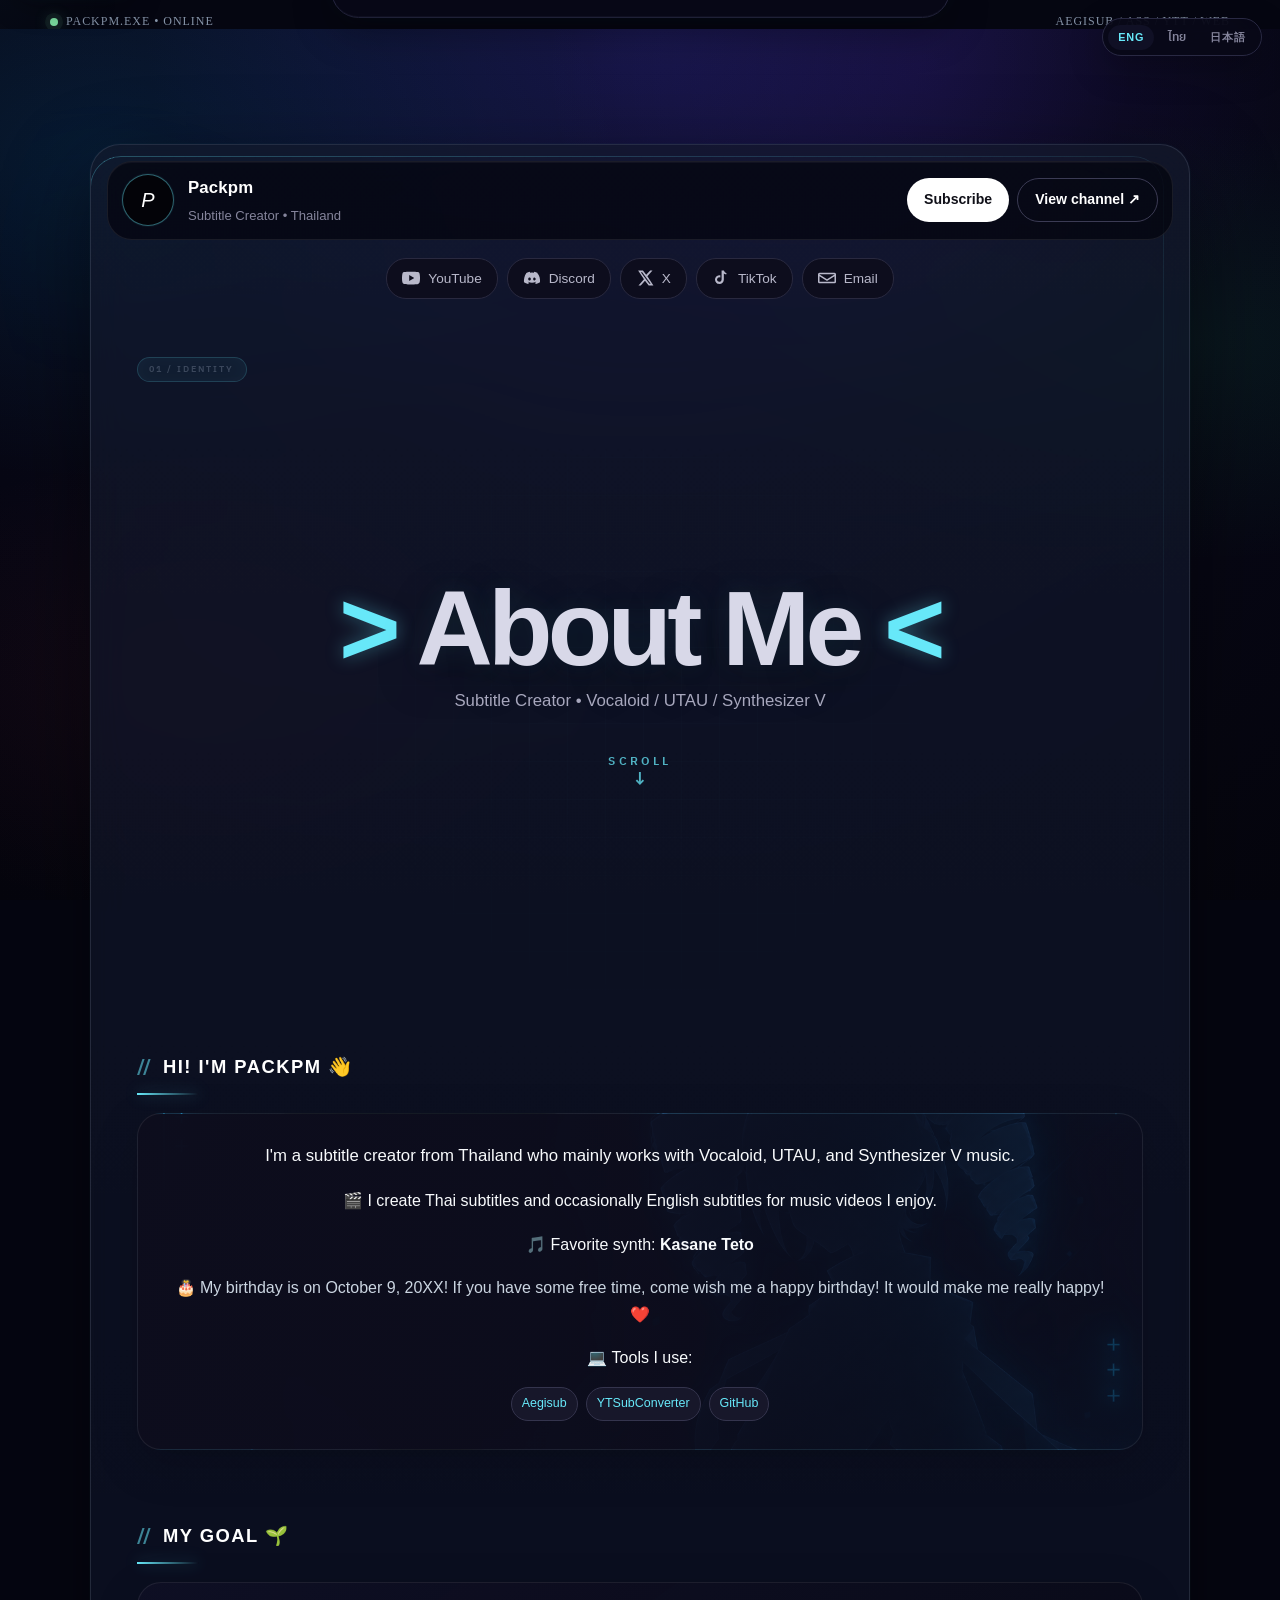
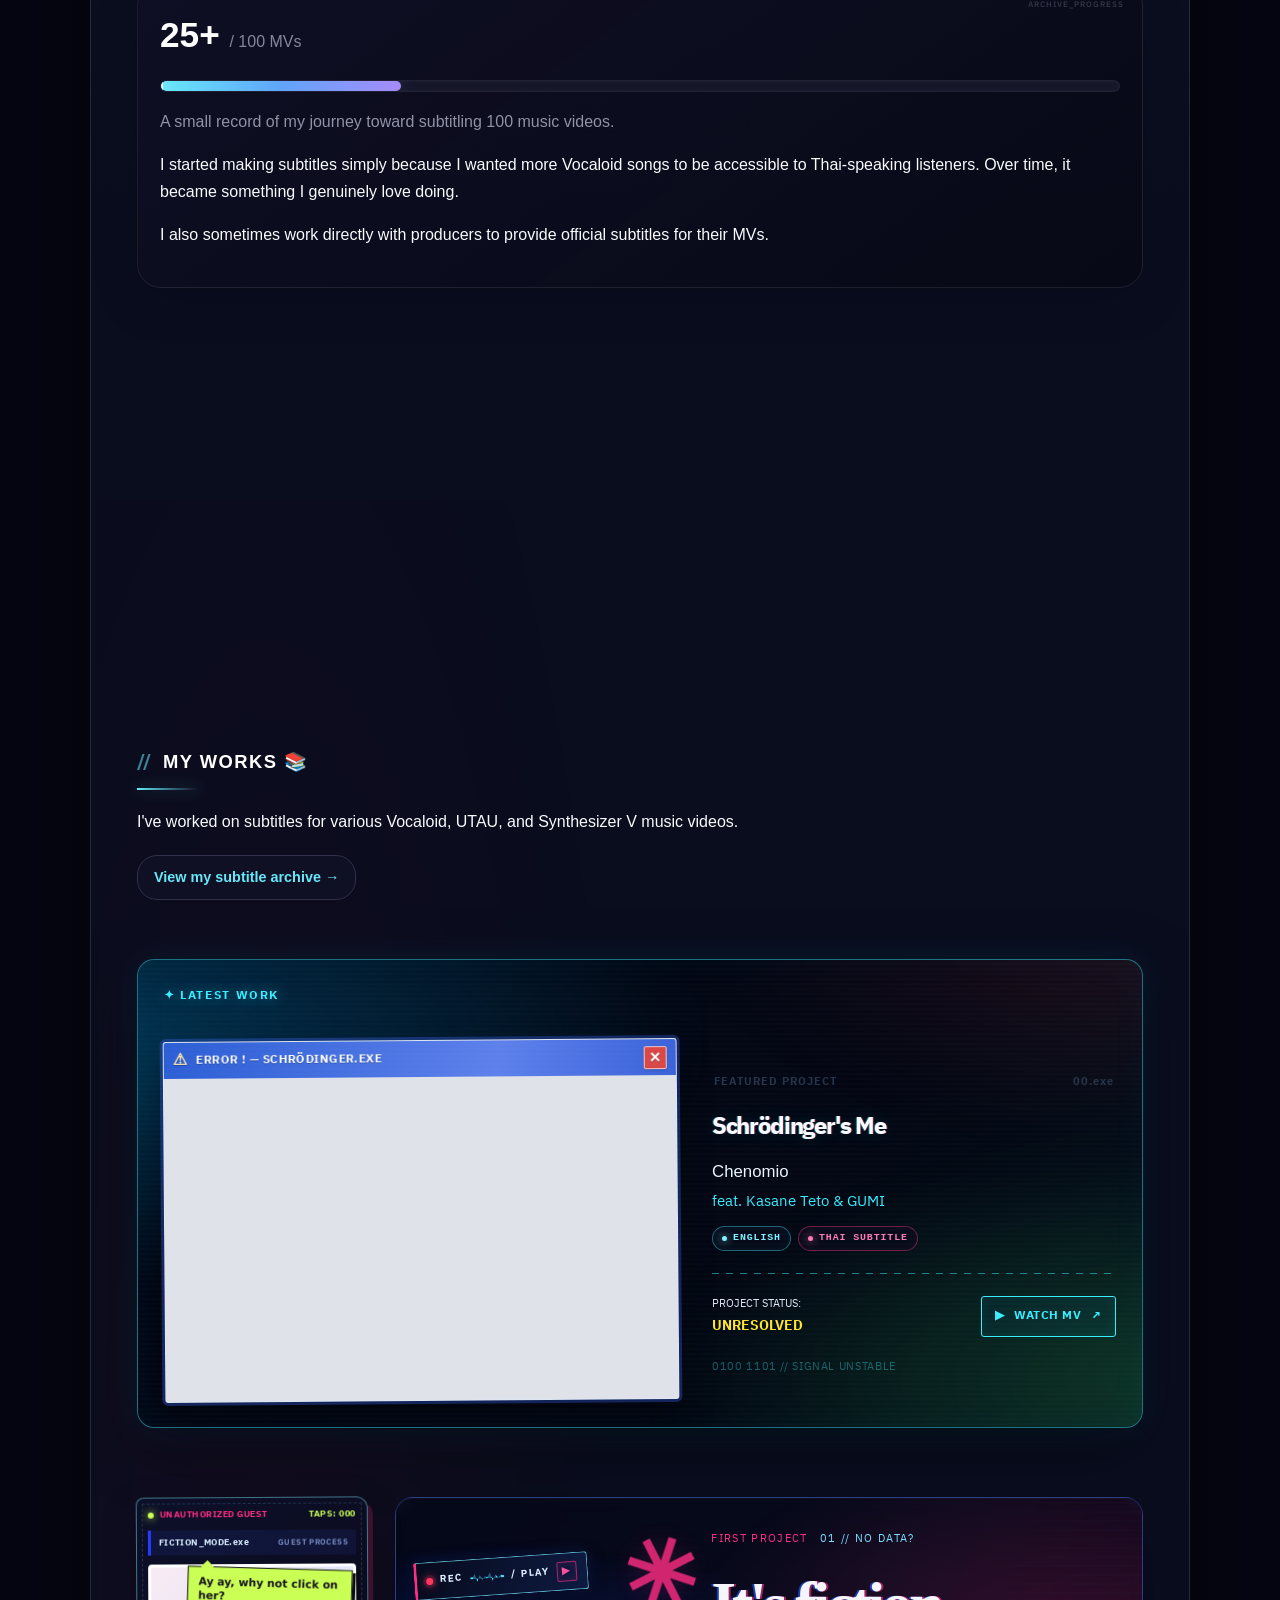
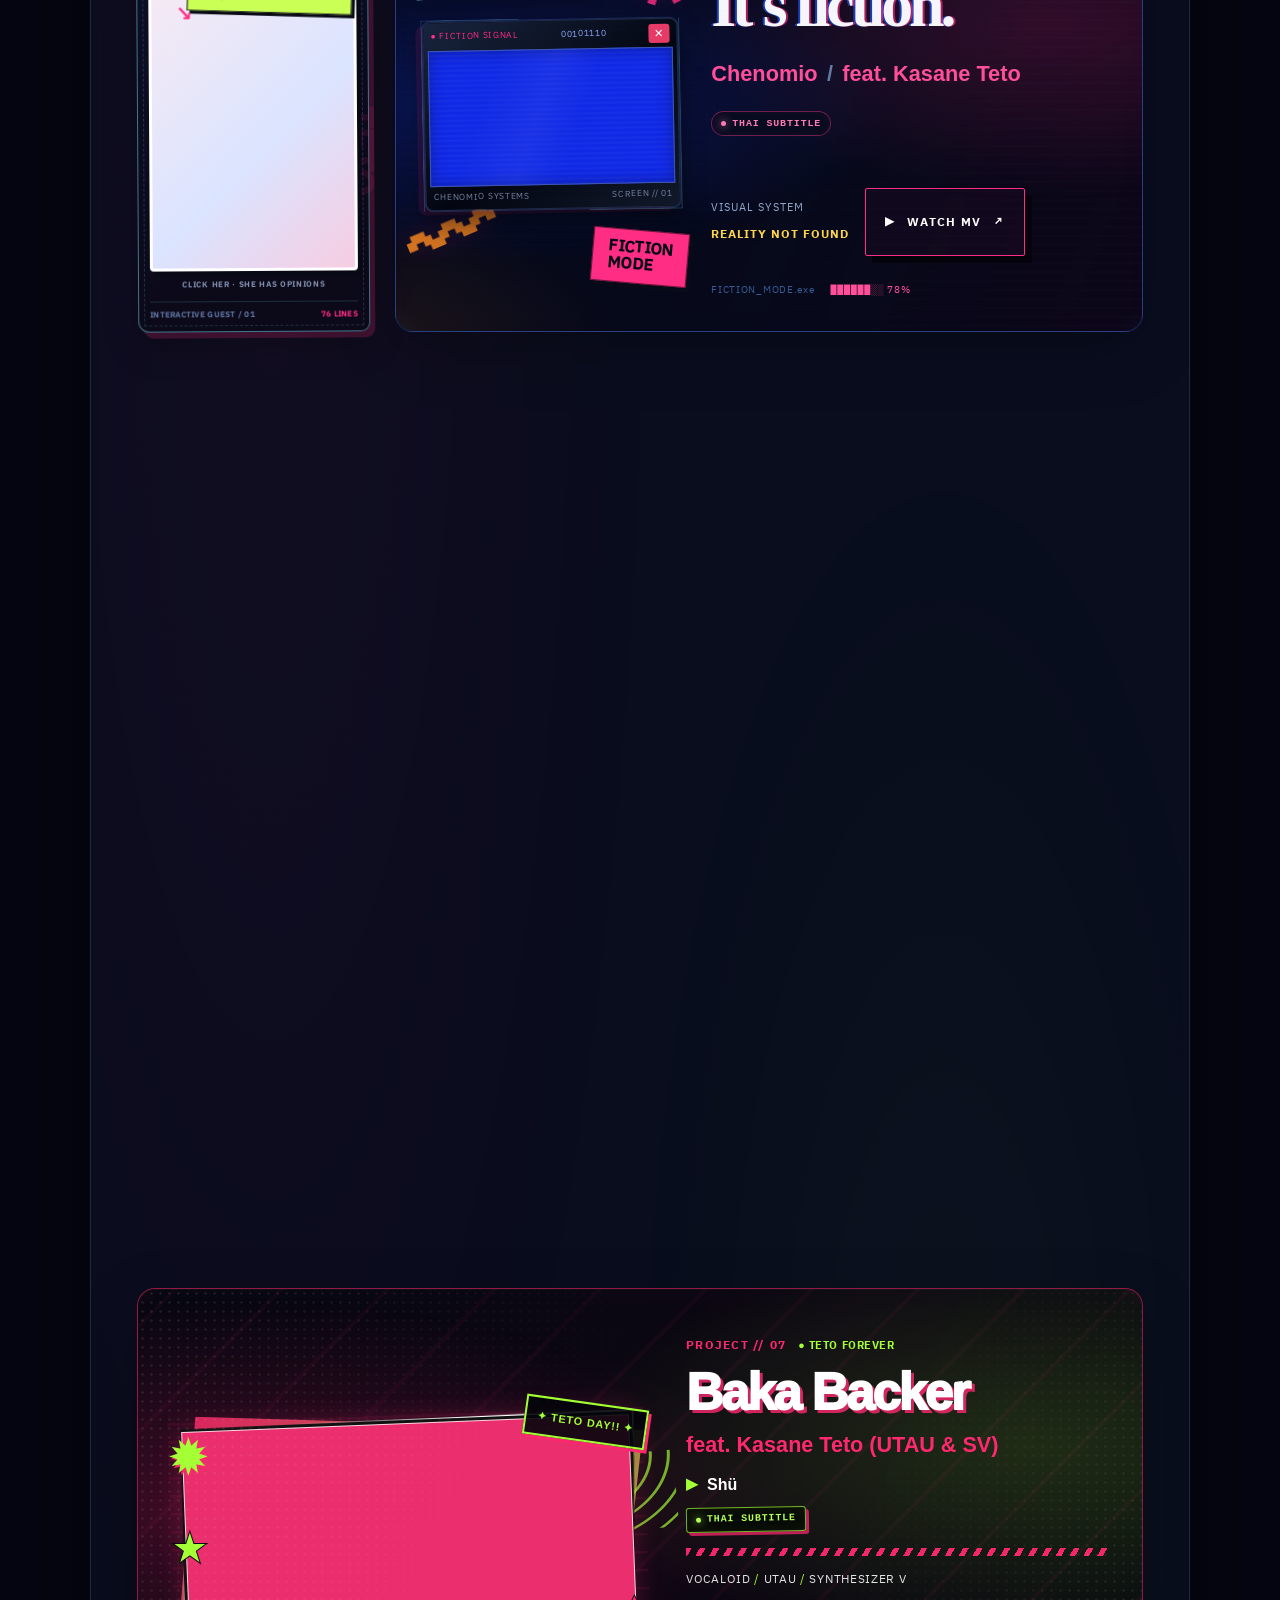
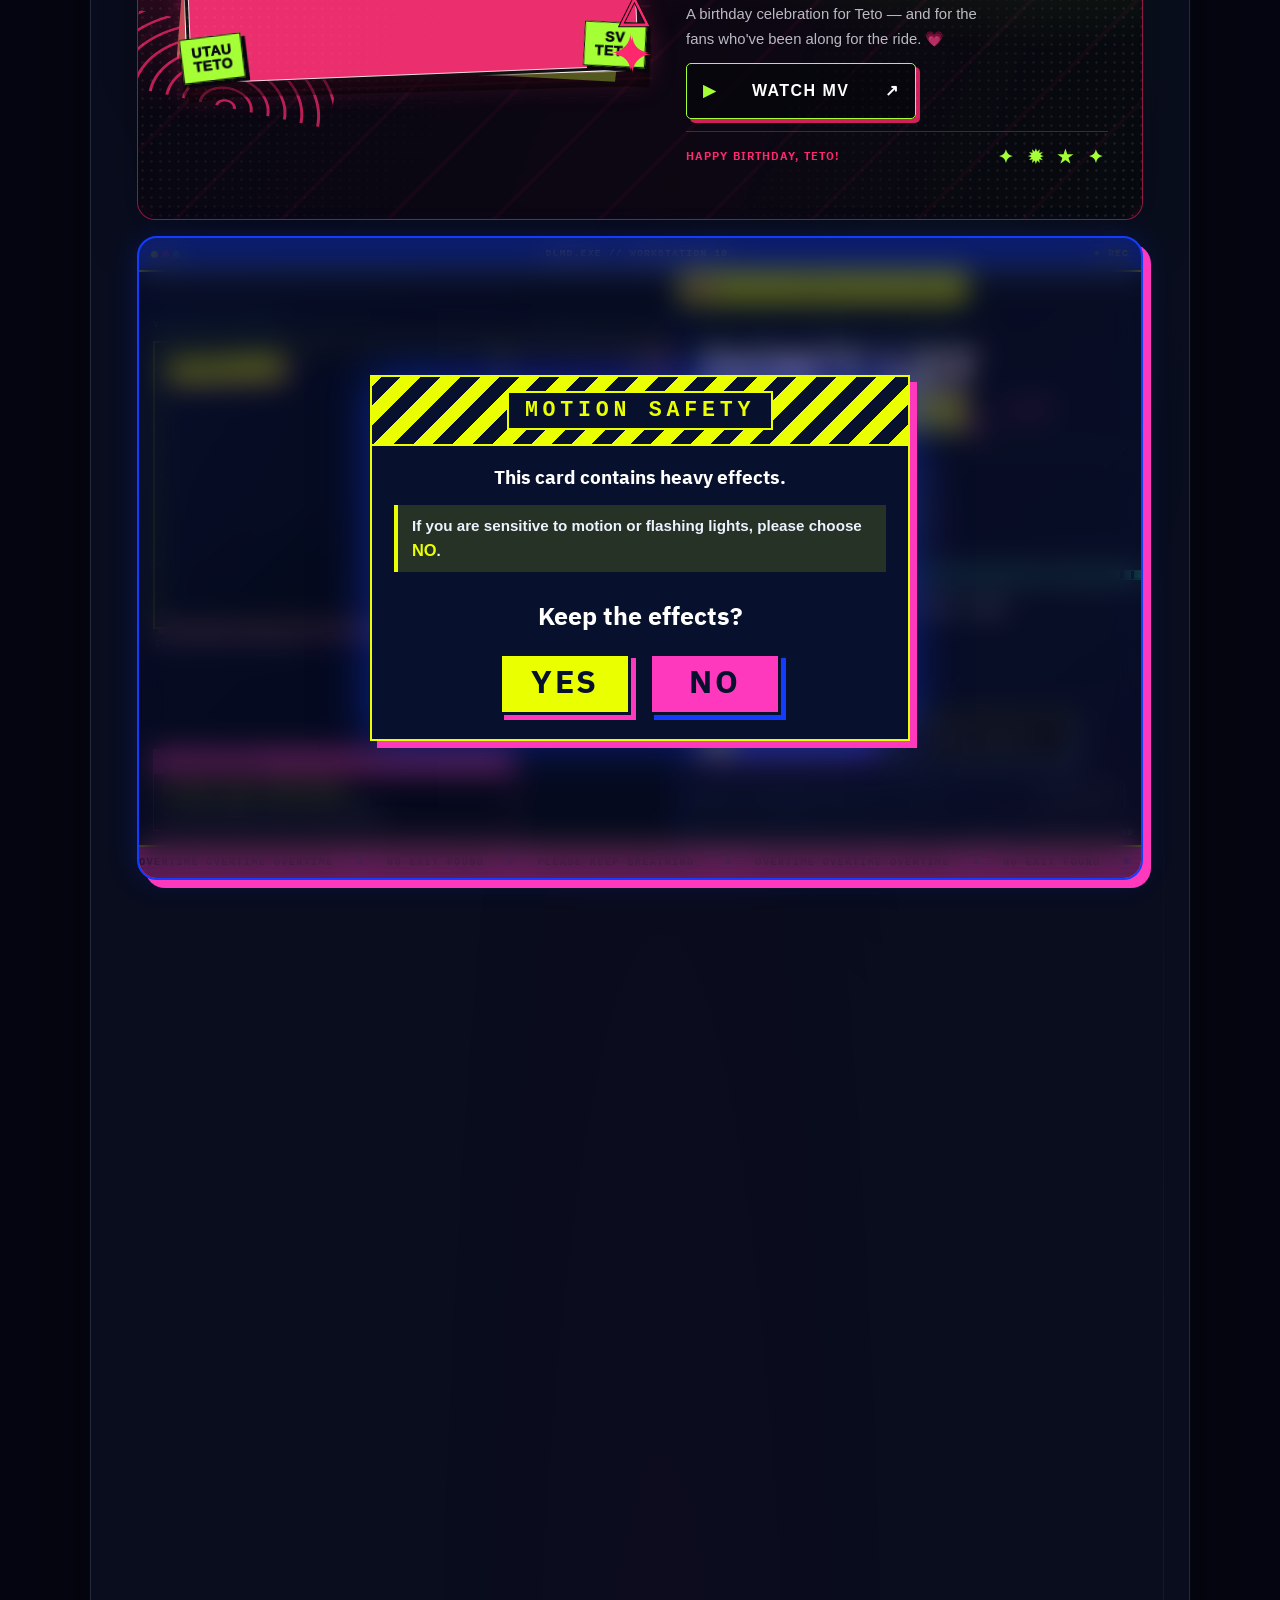
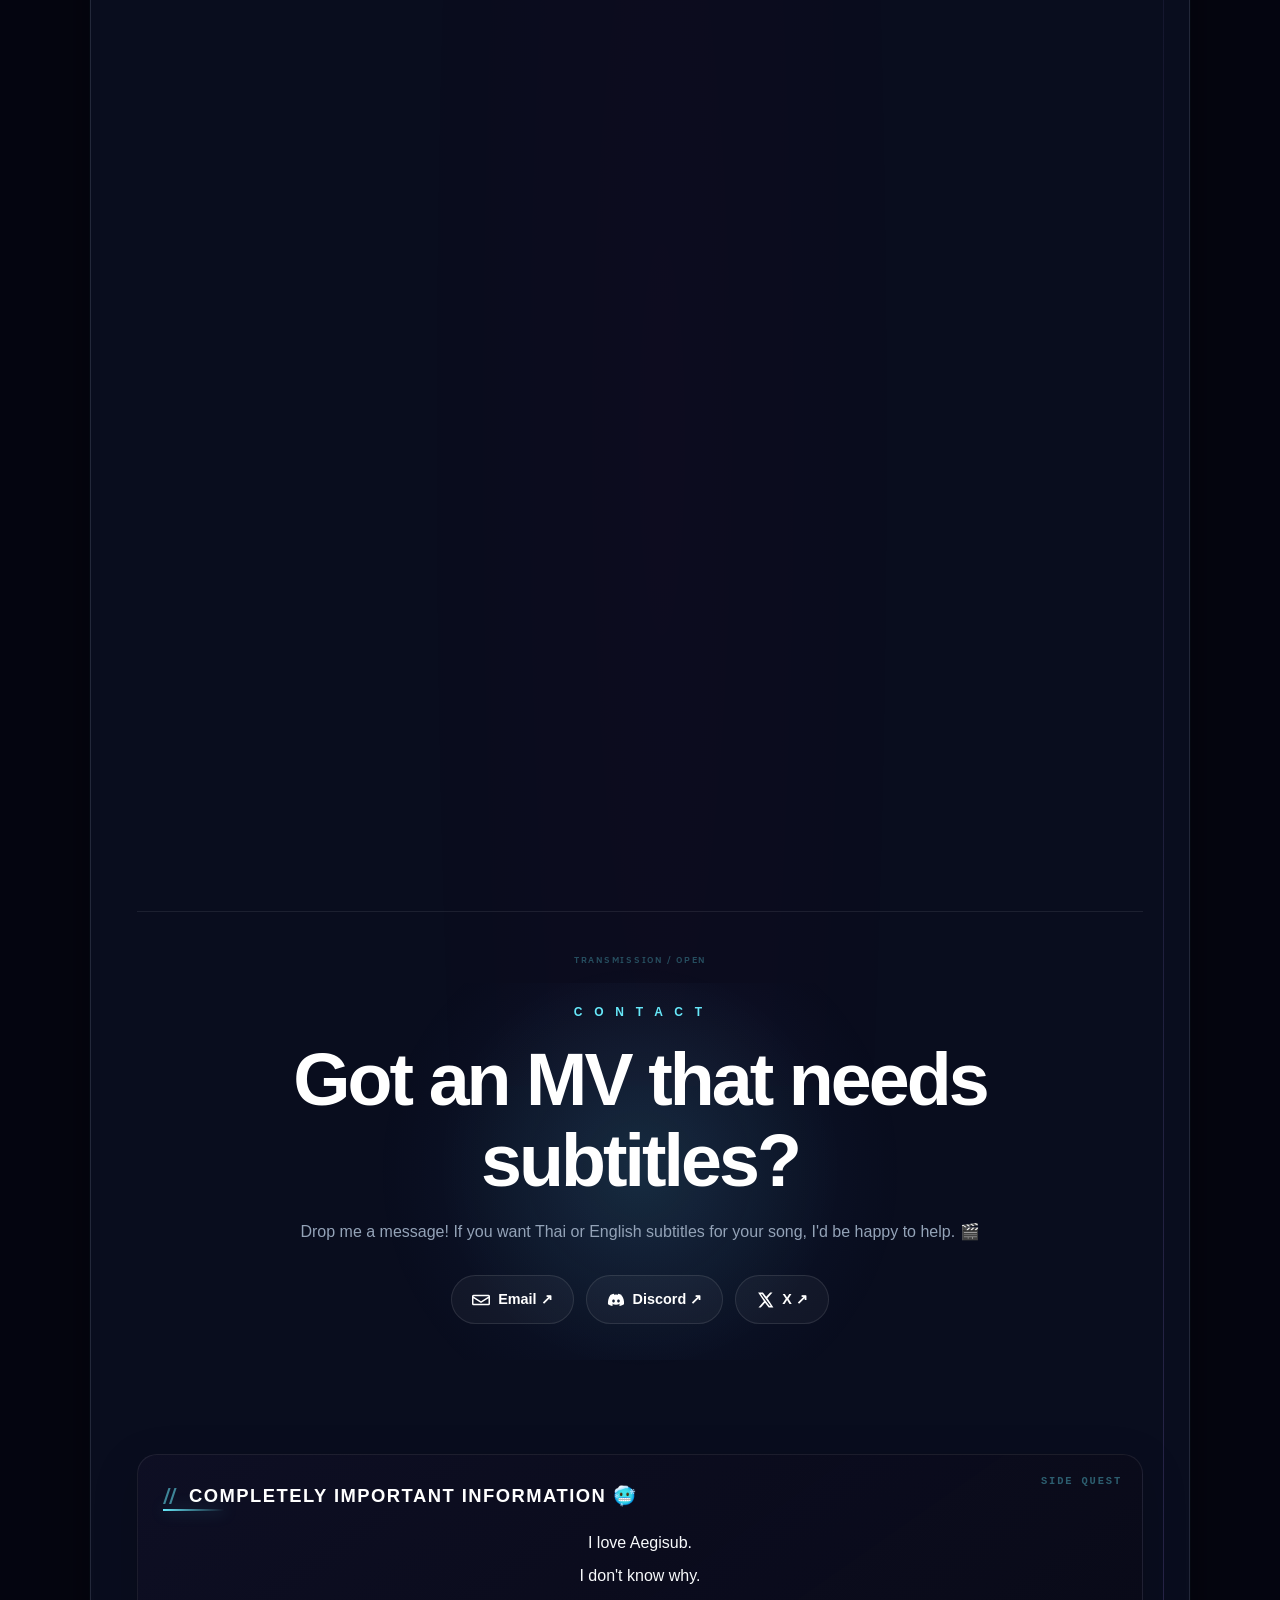
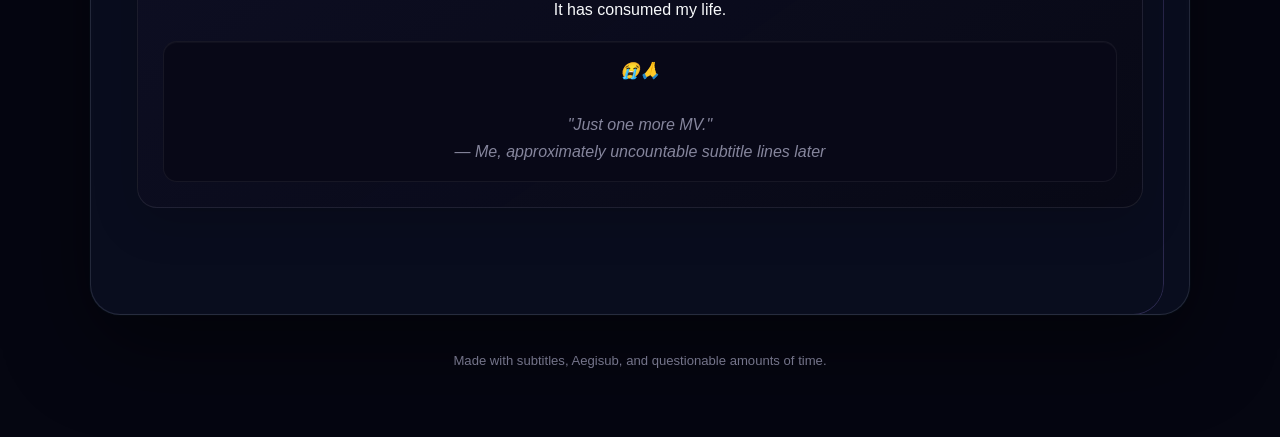
==== commit 7407e1b3: "visual warn" ====
--- a/index.html
+++ b/index.html
@@ -3413,10 +3413,12 @@
 #my-works .letterplane-project .project-title{display:flex;flex-direction:column;align-items:flex-start;gap:2px;max-width:100%;color:#12366f!important;text-decoration:none!important;line-height:1.08!important;overflow:visible!important}
 #my-works .letterplane-project .lp-title-jp{font-family:'Noto Serif JP','Yu Mincho', "IBM Plex Sans Thai", serif!important;font-size:clamp(2.25rem,4.5vw,4.1rem)!important;line-height:1.25!important;letter-spacing:.07em!important;color:#12366f!important}
 #my-works .letterplane-project .lp-title-en{margin:.02em 0 .1em .12em!important;color:#5797f7!important;font:600 clamp(2.6rem,4.8vw,4.25rem)/.95 'Caveat','Segoe Print', "IBM Plex Sans Thai","Noto Serif JP", cursive!important;transform:rotate(-3deg)!important}
-#my-works .letterplane-project .producer{margin:4px 0 0!important;color:#285185!important;font-size:clamp(.9rem,1.4vw,1.05rem)!important}
+#my-works .letterplane-project .producer{margin:4px 0 0!important;color:#285185!important;font-size:clamp(.9rem,1.4vw,1.05rem)!important;font-weight:600!important}
 #my-works .letterplane-project .lp-deck{max-width:35rem;margin:8px 0 0!important;color:#193e70!important;font:500 clamp(.95rem,1.45vw,1.12rem)/1.8 Arial,sans-serif!important}
 #my-works .letterplane-project .lp-meta{display:flex;align-items:center;justify-content:flex-start;gap:18px;position:relative;margin-top:auto;padding:12px 100px 12px 0!important;border-top:1px dashed #c8ad7e!important;border-bottom:1px dashed #c8ad7e!important;color:#725f42!important;font:800 .68rem/1.5 ui-monospace, "IBM Plex Sans Thai", monospace!important;letter-spacing:.07em!important}
-#my-works .letterplane-project .lp-meta::after{content:'飛行手紙 · AIR MAIL\A31 · 07 · 2026\AONE LETTER,\AONE SUMMER';white-space:pre;position:absolute;right:5px;top:50%;transform:translateY(-50%) rotate(-7deg);padding:8px 9px;border:3px solid #d96b83;color:#c84e6b;background:rgba(255,248,238,.92);font:900 .52rem/1.35 Arial,sans-serif;text-align:center;letter-spacing:.035em;min-width:90px;box-sizing:border-box}
+/* The stamp is attached to "VE 015", so it covers only those 6 characters: "UNSENT / ARCHI" stays visible. */
+#my-works .letterplane-project .lp-meta .lp-stamp-anchor{position:relative}
+#my-works .letterplane-project .lp-meta .lp-stamp-anchor::after{content:'飛行手紙 · AIR MAIL\A 31 · 07 · 2026\AONE LETTER,\AONE SUMMER';white-space:pre;position:absolute;left:3px;right:auto;top:50%;transform:translateY(-50%) rotate(-7deg);padding:8px 9px;border:3px solid #d96b83;color:#c84e6b;background:rgba(255,248,238,.92);font:900 .52rem/1.35 Arial,sans-serif;text-align:center;letter-spacing:.035em;min-width:90px;box-sizing:border-box}
 #my-works .letterplane-project .lp-memory-strip{display:none!important}
 #my-works .letterplane-project .lp-letter-toggle{grid-column:1/-1;grid-row:2;position:relative;display:flex!important;align-items:center;justify-content:center;gap:14px;width:100%;min-height:76px;margin:22px 0 0!important;padding:18px!important;border:1px solid #dfd1b8!important;border-radius:0!important;background:linear-gradient(180deg,#fffaf0,#f0e4ce)!important;box-shadow:0 5px 12px rgba(70,55,34,.12)!important;color:#173d78!important;font:600 1.3rem/1.4 'Caveat','Segoe Print', "IBM Plex Sans Thai","Noto Serif JP", cursive!important;cursor:pointer}
 #my-works .letterplane-project .lp-letter-toggle::before{content:'';position:absolute;inset:0;opacity:.65;pointer-events:none;background:repeating-linear-gradient(to bottom,transparent 0,transparent 24px,rgba(82,132,189,.12) 25px,transparent 26px)}
@@ -4280,7 +4282,7 @@
 /* Thai subtitle labels tuned to each project's existing visual language. */
 #my-works .do-again-subtitle-label{display:inline-flex;align-items:center;justify-content:center;align-self:flex-start;gap:7px;margin:7px 0 2px;padding:7px 11px;background:rgba(8,20,10,.82);border:1px solid #baff42;color:#d4ff75;box-shadow:3px 3px 0 #507c17,0 0 15px rgba(186,255,66,.12);font:800 .65rem/1.2 ui-monospace,SFMono-Regular,Menlo,Consolas,monospace;letter-spacing:.12em;text-transform:uppercase;transform:rotate(-1deg)}
 #my-works .do-again-subtitle-label::before{content:"";width:5px;height:5px;border-radius:50%;background:#caff59;box-shadow:0 0 8px #caff59}
-#my-works .letterplane-project .lp-sticky-note{font-size:clamp(.66rem,1vw,.82rem)!important;line-height:1.3!important;letter-spacing:.035em!important;text-align:center;max-width:150px;padding:18px 14px!important;overflow-wrap:anywhere}
+#my-works .letterplane-project .lp-sticky-note{font-size:clamp(.66rem,1vw,.82rem)!important;line-height:1.3!important;letter-spacing:.035em!important;text-align:center;width:fit-content!important;max-width:none!important;right:6px!important;padding:10px 15px!important;overflow-wrap:normal}
 /* Watch link shares Do That Again's subtitle-label treatment: lime, compact, no play icon. */
 #my-works .do-again-watch-link{display:inline-flex;align-items:center;gap:8px;align-self:flex-start;margin:5px 0 3px;padding:7px 11px;background:rgba(8,20,10,.82);border:1px solid #baff42;color:#fff!important;box-shadow:3px 3px 0 #507c17,0 0 15px rgba(186,255,66,.12);font:800 .65rem/1.2 ui-monospace,SFMono-Regular,Menlo,Consolas,monospace;letter-spacing:.12em;text-decoration:none;text-transform:uppercase;transform:rotate(-1deg);transition:transform .2s ease,background .2s ease,box-shadow .2s ease}
 #my-works .do-again-watch-link span{font-size:1rem;line-height:.8;color:#d4ff75}
@@ -4911,6 +4913,7 @@
                                     <span class="dld-crosshair" aria-hidden="true">+</span>
                                 </a>
                                 <div class="dld-scan-caption" aria-hidden="true"><span>IMAGE SIGNAL: UNSTABLE</span><span class="dld-signal-bars"><i></i><i></i><i></i><i></i><i></i><i></i><i></i></span><span>1280×720</span></div>
+                                <div class="dld-error-window" aria-hidden="true"><div class="dld-error-title"><span>⚠ SYSTEM MESSAGE</span><span>×</span></div><p>PLEASE KEEP BREATHING_</p><small>YOU ARE MORE THAN YOUR OUTPUT.</small></div>
                             </div>
                             <div class="project-info dld-project-info">
                                 <div class="dld-alert-strip" aria-hidden="true"><span class="dld-alert-blink">!</span> WORK CYCLE EXCEEDED SAFE LIMIT <span>ERR_041</span></div>
@@ -4919,22 +4922,111 @@
                                     <a class="project-title dld-title" data-glitch="DON'T LET&#10;ME DOWN." href="https://www.youtube.com/watch?v=QzXs2d02_8A" target="_blank" rel="noopener noreferrer">DON'T LET<br><em>ME DOWN</em><span class="dld-title-period">.</span></a>
                                     <span class="dld-title-side" aria-hidden="true">PLEASE<br>RESPOND_</span>
                                 </div>
-                                <div class="dld-terminal-line" aria-hidden="true"><span>WORK CYCLE: ENDLESS</span><span class="dld-live-dot"><i></i> LIVE FEED</span></div>
-                                <div class="dld-meters" aria-label="Decorative fictional system status indicators">
-                                    <div class="dld-meter"><div><span>ENERGY</span><b>03%</b></div><span class="dld-meter-track"><i class="dld-energy-fill"></i></span></div>
-                                    <div class="dld-meter"><div><span>TASKS REMAINING</span><b>∞</b></div><span class="dld-meter-track"><i class="dld-task-fill"></i></span></div>
+                                <div class="dld-status" aria-hidden="true">
+                                    <div class="dld-status-panel">
+                                        <div class="dld-terminal-line"><span>WORK CYCLE: ENDLESS</span><span class="dld-live-dot"><i></i> LIVE FEED</span></div>
+                                        <div class="dld-meter"><div><span>ENERGY</span><b>03%</b></div><span class="dld-meter-track"><i class="dld-energy-fill"></i></span></div>
+                                        <div class="dld-meter"><div><span>TASKS REMAINING</span><b>∞</b></div></div>
+                                    </div>
+                                    <span class="dld-meter-track dld-task-track"><i class="dld-task-fill"></i></span>
                                 </div>
-                                <div class="dld-error-window" aria-hidden="true"><div class="dld-error-title"><span>⚠ SYSTEM MESSAGE</span><span>×</span></div><p>PLEASE KEEP BREATHING_</p><small>YOU ARE MORE THAN YOUR OUTPUT.</small></div>
                                 <p class="producer dld-credit">d0tc0mmie <span>//</span> PROJECT 10 <span>//</span> FEAT. GUMI</p>
                                 <p class="dld-tagline">NO BREAKS. NO EXIT.<br><strong>STILL ALIVE?</strong></p>
+                                <div class="dld-action-row">
                                 <div class="subtitle-language-badges" aria-label="Available subtitle languages"><span class="subtitle-language-badge subtitle-language-badge--th">THAI SUBTITLE</span></div>
                                 <a class="project-watch-button project-watch-button--pink dld-watch-button" href="https://www.youtube.com/watch?v=QzXs2d02_8A" target="_blank" rel="noopener noreferrer" aria-label="Watch Don't Let Me Down featuring GUMI music video on YouTube"><span aria-hidden="true">▶</span> WATCH THE MV <span aria-hidden="true">↗</span></a>
-                                <span class="dld-side-note" aria-hidden="true">URGENT / UNFINISHED / UNABLE TO LOG OUT</span>
+                                </div>
+                                <div class="dld-footer-row">
+                                    <span class="dld-side-note" aria-hidden="true">URGENT / UNFINISHED / UNABLE TO LOG OUT</span>
+                                    <button type="button" class="dld-effects-toggle" id="dldEffectsToggle" aria-pressed="true">EFFECTS: ON</button>
+                                </div>
+                            </div>
+                        </div>
+                        <div class="dld-motion-gate" id="dldMotionGate" role="alertdialog" aria-labelledby="dldGateTitle" aria-describedby="dldGateText">
+                            <div class="dld-gate-panel">
+                                <div class="dld-gate-tape"><span id="dldGateTitle">MOTION SAFETY</span></div>
+                                <div class="dld-gate-body" id="dldGateText">
+                                    <p class="dld-gate-lead"><span data-l="en">This card contains heavy effects.</span><span data-l="th">การ์ดนี้มีเอฟเฟกต์ภาพที่รุนแรง</span><span data-l="ja">このカードには強い視覚エフェクトが含まれています。</span></p>
+                                    <p class="dld-gate-hint"><span data-l="en">If you are sensitive to motion or flashing lights, please choose <b>NO</b>.</span><span data-l="th">หากคุณไวต่อการเคลื่อนไหวหรือแสงกะพริบ กรุณาเลือก <b>ไม่</b></span><span data-l="ja">動きや点滅する光に敏感な方は、<b>いいえ</b>を選んでください。</span></p>
+                                    <p class="dld-gate-q"><span data-l="en">Keep the effects?</span><span data-l="th">เปิดเอฟเฟกต์ต่อไปหรือไม่?</span><span data-l="ja">エフェクトを表示しますか？</span></p>
+                                </div>
+                                <div class="dld-gate-actions">
+                                    <button type="button" class="dld-gate-btn dld-gate-btn--yes" data-dld-effects="on"><span data-l="en">YES</span><span data-l="th">ใช่</span><span data-l="ja">はい</span></button>
+                                    <button type="button" class="dld-gate-btn dld-gate-btn--no" data-dld-effects="off"><span data-l="en">NO</span><span data-l="th">ไม่</span><span data-l="ja">いいえ</span></button>
+                                </div>
                             </div>
                         </div>
                         <div class="dld-bottom-ticker" aria-hidden="true"><div><span>OVERTIME OVERTIME OVERTIME</span><b>✳</b><span>NO EXIT FOUND</span><b>✳</b><span>PLEASE KEEP BREATHING_</span><b>✳</b><span>OVERTIME OVERTIME OVERTIME</span><b>✳</b><span>NO EXIT FOUND</span><b>✳</b></div></div>
                         <span class="dld-corner-code" aria-hidden="true">DLD-10 / 404: REST NOT FOUND</span>
                     </article>
+<script>
+/* DON'T LET ME DOWN — motion-safety choice (remembered on this device) */
+(function () {
+  var card = document.querySelector('.dld-reboot');
+  var gate = card && card.querySelector('.dld-motion-gate');
+  if (!card || !gate) return;
+  var toggle = card.querySelector('#dldEffectsToggle');
+  var KEY = 'packpm-dld-effects';
+  var parts = card.querySelectorAll('.dld-topbar, .dld-main-grid, .dld-bottom-ticker');
+  var LABELS = {
+    en: ['EFFECTS: ON', 'EFFECTS: OFF'],
+    th: ['เอฟเฟกต์: เปิด', 'เอฟเฟกต์: ปิด'],
+    ja: ['エフェクト: ON', 'エフェクト: OFF']
+  };
+  function lang() {
+    var l = (document.documentElement.lang || 'en').slice(0, 2);
+    return LABELS[l] ? l : 'en';
+  }
+  function setInert(on) {
+    Array.prototype.forEach.call(parts, function (el) {
+      if (on) el.setAttribute('inert', ''); else el.removeAttribute('inert');
+    });
+  }
+  function label() {
+    if (!toggle || card.classList.contains('dld-pending')) return;
+    var off = card.classList.contains('dld-calm');
+    toggle.setAttribute('aria-pressed', off ? 'false' : 'true');
+    toggle.textContent = LABELS[lang()][off ? 1 : 0];
+  }
+  function apply(mode) {
+    card.classList.remove('dld-pending');
+    setInert(false);
+    card.classList.toggle('dld-calm', mode === 'off');
+    label();
+  }
+  function save(mode) { try { localStorage.setItem(KEY, mode); } catch (e) {} }
+
+  var saved = null;
+  try { saved = localStorage.getItem(KEY); } catch (e) {}
+  var reduce = window.matchMedia && window.matchMedia('(prefers-reduced-motion: reduce)').matches;
+
+  if (saved === 'on' || saved === 'off') {
+    apply(saved);
+  } else if (reduce) {
+    apply('off');
+  } else {
+    card.classList.add('dld-pending');
+    setInert(true);
+    if (toggle) toggle.textContent = LABELS[lang()][0];
+  }
+
+  gate.addEventListener('click', function (e) {
+    var b = e.target.closest('[data-dld-effects]');
+    if (!b) return;
+    var mode = b.getAttribute('data-dld-effects');
+    save(mode);
+    apply(mode);
+    if (toggle) toggle.focus({ preventScroll: true });
+  });
+  if (toggle) toggle.addEventListener('click', function () {
+    var next = card.classList.contains('dld-calm') ? 'on' : 'off';
+    save(next);
+    apply(next);
+  });
+  new MutationObserver(label).observe(document.documentElement, { attributes: true, attributeFilter: ['lang'] });
+})();
+</script>
+
 
 
                     <!-- 06 — DO THAT AGAIN: OUT OF BOUNDS -->
@@ -4995,7 +5087,7 @@
 
                             <p class="producer">Yowane | Project 15</p>
                             <p class="lp-deck">A letter that never found its address. A summer that never really left.</p>
-                            <div class="lp-meta"><span>飛行手紙</span><span>UNSENT / ARCHIVE 015</span></div>
+                            <div class="lp-meta"><span>飛行手紙</span><span>UNSENT / ARCHI<span class="lp-stamp-anchor">VE 015</span></span></div>
                             <div class="lp-memory-strip">
                                 <img src="./assets/card-assets/letterplane-memory.webp" alt="Letterplane scrapbook memory: Teto, blue sky and telephone wires" loading="lazy">
                                 <span>MEMORY FRAGMENT 01 <i>— the sky was painfully blue</i></span>
@@ -7100,5 +7192,102 @@
 
 </style>
 
+<style id="dld-polish">
+/* DON'T LET ME DOWN — readability, status block, labels and the motion-safety gate.
+   Loaded after the original card styles, so these rules win. */
+#my-works .dld-reboot{--dld-dim:rgba(170,186,255,.62)}
+#my-works .dld-reboot::before{opacity:.12}   /* scanlines: lighter so text stays readable */
+#my-works .dld-reboot::after{opacity:.11}    /* diagonal light beam */
+
+/* 1. Decoration stays small and quiet; real information gets bigger and brighter */
+#my-works .dld-kicker-row{font-size:.6rem;color:rgba(32,224,192,.72)}
+#my-works .dld-scan-caption{font-size:.6rem;color:var(--dld-dim)}
+#my-works .dld-micro-label{font-size:.6rem;color:rgba(32,224,192,.78)}
+#my-works .dld-alert-strip{font-size:.6rem}
+#my-works .dld-side-note{margin:0;font-size:.58rem;color:rgba(119,136,191,.85)}
+#my-works .dld-corner-code{font-size:.56rem;color:rgba(170,186,255,.5)}
+#my-works .project .producer.dld-credit{margin:2px 0 2px;color:#fff;opacity:1;font:800 .92rem/1.35 ui-monospace,SFMono-Regular,Menlo,Consolas,"IBM Plex Sans Thai",monospace;letter-spacing:.04em}
+#my-works .project .producer.dld-credit span{color:var(--dld-pink)}
+#my-works .dld-tagline{font-size:.82rem}
+#my-works .dld-tagline strong{font-size:1.1rem}
+#my-works .dld-watch-button{font-size:.84rem;padding:11px 16px}
+#my-works .dld-watch-button:focus-visible{transform:translate(-2px,-2px);box-shadow:7px 7px 0 var(--dld-pink),0 0 16px rgba(234,255,0,.2);outline:2px solid #fff;outline-offset:3px}
+
+/* 2. Left column: thumbnail lines up with the SUBJECT line, system message docks at the bottom */
+#my-works .dld-hero-column{justify-content:flex-start;padding-top:46px}
+#my-works .dld-hero-column .dld-error-window{align-self:flex-start;width:min(100%,360px);margin:auto 0 0;position:relative;z-index:2}
+#my-works .dld-hero-column .dld-scan-caption{margin-bottom:18px}
+#my-works .dld-error-title{font-size:.62rem}
+#my-works .dld-error-window p{font-size:.9rem}
+#my-works .dld-error-window small{font-size:.74rem;color:#e3e9ff}
+
+/* 3. Logo row: "PLEASE RESPOND_" sits beside the logo instead of under its shadow */
+#my-works .dld-title-wrap{align-self:stretch;display:flex;flex-wrap:wrap;align-items:flex-end;column-gap:16px}
+#my-works .dld-title-wrap .dld-micro-label{flex:0 0 100%}
+#my-works .dld-title-side{position:static;margin:0 0 14px;font-size:.64rem;transform:rotate(5deg)}
+
+/* 4. One status block. The "infinite" task bar breaks out of it and runs to the card edge. */
+#my-works .dld-status{align-self:stretch;position:relative;margin:4px 0 8px}
+#my-works .dld-status-panel{box-sizing:border-box;width:57%;min-width:236px;max-width:100%;padding:10px 12px 24px;border:1px solid rgba(123,139,202,.62);background:linear-gradient(160deg,rgba(18,61,255,.2),rgba(8,15,44,.74));box-shadow:3px 3px 0 rgba(255,57,189,.3)}
+#my-works .dld-status-panel .dld-terminal-line{margin:0 0 10px;padding-bottom:7px;font-size:.62rem;color:var(--dld-dim)}
+#my-works .dld-status-panel .dld-meter+.dld-meter{margin-top:9px}
+#my-works .dld-status-panel .dld-meter>div{font-size:.62rem;color:var(--dld-dim)}
+#my-works .dld-status-panel .dld-meter b{font-size:.82rem}
+#my-works .dld-status-panel .dld-meter:last-child b{font-size:1.15rem;line-height:.8}
+#my-works .dld-task-track{position:relative;z-index:2;display:block;height:10px;margin:-18px -16px 0 12px;border-right:0}
+@media(max-width:680px){
+  #my-works .dld-hero-column{padding-top:12px}
+  #my-works .dld-hero-column .dld-error-window{margin:14px 0 0;width:100%}
+  #my-works .dld-status-panel{width:100%}
+  #my-works .dld-task-track{margin-right:0}
+}
+
+/* 5. Thai subtitle label + watch button belong together */
+#my-works .dld-action-row{display:flex;flex-wrap:wrap;align-items:center;gap:14px 18px;margin:4px 0 0}
+#my-works .dld-reboot .subtitle-language-badges{margin:0}
+#my-works .dld-reboot .subtitle-language-badge--th{min-height:40px;padding:6px 14px 6px 6px;gap:10px;border:2px solid var(--dld-pink);border-radius:0;background:var(--dld-blue);color:var(--dld-lime);box-shadow:4px 4px 0 var(--dld-pink);transform:rotate(-1deg);font:900 .84rem/1 ui-monospace,SFMono-Regular,Menlo,Consolas,"IBM Plex Sans Thai",monospace;letter-spacing:.08em}
+#my-works .dld-reboot .subtitle-language-badge--th::before{content:"CC";width:auto;height:auto;flex:none;padding:6px 6px;border-radius:0;background:var(--dld-lime);color:#07102c;box-shadow:none;font-size:.72rem;letter-spacing:.03em}
+
+/* 6. Footer row: tiny note + effects switch */
+#my-works .dld-footer-row{align-self:stretch;display:flex;align-items:center;justify-content:space-between;gap:10px;margin:10px 0 14px}
+#my-works .dld-effects-toggle{flex:none;min-height:30px;padding:6px 10px;border:1px solid rgba(170,186,255,.5);background:rgba(8,15,44,.7);color:#c9d4ff;font:800 .62rem/1 ui-monospace,SFMono-Regular,Menlo,Consolas,"IBM Plex Sans Thai",monospace;letter-spacing:.08em;cursor:pointer}
+#my-works .dld-effects-toggle:hover,#my-works .dld-effects-toggle:focus-visible{border-color:var(--dld-lime);color:var(--dld-lime);outline:none}
+#my-works .dld-effects-toggle:focus-visible{outline:2px solid #fff;outline-offset:2px}
+
+/* 7. Motion-safety gate (covers and blurs the card until the visitor chooses) */
+#my-works .dld-motion-gate{display:none;position:absolute;inset:0;z-index:30;place-items:center;padding:18px;background:rgba(4,8,26,.6);-webkit-backdrop-filter:blur(14px) saturate(.85);backdrop-filter:blur(14px) saturate(.85)}
+#my-works .dld-reboot.dld-pending .dld-motion-gate{display:grid}
+#my-works .dld-motion-gate [data-l]{display:none}
+html:not([lang="th"]):not([lang="ja"]) #my-works .dld-motion-gate [data-l="en"],
+html[lang="th"] #my-works .dld-motion-gate [data-l="th"],
+html[lang="ja"] #my-works .dld-motion-gate [data-l="ja"]{display:inline}
+#my-works .dld-gate-panel{width:min(100%,540px);background:#07102c;border:2px solid var(--dld-lime);box-shadow:7px 7px 0 var(--dld-pink),0 0 44px rgba(18,61,255,.5);color:#fff;text-align:center}
+#my-works .dld-gate-tape{padding:14px 12px;border-bottom:2px solid var(--dld-lime);background:repeating-linear-gradient(-45deg,var(--dld-lime) 0 14px,#07102c 14px 28px)}
+#my-works .dld-gate-tape span{display:inline-block;padding:7px 16px;border:2px solid var(--dld-lime);background:#07102c;color:var(--dld-lime);font:900 clamp(1rem,3.6vw,1.35rem)/1 ui-monospace,SFMono-Regular,Menlo,Consolas,monospace;letter-spacing:.22em}
+#my-works .dld-gate-body{padding:20px 22px 4px}
+#my-works .dld-gate-body p{margin:0}
+#my-works .dld-gate-lead{margin-bottom:12px!important;font:900 clamp(1rem,2.8vw,1.2rem)/1.4 ui-monospace,SFMono-Regular,Menlo,Consolas,"IBM Plex Sans Thai",monospace;color:#fff}
+#my-works .dld-gate-hint{display:inline-block;padding:9px 14px;border-left:4px solid var(--dld-lime);background:rgba(234,255,0,.14);color:#eef2ff;font:600 .95rem/1.55 Arial,Helvetica,"IBM Plex Sans Thai",sans-serif;text-align:left}
+#my-works .dld-gate-hint b{color:var(--dld-lime);font-weight:900;font-size:1.08em}
+#my-works .dld-gate-q{margin-top:30px!important;font:900 clamp(1.15rem,3.6vw,1.55rem)/1.3 ui-monospace,SFMono-Regular,Menlo,Consolas,"IBM Plex Sans Thai",monospace;color:#fff}
+#my-works .dld-gate-actions{display:flex;justify-content:center;gap:18px;padding:14px 22px 24px}
+#my-works .dld-gate-btn{min-width:132px;padding:12px 26px;border:3px solid #07102c;color:#07102c;font:900 clamp(1.4rem,5vw,2rem)/1 ui-monospace,SFMono-Regular,Menlo,Consolas,"IBM Plex Sans Thai",monospace;letter-spacing:.08em;cursor:pointer}
+#my-works .dld-gate-btn--yes{background:var(--dld-lime);box-shadow:5px 5px 0 var(--dld-pink)}
+#my-works .dld-gate-btn--no{background:var(--dld-pink);box-shadow:5px 5px 0 var(--dld-blue)}
+#my-works .dld-gate-btn:hover,#my-works .dld-gate-btn:focus-visible{background:#fff;transform:translate(-3px,-3px);box-shadow:8px 8px 0 var(--dld-blue),0 0 22px rgba(255,255,255,.35)}
+#my-works .dld-gate-btn:focus-visible{outline:3px solid var(--dld-lime);outline-offset:3px}
+@media(max-width:680px){#my-works .dld-motion-gate{place-items:start center;padding-top:26px}#my-works .dld-gate-body{padding:16px 16px 2px}#my-works .dld-gate-actions{gap:12px;padding:12px 16px 20px}}
+
+/* 8. Calm mode (visitor chose NO, or the device asks for reduced motion) and the waiting state before choosing */
+#my-works .dld-reboot.dld-calm *,#my-works .dld-reboot.dld-calm::before,#my-works .dld-reboot.dld-calm::after,
+#my-works .dld-reboot.dld-pending *,#my-works .dld-reboot.dld-pending::before,#my-works .dld-reboot.dld-pending::after{animation:none!important;transition:none!important}
+#my-works .dld-reboot.dld-calm::after,#my-works .dld-reboot.dld-pending::after{display:none}
+#my-works .dld-reboot.dld-calm .dld-image-link:hover img{transform:none;filter:saturate(1.22) contrast(1.09)}
+#my-works .dld-reboot.dld-calm .dld-title:hover::before,#my-works .dld-reboot.dld-calm .dld-title:hover::after,
+#my-works .dld-reboot.dld-calm .dld-title:focus-visible::before,#my-works .dld-reboot.dld-calm .dld-title:focus-visible::after{opacity:0}
+#my-works .dld-reboot.dld-calm .dld-bottom-ticker>div{transform:none}
+</style>
+
+
 </body>
 </html>
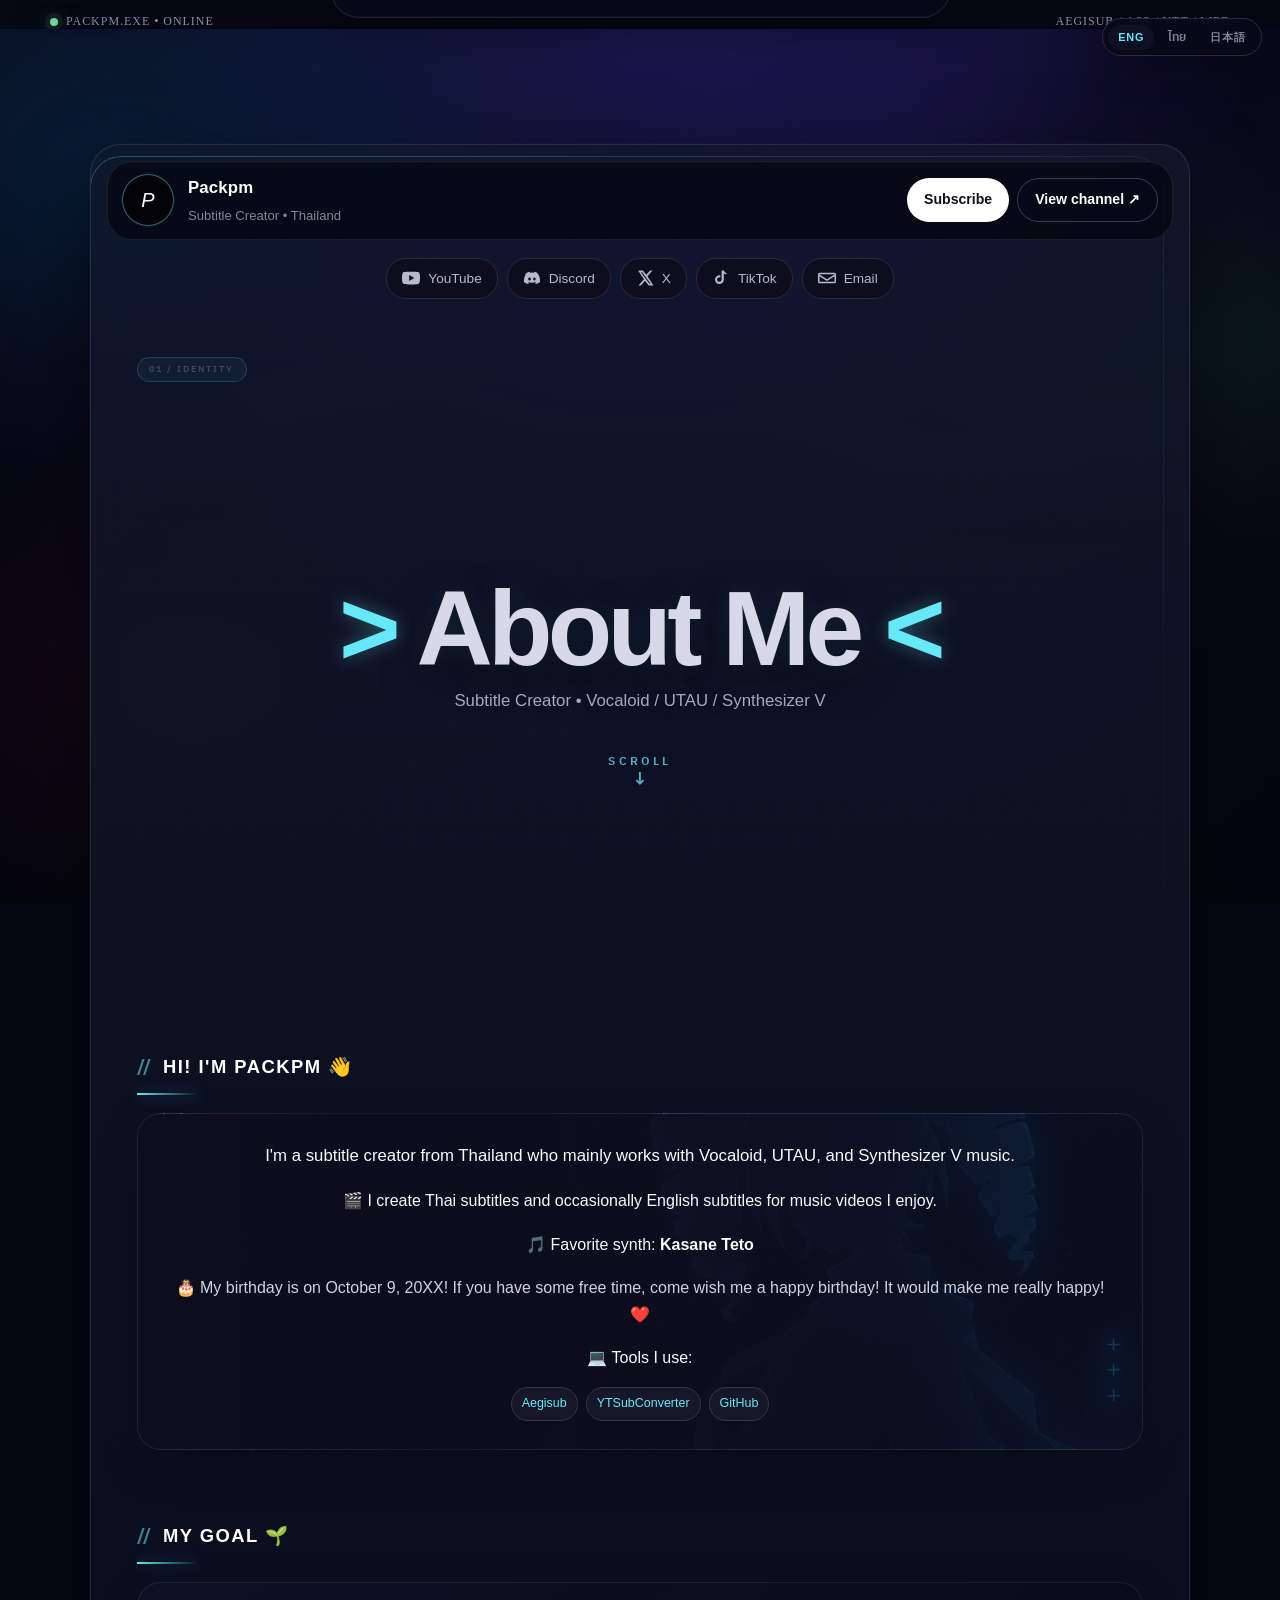
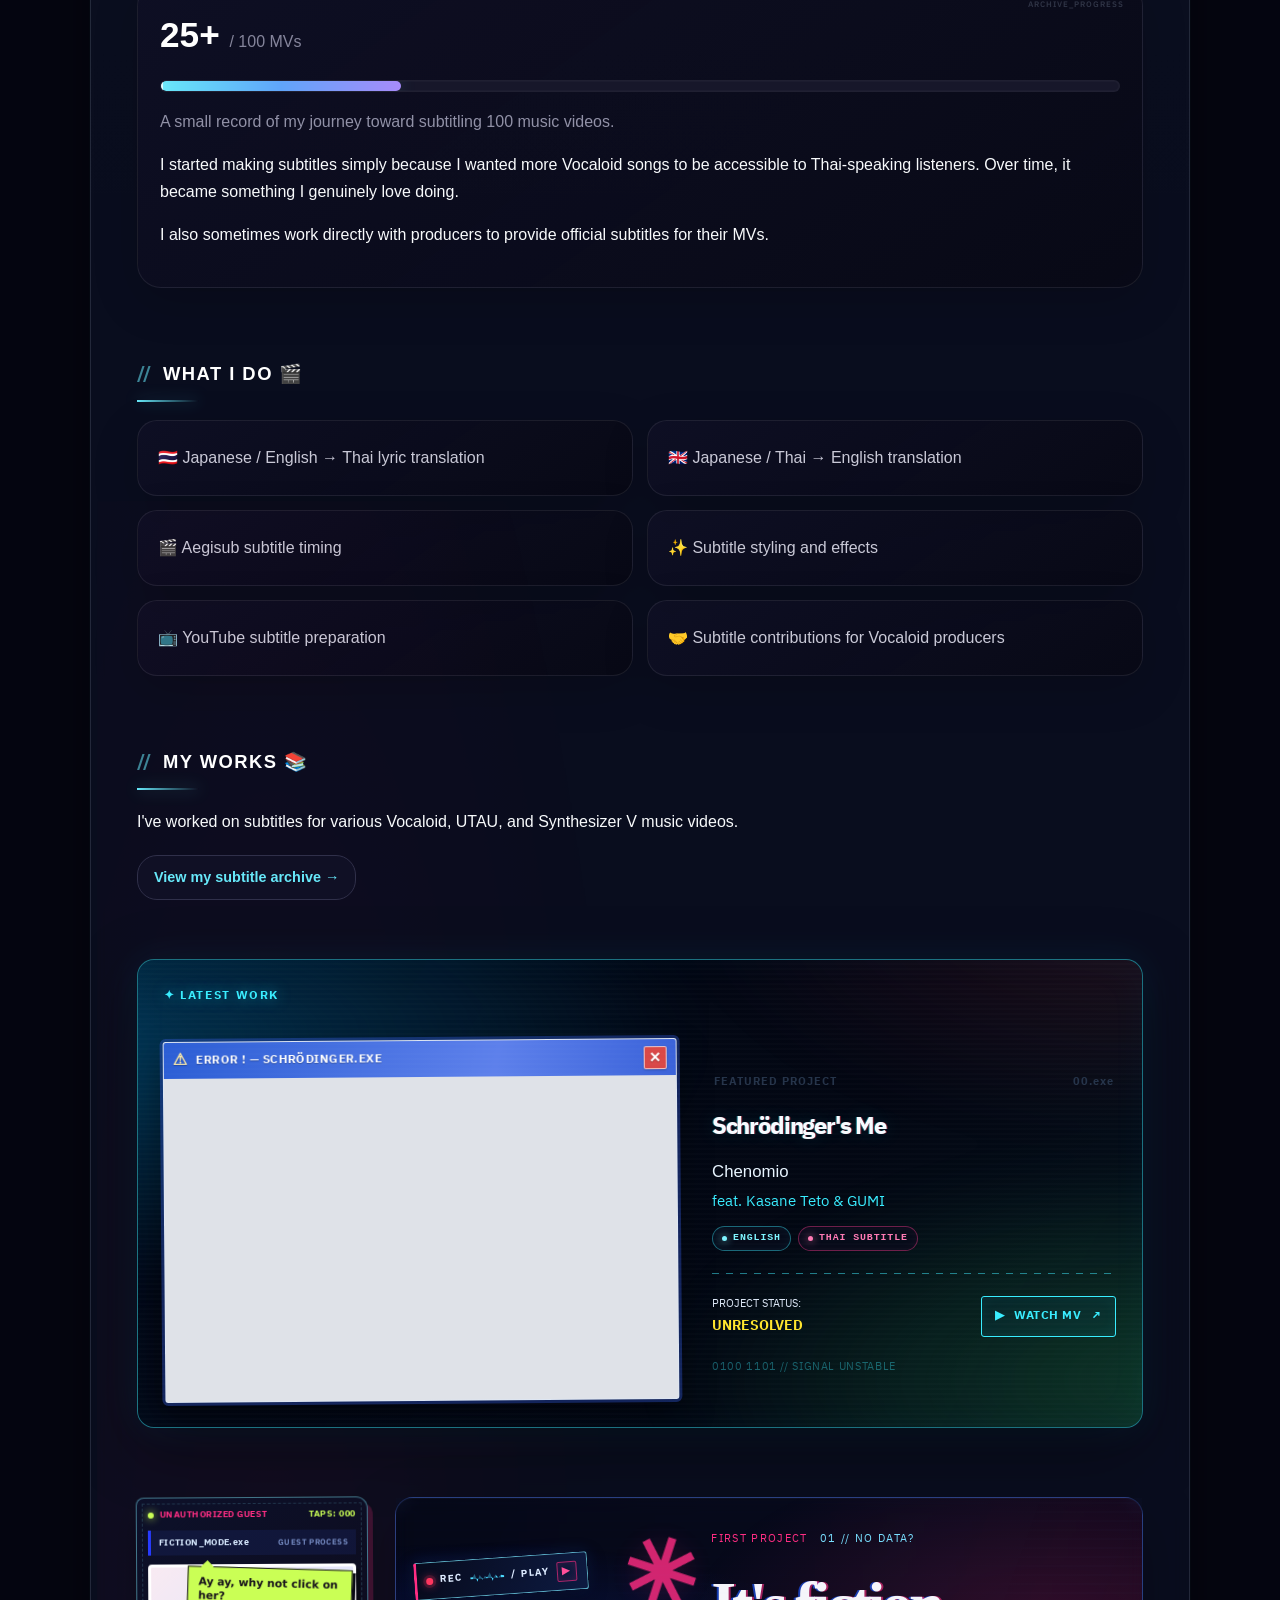
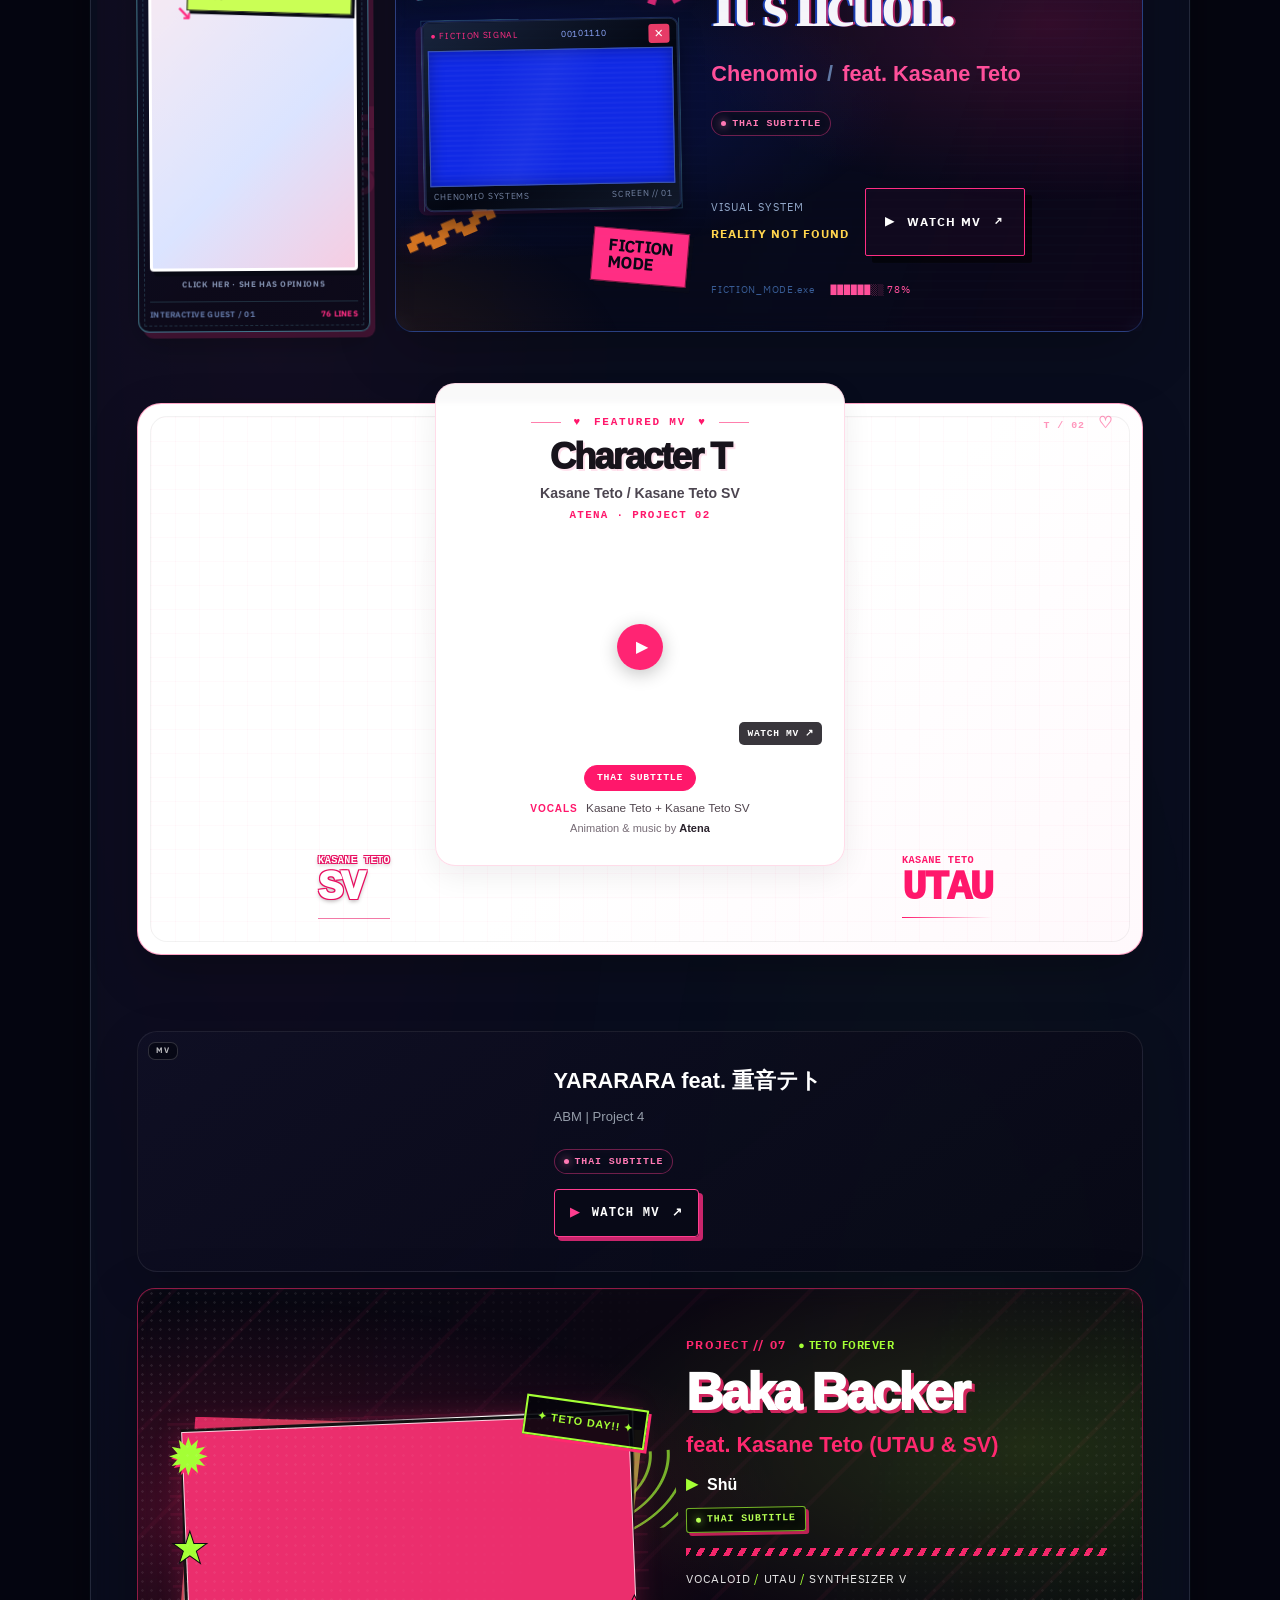
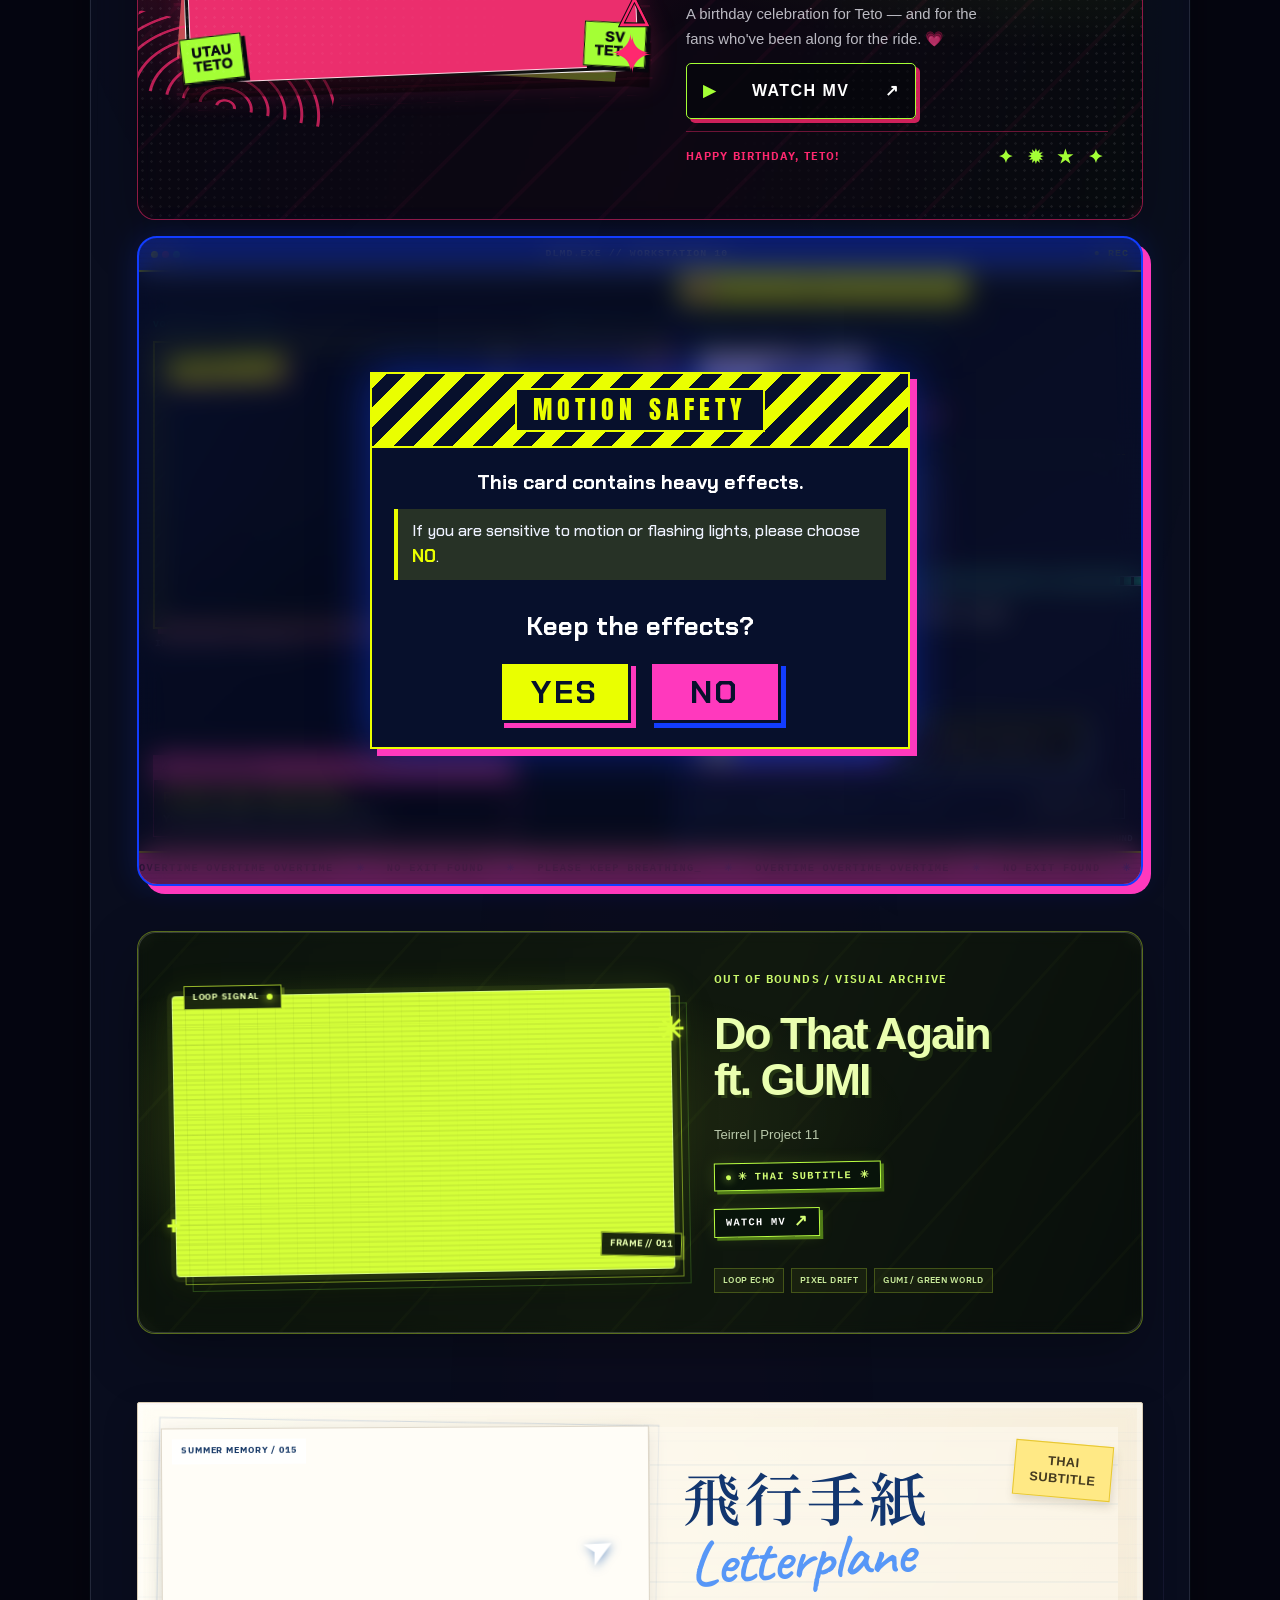
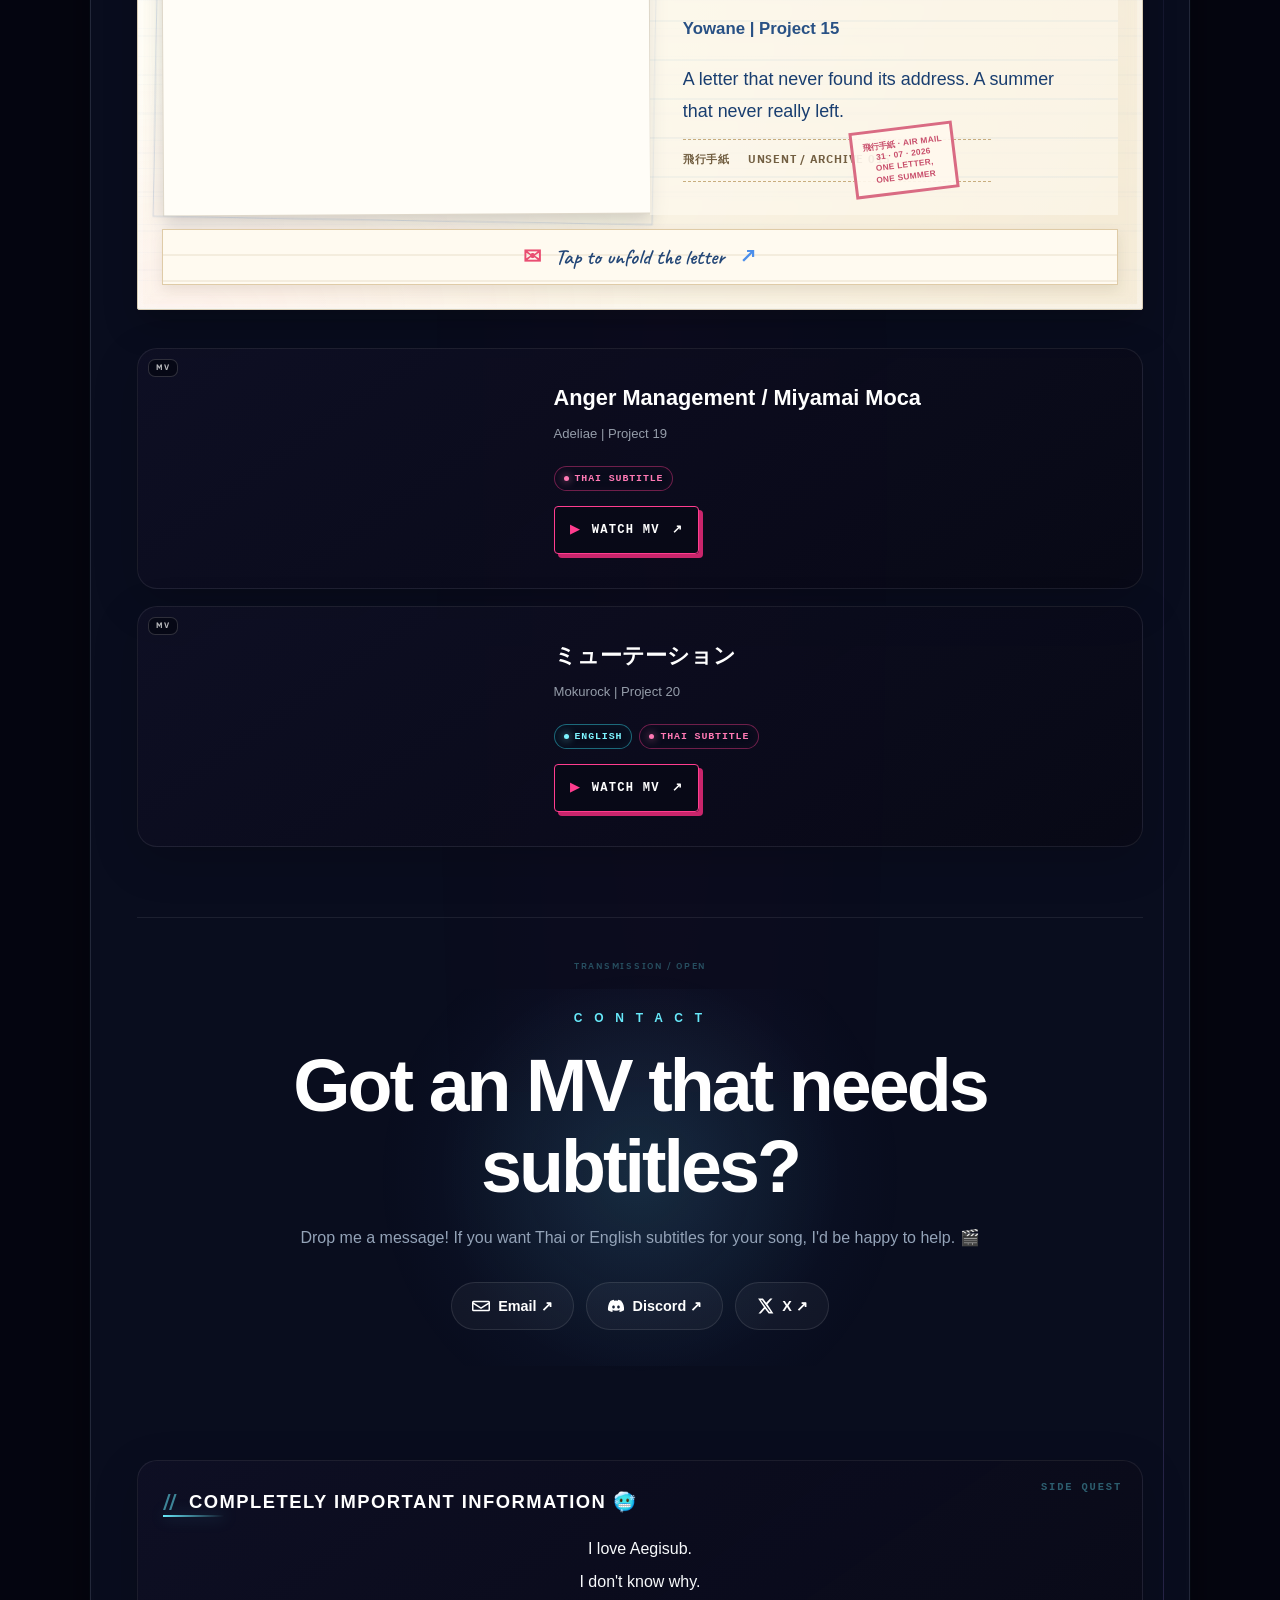
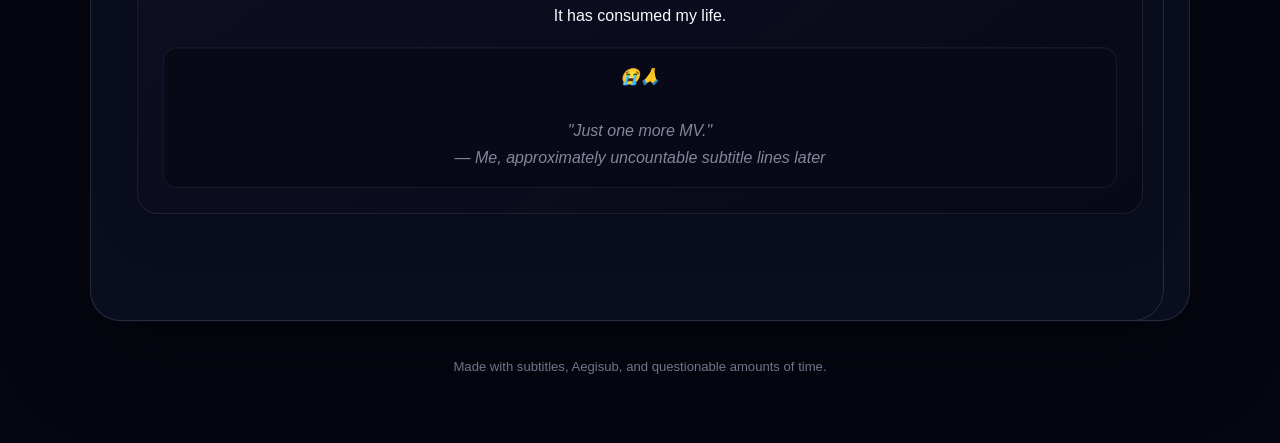
==== commit 1eb99f77: "little fix" ====
--- a/index.html
+++ b/index.html
@@ -2002,7 +2002,7 @@
 <!-- PACKPM THAI TYPOGRAPHY -->
 <link rel="preconnect" href="https://fonts.googleapis.com">
 <link rel="preconnect" href="https://fonts.gstatic.com" crossorigin>
-<link href="https://fonts.googleapis.com/css2?family=IBM+Plex+Sans+Thai:wght@400;500;600;700&family=Space+Grotesk:wght@400;500;600;700&display=swap" rel="stylesheet">
+<link href="https://fonts.googleapis.com/css2?family=IBM+Plex+Sans+Thai:wght@400;500;600;700&family=Space+Grotesk:wght@400;500;600;700&family=Anton&family=Chakra+Petch:wght@500;600;700&display=swap" rel="stylesheet">
 <style id="packpm-thai-font">
   /* Keep the Latin design, give Thai its own polished typeface. */
   body:lang(th),
@@ -4946,12 +4946,12 @@
                             <div class="dld-gate-panel">
                                 <div class="dld-gate-tape"><span id="dldGateTitle">MOTION SAFETY</span></div>
                                 <div class="dld-gate-body" id="dldGateText">
-                                    <p class="dld-gate-lead"><span data-l="en">This card contains heavy effects.</span><span data-l="th">การ์ดนี้มีเอฟเฟกต์ภาพที่รุนแรง</span><span data-l="ja">このカードには強い視覚エフェクトが含まれています。</span></p>
-                                    <p class="dld-gate-hint"><span data-l="en">If you are sensitive to motion or flashing lights, please choose <b>NO</b>.</span><span data-l="th">หากคุณไวต่อการเคลื่อนไหวหรือแสงกะพริบ กรุณาเลือก <b>ไม่</b></span><span data-l="ja">動きや点滅する光に敏感な方は、<b>いいえ</b>を選んでください。</span></p>
+                                    <p class="dld-gate-lead"><span data-l="en">This card contains heavy effects.</span><span data-l="th">หน้านี้มีเอฟเฟกต์ภาพที่เยอะเป็นพิเศษ</span><span data-l="ja">このカードには強い視覚エフェクトが含まれています。</span></p>
+                                    <p class="dld-gate-hint"><span data-l="en">If you are sensitive to motion or flashing lights, please choose <b>NO</b>.</span><span data-l="th">หากคุณไวต่อการเคลื่อนไหวหรือแสง กรุณาเลือก <b>ไม่</b></span><span data-l="ja">動きや点滅する光に敏感な方は、<b>いいえ</b>を選んでください。</span></p>
                                     <p class="dld-gate-q"><span data-l="en">Keep the effects?</span><span data-l="th">เปิดเอฟเฟกต์ต่อไปหรือไม่?</span><span data-l="ja">エフェクトを表示しますか？</span></p>
                                 </div>
                                 <div class="dld-gate-actions">
-                                    <button type="button" class="dld-gate-btn dld-gate-btn--yes" data-dld-effects="on"><span data-l="en">YES</span><span data-l="th">ใช่</span><span data-l="ja">はい</span></button>
+                                    <button type="button" class="dld-gate-btn dld-gate-btn--yes" data-dld-effects="on"><span data-l="en">YES</span><span data-l="th">เปิด</span><span data-l="ja">はい</span></button>
                                     <button type="button" class="dld-gate-btn dld-gate-btn--no" data-dld-effects="off"><span data-l="en">NO</span><span data-l="th">ไม่</span><span data-l="ja">いいえ</span></button>
                                 </div>
                             </div>
@@ -7199,6 +7199,10 @@
 #my-works .dld-reboot::before{opacity:.12}   /* scanlines: lighter so text stays readable */
 #my-works .dld-reboot::after{opacity:.11}    /* diagonal light beam */
 
+/* Logo font: Anton (free, SIL Open Font License) so every device shows the same logo.
+   Impact / Arial Black are only fallbacks. Anton has a single weight, so no fake bold. */
+#my-works .dld-title{font-family:"Anton",Impact,"Arial Black",system-ui,sans-serif;font-weight:400;font-synthesis:none;letter-spacing:-.025em;line-height:.88}
+
 /* 1. Decoration stays small and quiet; real information gets bigger and brighter */
 #my-works .dld-kicker-row{font-size:.6rem;color:rgba(32,224,192,.72)}
 #my-works .dld-scan-caption{font-size:.6rem;color:var(--dld-dim)}
@@ -7245,12 +7249,12 @@
 /* 5. Thai subtitle label + watch button belong together */
 #my-works .dld-action-row{display:flex;flex-wrap:wrap;align-items:center;gap:14px 18px;margin:4px 0 0}
 #my-works .dld-reboot .subtitle-language-badges{margin:0}
-#my-works .dld-reboot .subtitle-language-badge--th{min-height:40px;padding:6px 14px 6px 6px;gap:10px;border:2px solid var(--dld-pink);border-radius:0;background:var(--dld-blue);color:var(--dld-lime);box-shadow:4px 4px 0 var(--dld-pink);transform:rotate(-1deg);font:900 .84rem/1 ui-monospace,SFMono-Regular,Menlo,Consolas,"IBM Plex Sans Thai",monospace;letter-spacing:.08em}
+#my-works .dld-reboot .subtitle-language-badge--th{min-height:40px;padding:6px 14px 6px 6px;gap:10px;border:2px solid var(--dld-pink);border-radius:0;background:var(--dld-blue);color:var(--dld-lime);box-shadow:4px 4px 0 var(--dld-pink);transform:rotate(-1deg);font:700 .9rem/1 "Chakra Petch","IBM Plex Sans Thai",ui-monospace,SFMono-Regular,Menlo,Consolas,monospace;letter-spacing:.08em}
 #my-works .dld-reboot .subtitle-language-badge--th::before{content:"CC";width:auto;height:auto;flex:none;padding:6px 6px;border-radius:0;background:var(--dld-lime);color:#07102c;box-shadow:none;font-size:.72rem;letter-spacing:.03em}
 
 /* 6. Footer row: tiny note + effects switch */
 #my-works .dld-footer-row{align-self:stretch;display:flex;align-items:center;justify-content:space-between;gap:10px;margin:10px 0 14px}
-#my-works .dld-effects-toggle{flex:none;min-height:30px;padding:6px 10px;border:1px solid rgba(170,186,255,.5);background:rgba(8,15,44,.7);color:#c9d4ff;font:800 .62rem/1 ui-monospace,SFMono-Regular,Menlo,Consolas,"IBM Plex Sans Thai",monospace;letter-spacing:.08em;cursor:pointer}
+#my-works .dld-effects-toggle{flex:none;min-height:30px;padding:6px 10px;border:1px solid rgba(170,186,255,.5);background:rgba(8,15,44,.7);color:#c9d4ff;font:700 .68rem/1 "Chakra Petch","IBM Plex Sans Thai",ui-monospace,SFMono-Regular,Menlo,Consolas,monospace;letter-spacing:.08em;cursor:pointer}
 #my-works .dld-effects-toggle:hover,#my-works .dld-effects-toggle:focus-visible{border-color:var(--dld-lime);color:var(--dld-lime);outline:none}
 #my-works .dld-effects-toggle:focus-visible{outline:2px solid #fff;outline-offset:2px}
 
@@ -7263,15 +7267,15 @@
 html[lang="ja"] #my-works .dld-motion-gate [data-l="ja"]{display:inline}
 #my-works .dld-gate-panel{width:min(100%,540px);background:#07102c;border:2px solid var(--dld-lime);box-shadow:7px 7px 0 var(--dld-pink),0 0 44px rgba(18,61,255,.5);color:#fff;text-align:center}
 #my-works .dld-gate-tape{padding:14px 12px;border-bottom:2px solid var(--dld-lime);background:repeating-linear-gradient(-45deg,var(--dld-lime) 0 14px,#07102c 14px 28px)}
-#my-works .dld-gate-tape span{display:inline-block;padding:7px 16px;border:2px solid var(--dld-lime);background:#07102c;color:var(--dld-lime);font:900 clamp(1rem,3.6vw,1.35rem)/1 ui-monospace,SFMono-Regular,Menlo,Consolas,monospace;letter-spacing:.22em}
+#my-works .dld-gate-tape span{display:inline-block;padding:7px 16px;border:2px solid var(--dld-lime);background:#07102c;color:var(--dld-lime);font:400 clamp(1.15rem,4vw,1.6rem)/1 "Anton",Impact,"Arial Black",sans-serif;letter-spacing:.2em}
 #my-works .dld-gate-body{padding:20px 22px 4px}
 #my-works .dld-gate-body p{margin:0}
-#my-works .dld-gate-lead{margin-bottom:12px!important;font:900 clamp(1rem,2.8vw,1.2rem)/1.4 ui-monospace,SFMono-Regular,Menlo,Consolas,"IBM Plex Sans Thai",monospace;color:#fff}
-#my-works .dld-gate-hint{display:inline-block;padding:9px 14px;border-left:4px solid var(--dld-lime);background:rgba(234,255,0,.14);color:#eef2ff;font:600 .95rem/1.55 Arial,Helvetica,"IBM Plex Sans Thai",sans-serif;text-align:left}
+#my-works .dld-gate-lead{margin-bottom:12px!important;font:700 clamp(1.05rem,2.9vw,1.25rem)/1.45 "Chakra Petch","IBM Plex Sans Thai",ui-monospace,SFMono-Regular,Menlo,Consolas,monospace;color:#fff}
+#my-works .dld-gate-hint{display:inline-block;padding:9px 14px;border-left:4px solid var(--dld-lime);background:rgba(234,255,0,.14);color:#eef2ff;font:500 1rem/1.6 "Chakra Petch","IBM Plex Sans Thai",Arial,Helvetica,sans-serif;text-align:left}
 #my-works .dld-gate-hint b{color:var(--dld-lime);font-weight:900;font-size:1.08em}
-#my-works .dld-gate-q{margin-top:30px!important;font:900 clamp(1.15rem,3.6vw,1.55rem)/1.3 ui-monospace,SFMono-Regular,Menlo,Consolas,"IBM Plex Sans Thai",monospace;color:#fff}
+#my-works .dld-gate-q{margin-top:30px!important;font:700 clamp(1.2rem,3.8vw,1.6rem)/1.3 "Chakra Petch","IBM Plex Sans Thai",ui-monospace,SFMono-Regular,Menlo,Consolas,monospace;color:#fff}
 #my-works .dld-gate-actions{display:flex;justify-content:center;gap:18px;padding:14px 22px 24px}
-#my-works .dld-gate-btn{min-width:132px;padding:12px 26px;border:3px solid #07102c;color:#07102c;font:900 clamp(1.4rem,5vw,2rem)/1 ui-monospace,SFMono-Regular,Menlo,Consolas,"IBM Plex Sans Thai",monospace;letter-spacing:.08em;cursor:pointer}
+#my-works .dld-gate-btn{min-width:132px;padding:12px 26px;border:3px solid #07102c;color:#07102c;font:700 clamp(1.4rem,5vw,2rem)/1 "Chakra Petch","IBM Plex Sans Thai",ui-monospace,SFMono-Regular,Menlo,Consolas,monospace;letter-spacing:.08em;cursor:pointer}
 #my-works .dld-gate-btn--yes{background:var(--dld-lime);box-shadow:5px 5px 0 var(--dld-pink)}
 #my-works .dld-gate-btn--no{background:var(--dld-pink);box-shadow:5px 5px 0 var(--dld-blue)}
 #my-works .dld-gate-btn:hover,#my-works .dld-gate-btn:focus-visible{background:#fff;transform:translate(-3px,-3px);box-shadow:8px 8px 0 var(--dld-blue),0 0 22px rgba(255,255,255,.35)}
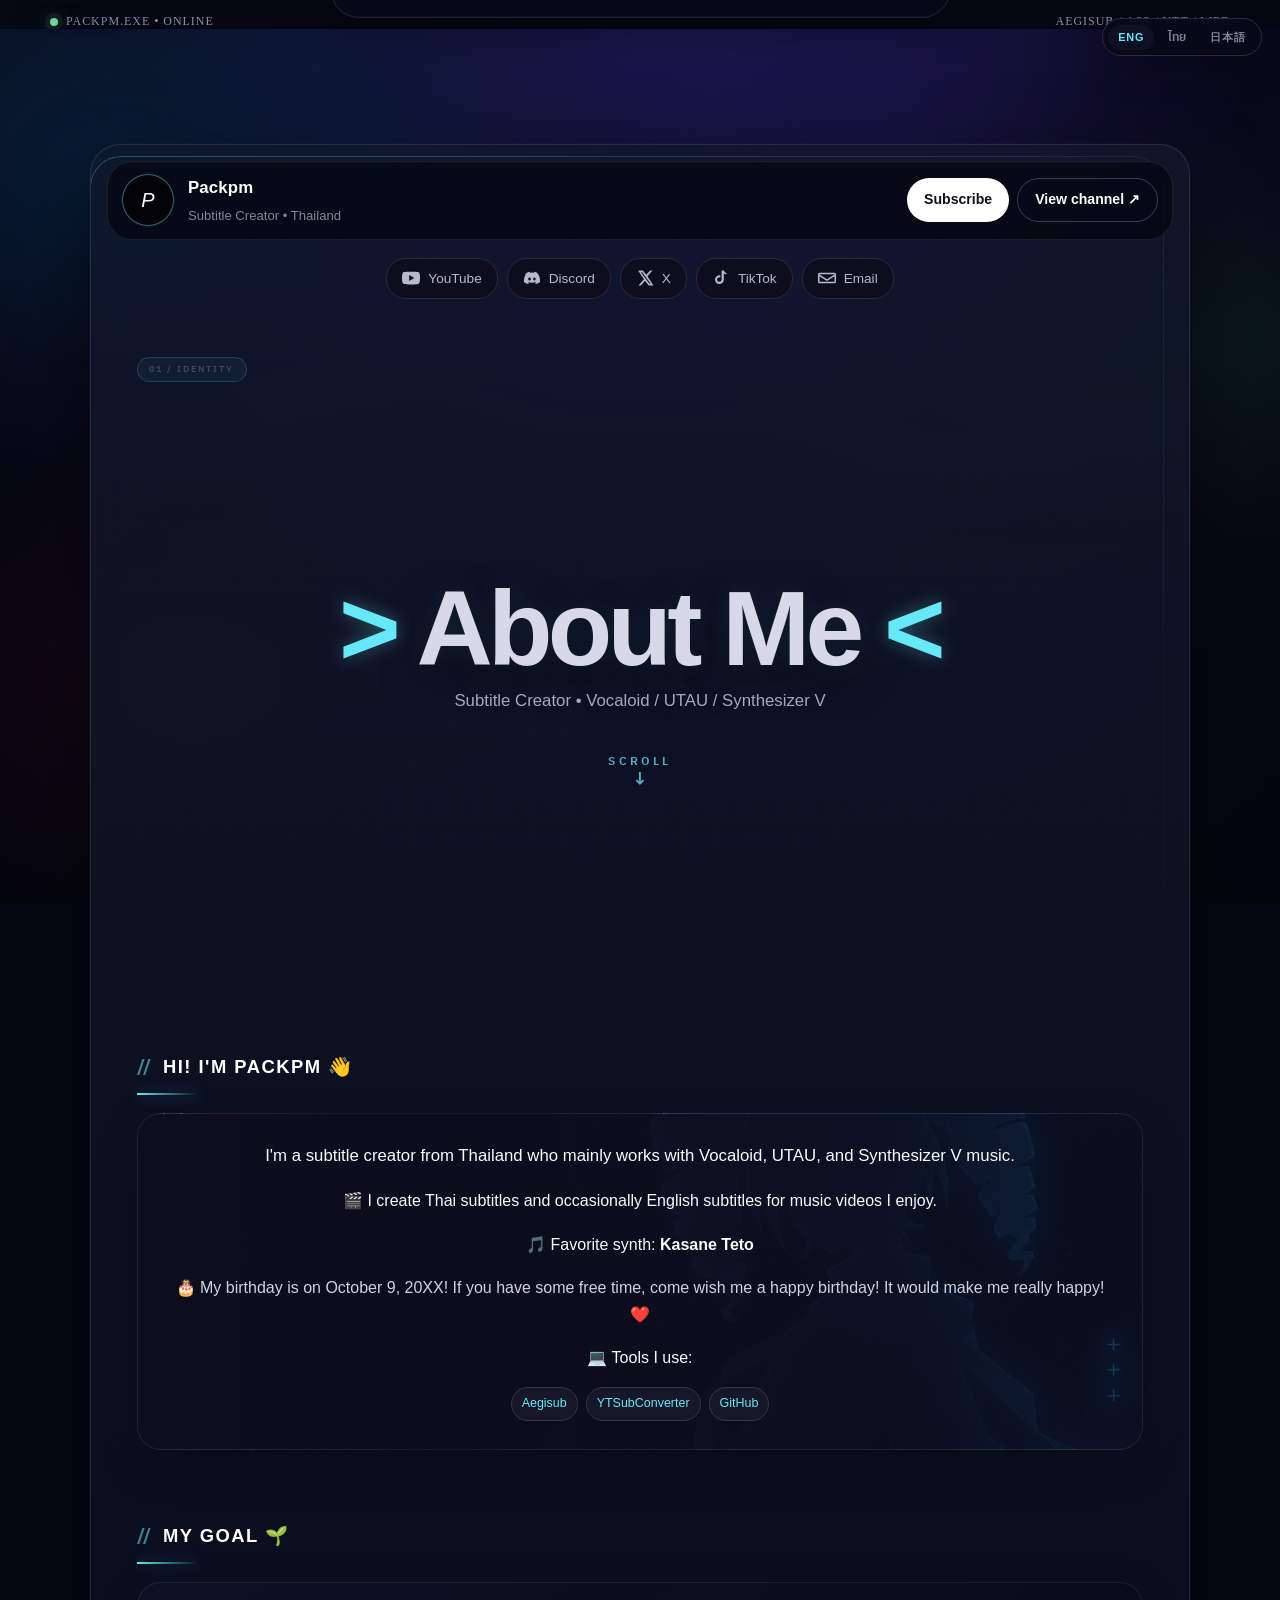
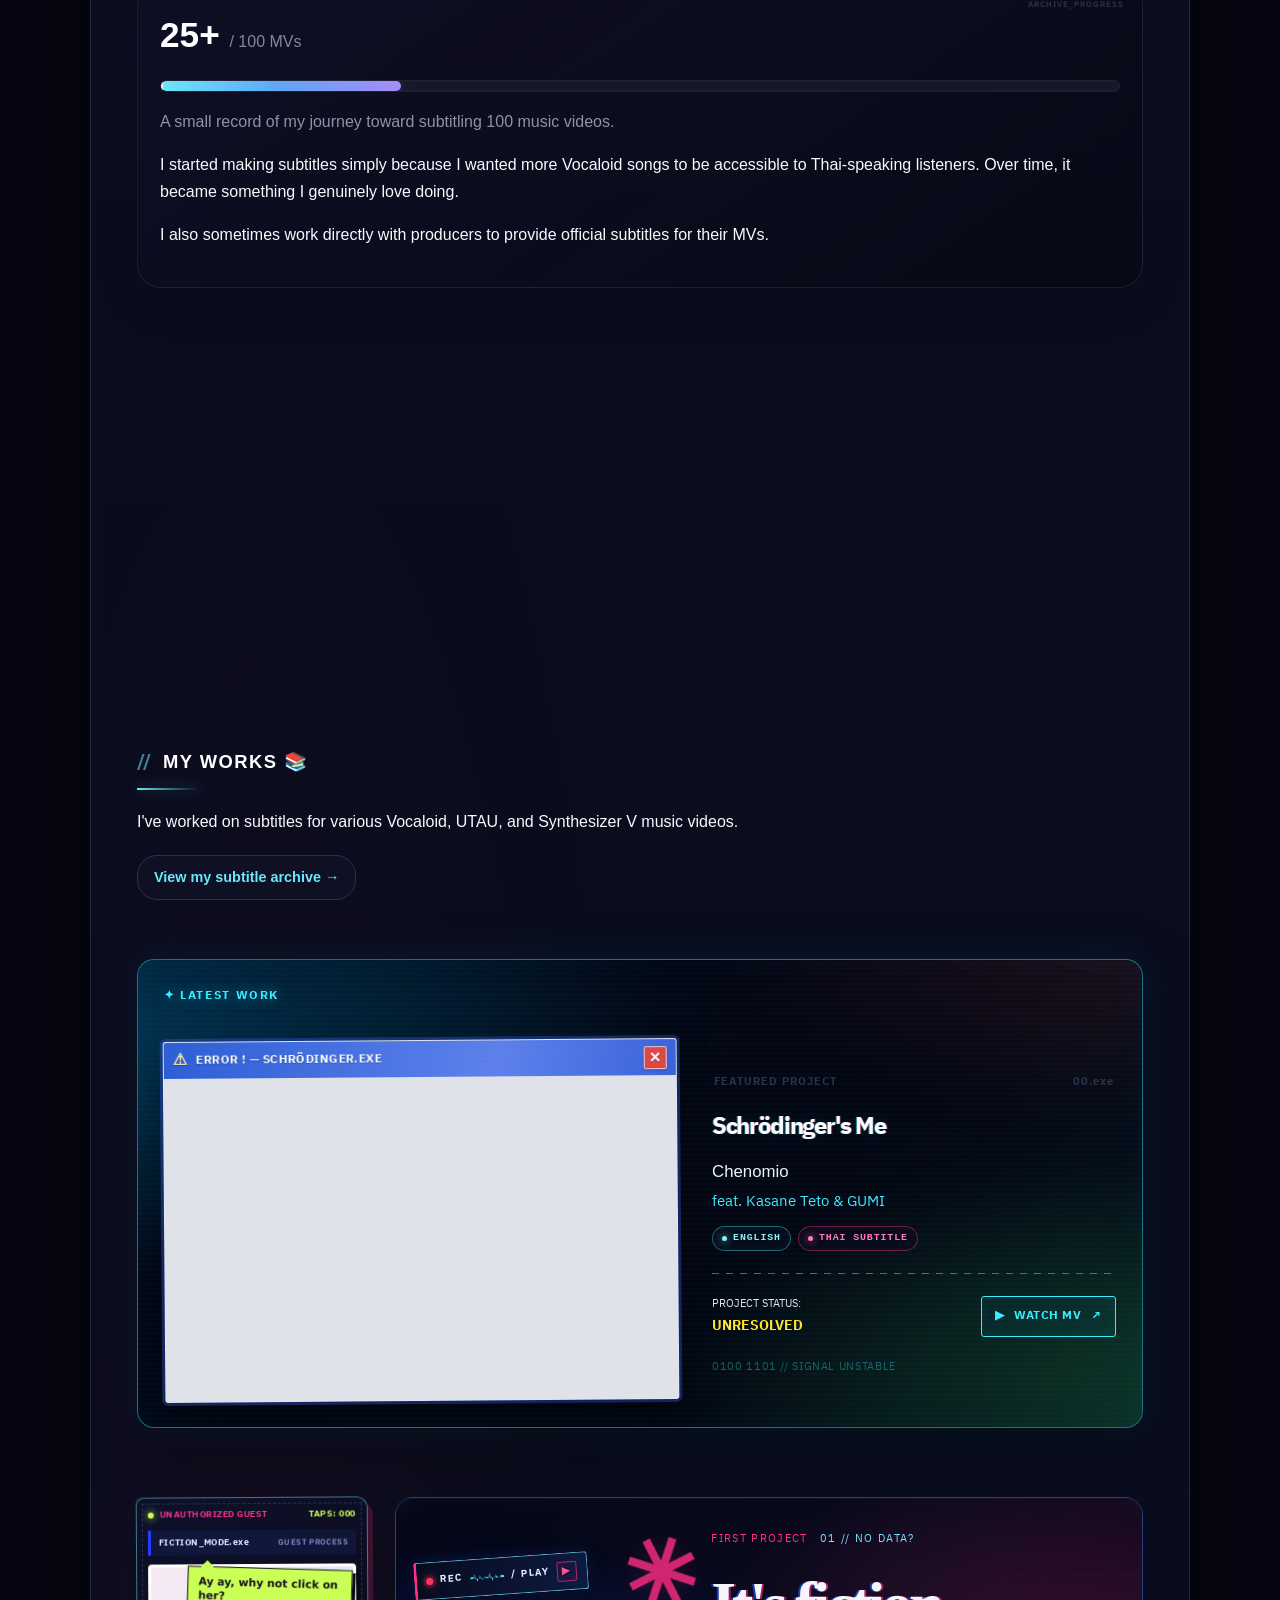
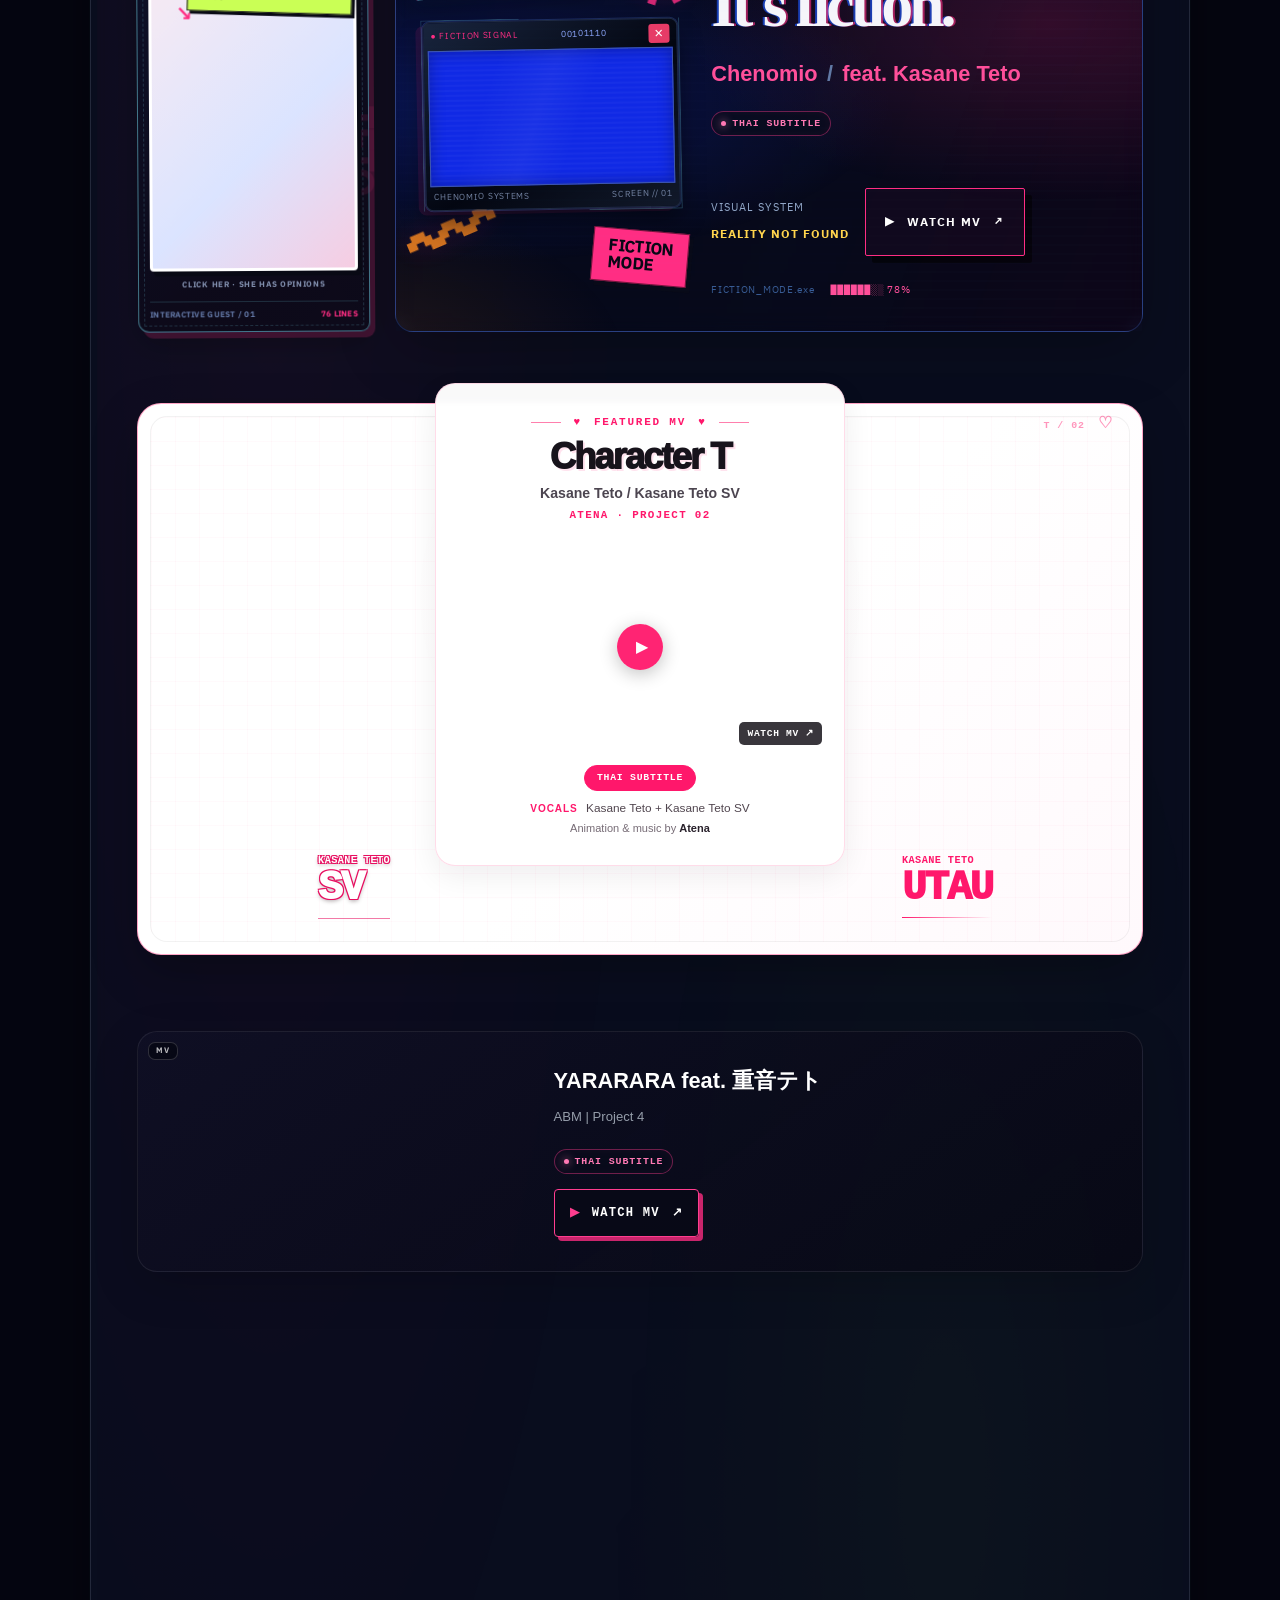
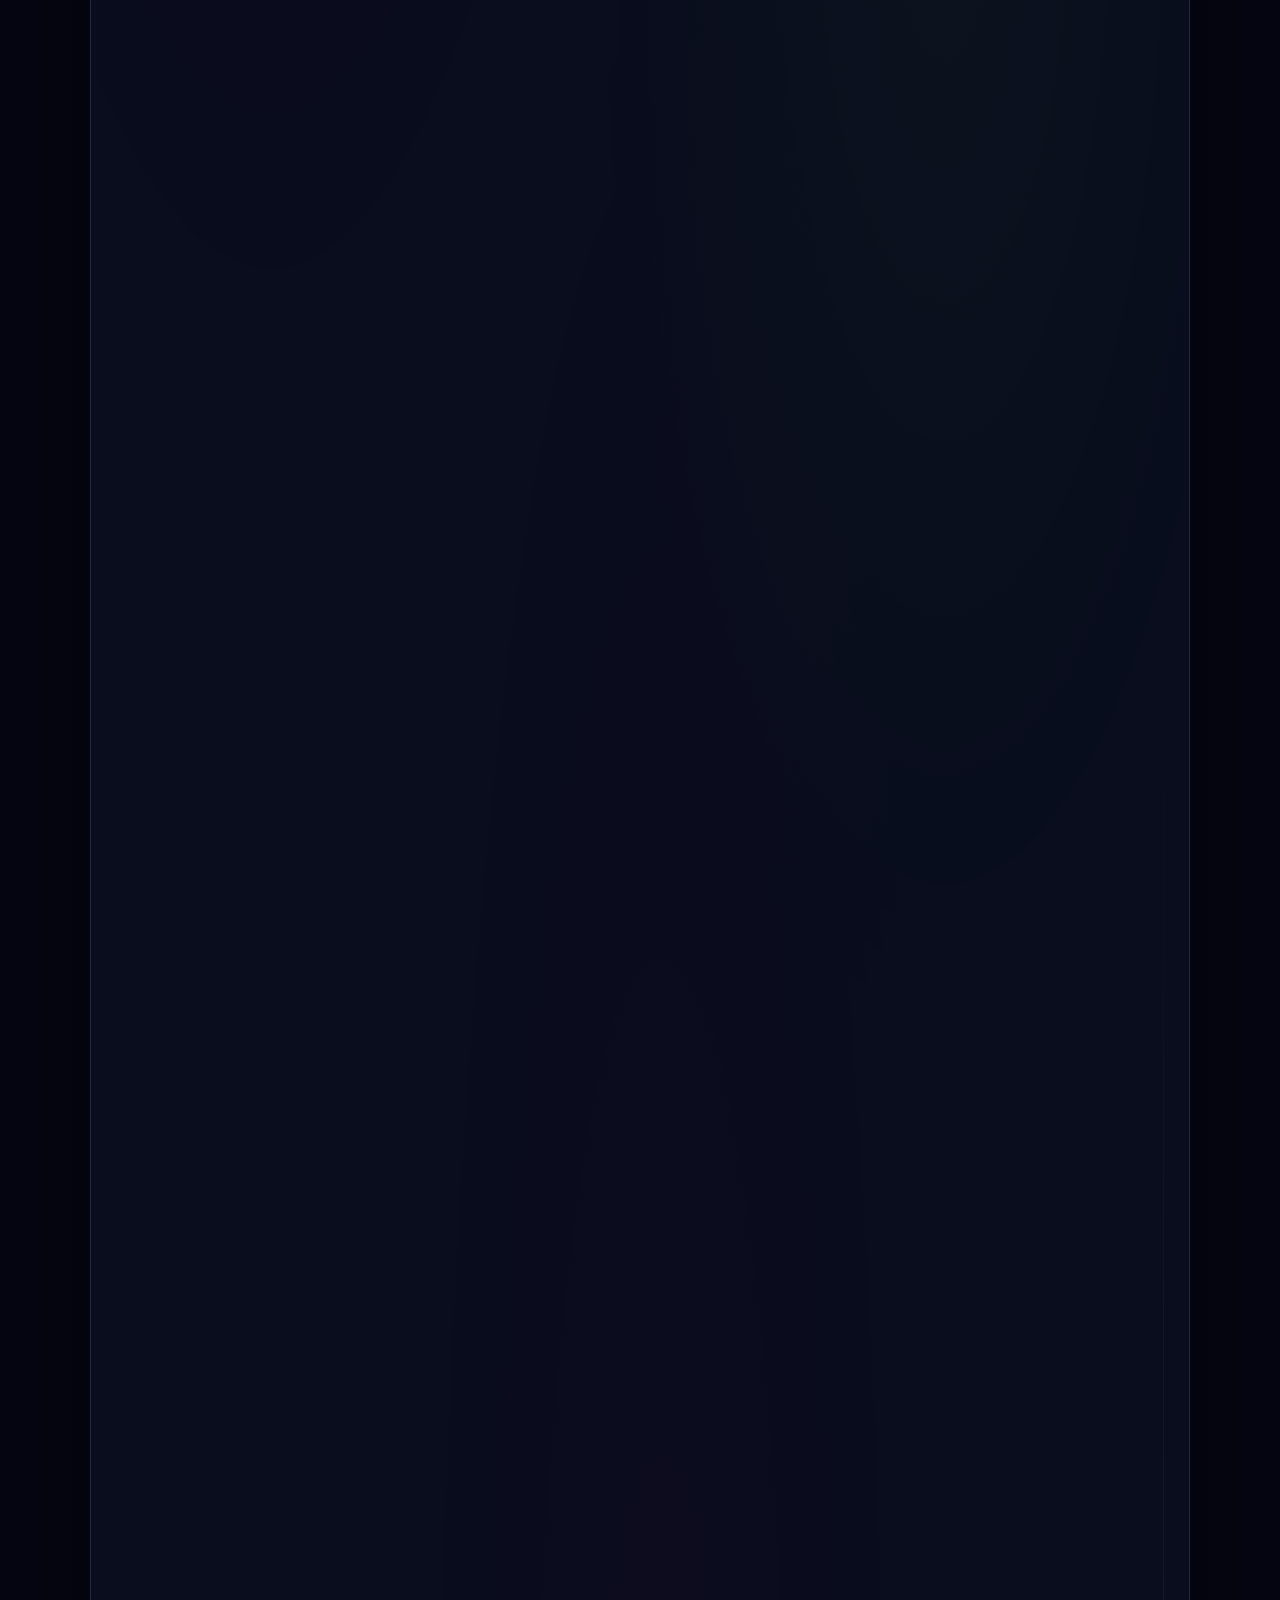
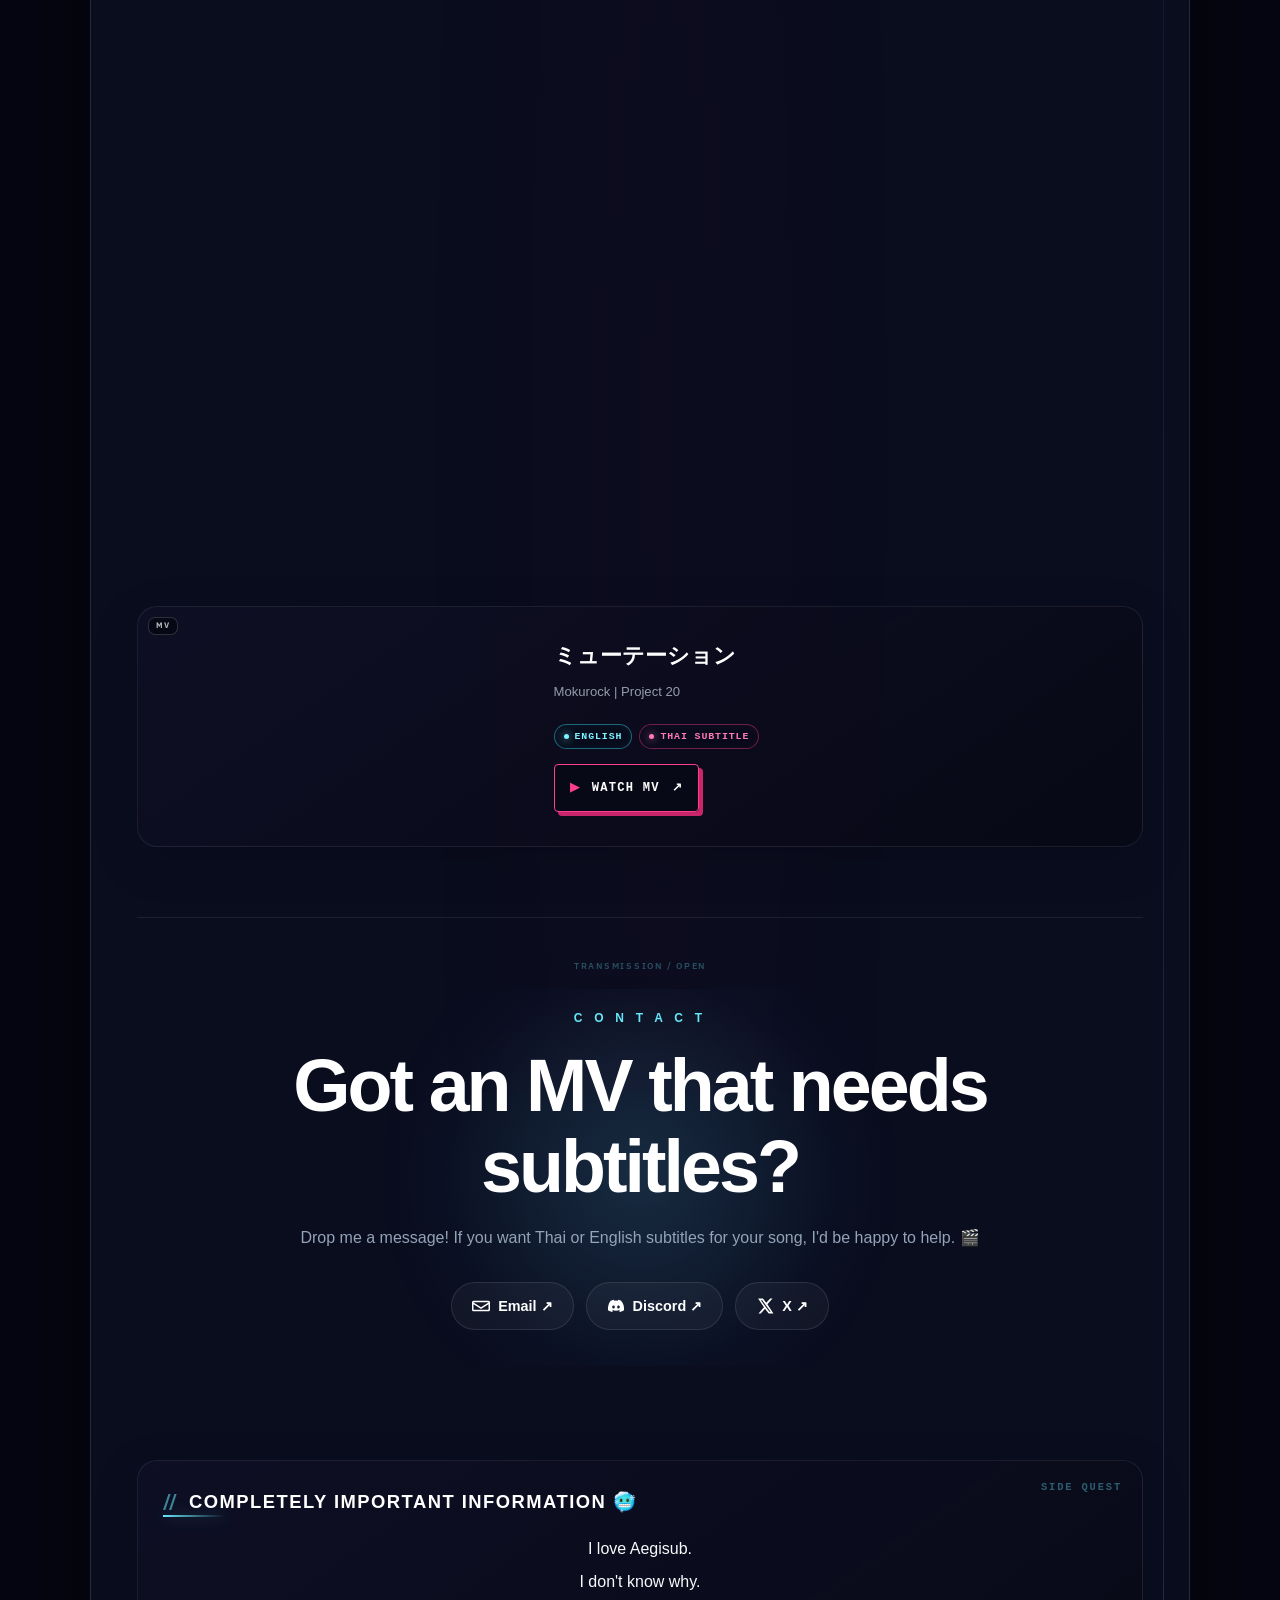
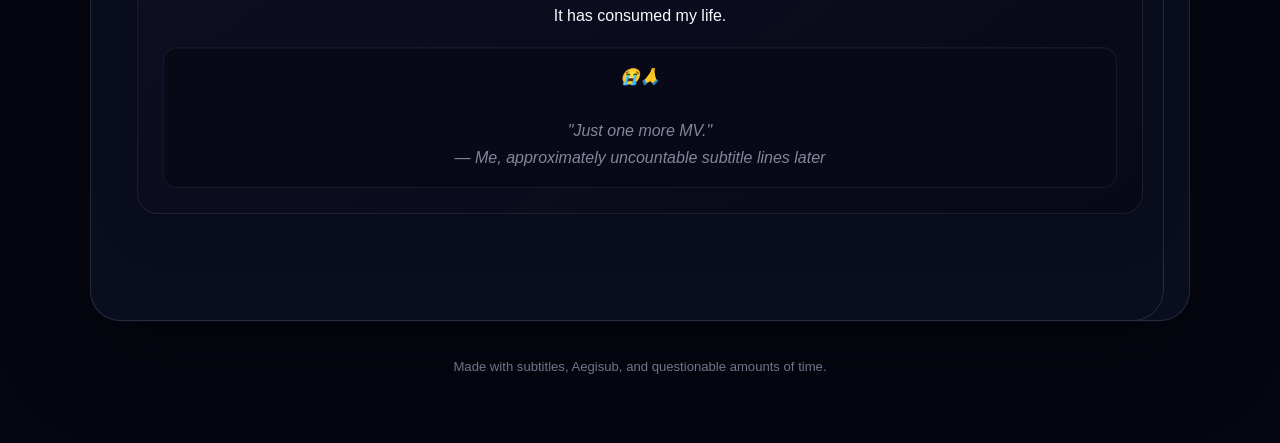
==== commit 88fdadf2: "phone fix" ====
--- a/index.html
+++ b/index.html
@@ -5666,18 +5666,45 @@
   revealTargets.forEach((el) => el.classList.add("reveal"));
 
   if (!reduceMotion.matches && "IntersectionObserver" in window) {
-    const observer = new IntersectionObserver((entries, obs) => {
+    const onIntersect = (entries, obs) => {
       for (const entry of entries) {
         if (!entry.isIntersecting) continue;
         entry.target.classList.add("visible");
         obs.unobserve(entry.target);
       }
-    }, {
-      threshold: 0.08,
-      rootMargin: "0px 0px -60px 0px"
+    };
+    const rootMargin = "0px 0px -60px 0px";
+    /* Small cards fade in when 8% is on screen. Big wrappers (sections and the whole
+       page card) use threshold 0: on a phone they are taller than the screen, so an
+       "8% visible" rule can never be met and the page would stay invisible. */
+    const cardObserver = new IntersectionObserver(onIntersect, { threshold: 0.08, rootMargin });
+    const wrapperObserver = new IntersectionObserver(onIntersect, { threshold: 0, rootMargin });
+
+    revealTargets.forEach((el) => {
+      (el.matches("section, .profile-card") ? wrapperObserver : cardObserver).observe(el);
     });
 
-    revealTargets.forEach((el) => observer.observe(el));
+    /* Safety net for any tall element (now or in future cards): reveal it once a good part
+       of the screen shows it, whatever its height is. */
+    let safetyQueued = false;
+    const revealSafety = () => {
+      safetyQueued = false;
+      const vh = window.innerHeight || document.documentElement.clientHeight;
+      qsa(".reveal:not(.visible)").forEach((el) => {
+        const r = el.getBoundingClientRect();
+        const seen = Math.min(r.bottom, vh) - Math.max(r.top, 0);
+        if (seen > 0 && (seen >= r.height * 0.08 || seen >= vh * 0.35)) el.classList.add("visible");
+      });
+    };
+    const queueSafety = () => {
+      if (safetyQueued) return;
+      safetyQueued = true;
+      requestAnimationFrame(revealSafety);
+    };
+    window.addEventListener("scroll", queueSafety, { passive: true });
+    window.addEventListener("resize", queueSafety);
+    window.addEventListener("load", queueSafety);
+    setTimeout(queueSafety, 400);
   } else {
     revealTargets.forEach((el) => el.classList.add("visible"));
   }
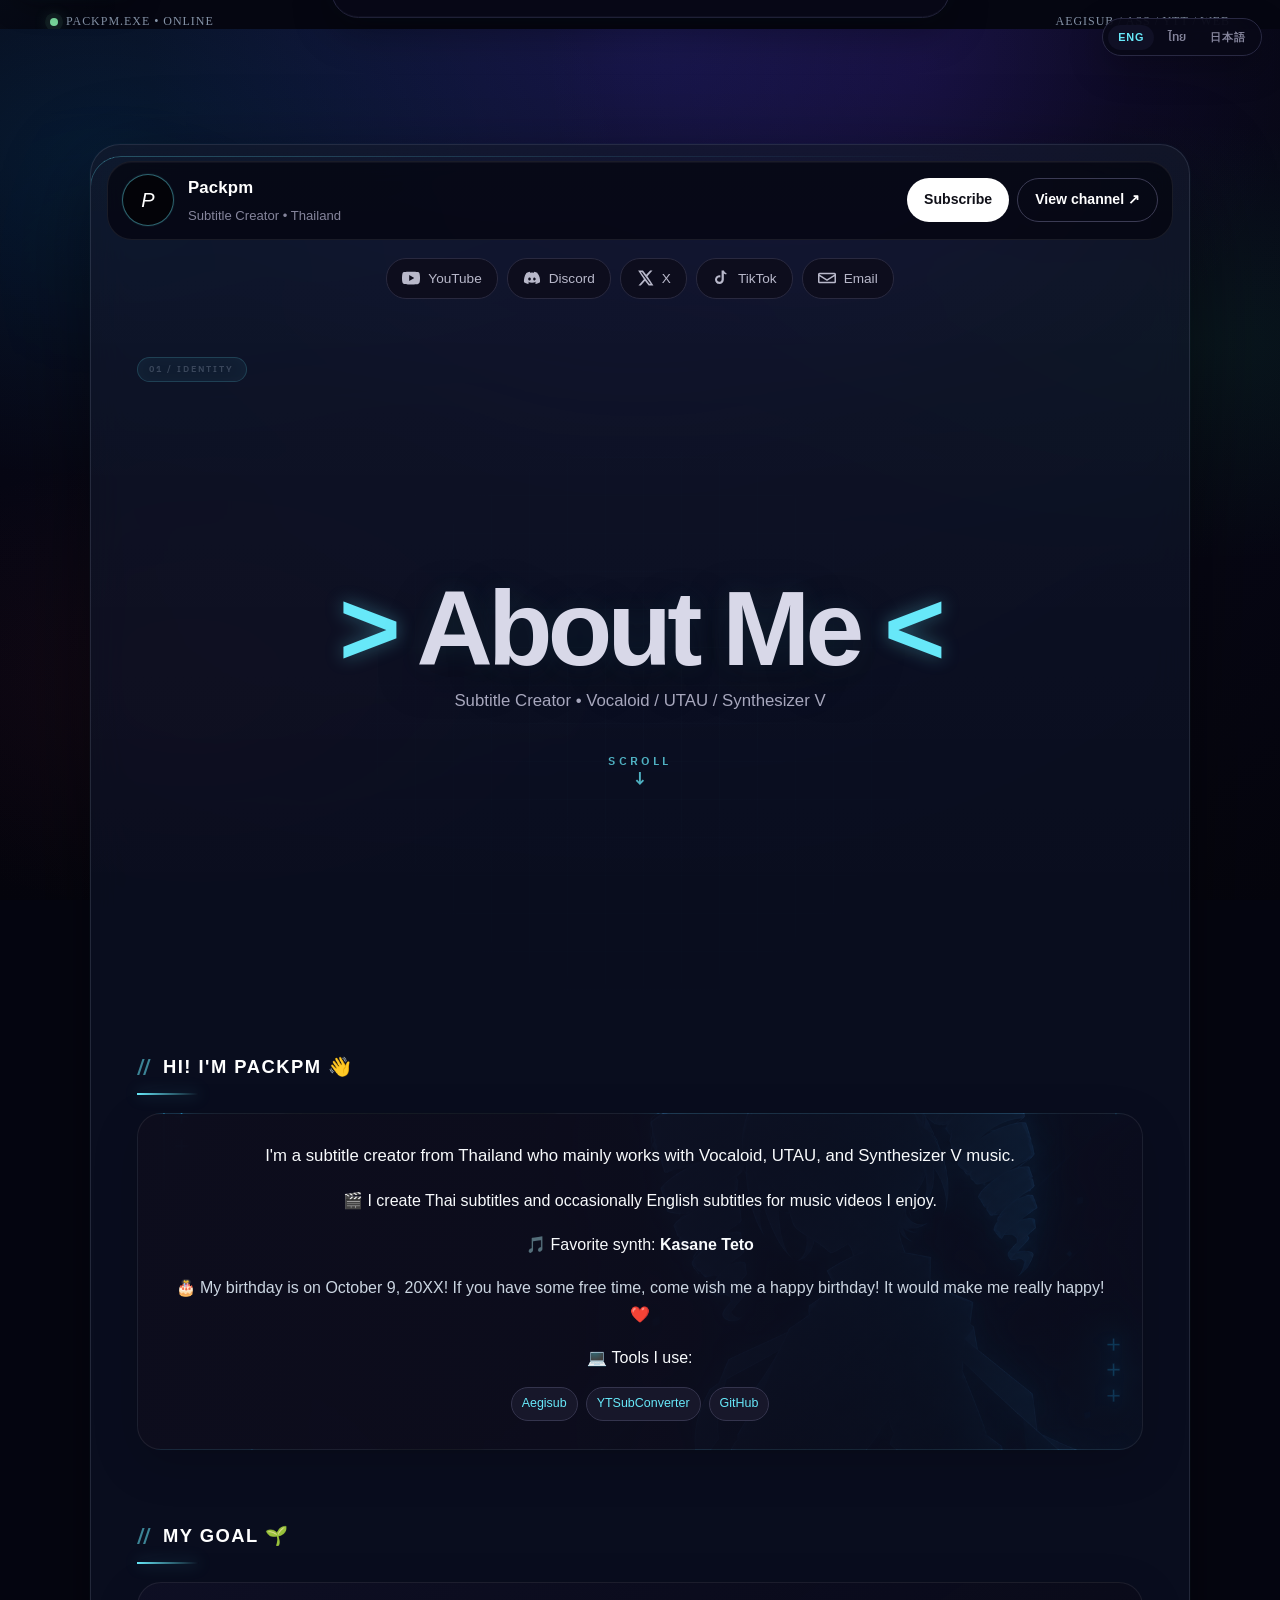
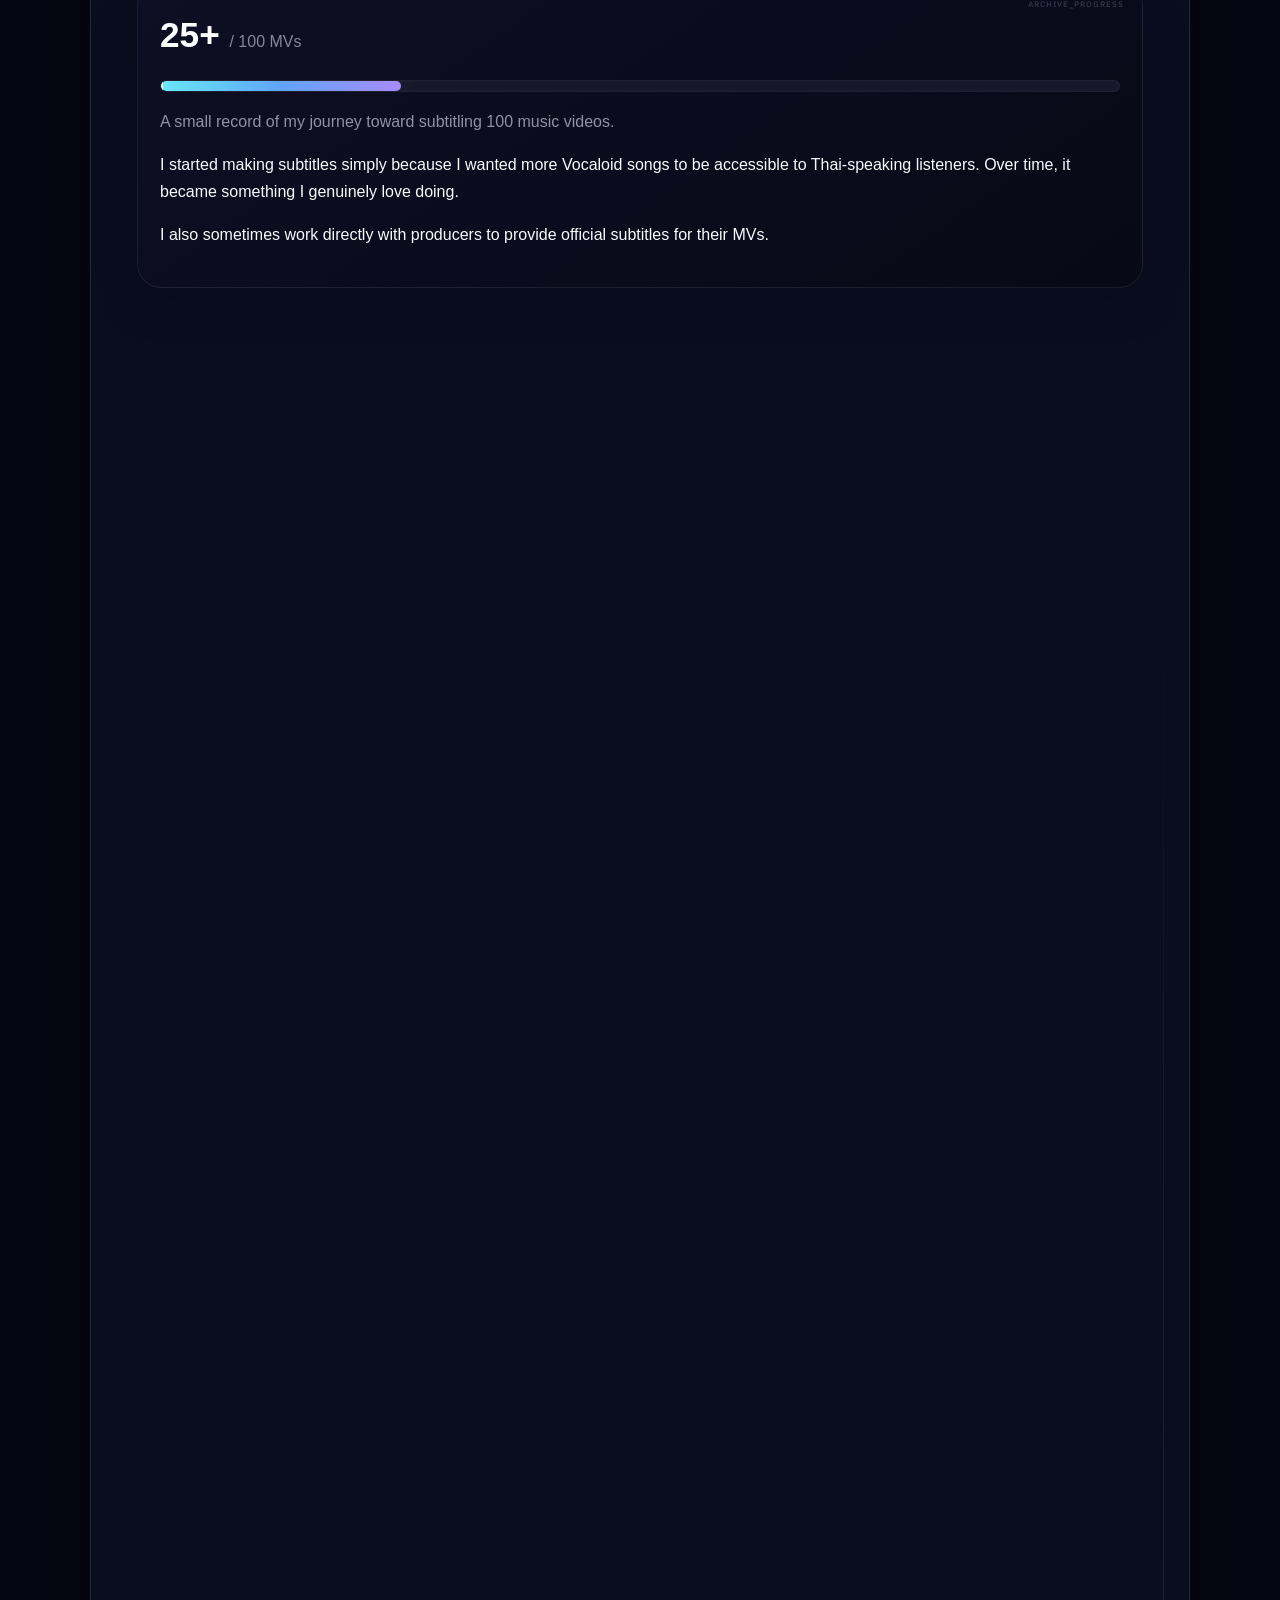
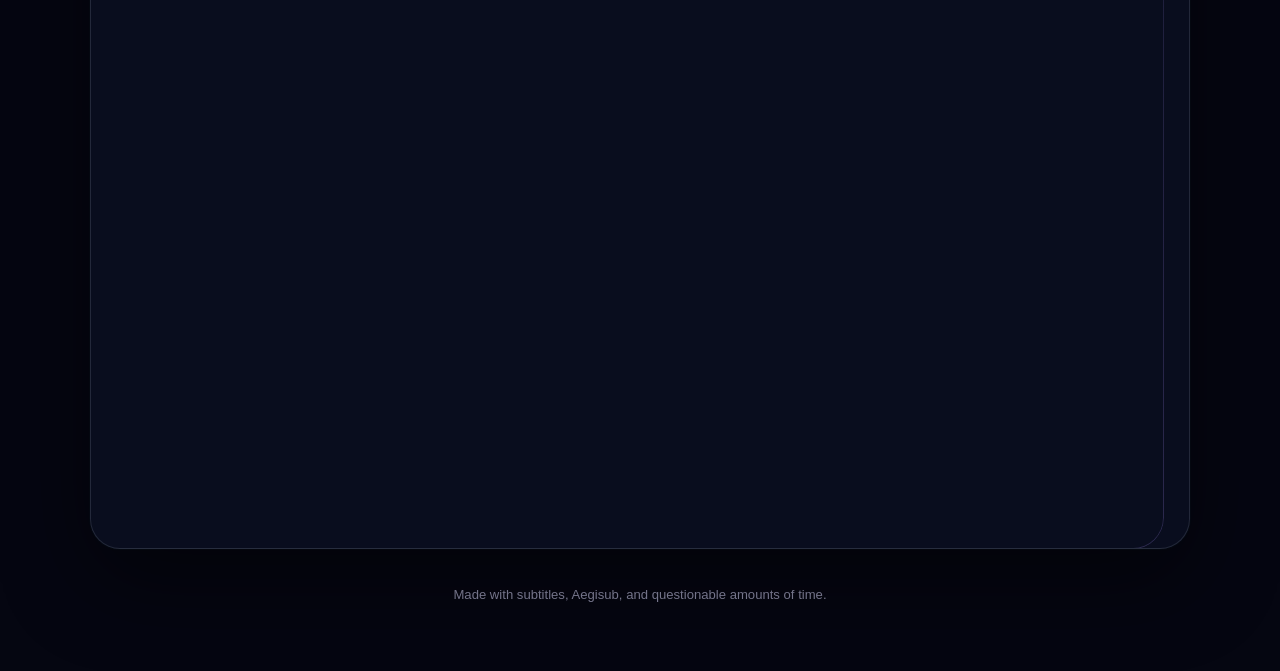
==== commit eb8d1a7b: "visual thing" ====
--- a/index.html
+++ b/index.html
@@ -1,14 +1,12 @@
 <!DOCTYPE html>
+
 <html lang="en">
 <head>
-    <meta charset="UTF-8">
-    <meta name="viewport" content="width=device-width, initial-scale=1.0">
-
-    <title>Packpm - Subtitle Creator</title>
-
-    <link rel="icon" type="image/png" href="assets/P.png">
-
-    <style>
+<meta charset="utf-8"/>
+<meta content="width=device-width, initial-scale=1.0" name="viewport"/>
+<title>Packpm - Subtitle Creator</title>
+<link href="assets/P.png" rel="icon" type="image/png"/>
+<style>
         * {
             box-sizing: border-box;
         }
@@ -1107,7 +1105,6 @@
 .startup-screen.is-failed .startup-loader::before{content:"BOOT INTERRUPTED"}
 .startup-screen.is-failed .startup-loader::after{color:rgba(252,165,165,.75)}
 </style>
-
 <style id="final-polish-css">
 /* ============================================
    PACKPM // FINAL POLISH
@@ -1158,7 +1155,6 @@
   .progress-bar{transition:none}
 }
 </style>
-
 <style id="production-1000x-css">
 
 :root {
@@ -1629,7 +1625,6 @@
   }
 }
 </style>
-
 <style id="about-center-fix">
 /* About section alignment fix */
 #about {
@@ -1675,7 +1670,6 @@
   }
 }
 </style>
-
 <style id="hero-center-fix">
 /* Center the main "About Me" hero title and subtitle on the viewport. */
 .hero#home {
@@ -1706,7 +1700,6 @@
   }
 }
 </style>
-
 <style id="packpm-100x-overhaul">
 /* =========================================================
    PACKPM 100X — STARTUP + MOTION OVERHAUL
@@ -1997,12 +1990,10 @@
   .reveal{filter:none;transform:none;opacity:1}
 }
 </style>
-
-
 <!-- PACKPM THAI TYPOGRAPHY -->
-<link rel="preconnect" href="https://fonts.googleapis.com">
-<link rel="preconnect" href="https://fonts.gstatic.com" crossorigin>
-<link href="https://fonts.googleapis.com/css2?family=IBM+Plex+Sans+Thai:wght@400;500;600;700&family=Space+Grotesk:wght@400;500;600;700&family=Anton&family=Chakra+Petch:wght@500;600;700&display=swap" rel="stylesheet">
+<link href="https://fonts.googleapis.com" rel="preconnect"/>
+<link crossorigin="" href="https://fonts.gstatic.com" rel="preconnect"/>
+<link href="https://fonts.googleapis.com/css2?family=IBM+Plex+Sans+Thai:wght@400;500;600;700&amp;family=Space+Grotesk:wght@400;500;600;700&amp;family=Anton&amp;family=Chakra+Petch:wght@500;600;700&amp;display=swap" rel="stylesheet"/>
 <style id="packpm-thai-font">
   /* Keep the Latin design, give Thai its own polished typeface. */
   body:lang(th),
@@ -2041,8 +2032,6 @@
     }
   }
 </style>
-
-
 <style id="packpm-thai-everywhere">
   /* Thai mode: apply the Thai typeface to the entire portfolio,
      while keeping the original Latin typography intact. */
@@ -2089,8 +2078,6 @@
     font-family: "IBM Plex Sans Thai", "Noto Sans Thai", Arial, sans-serif;
   }
 </style>
-
-
 <style id="packpm-10x-design">
 /* =========================================================
    PACKPM 10X — VISUAL IDENTITY PASS
@@ -2509,8 +2496,6 @@
   }
 }
 </style>
-
-
 <style id="packpm-navbar-startup-fix">
 /* Keep the navbar's slide-up/slide-down state stable after boot. */
 .navbar {
@@ -2531,8 +2516,6 @@
     max-width: 850px;
 }
 </style>
-
-
 <style id="qa-page-transition">
 .qa-transition{position:fixed;inset:0;z-index:100000;pointer-events:none;display:grid;place-items:center;background:#03040a;opacity:0;visibility:hidden;overflow:hidden;transition:opacity .72s cubic-bezier(.16,1,.3,1),visibility 0s linear .72s}
 .qa-transition::before{content:"";position:absolute;inset:-20%;background:radial-gradient(circle at 50% 50%,rgba(103,232,249,.16),transparent 24%),radial-gradient(circle at 50% 50%,rgba(167,139,250,.14),transparent 48%);transform:scale(.35);opacity:0}
@@ -2558,7 +2541,6 @@
 @keyframes qaPageOut{to{opacity:0;transform:scale(.975) translateY(-14px);filter:blur(7px)}}
 @media(prefers-reduced-motion:reduce){.qa-transition{display:none!important}body.qa-leaving .page,body.qa-leaving .profile-card,body.qa-leaving main{animation:none!important}}
 </style>
-
 <style id="packpm-cyber-scrollbar-100x">
 /* =========================================================
    PACKPM // CYBER SCROLLBAR 100X
@@ -2615,7 +2597,6 @@
 /* A thin cyan/violet scan beam follows the page scroll position. */
 body::marker { content: none; }
 </style>
-
 <style id="packpm-mv-list-layout-v1">
 /* PACKPM // one MV per row — structure only, no per-MV themes yet */
 #my-works .projects{
@@ -2722,8 +2703,6 @@
   #my-works .project,#my-works .project img,#my-works .featured-image-link img{transition:none!important}
 }
 </style>
-
-
 <style id="packpm-schrodinger-featured-v1">
 /* MV-inspired featured card: the rest of Packpm keeps its existing identity. */
 body{
@@ -2980,8 +2959,6 @@
   .mv-window-link,.mv-window-link img,.mv-watch-button{transition:none!important}
 }
 </style>
-
-
 <style id="packpm-fiction-mode-card-v1">
 /* It's fiction. — custom CRT / kinetic-graphic identity */
 #my-works .fiction-project{
@@ -3051,8 +3028,6 @@
  #my-works .fiction-project *{transition:none!important;scroll-behavior:auto!important;}
 }
 </style>
-
-
 <style id="packpm-baka-backer-teto-birthday-chaos-v1">
 /* BAKA BACKER — Teto Birthday Chaos. Scoped to this card + a quiet My Works ambience. */
 #my-works{position:relative;isolation:isolate}
@@ -3104,8 +3079,6 @@
 @media(max-width:760px){#my-works .baka-backer-project{grid-template-columns:minmax(0,1fr);gap:18px;padding:16px}#my-works .baka-art-stage{width:100%;max-width:640px;margin:0 auto;padding:17px 10px 26px}#my-works .baka-project-info{padding:5px 2px 2px}#my-works .baka-project-title{font-size:clamp(2rem,10vw,3.1rem)}#my-works .baka-sticker{right:1%;top:0}#my-works .baka-project-note{max-width:none}}
 @media(prefers-reduced-motion:reduce){#my-works::before,#my-works .baka-backer-project::before,#my-works .baka-burst,#my-works .baka-doodle,#my-works .baka-live-dot,#my-works .baka-confetti{animation:none!important}#my-works .baka-poster-link,#my-works .baka-watch-button{transition:none!important}}
 </style>
-
-
 <style id="packpm-fiction-crt-refinement-v2">
 /* It's fiction. — more picture, less bezel; turn REC / PLAY into a real-looking signal widget. */
 #my-works .fiction-art-column{flex:0 1 61%;padding:5px 7px 7px 2px;}
@@ -3128,8 +3101,6 @@
 }
 @media(prefers-reduced-motion:reduce){#my-works .fiction-side-label::before,#my-works .fiction-side-label .fiction-rec-dot{animation:none!important}}
 </style>
-
-
 <style id="packpm-do-that-again-out-of-bounds-v1">
 /* DO THAT AGAIN — corrupted loop with a character escaping the image frame.
    All effects are scoped to this card; the site-wide background is untouched. */
@@ -3219,8 +3190,6 @@
  #my-works .do-again-project,#my-works .do-again-stage,#my-works .do-again-art,#my-works .do-again-character,#my-works .do-again-title{transition:none!important}
 }
 </style>
-
-
 <style id="packpm-do-that-again-character-fit-v2">
 /* Keep the full-body character inside the visible stage while still letting her overlap the frame. */
 #my-works .do-again-character{
@@ -3242,8 +3211,6 @@
   }
 }
 </style>
-
-
 <style id="packpm-letterplane-summer-scrapbook-v2">
 @import url('https://fonts.googleapis.com/css2?family=Caveat:wght@500;600;700&family=Noto+Serif+JP:wght@500;600;700&display=swap');
 /* LETTERPLANE — a warm white scrapbook page with a paper-framed information panel. */
@@ -3314,8 +3281,6 @@
   else initLetterplane();
 })();
 </script>
-
-
 <style id="packpm-fiction-teto-companion-integration-v1">
 /* Teto is a separate companion bay to the LEFT of the existing It's fiction card.
    The original CRT art, title, credits, metadata and Watch MV link remain intact. */
@@ -3395,8 +3360,6 @@
   #my-works .fiction-teto-companion .dialogue,#my-works .fiction-teto-companion .hint{transition-duration:.01ms!important;}
 }
 </style>
-
-
 <style id="letterplane-paper-mail-redesign-v1">
 /* Letterplane: paper/letter treatment. Scoped to this project only. */
 #my-works .letterplane-project{
@@ -3443,7 +3406,6 @@
 @media(max-width:760px){#my-works .letterplane-project{grid-template-columns:minmax(0,1fr)!important;padding:12px!important}#my-works .letterplane-project .project-image-link{width:100%;margin:0!important}#my-works .letterplane-project .project-info{padding:25px 16px!important}#my-works .letterplane-project .lp-letter-toggle{grid-column:1;grid-row:auto}#my-works .letterplane-project .lp-letter-contents,#my-works .letterplane-project .lp-memory-collage{grid-column:1;grid-row:auto}#my-works .letterplane-project .lp-memory-collage{grid-template-columns:repeat(2,minmax(0,1fr))}#my-works .letterplane-project .lp-sticky-note{width:120px;right:8px;top:8px;font-size:.65rem}}
 @media(max-width:430px){#my-works .letterplane-project .lp-memory-collage{grid-template-columns:1fr}#my-works .letterplane-project .lp-title-jp{font-size:2.1rem!important}#my-works .letterplane-project .lp-title-en{font-size:2.65rem!important}}
 </style>
-
 <style id="letterplane-scrapbook-placement-v2">
 /* Letterplane opened state: squared paper, a left portrait, torn photo pair,
    graduation photo below, then the actual letter text panel. */
@@ -3572,7 +3534,6 @@
 }
 @media(prefers-reduced-motion:reduce){#my-works .letterplane-project .lp-reveal-collage{animation:none!important;}}
 </style>
-
 <style id="letterplane-user-photo-polish-v4">
 /* Use the two photos supplied by the user in the torn memory frame. */
 #my-works .letterplane-project .lp-torn-teto img,
@@ -3674,8 +3635,6 @@
   #my-works .letterplane-project .lp-dried-tear { top: 135px !important; right: 18px !important; }
 }
 </style>
-
-
 <style id="letterplane-natural-tear-layout-v5">
 /* Letterplane v5: organic paper fibers, caption tucked under the torn pair,
    and a wider centered graduation photo. */
@@ -3839,8 +3798,6 @@
   #my-works .letterplane-project .lp-dried-tear { bottom: 52px !important; right: 15px !important; }
 }
 </style>
-
-
 <style id="packpm-character-t-project-v1">
 /* Character T — SV left, UTAU right, real MV thumbnail and compact info in the middle. */
 #my-works .project.character-t-project{
@@ -3984,8 +3941,6 @@
   #my-works .character-t-art-img,#my-works .character-t-thumbnail img,#my-works .character-t-play{transition:none!important}
 }
 </style>
-
-
 <style id="packpm-character-t-project-v2">
 /* Refinements: keep the entire figures visible, while allowing hair/arms to spill beyond the paper edge. */
 #my-works .character-t-stage {
@@ -4100,8 +4055,6 @@
   #my-works .character-t-art-img { transition:none !important; }
 }
 </style>
-
-
 <style id="character-t-correct-reference-size-patch">
 /* Match the user's corrected reference: keep both full figures just inside the paper's vertical footprint. */
 #my-works .character-t-stage { min-height:590px !important; }
@@ -4131,7 +4084,6 @@
   #my-works .project.character-t-project .character-t-art-img { height:86% !important; top:8px !important; }
 }
 </style>
-
 <style id="subtitle-language-badges-css">
 /* Clear, compact language labels for projects with available subtitles. */
 .subtitle-language-badges {
@@ -4197,8 +4149,6 @@
     }
 }
 </style>
-
-
 <style id="fiction-reference-ui-refinement-v1">
 /* Keep the reference's sharp, native HTML button treatment — never rasterize it. */
 #my-works .fiction-watch{
@@ -4232,7 +4182,6 @@
   #my-works .fiction-project:hover .fiction-watch{box-shadow:5px 5px 0 rgba(0,0,0,.55),0 0 18px rgba(255,45,131,.12);}
 }
 </style>
-
 <style id="fiction-feature-row-height-balance-v1">
 /* Balance the companion panel and It's fiction card: same outer height, tighter right-side rhythm. */
 #my-works .fiction-feature-row{
@@ -4276,8 +4225,6 @@
   #my-works .fiction-feature-row > .fiction-project{padding:1rem;}
 }
 </style>
-
-
 <style id="do-again-letterplane-subtitle-labels">
 /* Thai subtitle labels tuned to each project's existing visual language. */
 #my-works .do-again-subtitle-label{display:inline-flex;align-items:center;justify-content:center;align-self:flex-start;gap:7px;margin:7px 0 2px;padding:7px 11px;background:rgba(8,20,10,.82);border:1px solid #baff42;color:#d4ff75;box-shadow:3px 3px 0 #507c17,0 0 15px rgba(186,255,66,.12);font:800 .65rem/1.2 ui-monospace,SFMono-Regular,Menlo,Consolas,monospace;letter-spacing:.12em;text-transform:uppercase;transform:rotate(-1deg)}
@@ -4293,8 +4240,6 @@
 #my-works .letterplane-project .project-image-link:hover::after{transform:rotate(-4deg) scale(1.04)}
 @media(max-width:760px){#my-works .do-again-subtitle-label{font-size:.6rem;padding:7px 9px}#my-works .do-again-watch-link{font-size:.6rem;padding:7px 9px}#my-works .letterplane-project .lp-sticky-note{max-width:128px;padding:14px 10px!important}#my-works .letterplane-project .project-image-link::after{left:8px;bottom:9px;font-size:1rem}}
 </style>
-
-
 <style id="watch-mv-old-button-cleanup">
 /* Remove the old pink tape decoration that was overlapping the Letterplane cover label. */
 #my-works .letterplane-project .project-image-link::after{
@@ -4311,210 +4256,508 @@
 #my-works .letterplane-project .do-again-watch-link,
 #my-works .letterplane-project .baka-watch-button { display: none !important; }
 </style>
+
+<style id="anger-management-hr-report-card">
+/* PROJECT 19 — HR paperwork / corporate burnout. Fully scoped so other cards stay unchanged. */
+#my-works .anger-report-project {
+  --hr-paper: #f0eee7;
+  --hr-paper-light: #faf8f1;
+  --hr-ink: #20272d;
+  --hr-muted: #667078;
+  --hr-rule: rgba(43, 52, 58, .24);
+  --hr-red: #cf3040;
+  --hr-red-dark: #a51f2e;
+  grid-column: 1 / -1;
+  position: relative;
+  isolation: isolate;
+  display: block;
+  min-width: 0;
+  padding: 0 !important;
+  overflow: hidden;
+  color: var(--hr-ink) !important;
+  background: var(--hr-paper) !important;
+  border: 1px solid rgba(228, 226, 215, .75) !important;
+  border-radius: 13px !important;
+  box-shadow: 0 24px 60px rgba(0,0,0,.23), inset 0 0 0 1px rgba(255,255,255,.65) !important;
+  font-family: Inter, "Noto Sans JP", "Yu Gothic", "Meiryo", sans-serif;
+  transform: none;
+}
+#my-works .anger-report-project::before {
+  content: "";
+  position: absolute;
+  z-index: 0;
+  inset: 0;
+  pointer-events: none;
+  opacity: .24;
+  background-image: repeating-linear-gradient(0deg, transparent 0 5px, rgba(40,42,43,.035) 6px, transparent 7px 12px), repeating-linear-gradient(90deg, transparent 0 31px, rgba(40,42,43,.018) 32px, transparent 33px 64px);
+}
+#my-works .anger-report-project > * { position: relative; z-index: 1; }
+#my-works .anger-report-project:hover { transform: translateY(-2px) !important; border-color: rgba(207,48,64,.52) !important; box-shadow: 0 29px 68px rgba(0,0,0,.27), inset 0 0 0 1px rgba(255,255,255,.7) !important; }
+#my-works .anger-report-header { display:grid; grid-template-columns: 112px minmax(0,1fr) auto; align-items:stretch; min-height:82px; border-bottom:1px solid var(--hr-rule); background:rgba(255,255,255,.36); }
+#my-works .anger-report-file-number { display:flex; flex-direction:column; justify-content:center; align-items:center; gap:0; border-right:1px solid var(--hr-rule); text-transform:uppercase; }
+#my-works .anger-report-file-number span { font:800 .61rem/1.3 ui-monospace, SFMono-Regular, Menlo, Consolas, monospace; letter-spacing:.14em; }
+#my-works .anger-report-file-number strong { color:var(--hr-red); font:900 clamp(2rem,4vw,3rem)/.95 ui-monospace, SFMono-Regular, Menlo, Consolas, monospace; letter-spacing:-.07em; }
+#my-works .anger-report-header-title { align-self:center; display:flex; flex-direction:column; gap:3px; padding:14px 24px; }
+#my-works .anger-report-eyebrow, #my-works .anger-report-jp-small { color:var(--hr-muted); font:800 .61rem/1.3 ui-monospace, SFMono-Regular, Menlo, Consolas, monospace; letter-spacing:.12em; }
+#my-works .anger-report-header-title > strong { font-size:clamp(.85rem,1.45vw,1.1rem); line-height:1.25; letter-spacing:.07em; }
+#my-works .anger-report-priority { align-self:center; min-width:142px; margin:12px 18px 12px 0; padding:8px 12px; border:1.5px solid var(--hr-red); color:var(--hr-red); transform:rotate(-1.2deg); }
+#my-works .anger-report-priority > span { display:block; font:800 .55rem/1.2 ui-monospace, SFMono-Regular, Menlo, Consolas, monospace; letter-spacing:.18em; }
+#my-works .anger-report-priority > strong { display:flex; align-items:center; gap:7px; font:900 1rem/1.4 ui-monospace, SFMono-Regular, Menlo, Consolas, monospace; letter-spacing:.07em; }
+#my-works .anger-report-priority i { display:inline-grid; place-items:center; width:18px; height:18px; color:var(--hr-paper-light); background:var(--hr-red); font-style:normal; border-radius:2px; }
+#my-works .anger-report-main { display:grid; grid-template-columns:minmax(250px,.72fr) minmax(0,1.55fr); gap:0; }
+#my-works .anger-report-subject { padding:clamp(18px,2.2vw,29px); border-right:1px solid var(--hr-rule); }
+#my-works .anger-report-section-label, #my-works .anger-report-block-heading, #my-works .anger-report-field > span, #my-works .anger-report-evidence-bar, #my-works .anger-report-evidence-footer, #my-works .anger-report-status-row > div:first-child > span, #my-works .anger-report-footer-note > span, #my-works .anger-report-footer-status > span { font:800 .59rem/1.4 ui-monospace, SFMono-Regular, Menlo, Consolas, monospace; letter-spacing:.1em; }
+#my-works .anger-report-section-label { margin:0 0 12px; padding-bottom:7px; border-bottom:1px solid var(--hr-rule); color:var(--hr-muted); }
+#my-works .anger-report-title-jp { margin:0; color:var(--hr-ink); font-size:clamp(1.45rem,2.55vw,2.35rem); font-weight:900; line-height:1.19; letter-spacing:.025em; overflow-wrap:anywhere; }
+#my-works .anger-report-title-en { margin:8px 0 0; color:var(--hr-red); font:900 clamp(.87rem,1.5vw,1.16rem)/1.25 ui-monospace, SFMono-Regular, Menlo, Consolas, monospace; letter-spacing:.07em; }
+#my-works .anger-report-rule { height:1px; margin:18px 0 12px; background:var(--hr-rule); }
+#my-works .anger-report-field { display:flex; flex-direction:column; align-items:flex-start; gap:3px; min-width:0; padding:8px 0; border-bottom:1px solid var(--hr-rule); }
+#my-works .anger-report-field > span { color:var(--hr-muted); font-size:.55rem; }
+#my-works .anger-report-field > strong { font-size:1rem; font-weight:850; line-height:1.35; overflow-wrap:anywhere; }
+#my-works .anger-report-field > small { color:var(--hr-muted); font:700 .6rem/1.3 ui-monospace, SFMono-Regular, Menlo, Consolas, monospace; letter-spacing:.09em; }
+#my-works .anger-report-meta-grid { display:grid; grid-template-columns:1fr 1fr; gap:14px; }
+#my-works .anger-report-meta-grid .anger-report-field { border-bottom:0; }
+#my-works .anger-report-meta-grid .anger-report-field > strong { color:var(--hr-red); }
+#my-works .anger-report-language > strong { color:var(--hr-ink) !important; }
+#my-works .anger-report-language b { margin-left:4px; font-size:.86rem; }
+#my-works .anger-report-stamp { display:inline-flex; flex-direction:column; align-items:center; margin:13px 0 8px; padding:6px 11px 5px; border:2px solid rgba(207,48,64,.68); color:rgba(177,38,51,.8); transform:rotate(-2deg); }
+#my-works .anger-report-stamp strong { font-size:1.2rem; line-height:1.1; letter-spacing:.12em; }
+#my-works .anger-report-stamp span { font:800 .48rem/1.2 ui-monospace, SFMono-Regular, Menlo, Consolas, monospace; letter-spacing:.08em; }
+#my-works .anger-report-side-note { display:flex; align-items:flex-start; gap:7px; margin:7px 0 0; color:var(--hr-muted); font-size:.69rem; line-height:1.5; }
+#my-works .anger-report-side-note span { color:var(--hr-red); }
+#my-works .anger-report-evidence { display:flex; flex-direction:column; align-self:start; min-width:0; padding:clamp(16px,2vw,25px); }
+#my-works .anger-report-evidence-bar { display:flex; justify-content:space-between; align-items:center; gap:12px; padding:0 0 9px; color:var(--hr-muted); font-size:.58rem; }
+#my-works .anger-report-evidence-bar > span:first-child { display:flex; align-items:center; gap:7px; }
+#my-works .anger-report-evidence-bar i, #my-works .anger-report-status-row strong i, #my-works .anger-report-footer-status strong i { display:inline-block; width:7px; height:7px; border-radius:50%; background:var(--hr-red); box-shadow:0 0 0 3px rgba(207,48,64,.12); }
+#my-works .anger-report-evidence-bar b { color:var(--hr-red); }
+#my-works .anger-report-evidence-link { position:relative; display:block; overflow:hidden; aspect-ratio:16/9; background:#b7c0c0; border:8px solid #252c30; border-radius:7px; box-shadow:0 5px 0 rgba(32,39,45,.14); }
+#my-works .anger-report-project .anger-report-evidence-image { display:block; width:100%; height:100%; aspect-ratio:16/9; object-fit:cover; filter:none !important; transform:none !important; transition:filter .25s ease !important; }
+#my-works .anger-report-evidence-link:hover .anger-report-evidence-image { filter:contrast(1.04) saturate(1.06) !important; transform:none !important; }
+#my-works .anger-report-image-tag { position:absolute; top:10px; z-index:2; padding:5px 7px; color:white; background:rgba(27,33,37,.79); font:800 .5rem/1.2 ui-monospace, SFMono-Regular, Menlo, Consolas, monospace; letter-spacing:.1em; }
+#my-works .anger-report-image-tag-left { left:10px; }
+#my-works .anger-report-image-tag-right { right:10px; color:#ffe5e3; }
+#my-works .anger-report-play { position:absolute; left:50%; top:50%; display:grid; place-items:center; width:54px; height:54px; padding-left:3px; border:1px solid rgba(255,255,255,.68); border-radius:50%; color:#fff; background:rgba(207,48,64,.9); box-shadow:0 4px 22px rgba(0,0,0,.28); font-size:1.05rem; transform:translate(-50%,-50%); transition:transform .2s ease,background .2s ease; }
+#my-works .anger-report-evidence-link:hover .anger-report-play { background:var(--hr-red-dark); transform:translate(-50%,-50%) scale(1.07); }
+#my-works .anger-report-evidence-footer { display:flex; justify-content:space-between; gap:12px; padding:10px 0 13px; border-bottom:1px solid var(--hr-rule); color:var(--hr-muted); font-size:.52rem; }
+#my-works .anger-report-evidence-footer b { color:var(--hr-red); }
+#my-works .anger-report-status-row { display:grid; grid-template-columns:minmax(0,1fr) minmax(110px,.8fr); align-items:center; gap:18px; padding-top:15px; }
+#my-works .anger-report-status-row > div:first-child { display:flex; flex-direction:column; gap:6px; }
+#my-works .anger-report-status-row > div:first-child > span { color:var(--hr-muted); font-size:.54rem; }
+#my-works .anger-report-status-row strong { display:flex; align-items:center; gap:7px; color:var(--hr-red); font:900 .78rem/1.3 ui-monospace, SFMono-Regular, Menlo, Consolas, monospace; }
+#my-works .anger-report-meter { display:flex; gap:4px; height:12px; align-items:stretch; }
+#my-works .anger-report-meter span { flex:1; border:1px solid rgba(165,31,46,.2); background:rgba(207,48,64,.11); }
+#my-works .anger-report-meter span:nth-child(-n+10) { background:var(--hr-red); }
+#my-works .anger-report-lower { display:grid; grid-template-columns:1.05fr 1fr 1fr; border-top:1px solid var(--hr-rule); border-bottom:1px solid var(--hr-rule); }
+#my-works .anger-report-paper-block { min-width:0; padding:clamp(15px,2vw,23px); }
+#my-works .anger-report-paper-block + .anger-report-paper-block { border-left:1px solid var(--hr-rule); }
+#my-works .anger-report-block-heading { display:flex; justify-content:space-between; gap:12px; padding-bottom:10px; margin-bottom:13px; border-bottom:1px solid var(--hr-rule); font-size:.57rem; }
+#my-works .anger-report-block-heading span:last-child { color:var(--hr-red); }
+#my-works .anger-report-summary > p { margin:0 0 11px; font-size:.78rem; line-height:1.65; }
+#my-works .anger-report-summary > .anger-report-jp-copy { font-size:.85rem; font-weight:750; line-height:1.75; }
+#my-works .anger-report-summary-foot { display:flex; flex-wrap:wrap; justify-content:space-between; gap:5px 10px; margin-top:18px; padding-top:10px; border-top:1px solid var(--hr-rule); color:var(--hr-muted); font:700 .53rem/1.4 ui-monospace, SFMono-Regular, Menlo, Consolas, monospace; letter-spacing:.04em; }
+#my-works .anger-report-summary-foot strong { color:var(--hr-red-dark); }
+#my-works .anger-report-trigger-row { display:grid; grid-template-columns:24px minmax(0,1fr) auto; align-items:center; gap:7px; padding:10px 0; border-bottom:1px dashed var(--hr-rule); }
+#my-works .anger-report-trigger-index { display:grid; place-items:center; width:21px; height:21px; border:1px solid var(--hr-rule); color:var(--hr-red); font:800 .63rem/1 ui-monospace, SFMono-Regular, Menlo, Consolas, monospace; }
+#my-works .anger-report-trigger-row div { display:flex; flex-direction:column; gap:3px; min-width:0; }
+#my-works .anger-report-trigger-row strong { font-size:.7rem; line-height:1.35; }
+#my-works .anger-report-trigger-row small { color:var(--hr-muted); font-size:.59rem; line-height:1.3; }
+#my-works .anger-report-trigger-row em { color:var(--hr-red); font:800 .47rem/1.2 ui-monospace, SFMono-Regular, Menlo, Consolas, monospace; font-style:normal; letter-spacing:.03em; text-align:right; }
+#my-works .anger-report-micro-note { margin:13px 0 0; color:var(--hr-muted); font:700 .52rem/1.5 ui-monospace, SFMono-Regular, Menlo, Consolas, monospace; letter-spacing:.03em; }
+#my-works .anger-report-rule-title { display:flex; justify-content:space-between; align-items:center; gap:10px; margin-bottom:5px; }
+#my-works .anger-report-rule-title > span { color:var(--hr-muted); font:800 .52rem/1.3 ui-monospace, SFMono-Regular, Menlo, Consolas, monospace; letter-spacing:.06em; }
+#my-works .anger-report-rule-title > strong { color:var(--hr-red); font:900 1.1rem/1 ui-monospace, SFMono-Regular, Menlo, Consolas, monospace; }
+#my-works .anger-report-protocol ol { list-style:none; margin:0; padding:0; }
+#my-works .anger-report-protocol li { display:grid; grid-template-columns:26px minmax(0,1fr); gap:9px; align-items:start; padding:9px 0; border-bottom:1px solid var(--hr-rule); }
+#my-works .anger-report-protocol li > span { display:grid; place-items:center; width:24px; height:24px; border:1px solid var(--hr-red); color:var(--hr-red); font:800 .57rem/1 ui-monospace, SFMono-Regular, Menlo, Consolas, monospace; }
+#my-works .anger-report-protocol li div { display:flex; flex-direction:column; gap:3px; }
+#my-works .anger-report-protocol li strong { font-size:.69rem; line-height:1.35; }
+#my-works .anger-report-protocol li small { color:var(--hr-muted); font-size:.61rem; line-height:1.4; }
+#my-works .anger-report-protocol-warning { display:flex; align-items:center; gap:7px; margin-top:12px; padding:9px 8px; border:1px solid rgba(207,48,64,.47); color:var(--hr-red-dark); font:850 .51rem/1.4 ui-monospace, SFMono-Regular, Menlo, Consolas, monospace; }
+#my-works .anger-report-protocol-warning b { display:grid; place-items:center; flex:0 0 17px; height:17px; color:white; background:var(--hr-red); font-size:.66rem; }
+#my-works .anger-report-footer { display:grid; grid-template-columns:1fr 1fr minmax(230px,1.15fr); align-items:stretch; background:rgba(255,255,255,.29); }
+#my-works .anger-report-footer-note, #my-works .anger-report-footer-status { display:flex; flex-direction:column; justify-content:center; gap:5px; min-width:0; padding:17px 22px; border-right:1px solid var(--hr-rule); }
+#my-works .anger-report-footer-note > span, #my-works .anger-report-footer-status > span { color:var(--hr-muted); font-size:.53rem; }
+#my-works .anger-report-footer-note > strong { font-size:1.03rem; line-height:1.4; }
+#my-works .anger-report-footer-note > small, #my-works .anger-report-footer-status > small { color:var(--hr-muted); font:700 .52rem/1.4 ui-monospace, SFMono-Regular, Menlo, Consolas, monospace; }
+#my-works .anger-report-footer-status > strong { display:flex; align-items:center; gap:8px; font:900 .67rem/1.35 ui-monospace, SFMono-Regular, Menlo, Consolas, monospace; color:var(--hr-red-dark); }
+#my-works .anger-report-footer-status strong i { flex:0 0 7px; }
+#my-works .anger-report-watch { display:flex; flex-direction:column; justify-content:center; gap:5px; margin:12px 16px; padding:10px 13px; color:var(--hr-paper-light) !important; background:var(--hr-red) !important; border:1px solid var(--hr-red-dark); border-radius:3px; text-decoration:none !important; box-shadow:3px 3px 0 rgba(32,39,45,.16); transition:background .2s ease,transform .2s ease,box-shadow .2s ease; }
+#my-works .anger-report-watch:hover { color:white !important; background:var(--hr-red-dark) !important; transform:translate(-1px,-1px); box-shadow:5px 5px 0 rgba(32,39,45,.16); }
+#my-works .anger-report-watch-top { font:800 .5rem/1.2 ui-monospace, SFMono-Regular, Menlo, Consolas, monospace; letter-spacing:.13em; opacity:.85; }
+#my-works .anger-report-watch > strong { display:flex; align-items:center; justify-content:space-between; gap:9px; font-size:clamp(.83rem,1.3vw,1.05rem); line-height:1.35; letter-spacing:.03em; }
+#my-works .anger-report-watch > small { font:700 .48rem/1.4 ui-monospace, SFMono-Regular, Menlo, Consolas, monospace; letter-spacing:.015em; }
+@media (max-width: 800px) {
+  #my-works .anger-report-main { grid-template-columns:minmax(220px,.76fr) minmax(0,1.24fr); }
+  #my-works .anger-report-lower { grid-template-columns:1fr 1fr; }
+  #my-works .anger-report-protocol { grid-column:1/-1; border-top:1px solid var(--hr-rule); border-left:0 !important; }
+  #my-works .anger-report-protocol ol { display:grid; grid-template-columns:repeat(3,minmax(0,1fr)); gap:10px; }
+  #my-works .anger-report-protocol li { grid-template-columns:23px minmax(0,1fr); }
+  #my-works .anger-report-footer { grid-template-columns:1fr 1fr; }
+  #my-works .anger-report-watch { grid-column:1/-1; margin-top:0; }
+}
+@media (max-width: 560px) {
+  #my-works .anger-report-header { grid-template-columns:66px minmax(0,1fr); min-height:0; }
+  #my-works .anger-report-file-number { grid-row:1/3; }
+  #my-works .anger-report-file-number strong { font-size:2rem; }
+  #my-works .anger-report-file-number span { font-size:.48rem; }
+  #my-works .anger-report-header-title { padding:12px 13px 8px; }
+  #my-works .anger-report-eyebrow, #my-works .anger-report-jp-small { font-size:.48rem; letter-spacing:.06em; }
+  #my-works .anger-report-header-title > strong { font-size:.75rem; }
+  #my-works .anger-report-priority { grid-column:2; justify-self:start; min-width:0; margin:0 0 10px 13px; padding:4px 7px; transform:none; }
+  #my-works .anger-report-priority > span { display:inline; margin-right:5px; font-size:.47rem; }
+  #my-works .anger-report-priority > strong { display:inline-flex; font-size:.7rem; }
+  #my-works .anger-report-priority i { width:13px; height:13px; font-size:.6rem; }
+  #my-works .anger-report-main { grid-template-columns:1fr; }
+  #my-works .anger-report-subject { padding:18px 17px; border-right:0; border-bottom:1px solid var(--hr-rule); }
+  #my-works .anger-report-title-jp { font-size:1.7rem; }
+  #my-works .anger-report-evidence { padding:15px 13px 18px; }
+  #my-works .anger-report-evidence-bar { font-size:.49rem; }
+  #my-works .anger-report-evidence-link { border-width:5px; }
+  #my-works .anger-report-image-tag { top:6px; padding:4px 5px; font-size:.4rem; letter-spacing:.035em; }
+  #my-works .anger-report-image-tag-left { left:6px; }
+  #my-works .anger-report-image-tag-right { right:6px; }
+  #my-works .anger-report-play { width:42px; height:42px; font-size:.9rem; }
+  #my-works .anger-report-evidence-footer { font-size:.43rem; }
+  #my-works .anger-report-status-row { grid-template-columns:1fr; gap:10px; }
+  #my-works .anger-report-meter { height:10px; }
+  #my-works .anger-report-lower { grid-template-columns:1fr; }
+  #my-works .anger-report-paper-block { padding:16px 17px; }
+  #my-works .anger-report-paper-block + .anger-report-paper-block { border-left:0; border-top:1px solid var(--hr-rule); }
+  #my-works .anger-report-protocol { grid-column:auto; }
+  #my-works .anger-report-protocol ol { grid-template-columns:1fr; gap:0; }
+  #my-works .anger-report-protocol li { grid-template-columns:26px minmax(0,1fr); }
+  #my-works .anger-report-footer { grid-template-columns:1fr; }
+  #my-works .anger-report-footer-note, #my-works .anger-report-footer-status { padding:14px 17px; border-right:0; border-bottom:1px solid var(--hr-rule); }
+  #my-works .anger-report-watch { grid-column:auto; margin:12px; }
+}
+@media (prefers-reduced-motion: reduce) {
+  #my-works .anger-report-watch, #my-works .anger-report-play, #my-works .anger-report-evidence-image { transition:none !important; }
+}
+</style>
+
+
+<style id="anger-management-hr-report-title-fit">
+/* Keep the Japanese title on one clean line at desktop and mobile sizes. */
+#my-works .anger-report-title-jp { font-size: clamp(1.25rem, 1.7vw, 1.55rem); line-height: 1.25; letter-spacing: 0; white-space: nowrap; }
+@media (max-width: 560px) { #my-works .anger-report-title-jp { font-size: clamp(1.25rem, 5.6vw, 1.5rem); white-space: nowrap; } }
+</style>
+
+<style id="anger-management-hr-disclosure-layout">
+/* Project 19 compact cover + accessible expandable incident dossier. */
+#my-works .anger-report-project .anger-report-main { display:block !important; margin:0 !important; padding:0 !important; }
+#my-works .anger-report-project .anger-report-subject {
+  display:grid; grid-template-columns:minmax(220px,.92fr) minmax(0,1.08fr); align-items:center;
+  gap:clamp(18px,3vw,38px); margin:0 !important; padding:clamp(18px,2.3vw,29px); border-right:0 !important; border-bottom:1px solid var(--hr-rule);
+}
+#my-works .anger-report-subject-intro { min-width:0; }
+#my-works .anger-report-subject-intro .anger-report-rule { margin:13px 0 0; }
+#my-works .anger-report-subject-meta { display:grid; grid-template-columns:repeat(2,minmax(0,1fr)); align-items:center; gap:0 22px; min-width:0; }
+#my-works .anger-report-subject-meta > .anger-report-field { padding:6px 0; }
+#my-works .anger-report-subject-meta > .anger-report-meta-grid { grid-column:1/-1; }
+#my-works .anger-report-subject-meta > .anger-report-stamp { justify-self:start; align-self:center; margin:10px 0 5px; }
+#my-works .anger-report-subject-meta > .anger-report-side-note { grid-column:1/-1; margin-top:5px; font-size:.64rem; }
+#my-works .anger-report-project .anger-report-disclosure { display:block; border:0; }
+#my-works .anger-report-project .anger-report-toggle {
+  position:relative; display:grid; grid-template-columns:46px minmax(0,1fr) 30px; align-items:center; gap:13px;
+  margin:clamp(13px,1.7vw,20px) clamp(17px,2.2vw,28px) clamp(16px,2vw,24px); padding:14px 16px;
+  list-style:none; cursor:pointer; user-select:none; color:var(--hr-red-dark); background:rgba(250,248,241,.9);
+  border:1.5px dashed rgba(207,48,64,.75); box-shadow:3px 3px 0 rgba(32,39,45,.09); transition:background .2s ease,color .2s ease,border-color .2s ease,box-shadow .2s ease,transform .2s ease;
+}
+#my-works .anger-report-project .anger-report-toggle::-webkit-details-marker { display:none; }
+#my-works .anger-report-project .anger-report-toggle::marker { content:""; }
+#my-works .anger-report-project .anger-report-toggle:hover { transform:translateY(-1px); border-style:solid; box-shadow:4px 5px 0 rgba(32,39,45,.12); }
+#my-works .anger-report-project .anger-report-toggle:focus-visible { outline:3px solid rgba(207,48,64,.55); outline-offset:3px; }
+#my-works .anger-report-toggle-icon { display:grid; place-items:center; width:42px; height:42px; border:1px solid currentColor; font:900 1.25rem/1 ui-monospace,SFMono-Regular,Menlo,Consolas,monospace; }
+#my-works .anger-report-toggle-icon-closed { background:rgba(207,48,64,.08); }
+#my-works .anger-report-toggle-icon-open, #my-works .anger-report-toggle-copy-open { display:none !important; }
+#my-works .anger-report-toggle-copy { display:flex; min-width:0; flex-direction:column; gap:5px; }
+#my-works .anger-report-toggle-copy > strong { font:900 clamp(.8rem,1.3vw,1rem)/1.25 ui-monospace,SFMono-Regular,Menlo,Consolas,monospace; letter-spacing:.045em; }
+#my-works .anger-report-toggle-copy > small { color:var(--hr-muted); font:750 .54rem/1.45 ui-monospace,SFMono-Regular,Menlo,Consolas,monospace; letter-spacing:.07em; }
+#my-works .anger-report-toggle-arrow { justify-self:end; font:900 1.45rem/1 ui-monospace,SFMono-Regular,Menlo,Consolas,monospace; transition:transform .2s ease; }
+#my-works .anger-report-project .anger-report-disclosure[open] > .anger-report-toggle {
+  margin-bottom:0; color:#f7f4ec; background:#242c31; border:1.5px solid #242c31; border-left:5px solid var(--hr-red); border-radius:2px 2px 0 0; box-shadow:none;
+}
+#my-works .anger-report-project .anger-report-disclosure[open] .anger-report-toggle-icon-closed,
+#my-works .anger-report-project .anger-report-disclosure[open] .anger-report-toggle-copy-closed { display:none !important; }
+#my-works .anger-report-project .anger-report-disclosure[open] .anger-report-toggle-copy-open { display:flex !important; }
+#my-works .anger-report-project .anger-report-disclosure[open] .anger-report-toggle-icon-open { display:grid !important; color:#fff; background:var(--hr-red); border-color:var(--hr-red); font-size:1.7rem; }
+#my-works .anger-report-project .anger-report-disclosure[open] .anger-report-toggle-copy-open > small { color:#c7ccce; }
+#my-works .anger-report-project .anger-report-disclosure[open] .anger-report-toggle-arrow { transform:rotate(180deg); color:#ff9aa4; }
+#my-works .anger-report-details { border-top:1px solid var(--hr-rule); animation:hrDossierReveal .24s ease-out both; }
+#my-works .anger-report-details .anger-report-evidence { border-bottom:1px solid var(--hr-rule); }
+#my-works .anger-report-details .anger-report-lower { border-top:0; }
+/* Neutralize the portfolio's generic scroll-reveal offsets inside this custom report,
+   so expanded content appears immediately and does not reserve phantom vertical gaps. */
+#my-works .anger-report-project section { margin-block:0 !important; opacity:1 !important; transform:none !important; filter:none !important; top:auto !important; }
+#my-works .anger-report-project .anger-report-footer { margin:0 !important; padding:0 !important; }
+@keyframes hrDossierReveal { from { opacity:0; transform:translateY(-5px); } to { opacity:1; transform:translateY(0); } }
+@media (max-width:800px) {
+  #my-works .anger-report-project .anger-report-subject { grid-template-columns:minmax(0,.85fr) minmax(0,1.15fr); gap:18px; }
+  #my-works .anger-report-project .anger-report-subject-meta { gap:0 14px; }
+}
+@media (max-width:560px) {
+  #my-works .anger-report-project .anger-report-subject { grid-template-columns:1fr; gap:11px; padding:17px 17px 14px; }
+  #my-works .anger-report-project .anger-report-subject-meta { gap:0 16px; }
+  #my-works .anger-report-project .anger-report-subject-meta > .anger-report-field > strong { font-size:.87rem; }
+  #my-works .anger-report-project .anger-report-subject-meta > .anger-report-side-note { font-size:.61rem; }
+  #my-works .anger-report-project .anger-report-toggle { grid-template-columns:35px minmax(0,1fr) 20px; gap:10px; margin:12px; padding:11px 10px; }
+  #my-works .anger-report-toggle-icon { width:33px; height:36px; font-size:1rem; }
+  #my-works .anger-report-toggle-copy > strong { font-size:.72rem; }
+  #my-works .anger-report-toggle-copy > small { font-size:.45rem; letter-spacing:.025em; }
+  #my-works .anger-report-toggle-arrow { font-size:1.2rem; }
+}
+@media (prefers-reduced-motion:reduce) {
+  #my-works .anger-report-project .anger-report-toggle, #my-works .anger-report-toggle-arrow, #my-works .anger-report-details { transition:none !important; animation:none !important; }
+}
+</style>
+
+
+<style id="packpm-card-archive-toggle-styles">
+/* CARD ARCHIVE LAUNCHER — intentionally scoped to My Works. */
+#my-works .packpm-card-archive-launcher {
+  width: min(100%, 760px);
+  margin: 1.65rem auto 2.1rem;
+  position: relative;
+  isolation: isolate;
+}
+#my-works .packpm-card-archive-button {
+  appearance: none;
+  -webkit-appearance: none;
+  width: 100%;
+  position: relative;
+  isolation: isolate;
+  overflow: hidden;
+  display: grid;
+  grid-template-columns: 76px minmax(0, 1fr) auto;
+  align-items: center;
+  gap: clamp(12px, 2.5vw, 24px);
+  padding: clamp(16px, 2.6vw, 24px);
+  border: 1px solid rgba(120, 235, 218, .48);
+  border-radius: 17px;
+  text-align: left;
+  color: #f4fff9;
+  background:
+    radial-gradient(ellipse at 90% 0%, rgba(74, 220, 205, .18), transparent 42%),
+    linear-gradient(118deg, #101b27 0%, #142d38 54%, #112029 100%);
+  box-shadow: 0 12px 32px rgba(0,0,0,.17), inset 0 1px 0 rgba(255,255,255,.08);
+  cursor: pointer;
+  transition: border-color .22s ease, box-shadow .22s ease, transform .22s ease, background .22s ease;
+  font: inherit;
+}
+#my-works .packpm-card-archive-button:hover,
+#my-works .packpm-card-archive-button:focus-visible {
+  border-color: #92f4e6;
+  box-shadow: 0 16px 42px rgba(30, 207, 193, .15), inset 0 1px 0 rgba(255,255,255,.12);
+  transform: translateY(-2px);
+  outline: none;
+}
+#my-works .packpm-card-archive-button:focus-visible { outline: 3px solid #a4fff1; outline-offset: 4px; }
+#my-works .packpm-card-archive-button:disabled { cursor: progress; opacity: .88; transform: none; }
+#my-works .packpm-archive-index {
+  align-self: stretch;
+  min-height: 74px;
+  display: flex;
+  flex-direction: column;
+  align-items: center;
+  justify-content: center;
+  gap: 5px;
+  padding: 7px 4px;
+  border: 1px solid rgba(134, 240, 225, .25);
+  border-radius: 10px;
+  background: rgba(3, 12, 20, .42);
+  color: #9cf9e9;
+}
+#my-works .packpm-archive-index-mark { font-size: 27px; line-height: 1; text-shadow: 0 0 15px rgba(91,241,220,.35); }
+#my-works .packpm-archive-index-number { font: 700 9px/1.2 ui-monospace, SFMono-Regular, Menlo, monospace; letter-spacing: .08em; white-space: nowrap; }
+#my-works .packpm-archive-index-status { display: flex; gap: 5px; align-items: center; font: 700 7px/1 ui-monospace, SFMono-Regular, Menlo, monospace; letter-spacing: .07em; color: #89adae; white-space: nowrap; }
+#my-works .packpm-archive-index-status i { width: 5px; height: 5px; border-radius: 50%; background: #80f3ba; box-shadow: 0 0 7px #80f3ba; }
+#my-works .packpm-archive-copy { display: grid; gap: 6px; min-width: 0; }
+#my-works .packpm-archive-eyebrow { color: #8ae8dc; font: 700 9px/1.1 ui-monospace, SFMono-Regular, Menlo, monospace; letter-spacing: .2em; }
+#my-works .packpm-archive-eyebrow span { color: #e8c77b; margin-left: 4px; }
+#my-works .packpm-archive-title { color: #f2fff9; font-size: clamp(18px, 2.8vw, 25px); line-height: 1.12; font-weight: 800; letter-spacing: -.035em; text-wrap: balance; }
+#my-works .packpm-archive-subtitle { color: #9ebdc0; font: 700 9px/1.5 ui-monospace, SFMono-Regular, Menlo, monospace; letter-spacing: .075em; }
+#my-works .packpm-archive-subtitle b { color: #e6ce92; font-weight: 700; }
+#my-works .packpm-archive-open-mark { position: relative; display: grid; justify-items: end; align-content: center; gap: 2px; min-width: 48px; color: #a0f4e6; font: 800 9px/1 ui-monospace, SFMono-Regular, Menlo, monospace; letter-spacing: .12em; transition: transform .2s ease; }
+#my-works .packpm-archive-open-mark b { font-size: 25px; line-height: 1; font-weight: 500; }
+#my-works .packpm-card-archive-button:hover .packpm-archive-open-mark { transform: translate(2px, -2px); }
+#my-works .packpm-archive-scanline { position: absolute; left: 0; right: 0; top: 0; height: 2px; opacity: .75; pointer-events: none; background: linear-gradient(90deg, transparent 0%, #a3fff0 24%, #6edfd2 48%, transparent 76%); transform: translateX(-110%); }
+#my-works .packpm-card-archive-button:hover .packpm-archive-scanline,
+#my-works .packpm-card-archive-button:focus-visible .packpm-archive-scanline { animation: packpmArchiveScan 1.05s ease-out 1; }
+@keyframes packpmArchiveScan { to { transform: translateX(110%); } }
+#my-works .packpm-archive-loader {
+  margin-top: 10px;
+  padding: 15px 18px;
+  display: flex;
+  align-items: center;
+  gap: 14px;
+  color: #d9fff8;
+  border: 1px solid rgba(135, 240, 222, .31);
+  border-radius: 12px;
+  background: linear-gradient(110deg, #0b141e, #11262d);
+  box-shadow: inset 0 0 25px rgba(60, 226, 205, .035);
+}
+#my-works .packpm-archive-loader[hidden],
+#my-works #packpmFeaturedWork[hidden],
+#my-works #packpmProjectGrid[hidden] { display: none !important; }
+#my-works .packpm-loader-glyph { flex: 0 0 30px; height: 30px; position: relative; display: grid; grid-template: repeat(2, 1fr) / repeat(2, 1fr); gap: 3px; transform: rotate(-8deg); }
+#my-works .packpm-loader-glyph span { border: 1px solid #8df3e5; background: rgba(94, 237, 216, .12); animation: packpmLoaderPulse .75s ease-in-out infinite alternate; }
+#my-works .packpm-loader-glyph span:nth-child(2) { animation-delay: .12s; }
+#my-works .packpm-loader-glyph span:nth-child(3) { animation-delay: .24s; }
+#my-works .packpm-loader-glyph span:nth-child(4) { animation-delay: .36s; }
+#my-works .packpm-loader-main { flex: 1; min-width: 0; }
+#my-works .packpm-loader-top, #my-works .packpm-loader-foot { display: flex; justify-content: space-between; gap: 10px; font: 700 8px/1.4 ui-monospace, SFMono-Regular, Menlo, monospace; letter-spacing: .09em; }
+#my-works .packpm-loader-top { color: #b9fff3; }
+#my-works .packpm-loader-foot { margin-top: 7px; color: #718f96; font-size: 7px; }
+#my-works .packpm-loader-track { height: 4px; margin-top: 8px; background: #263b42; overflow: hidden; border-radius: 2px; }
+#my-works .packpm-loader-track span { display: block; width: 40%; height: 100%; background: linear-gradient(90deg, #58cdbc, #d8ffe9); box-shadow: 0 0 12px rgba(100,245,220,.4); animation: packpmLoaderRun .74s cubic-bezier(.25,.7,.3,1) forwards; }
+#my-works .packpm-archive-loader.is-closing .packpm-loader-track span { animation-duration: .38s; background: linear-gradient(90deg, #e6c985, #f6efca); }
+@keyframes packpmLoaderRun { from { width: 3%; } 25% { width: 29%; } 68% { width: 72%; } to { width: 100%; } }
+@keyframes packpmLoaderPulse { from { opacity: .35; } to { opacity: 1; } }
+@media (max-width: 520px) {
+  #my-works .packpm-card-archive-launcher { margin: 1.2rem auto 1.65rem; }
+  #my-works .packpm-card-archive-button { grid-template-columns: 54px minmax(0,1fr) 26px; gap: 10px; padding: 13px 12px; border-radius: 13px; }
+  #my-works .packpm-archive-index { min-height: 68px; }
+  #my-works .packpm-archive-index-mark { font-size: 23px; }
+  #my-works .packpm-archive-index-number { font-size: 7px; letter-spacing: 0; }
+  #my-works .packpm-archive-index-status { font-size: 6px; letter-spacing: 0; }
+  #my-works .packpm-archive-title { font-size: clamp(16px, 4.5vw, 21px); }
+  #my-works .packpm-archive-subtitle { font-size: 7px; letter-spacing: .035em; }
+  #my-works .packpm-archive-open-mark { min-width: 20px; }
+  #my-works .packpm-archive-open-mark span { display: none; }
+  #my-works .packpm-archive-open-mark b { font-size: 22px; }
+  #my-works .packpm-archive-loader { padding: 12px; gap: 10px; }
+  #my-works .packpm-loader-foot { font-size: 6px; letter-spacing: .035em; }
+}
+@media (prefers-reduced-motion: reduce) {
+  #my-works .packpm-card-archive-button, #my-works .packpm-archive-open-mark { transition: none !important; }
+  #my-works .packpm-card-archive-button:hover .packpm-archive-scanline,
+  #my-works .packpm-card-archive-button:focus-visible .packpm-archive-scanline { animation: none !important; }
+  #my-works .packpm-loader-glyph span, #my-works .packpm-loader-track span { animation: none !important; }
+}
+</style>
+
 </head>
-
 <body>
 <a class="skip-link" href="#main-content">Skip to content</a>
-
-    <!-- =========================
+<!-- =========================
          STARTUP SCREEN
     ========================= -->
-
-    <div class="startup-screen" id="startupScreen">
-
-        <div class="startup-content">
-
-            <div class="startup-greeting-wrap">
-                <h1 class="startup-greeting" id="startupGreeting" aria-live="polite"></h1>
-                <p class="startup-notice" id="startupNotice" aria-hidden="true">
+<div class="startup-screen" id="startupScreen">
+<div class="startup-content">
+<div class="startup-greeting-wrap">
+<h1 aria-live="polite" class="startup-greeting" id="startupGreeting"></h1>
+<p aria-hidden="true" class="startup-notice" id="startupNotice">
                     Loading failed
-                    <small>skipping ahead &middot; some pictures may be missing</small>
-                </p>
-            </div>
-
-            <p class="startup-subtitle">
+                    <small>skipping ahead · some pictures may be missing</small>
+</p>
+</div>
+<p class="startup-subtitle">
                 Packpm • Subtitle Creator
             </p>
-
-            <div class="startup-loader" data-pct="0%">
-                <div class="startup-loader-bar"></div>
-            </div>
-
-        </div>
-
-    </div>
-
-
-    <!-- =========================
+<div class="startup-loader" data-pct="0%">
+<div class="startup-loader-bar"></div>
+</div>
+</div>
+</div>
+<!-- =========================
          NAVIGATION
     ========================= -->
-
-    <nav class="navbar">
-
-        <a href="#home">Home</a>
-        <a href="#about">About</a>
-        <a href="#what-i-do">What I Do</a>
-        <a href="#my-works">My Works</a>
-        <a href="#contact">Contact</a>
-        <a class="questions-nav" href="questions.html">Q&A ❓</a>
-
-    </nav>
-
-
-    <div class="page" id="main-content">
-
-    <!-- =========================
+<nav class="navbar">
+<a href="#home">Home</a>
+<a href="#about">About</a>
+<a href="#what-i-do">What I Do</a>
+<a href="#my-works">My Works</a>
+<a href="#contact">Contact</a>
+<a class="questions-nav" href="questions.html">Q&amp;A ❓</a>
+</nav>
+<div class="page" id="main-content">
+<!-- =========================
          PROFILE CARD
     ========================= -->
-
-    <div class="profile-card">
-
-        <div class="profile-bar">
-
-            <div class="avatar">
+<div class="profile-card">
+<div class="profile-bar">
+<div class="avatar">
                 P
             </div>
-
-            <div class="profile-info">
-                <p class="profile-name">Packpm</p>
-                <p class="profile-meta">
+<div class="profile-info">
+<p class="profile-name">Packpm</p>
+<p class="profile-meta">
                     Subtitle Creator • Thailand
                 </p>
-            </div>
-
-            <div class="profile-actions">
-
-                <a
-                    class="profile-button subscribe-button"
-                    href="https://www.youtube.com/@Pack0Pm"
-                    target="_blank"
-                    rel="noopener noreferrer"
-                >
+</div>
+<div class="profile-actions">
+<a class="profile-button subscribe-button" href="https://www.youtube.com/@Pack0Pm" rel="noopener noreferrer" target="_blank">
                     Subscribe
                 </a>
-
-                <a
-                    class="profile-button channel-button"
-                    href="https://www.youtube.com/@Pack0Pm"
-                    target="_blank"
-                    rel="noopener noreferrer"
-                >
+<a class="profile-button channel-button" href="https://www.youtube.com/@Pack0Pm" rel="noopener noreferrer" target="_blank">
                     View channel ↗
                 </a>
-
-            </div>
-
-        </div>
-
-
-        <!-- =========================
+</div>
+</div>
+<!-- =========================
              SOCIAL LINKS
         ========================= -->
-
-        <div class="social-links">
-
-            <!-- YouTube -->
-            <a
-                href="https://www.youtube.com/@Pack0Pm"
-                target="_blank"
-                rel="noopener noreferrer"
-                class="social-button"
-            >
-                <svg viewBox="0 0 24 24" aria-hidden="true">
-                    <path d="M23.5 6.2a3 3 0 0 0-2.1-2.1C19.5 3.5 12 3.5 12 3.5s-7.5 0-9.4.6A3 3 0 0 0 .5 6.2 31 31 0 0 0 0 12a31 31 0 0 0 .5 5.8 3 3 0 0 0 2.1 2.1c1.9.6 9.4.6 9.4.6s7.5 0 9.4-.6a3 3 0 0 0 2.1-2.1A31 31 0 0 0 24 12a31 31 0 0 0-.5-5.8ZM9.6 15.9V8.1l6.8 3.9-6.8 3.9Z"/>
-                </svg>
+<div class="social-links">
+<!-- YouTube -->
+<a class="social-button" href="https://www.youtube.com/@Pack0Pm" rel="noopener noreferrer" target="_blank">
+<svg aria-hidden="true" viewbox="0 0 24 24">
+<path d="M23.5 6.2a3 3 0 0 0-2.1-2.1C19.5 3.5 12 3.5 12 3.5s-7.5 0-9.4.6A3 3 0 0 0 .5 6.2 31 31 0 0 0 0 12a31 31 0 0 0 .5 5.8 3 3 0 0 0 2.1 2.1c1.9.6 9.4.6 9.4.6s7.5 0 9.4-.6a3 3 0 0 0 2.1-2.1A31 31 0 0 0 24 12a31 31 0 0 0-.5-5.8ZM9.6 15.9V8.1l6.8 3.9-6.8 3.9Z"></path>
+</svg>
                 YouTube
             </a>
-
-            <!-- Discord -->
-            <a
-                href="https://discord.com/users/759341756025798656"
-                target="_blank"
-                rel="noopener noreferrer"
-                class="social-button"
-            >
-                <svg viewBox="0 0 24 24" aria-hidden="true">
-                    <path d="M19.5 5.2A18.6 18.6 0 0 0 15 3.8l-.6 1.2a16.5 16.5 0 0 0-4.8 0L9 3.8a18.6 18.6 0 0 0-4.5 1.4C1.7 9.4 1 13.5 1.3 17.6A18.4 18.4 0 0 0 6.8 20l1.3-1.7a11 11 0 0 1-1.9-.9l.5-.4a13.1 13.1 0 0 0 10.6 0l.5.4c-.6.4-1.3.7-1.9.9l1.3 1.7a18.4 18.4 0 0 0 5.5-2.4c.4-4.8-.7-8.8-3.7-12.4ZM8.7 15.3c-1 0-1.8-.9-1.8-2s.8-2 1.8-2 1.8.9 1.8 2-.8 2-1.8 2Zm6.6 0c-1 0-1.8-.9-1.8-2s.8-2 1.8-2 1.8 2 1.8 2-.8 2-1.8 2Z"/>
-                </svg>
+<!-- Discord -->
+<a class="social-button" href="https://discord.com/users/759341756025798656" rel="noopener noreferrer" target="_blank">
+<svg aria-hidden="true" viewbox="0 0 24 24">
+<path d="M19.5 5.2A18.6 18.6 0 0 0 15 3.8l-.6 1.2a16.5 16.5 0 0 0-4.8 0L9 3.8a18.6 18.6 0 0 0-4.5 1.4C1.7 9.4 1 13.5 1.3 17.6A18.4 18.4 0 0 0 6.8 20l1.3-1.7a11 11 0 0 1-1.9-.9l.5-.4a13.1 13.1 0 0 0 10.6 0l.5.4c-.6.4-1.3.7-1.9.9l1.3 1.7a18.4 18.4 0 0 0 5.5-2.4c.4-4.8-.7-8.8-3.7-12.4ZM8.7 15.3c-1 0-1.8-.9-1.8-2s.8-2 1.8-2 1.8.9 1.8 2-.8 2-1.8 2Zm6.6 0c-1 0-1.8-.9-1.8-2s.8-2 1.8-2 1.8 2 1.8 2-.8 2-1.8 2Z"></path>
+</svg>
                 Discord
             </a>
-
-            <!-- X -->
-            <a
-                href="https://x.com/Pack0pm"
-                target="_blank"
-                rel="noopener noreferrer"
-                class="social-button"
-            >
-                <svg viewBox="0 0 24 24" aria-hidden="true">
-                    <path d="M18.9 2H22l-6.8 7.8L23.2 22h-6.3l-4.9-6.4L6.4 22H3.3l7.3-8.4L2.8 2h6.4l4.4 5.8L18.9 2Zm-1.1 17.7h1.7L8.2 4.2H6.4l11.4 15.5Z"/>
-                </svg>
+<!-- X -->
+<a class="social-button" href="https://x.com/Pack0pm" rel="noopener noreferrer" target="_blank">
+<svg aria-hidden="true" viewbox="0 0 24 24">
+<path d="M18.9 2H22l-6.8 7.8L23.2 22h-6.3l-4.9-6.4L6.4 22H3.3l7.3-8.4L2.8 2h6.4l4.4 5.8L18.9 2Zm-1.1 17.7h1.7L8.2 4.2H6.4l11.4 15.5Z"></path>
+</svg>
                 X
             </a>
-
-            <!-- TikTok -->
-            <a
-                href="https://www.tiktok.com/@pack0pm"
-                target="_blank"
-                rel="noopener noreferrer"
-                class="social-button"
-            >
-                <svg viewBox="0 0 24 24" aria-hidden="true">
-                    <path d="M19.3 7.1a5.7 5.7 0 0 1-3.5-1.2v8.2a5.9 5.9 0 1 1-5.9-5.9c.4 0 .8 0 1.2.1v3a3 3 0 1 0 1.7 2.8V2h3a5.7 5.7 0 0 0 3.5 3.5v1.6Z"/>
-                </svg>
+<!-- TikTok -->
+<a class="social-button" href="https://www.tiktok.com/@pack0pm" rel="noopener noreferrer" target="_blank">
+<svg aria-hidden="true" viewbox="0 0 24 24">
+<path d="M19.3 7.1a5.7 5.7 0 0 1-3.5-1.2v8.2a5.9 5.9 0 1 1-5.9-5.9c.4 0 .8 0 1.2.1v3a3 3 0 1 0 1.7 2.8V2h3a5.7 5.7 0 0 0 3.5 3.5v1.6Z"></path>
+</svg>
                 TikTok
             </a>
-
-            <!-- Email -->
-            <a
-                href="mailto:doubletp90@gmail.com"
-                class="social-button"
-            >
-                <svg viewBox="0 0 24 24" aria-hidden="true">
-                    <path d="M2 5h20a2 2 0 0 1 2 2v10a2 2 0 0 1-2 2H2a2 2 0 0 1-2-2V7a2 2 0 0 1 2-2Zm0 2v.3l10 6.2 10-6.2V7H2Zm20 10V9.7l-9.5 5.9a1 1 0 0 1-1 0L2 9.7V17h20Z"/>
-                </svg>
+<!-- Email -->
+<a class="social-button" href="mailto:doubletp90@gmail.com">
+<svg aria-hidden="true" viewbox="0 0 24 24">
+<path d="M2 5h20a2 2 0 0 1 2 2v10a2 2 0 0 1-2 2H2a2 2 0 0 1-2-2V7a2 2 0 0 1 2-2Zm0 2v.3l10 6.2 10-6.2V7H2Zm20 10V9.7l-9.5 5.9a1 1 0 0 1-1 0L2 9.7V17h20Z"></path>
+</svg>
                 Email
             </a>
-
-        </div>
-
-
-        <div class="content">
-
-            <!-- =========================
+</div>
+<div class="content">
+<!-- =========================
                  HERO
             ========================= -->
-
-            <div class="hero" id="home">
-
-                <h1>
-                    <span class="bracket">&gt;</span> About Me <span class="bracket">&lt;</span>
-                </h1>
-
-                <p>
+<div class="hero" id="home">
+<h1>
+<span class="bracket">&gt;</span> About Me <span class="bracket">&lt;</span>
+</h1>
+<p>
                     Subtitle Creator • Vocaloid / UTAU / Synthesizer V
                 </p>
-
-                <a class="scroll-hint" id="scrollHint" href="#about" aria-label="Scroll down to About">
-                    <span>scroll</span><span class="scroll-hint-arrow" aria-hidden="true">↓</span>
-                </a>
-
-            </div>
-
-
-            <!-- =========================
+<a aria-label="Scroll down to About" class="scroll-hint" href="#about" id="scrollHint">
+<span>scroll</span><span aria-hidden="true" class="scroll-hint-arrow">↓</span>
+</a>
+</div>
+<!-- =========================
                  ABOUT ME
             ========================= -->
-
-            <section id="about">
-
-    <h2 class="section-title">
+<section id="about">
+<h2 class="section-title">
         Hi! I'm Packpm <span>👋</span>
-                </h2>
-
-                <div class="info-card">
-
-                    <p class="intro">
+</h2>
+<div class="info-card">
+<p class="intro">
                         I'm a subtitle creator from Thailand who mainly works
                         with
                         <span class="accent">
@@ -4522,443 +4765,364 @@
                         </span>
                         music.
                     </p>
-
-                    <p>
+<p>
                         🎬 I create Thai subtitles and occasionally English
                         subtitles for music videos I enjoy.
                     </p>
-
-                    <p>
+<p>
                         🎵 Favorite synth:
                         <strong>Kasane Teto</strong>
-                    </p>
-
-                    <p class="birthday">
+</p>
+<p class="birthday">
                         🎂 My birthday is on October 9, 20XX!
                         If you have some free time, come wish me a happy birthday!
                         It would make me really happy! ❤️
                     </p>
-
-                    <p>
+<p>
                         💻 Tools I use:
                     </p>
-
-                    <div class="tools">
-                        <span class="tag">Aegisub</span>
-                        <span class="tag">YTSubConverter</span>
-                        <span class="tag">GitHub</span>
-                    </div>
-
-                </div>
-
-            </section>
-
-
-            <!-- =========================
+<div class="tools">
+<span class="tag">Aegisub</span>
+<span class="tag">YTSubConverter</span>
+<span class="tag">GitHub</span>
+</div>
+</div>
+</section>
+<!-- =========================
                  GOAL
             ========================= -->
-
-            <section>
-
-                <h2 class="section-title">
+<section>
+<h2 class="section-title">
                     My Goal <span>🌱</span>
-                </h2>
-
-                <div class="goal-card">
-
-                    <p class="goal-number">
+</h2>
+<div class="goal-card">
+<p class="goal-number">
                         25+ <span>/ 100 MVs</span>
-                    </p>
-
-                    <div class="progress" role="progressbar" aria-label="100 MV subtitle goal" aria-valuemin="0" aria-valuemax="100" aria-valuenow="25">
-                        <div class="progress-bar" data-progress="25"></div>
-                    </div>
-
-                    <p class="goal-text">
+</p>
+<div aria-label="100 MV subtitle goal" aria-valuemax="100" aria-valuemin="0" aria-valuenow="25" class="progress" role="progressbar">
+<div class="progress-bar" data-progress="25"></div>
+</div>
+<p class="goal-text">
                         A small record of my journey toward subtitling
                         100 music videos.
                     </p>
-
-                    <p>
+<p>
                         I started making subtitles simply because I wanted
                         more Vocaloid songs to be accessible to
                         Thai-speaking listeners.
                         Over time, it became something I genuinely love doing.
                     </p>
-
-                    <p>
+<p>
                         I also sometimes work directly with producers
                         to provide official subtitles for their MVs.
                     </p>
-
-                </div>
-
-            </section>
-
-
-            <!-- =========================
+</div>
+</section>
+<!-- =========================
                  WHAT I DO
             ========================= -->
-
-            <section id="what-i-do">
-
-    <h2 class="section-title">
+<section id="what-i-do">
+<h2 class="section-title">
         What I Do <span>🎬</span>
-                </h2>
-
-                <div class="things">
-
-                    <div class="thing">
+</h2>
+<div class="things">
+<div class="thing">
                         🇹🇭 Japanese / English → Thai lyric translation
                     </div>
-
-                    <div class="thing">
+<div class="thing">
                         🇬🇧 Japanese / Thai → English translation
                     </div>
-
-                    <div class="thing">
+<div class="thing">
                         🎬 Aegisub subtitle timing
                     </div>
-
-                    <div class="thing">
+<div class="thing">
                         ✨ Subtitle styling and effects
                     </div>
-
-                    <div class="thing">
+<div class="thing">
                         📺 YouTube subtitle preparation
                     </div>
-
-                    <div class="thing">
+<div class="thing">
                         🤝 Subtitle contributions for Vocaloid producers
                     </div>
-
-                </div>
-
-            </section>
-
-
-            <!-- =========================
+</div>
+</section>
+<!-- =========================
                  MY WORKS
             ========================= -->
-
-            <section id="my-works">
-
-    <h2 class="section-title">
+<section id="my-works">
+<h2 class="section-title">
         My Works <span>📚</span>
-                </h2>
-
-                <p>
+</h2>
+<p>
                     I've worked on subtitles for various Vocaloid, UTAU,
                     and Synthesizer V music videos.
                 </p>
-
-                <a 
-    class="archive-link" 
-    href="https://www.youtube.com/playlist?list=PLf3_u5ost2n4"
-    target="_blank"
-    rel="noopener noreferrer"
->
+<a class="archive-link" href="https://www.youtube.com/playlist?list=PLf3_u5ost2n4" rel="noopener noreferrer" target="_blank">
     View my subtitle archive →
 </a>
-
-
+<div class="packpm-card-archive-launcher" id="packpm-card-archive-toggle-v1">
+  <button class="packpm-card-archive-button" id="packpmArchiveToggle" type="button"
+          aria-expanded="false" aria-controls="packpmFeaturedWork packpmProjectGrid">
+    <span class="packpm-archive-index" aria-hidden="true">
+      <span class="packpm-archive-index-mark">▤</span>
+      <span class="packpm-archive-index-number">INDEX / 010</span>
+      <span class="packpm-archive-index-status"><i></i> STORED LOCALLY</span>
+    </span>
+    <span class="packpm-archive-copy">
+      <span class="packpm-archive-eyebrow">THE SUBTITLE VAULT <span>↘</span></span>
+      <span class="packpm-archive-title" id="packpmArchiveButtonTitle">View my card archive</span>
+      <span class="packpm-archive-subtitle" id="packpmArchiveButtonSub">10 CARDS AVAILABLE <b>—</b> OPEN THE COLLECTION</span>
+    </span>
+    <span class="packpm-archive-open-mark" aria-hidden="true"><span>OPEN</span><b>↗</b></span>
+    <span class="packpm-archive-scanline" aria-hidden="true"></span>
+  </button>
+  <div class="packpm-archive-loader" id="packpmArchiveLoader" role="status" aria-live="polite" hidden>
+    <div class="packpm-loader-glyph" aria-hidden="true"><span></span><span></span><span></span><span></span></div>
+    <div class="packpm-loader-main">
+      <div class="packpm-loader-top"><span id="packpmArchiveLoaderLabel">MOUNTING PROJECT FILES</span><span id="packpmArchiveLoaderPct">00%</span></div>
+      <div class="packpm-loader-track"><span></span></div>
+      <div class="packpm-loader-foot"><span>PACKPM.EXE // ARCHIVE INDEX</span><span>PLEASE STAND BY</span></div>
+    </div>
+  </div>
+</div>
 <!-- =========================
      LATEST WORK
 ========================= -->
-
-<div class="featured-project mv-featured-window">
-
-    <div class="featured-label">
+<div class="featured-project mv-featured-window" id="packpmFeaturedWork" hidden>
+<div class="featured-label">
         ✦ LATEST WORK <span class="mv-label-status">/ SYSTEM SIGNAL UNSTABLE</span>
-    </div>
-
-    <a
-        class="featured-image-link mv-window-link"
-        href="https://www.youtube.com/watch?v=naCd6NQAiQ0"
-        target="_blank"
-        rel="noopener noreferrer"
-        aria-label="Watch Schrödinger's Me on YouTube"
-    >
-        <span class="mv-window-titlebar">
-            <span class="mv-window-icon" aria-hidden="true">⚠</span>
-            <span>ERROR ! — SCHRÖDINGER.EXE</span>
-            <span class="mv-window-close" aria-hidden="true">×</span>
-        </span>
-        <img
-            src="./assets/card-assets/schrodinger-me.jpg"
-            alt="Frame from Chenomio's Schrödinger's Me music video, showing retro error popups, a green-haired character, and a surreal corridor"
-        >
-        <span class="mv-window-footer">
-            <span>SYSTEM STATUS: UNRESOLVED</span>
-            <span class="mv-window-fake-buttons" aria-hidden="true"><i>OK</i><i>CANCEL</i></span>
-        </span>
-    </a>
-
-    <div class="featured-info mv-featured-info">
-        <div class="mv-meta-line"><span>FEATURED PROJECT</span><span>00.exe</span></div>
-        <a
-            class="featured-title"
-            href="https://www.youtube.com/watch?v=naCd6NQAiQ0"
-            target="_blank"
-            rel="noopener noreferrer"
-        >
+</div>
+<a aria-label="Watch Schrödinger's Me on YouTube" class="featured-image-link mv-window-link" href="https://www.youtube.com/watch?v=naCd6NQAiQ0" rel="noopener noreferrer" target="_blank">
+<span class="mv-window-titlebar">
+<span aria-hidden="true" class="mv-window-icon">⚠</span>
+<span>ERROR ! — SCHRÖDINGER.EXE</span>
+<span aria-hidden="true" class="mv-window-close">×</span>
+</span>
+<img alt="Frame from Chenomio's Schrödinger's Me music video, showing retro error popups, a green-haired character, and a surreal corridor" src="./assets/card-assets/schrodinger-me.jpg"/>
+<span class="mv-window-footer">
+<span>SYSTEM STATUS: UNRESOLVED</span>
+<span aria-hidden="true" class="mv-window-fake-buttons"><i>OK</i><i>CANCEL</i></span>
+</span>
+</a>
+<div class="featured-info mv-featured-info">
+<div class="mv-meta-line"><span>FEATURED PROJECT</span><span>00.exe</span></div>
+<a class="featured-title" href="https://www.youtube.com/watch?v=naCd6NQAiQ0" rel="noopener noreferrer" target="_blank">
             Schrödinger's Me
         </a>
-        <p class="featured-producer">Chenomio</p>
-        <p class="mv-featured-vocals">feat. Kasane Teto &amp; GUMI</p>
-        <div class="subtitle-language-badges" aria-label="Available subtitle languages">
-            <span class="subtitle-language-badge subtitle-language-badge--en">ENGLISH</span>
-            <span class="subtitle-language-badge subtitle-language-badge--th">THAI SUBTITLE</span>
-        </div>
-        <div class="mv-info-divider"></div>
-        <div class="mv-action-row">
-            <span class="mv-project-status">PROJECT STATUS:<strong>UNRESOLVED</strong></span>
-            <a class="mv-watch-button" href="https://www.youtube.com/watch?v=naCd6NQAiQ0" target="_blank" rel="noopener noreferrer">
-                <span aria-hidden="true">▶</span> WATCH MV <span aria-hidden="true">↗</span>
-            </a>
-        </div>
-        <div class="mv-signal-code" aria-hidden="true">0100 1101 // SIGNAL UNSTABLE</div>
-    </div>
-
+<p class="featured-producer">Chenomio</p>
+<p class="mv-featured-vocals">feat. Kasane Teto &amp; GUMI</p>
+<div aria-label="Available subtitle languages" class="subtitle-language-badges">
+<span class="subtitle-language-badge subtitle-language-badge--en">ENGLISH</span>
+<span class="subtitle-language-badge subtitle-language-badge--th">THAI SUBTITLE</span>
 </div>
-
-
-<div class="projects">
-
-                    <!-- 01 — It's fiction. / MV-inspired CRT card -->
-                    <div class="fiction-feature-row">
-                    <aside class="fiction-teto-companion" id="tetoWidget" aria-label="Interactive Kasane Teto Easter egg">
-                        <div class="fiction-teto-topline"><span><i class="fiction-teto-status-dot" aria-hidden="true"></i> UNAUTHORIZED GUEST</span><span id="tapCounter">TAPS: 000</span></div>
-                        <div class="fiction-teto-filemark" aria-hidden="true">FICTION_MODE.exe <span>GUEST PROCESS</span></div>
-                        <div class="hint" id="hint">Ay ay, why not click on her? <span class="hint-arrow" aria-hidden="true">↘</span></div>
-                        <button class="teto-stage" id="tetoButton" type="button" aria-label="Click Kasane Teto to interact" aria-describedby="tetoHelp">
-                            <span class="face-layer active" id="faceLayerA"><img alt="Kasane Teto expression"></span>
-                            <span class="face-layer" id="faceLayerB"><img alt="Kasane Teto expression"></span>
-                            <span class="missing-label" id="missingLabel" aria-hidden="true">PICTURE FAILED TO LOAD<br><small>ERROR 404 // TETO NOT FOUND</small></span>
-                            <span class="tap-flash" aria-hidden="true"></span>
-                        </button>
-                        <p class="teto-help" id="tetoHelp">CLICK HER · SHE HAS OPINIONS</p>
-                        <div class="dialogue" id="dialogue" role="status" aria-live="polite" aria-atomic="true" hidden><span class="dialogue-caret" aria-hidden="true">▸</span><span id="dialogueText"></span><span class="dialogue-cursor" aria-hidden="true">_</span></div>
-                        <div class="fiction-teto-footer"><span>INTERACTIVE GUEST / 01</span><span id="lineCount">76 LINES</span></div>
-                    </aside>
-                    <article class="project fiction-project">
-                        <div class="fiction-art-column">
-                            <span class="fiction-side-label" aria-hidden="true">REC <span class="fiction-rec-dot"></span> / PLAY</span>
-                            <a class="fiction-crt-frame" href="https://www.youtube.com/watch?v=LxVv4QneUuU" target="_blank" rel="noopener noreferrer" aria-label="Watch It's fiction. feat. Kasane Teto on YouTube">
-                                <span class="fiction-crt-topbar"><span>● FICTION SIGNAL</span><span>00101110</span><span class="fiction-crt-close" aria-hidden="true">×</span></span>
-                                <span class="fiction-screen-wrap"><img src="./assets/card-assets/its-fiction.webp" alt="Frame from It's fiction. showing the pink-haired character on an electric-blue CRT screen" loading="lazy"></span>
-                                <span class="fiction-crt-bottom"><span>CHENOMIO SYSTEMS</span><span>SCREEN // 01</span></span>
-                            </a>
-                            <span class="fiction-sticker" aria-hidden="true">FICTION<br>MODE</span>
-                            <span class="fiction-scribble fiction-scribble-left" aria-hidden="true">〰</span>
-                            <span class="fiction-scribble fiction-scribble-right" aria-hidden="true">✳</span>
-                        </div>
-                        <div class="project-info fiction-info">
-                            <div class="fiction-meta"><span>FIRST PROJECT</span><span>01 // NO DATA?</span></div>
-                            <a class="project-title fiction-title" href="https://www.youtube.com/watch?v=LxVv4QneUuU" target="_blank" rel="noopener noreferrer">It's fiction.</a>
-                            <p class="producer fiction-producer">Chenomio <span> / </span> feat. Kasane Teto</p>
-                            <div class="subtitle-language-badges fiction-subtitle-badges" aria-label="Available subtitle languages">
-                                <span class="subtitle-language-badge subtitle-language-badge--th">THAI SUBTITLE</span>
-                            </div>
-                            <div class="fiction-rule" aria-hidden="true"><span></span><span></span><span></span><span></span><span></span><span></span><span></span><span></span></div>
-                            <div class="fiction-bottom-row">
-                                <div class="fiction-caption"><span>VISUAL SYSTEM</span><strong>REALITY NOT FOUND</strong></div>
-                                <a class="fiction-watch" href="https://www.youtube.com/watch?v=LxVv4QneUuU" target="_blank" rel="noopener noreferrer"><span aria-hidden="true">▶</span> WATCH MV <span aria-hidden="true">↗</span></a>
-                            </div>
-                            <div class="fiction-code" aria-hidden="true">FICTION_MODE.exe <span>██████░░ 78%</span></div>
-                        </div>
-                    </article>
-                </div>
-                    <!-- 02 — Character T / Atena: custom SV + UTAU composition -->
-                    <article class="project character-t-project" aria-label="Character T by Atena">
-                        <div class="character-t-stage">
-                            <div class="character-t-paper" aria-hidden="true"></div>
-
-                            <div class="character-t-art-frame character-t-art-left" aria-hidden="true">
-                                <img class="character-t-art-img" src="./assets/character-t/Teto-SV.png"
-                                    alt="Kasane Teto SV"
-                                    loading="lazy">
-                            </div>
-                            <div class="character-t-art-frame character-t-art-right" aria-hidden="true">
-                                <img class="character-t-art-img" src="./assets/character-t/Teto-UTAU.png"
-                                    alt="Kasane Teto UTAU"
-                                    loading="lazy">
-                            </div>
-
-                            <div class="character-t-content">
-                                <div class="character-t-kicker"><span aria-hidden="true">♥</span> FEATURED MV <span aria-hidden="true">♥</span></div>
-                                <h2 class="character-t-heading">Character T</h2>
-                                <p class="character-t-subtitle">Kasane Teto / Kasane Teto SV</p>
-                                <p class="character-t-credit">ATENA <span aria-hidden="true">·</span> PROJECT 02</p>
-
-                                <a class="character-t-thumbnail" href="https://www.youtube.com/watch?v=YSBZFVSvqL0" target="_blank" rel="noopener noreferrer" aria-label="Watch Character T by Atena on YouTube">
-                                    <img
-                                        src="https://img.youtube.com/vi/YSBZFVSvqL0/hqdefault.jpg"
-                                        alt="Character T thumbnail"
-                                        loading="lazy"
-                                        width="480" height="360"
-                                    >
-                                    <span class="character-t-play" aria-hidden="true">▶</span>
-                                    <span class="character-t-watch-label">WATCH MV ↗</span>
-                                </a>
-
-                                <div class="character-t-details">
-                                    <span class="character-t-detail-pill">THAI SUBTITLE</span>
-                                </div>
-                                <p class="character-t-vocal-line"><strong>VOCALS</strong> Kasane Teto + Kasane Teto SV</p>
-                                <p class="character-t-production-line">Animation &amp; music by <strong>Atena</strong></p>
-                            </div>
-
-                            <div class="character-t-side-tag character-t-side-tag-left" aria-hidden="true">
-                                <span>KASANE TETO</span><strong>SV</strong><i></i>
-                            </div>
-                            <div class="character-t-side-tag character-t-side-tag-right" aria-hidden="true">
-                                <span>KASANE TETO</span><strong>UTAU</strong><i></i>
-                            </div>
-                            <div class="character-t-corner-code" aria-hidden="true">T / 02 <span>♡</span></div>
-                        </div>
-                    </article>
-
-
-                    <!-- 03 -->
-                    <div class="project">
-
-                        <a
-                            class="project-image-link"
-                            href="https://www.youtube.com/watch?v=T24rF_x0TmQ"
-                            target="_blank"
-                            rel="noopener noreferrer"
-                        >
-                            <img
-                                src="https://img.youtube.com/vi/T24rF_x0TmQ/maxresdefault.jpg"
-                                onerror="this.onerror=null;this.src='https://img.youtube.com/vi/T24rF_x0TmQ/hqdefault.jpg'"
-                                alt="YARARARA thumbnail"
-                                loading="lazy"
-                                width="1280" height="720"
-                            >
-                        </a>
-
-                        <div class="project-info">
-
-                            <a
-                                class="project-title"
-                                href="https://www.youtube.com/watch?v=T24rF_x0TmQ"
-                                target="_blank"
-                                rel="noopener noreferrer"
-                            >
+<div class="mv-info-divider"></div>
+<div class="mv-action-row">
+<span class="mv-project-status">PROJECT STATUS:<strong>UNRESOLVED</strong></span>
+<a class="mv-watch-button" href="https://www.youtube.com/watch?v=naCd6NQAiQ0" rel="noopener noreferrer" target="_blank">
+<span aria-hidden="true">▶</span> WATCH MV <span aria-hidden="true">↗</span>
+</a>
+</div>
+<div aria-hidden="true" class="mv-signal-code">0100 1101 // SIGNAL UNSTABLE</div>
+</div>
+</div>
+<div class="projects" id="packpmProjectGrid" hidden>
+<!-- 01 — It's fiction. / MV-inspired CRT card -->
+<div class="fiction-feature-row">
+<aside aria-label="Interactive Kasane Teto Easter egg" class="fiction-teto-companion" id="tetoWidget">
+<div class="fiction-teto-topline"><span><i aria-hidden="true" class="fiction-teto-status-dot"></i> UNAUTHORIZED GUEST</span><span id="tapCounter">TAPS: 000</span></div>
+<div aria-hidden="true" class="fiction-teto-filemark">FICTION_MODE.exe <span>GUEST PROCESS</span></div>
+<div class="hint" id="hint">Ay ay, why not click on her? <span aria-hidden="true" class="hint-arrow">↘</span></div>
+<button aria-describedby="tetoHelp" aria-label="Click Kasane Teto to interact" class="teto-stage" id="tetoButton" type="button">
+<span class="face-layer active" id="faceLayerA"><img alt="Kasane Teto expression"/></span>
+<span class="face-layer" id="faceLayerB"><img alt="Kasane Teto expression"/></span>
+<span aria-hidden="true" class="missing-label" id="missingLabel">PICTURE FAILED TO LOAD<br/><small>ERROR 404 // TETO NOT FOUND</small></span>
+<span aria-hidden="true" class="tap-flash"></span>
+</button>
+<p class="teto-help" id="tetoHelp">CLICK HER · SHE HAS OPINIONS</p>
+<div aria-atomic="true" aria-live="polite" class="dialogue" hidden="" id="dialogue" role="status"><span aria-hidden="true" class="dialogue-caret">▸</span><span id="dialogueText"></span><span aria-hidden="true" class="dialogue-cursor">_</span></div>
+<div class="fiction-teto-footer"><span>INTERACTIVE GUEST / 01</span><span id="lineCount">76 LINES</span></div>
+</aside>
+<article class="project fiction-project">
+<div class="fiction-art-column">
+<span aria-hidden="true" class="fiction-side-label">REC <span class="fiction-rec-dot"></span> / PLAY</span>
+<a aria-label="Watch It's fiction. feat. Kasane Teto on YouTube" class="fiction-crt-frame" href="https://www.youtube.com/watch?v=LxVv4QneUuU" rel="noopener noreferrer" target="_blank">
+<span class="fiction-crt-topbar"><span>● FICTION SIGNAL</span><span>00101110</span><span aria-hidden="true" class="fiction-crt-close">×</span></span>
+<span class="fiction-screen-wrap"><img alt="Frame from It's fiction. showing the pink-haired character on an electric-blue CRT screen" loading="lazy" src="./assets/card-assets/its-fiction.webp"/></span>
+<span class="fiction-crt-bottom"><span>CHENOMIO SYSTEMS</span><span>SCREEN // 01</span></span>
+</a>
+<span aria-hidden="true" class="fiction-sticker">FICTION<br/>MODE</span>
+<span aria-hidden="true" class="fiction-scribble fiction-scribble-left">〰</span>
+<span aria-hidden="true" class="fiction-scribble fiction-scribble-right">✳</span>
+</div>
+<div class="project-info fiction-info">
+<div class="fiction-meta"><span>FIRST PROJECT</span><span>01 // NO DATA?</span></div>
+<a class="project-title fiction-title" href="https://www.youtube.com/watch?v=LxVv4QneUuU" rel="noopener noreferrer" target="_blank">It's fiction.</a>
+<p class="producer fiction-producer">Chenomio <span> / </span> feat. Kasane Teto</p>
+<div aria-label="Available subtitle languages" class="subtitle-language-badges fiction-subtitle-badges">
+<span class="subtitle-language-badge subtitle-language-badge--th">THAI SUBTITLE</span>
+</div>
+<div aria-hidden="true" class="fiction-rule"><span></span><span></span><span></span><span></span><span></span><span></span><span></span><span></span></div>
+<div class="fiction-bottom-row">
+<div class="fiction-caption"><span>VISUAL SYSTEM</span><strong>REALITY NOT FOUND</strong></div>
+<a class="fiction-watch" href="https://www.youtube.com/watch?v=LxVv4QneUuU" rel="noopener noreferrer" target="_blank"><span aria-hidden="true">▶</span> WATCH MV <span aria-hidden="true">↗</span></a>
+</div>
+<div aria-hidden="true" class="fiction-code">FICTION_MODE.exe <span>██████░░ 78%</span></div>
+</div>
+</article>
+</div>
+<!-- 02 — Character T / Atena: custom SV + UTAU composition -->
+<article aria-label="Character T by Atena" class="project character-t-project">
+<div class="character-t-stage">
+<div aria-hidden="true" class="character-t-paper"></div>
+<div aria-hidden="true" class="character-t-art-frame character-t-art-left">
+<img alt="Kasane Teto SV" class="character-t-art-img" loading="lazy" src="./assets/character-t/Teto-SV.png"/>
+</div>
+<div aria-hidden="true" class="character-t-art-frame character-t-art-right">
+<img alt="Kasane Teto UTAU" class="character-t-art-img" loading="lazy" src="./assets/character-t/Teto-UTAU.png"/>
+</div>
+<div class="character-t-content">
+<div class="character-t-kicker"><span aria-hidden="true">♥</span> FEATURED MV <span aria-hidden="true">♥</span></div>
+<h2 class="character-t-heading">Character T</h2>
+<p class="character-t-subtitle">Kasane Teto / Kasane Teto SV</p>
+<p class="character-t-credit">ATENA <span aria-hidden="true">·</span> PROJECT 02</p>
+<a aria-label="Watch Character T by Atena on YouTube" class="character-t-thumbnail" href="https://www.youtube.com/watch?v=YSBZFVSvqL0" rel="noopener noreferrer" target="_blank">
+<img alt="Character T thumbnail" height="360" loading="lazy" src="https://img.youtube.com/vi/YSBZFVSvqL0/hqdefault.jpg" width="480"/>
+<span aria-hidden="true" class="character-t-play">▶</span>
+<span class="character-t-watch-label">WATCH MV ↗</span>
+</a>
+<div class="character-t-details">
+<span class="character-t-detail-pill">THAI SUBTITLE</span>
+</div>
+<p class="character-t-vocal-line"><strong>VOCALS</strong> Kasane Teto + Kasane Teto SV</p>
+<p class="character-t-production-line">Animation &amp; music by <strong>Atena</strong></p>
+</div>
+<div aria-hidden="true" class="character-t-side-tag character-t-side-tag-left">
+<span>KASANE TETO</span><strong>SV</strong><i></i>
+</div>
+<div aria-hidden="true" class="character-t-side-tag character-t-side-tag-right">
+<span>KASANE TETO</span><strong>UTAU</strong><i></i>
+</div>
+<div aria-hidden="true" class="character-t-corner-code">T / 02 <span>♡</span></div>
+</div>
+</article>
+<!-- 03 — YARARARA / RED SIGNAL Japanese music-poster card -->
+<article class="project yararara-project">
+<a aria-label="Watch YARARARA feat. Kasane Teto on YouTube" class="project-image-link yararara-poster-frame" href="https://www.youtube.com/watch?v=T24rF_x0TmQ" rel="noopener noreferrer" target="_blank">
+<span aria-hidden="true" class="yararara-frame-top"><span>MV ARCHIVE</span><span>NO. 04 / RED SIGNAL</span></span>
+<img alt="YARARARA feat. Kasane Teto music video thumbnail" height="720" loading="lazy" src="https://img.youtube.com/vi/T24rF_x0TmQ/maxresdefault.jpg" width="1280"/>
+<span aria-hidden="true" class="yararara-frame-bottom"><span>重音テト SV2</span><span>16:9 <i>///</i> ABM</span></span>
+</a>
+<div class="project-info yararara-info">
+<div aria-hidden="true" class="yararara-kicker"><span class="yararara-signal-dot"></span> RED SIGNAL <span class="yararara-kicker-divider">/</span> ARCHIVE 004</div>
+<a class="project-title yararara-title" href="https://www.youtube.com/watch?v=T24rF_x0TmQ" rel="noopener noreferrer" target="_blank">
                                 YARARARA feat. 重音テト
                             </a>
-
-                            <p class="producer">
-                                ABM | Project 4
-                            </p>
-                            <div class="subtitle-language-badges" aria-label="Available subtitle languages">
-                                <span class="subtitle-language-badge subtitle-language-badge--th">THAI SUBTITLE</span>
-                            </div>
-                            <a class="project-watch-button project-watch-button--pink" href="https://www.youtube.com/watch?v=T24rF_x0TmQ" target="_blank" rel="noopener noreferrer" aria-label="Watch YARARARA music video on YouTube"><span aria-hidden="true">▶</span> WATCH MV <span aria-hidden="true">↗</span></a>
-
-                        </div>
-
-                    </div>
-
-
-                    <!-- 04 — Baka Backer / Teto Birthday Chaos -->
-                    <article class="project baka-backer-project">
-                        <div class="baka-art-stage">
-                            <span class="baka-sticker baka-sticker-top" aria-hidden="true">✦ TETO DAY!! ✦</span>
-                            <span class="baka-burst baka-burst-one" aria-hidden="true">✹</span>
-                            <span class="baka-burst baka-burst-two" aria-hidden="true">✦</span>
-                            <span class="baka-wave baka-wave-one" aria-hidden="true"></span>
-                            <span class="baka-wave baka-wave-two" aria-hidden="true"></span>
-                            <a class="baka-poster-link" href="https://www.youtube.com/watch?v=eQsg69cWaac" target="_blank" rel="noopener noreferrer" aria-label="Watch Baka Backer by Shü on YouTube">
-                                <span class="baka-poster-tag baka-tag-utau">UTAU<br>TETO</span>
-                                <img class="baka-poster-image" src="./assets/card-assets/baka-backer.webp" alt="Baka Backer artwork showing Kasane Teto UTAU and Synthesizer V versions with Japanese title typography">
-                                <span class="baka-poster-tag baka-tag-sv">SV<br>TETO</span>
-                            </a>
-                            <span class="baka-doodle baka-doodle-left" aria-hidden="true">★</span>
-                            <span class="baka-doodle baka-doodle-right" aria-hidden="true">△</span>
-                        </div>
-                        <div class="project-info baka-project-info">
-                            <div class="baka-project-kicker"><span>PROJECT // 07</span><span class="baka-live-dot">● TETO FOREVER</span></div>
-                            <a class="project-title baka-project-title" href="https://www.youtube.com/watch?v=eQsg69cWaac" target="_blank" rel="noopener noreferrer">Baka Backer</a>
-                            <p class="baka-feature-credit">feat. Kasane Teto (UTAU &amp; SV)</p>
-                            <p class="producer baka-producer"><span class="baka-play-triangle" aria-hidden="true">▶</span> Shü</p>
-                            <div class="subtitle-language-badges baka-subtitle-badges" aria-label="Available subtitle languages">
-                                <span class="subtitle-language-badge subtitle-language-badge--baka-th">THAI SUBTITLE</span>
-                            </div>
-                            <div class="baka-divider" aria-hidden="true"></div>
-                            <p class="baka-meta">VOCALOID <span>/</span> UTAU <span>/</span> SYNTHESIZER V</p>
-                            <p class="baka-project-note">A birthday celebration for Teto — and for the fans who've been along for the ride. 💗</p>
-                            <a class="baka-watch-button" href="https://www.youtube.com/watch?v=eQsg69cWaac" target="_blank" rel="noopener noreferrer"><span aria-hidden="true">▶</span> WATCH MV <span aria-hidden="true">↗</span></a>
-                            <div class="baka-party-footer" aria-hidden="true"><span>HAPPY BIRTHDAY, TETO!</span><span class="baka-confetti">✦ ✹ ★ ✦</span></div>
-                        </div>
-                    </article>
-
-
-                    <!-- 05 — DON'T LET ME DOWN: SYSTEM OVERLOAD / BURNOUT -->
-                    <article class="project dont-let-me-down-project dld-reboot">
-                        <div class="dld-topbar" aria-hidden="true">
-                            <span class="dld-window-dots"><i></i><i></i><i></i></span>
-                            <span>DLMD.exe // WORKSTATION 10</span>
-                            <span class="dld-topbar-status">● REC</span>
-                        </div>
-                        <div class="dld-main-grid">
-                            <div class="dld-hero-column">
-                                <div class="dld-kicker-row" aria-hidden="true"><span>VOCALOID MV ARCHIVE</span><span>FILE NO. 010 / 041</span></div>
-                                <a class="project-image-link dld-image-link" href="https://www.youtube.com/watch?v=QzXs2d02_8A" target="_blank" rel="noopener noreferrer" aria-label="Watch Don't Let Me Down featuring GUMI music video on YouTube">
-                                    <img src="https://img.youtube.com/vi/QzXs2d02_8A/maxresdefault.jpg" onerror="this.onerror=null;this.src='https://img.youtube.com/vi/QzXs2d02_8A/hqdefault.jpg'" alt="Don't Let Me Down feat. GUMI music video thumbnail" loading="lazy" width="1280" height="720">
-                                    <span class="dld-image-tint" aria-hidden="true"></span>
-                                    <span class="dld-stamp dld-stamp-top" aria-hidden="true">OVERTIME // 10</span>
-                                    <span class="dld-stamp dld-stamp-bottom" aria-hidden="true">KEEP BREATHING_</span>
-                                    <span class="dld-crosshair" aria-hidden="true">+</span>
-                                </a>
-                                <div class="dld-scan-caption" aria-hidden="true"><span>IMAGE SIGNAL: UNSTABLE</span><span class="dld-signal-bars"><i></i><i></i><i></i><i></i><i></i><i></i><i></i></span><span>1280×720</span></div>
-                                <div class="dld-error-window" aria-hidden="true"><div class="dld-error-title"><span>⚠ SYSTEM MESSAGE</span><span>×</span></div><p>PLEASE KEEP BREATHING_</p><small>YOU ARE MORE THAN YOUR OUTPUT.</small></div>
-                            </div>
-                            <div class="project-info dld-project-info">
-                                <div class="dld-alert-strip" aria-hidden="true"><span class="dld-alert-blink">!</span> WORK CYCLE EXCEEDED SAFE LIMIT <span>ERR_041</span></div>
-                                <div class="dld-title-wrap">
-                                    <p class="dld-micro-label">SUBJECT: GUMI // CONDITION: OVERLOADED</p>
-                                    <a class="project-title dld-title" data-glitch="DON'T LET&#10;ME DOWN." href="https://www.youtube.com/watch?v=QzXs2d02_8A" target="_blank" rel="noopener noreferrer">DON'T LET<br><em>ME DOWN</em><span class="dld-title-period">.</span></a>
-                                    <span class="dld-title-side" aria-hidden="true">PLEASE<br>RESPOND_</span>
-                                </div>
-                                <div class="dld-status" aria-hidden="true">
-                                    <div class="dld-status-panel">
-                                        <div class="dld-terminal-line"><span>WORK CYCLE: ENDLESS</span><span class="dld-live-dot"><i></i> LIVE FEED</span></div>
-                                        <div class="dld-meter"><div><span>ENERGY</span><b>03%</b></div><span class="dld-meter-track"><i class="dld-energy-fill"></i></span></div>
-                                        <div class="dld-meter"><div><span>TASKS REMAINING</span><b>∞</b></div></div>
-                                    </div>
-                                    <span class="dld-meter-track dld-task-track"><i class="dld-task-fill"></i></span>
-                                </div>
-                                <p class="producer dld-credit">d0tc0mmie <span>//</span> PROJECT 10 <span>//</span> FEAT. GUMI</p>
-                                <p class="dld-tagline">NO BREAKS. NO EXIT.<br><strong>STILL ALIVE?</strong></p>
-                                <div class="dld-action-row">
-                                <div class="subtitle-language-badges" aria-label="Available subtitle languages"><span class="subtitle-language-badge subtitle-language-badge--th">THAI SUBTITLE</span></div>
-                                <a class="project-watch-button project-watch-button--pink dld-watch-button" href="https://www.youtube.com/watch?v=QzXs2d02_8A" target="_blank" rel="noopener noreferrer" aria-label="Watch Don't Let Me Down featuring GUMI music video on YouTube"><span aria-hidden="true">▶</span> WATCH THE MV <span aria-hidden="true">↗</span></a>
-                                </div>
-                                <div class="dld-footer-row">
-                                    <span class="dld-side-note" aria-hidden="true">URGENT / UNFINISHED / UNABLE TO LOG OUT</span>
-                                    <button type="button" class="dld-effects-toggle" id="dldEffectsToggle" aria-pressed="true">EFFECTS: ON</button>
-                                </div>
-                            </div>
-                        </div>
-                        <div class="dld-motion-gate" id="dldMotionGate" role="alertdialog" aria-labelledby="dldGateTitle" aria-describedby="dldGateText">
-                            <div class="dld-gate-panel">
-                                <div class="dld-gate-tape"><span id="dldGateTitle">MOTION SAFETY</span></div>
-                                <div class="dld-gate-body" id="dldGateText">
-                                    <p class="dld-gate-lead"><span data-l="en">This card contains heavy effects.</span><span data-l="th">หน้านี้มีเอฟเฟกต์ภาพที่เยอะเป็นพิเศษ</span><span data-l="ja">このカードには強い視覚エフェクトが含まれています。</span></p>
-                                    <p class="dld-gate-hint"><span data-l="en">If you are sensitive to motion or flashing lights, please choose <b>NO</b>.</span><span data-l="th">หากคุณไวต่อการเคลื่อนไหวหรือแสง กรุณาเลือก <b>ไม่</b></span><span data-l="ja">動きや点滅する光に敏感な方は、<b>いいえ</b>を選んでください。</span></p>
-                                    <p class="dld-gate-q"><span data-l="en">Keep the effects?</span><span data-l="th">เปิดเอฟเฟกต์ต่อไปหรือไม่?</span><span data-l="ja">エフェクトを表示しますか？</span></p>
-                                </div>
-                                <div class="dld-gate-actions">
-                                    <button type="button" class="dld-gate-btn dld-gate-btn--yes" data-dld-effects="on"><span data-l="en">YES</span><span data-l="th">เปิด</span><span data-l="ja">はい</span></button>
-                                    <button type="button" class="dld-gate-btn dld-gate-btn--no" data-dld-effects="off"><span data-l="en">NO</span><span data-l="th">ไม่</span><span data-l="ja">いいえ</span></button>
-                                </div>
-                            </div>
-                        </div>
-                        <div class="dld-bottom-ticker" aria-hidden="true"><div><span>OVERTIME OVERTIME OVERTIME</span><b>✳</b><span>NO EXIT FOUND</span><b>✳</b><span>PLEASE KEEP BREATHING_</span><b>✳</b><span>OVERTIME OVERTIME OVERTIME</span><b>✳</b><span>NO EXIT FOUND</span><b>✳</b></div></div>
-                        <span class="dld-corner-code" aria-hidden="true">DLD-10 / 404: REST NOT FOUND</span>
-                    </article>
+<p class="producer yararara-producer">ABM <span aria-hidden="true">/</span> Project 4</p>
+<div aria-label="Available subtitle languages" class="subtitle-language-badges yararara-language-badges">
+<span class="subtitle-language-badge subtitle-language-badge--th">THAI SUBTITLE</span>
+</div>
+<div class="yararara-action-row">
+<a aria-label="Watch YARARARA music video on YouTube" class="project-watch-button project-watch-button--pink yararara-watch-button" href="https://www.youtube.com/watch?v=T24rF_x0TmQ" rel="noopener noreferrer" target="_blank"><span aria-hidden="true">▶</span> WATCH MV <span aria-hidden="true">↗</span></a>
+<div aria-label="One step further" class="yararara-lyric-mark"><span lang="ja">もう一歩先へ</span><small>ONE STEP FURTHER</small></div>
+</div>
+</div>
+</article>
+<!-- 04 — Baka Backer / Teto Birthday Chaos -->
+<article class="project baka-backer-project">
+<div class="baka-art-stage">
+<span aria-hidden="true" class="baka-sticker baka-sticker-top">✦ TETO DAY!! ✦</span>
+<span aria-hidden="true" class="baka-burst baka-burst-one">✹</span>
+<span aria-hidden="true" class="baka-burst baka-burst-two">✦</span>
+<span aria-hidden="true" class="baka-wave baka-wave-one"></span>
+<span aria-hidden="true" class="baka-wave baka-wave-two"></span>
+<a aria-label="Watch Baka Backer by Shü on YouTube" class="baka-poster-link" href="https://www.youtube.com/watch?v=eQsg69cWaac" rel="noopener noreferrer" target="_blank">
+<span class="baka-poster-tag baka-tag-utau">UTAU<br/>TETO</span>
+<img alt="Baka Backer artwork showing Kasane Teto UTAU and Synthesizer V versions with Japanese title typography" class="baka-poster-image" src="./assets/card-assets/baka-backer.webp"/>
+<span class="baka-poster-tag baka-tag-sv">SV<br/>TETO</span>
+</a>
+<span aria-hidden="true" class="baka-doodle baka-doodle-left">★</span>
+<span aria-hidden="true" class="baka-doodle baka-doodle-right">△</span>
+</div>
+<div class="project-info baka-project-info">
+<div class="baka-project-kicker"><span>PROJECT // 07</span><span class="baka-live-dot">● TETO FOREVER</span></div>
+<a class="project-title baka-project-title" href="https://www.youtube.com/watch?v=eQsg69cWaac" rel="noopener noreferrer" target="_blank">Baka Backer</a>
+<p class="baka-feature-credit">feat. Kasane Teto (UTAU &amp; SV)</p>
+<p class="producer baka-producer"><span aria-hidden="true" class="baka-play-triangle">▶</span> Shü</p>
+<div aria-label="Available subtitle languages" class="subtitle-language-badges baka-subtitle-badges">
+<span class="subtitle-language-badge subtitle-language-badge--baka-th">THAI SUBTITLE</span>
+</div>
+<div aria-hidden="true" class="baka-divider"></div>
+<p class="baka-meta">VOCALOID <span>/</span> UTAU <span>/</span> SYNTHESIZER V</p>
+<p class="baka-project-note">A birthday celebration for Teto — and for the fans who've been along for the ride. 💗</p>
+<a class="baka-watch-button" href="https://www.youtube.com/watch?v=eQsg69cWaac" rel="noopener noreferrer" target="_blank"><span aria-hidden="true">▶</span> WATCH MV <span aria-hidden="true">↗</span></a>
+<div aria-hidden="true" class="baka-party-footer"><span>HAPPY BIRTHDAY, TETO!</span><span class="baka-confetti">✦ ✹ ★ ✦</span></div>
+</div>
+</article>
+<!-- 05 — DON'T LET ME DOWN: SYSTEM OVERLOAD / BURNOUT -->
+<article class="project dont-let-me-down-project dld-reboot">
+<div aria-hidden="true" class="dld-topbar">
+<span class="dld-window-dots"><i></i><i></i><i></i></span>
+<span>DLMD.exe // WORKSTATION 10</span>
+<span class="dld-topbar-status">● REC</span>
+</div>
+<div class="dld-main-grid">
+<div class="dld-hero-column">
+<div aria-hidden="true" class="dld-kicker-row"><span>VOCALOID MV ARCHIVE</span><span>FILE NO. 010 / 041</span></div>
+<a aria-label="Watch Don't Let Me Down featuring GUMI music video on YouTube" class="project-image-link dld-image-link" href="https://www.youtube.com/watch?v=QzXs2d02_8A" rel="noopener noreferrer" target="_blank">
+<img alt="Don't Let Me Down feat. GUMI music video thumbnail" height="720" loading="lazy" onerror="this.onerror=null;this.src='https://img.youtube.com/vi/QzXs2d02_8A/hqdefault.jpg'" src="https://img.youtube.com/vi/QzXs2d02_8A/maxresdefault.jpg" width="1280"/>
+<span aria-hidden="true" class="dld-image-tint"></span>
+<span aria-hidden="true" class="dld-stamp dld-stamp-top">OVERTIME // 10</span>
+<span aria-hidden="true" class="dld-stamp dld-stamp-bottom">KEEP BREATHING_</span>
+<span aria-hidden="true" class="dld-crosshair">+</span>
+</a>
+<div aria-hidden="true" class="dld-scan-caption"><span>IMAGE SIGNAL: UNSTABLE</span><span class="dld-signal-bars"><i></i><i></i><i></i><i></i><i></i><i></i><i></i></span><span>1280×720</span></div>
+<div aria-hidden="true" class="dld-error-window"><div class="dld-error-title"><span>⚠ SYSTEM MESSAGE</span><span>×</span></div><p>PLEASE KEEP BREATHING_</p><small>YOU ARE MORE THAN YOUR OUTPUT.</small></div>
+</div>
+<div class="project-info dld-project-info">
+<div aria-hidden="true" class="dld-alert-strip"><span class="dld-alert-blink">!</span> WORK CYCLE EXCEEDED SAFE LIMIT <span>ERR_041</span></div>
+<div class="dld-title-wrap">
+<p class="dld-micro-label">SUBJECT: GUMI // CONDITION: OVERLOADED</p>
+<a class="project-title dld-title" data-glitch="DON'T LET
+ME DOWN." href="https://www.youtube.com/watch?v=QzXs2d02_8A" rel="noopener noreferrer" target="_blank">DON'T LET<br/><em>ME DOWN</em><span class="dld-title-period">.</span></a>
+<span aria-hidden="true" class="dld-title-side">PLEASE<br/>RESPOND_</span>
+</div>
+<div aria-hidden="true" class="dld-status">
+<div class="dld-status-panel">
+<div class="dld-terminal-line"><span>WORK CYCLE: ENDLESS</span><span class="dld-live-dot"><i></i> LIVE FEED</span></div>
+<div class="dld-meter"><div><span>ENERGY</span><b>03%</b></div><span class="dld-meter-track"><i class="dld-energy-fill"></i></span></div>
+<div class="dld-meter"><div><span>TASKS REMAINING</span><b>∞</b></div></div>
+</div>
+<span class="dld-meter-track dld-task-track"><i class="dld-task-fill"></i></span>
+</div>
+<p class="producer dld-credit">d0tc0mmie <span>//</span> PROJECT 10 <span>//</span> FEAT. GUMI</p>
+<p class="dld-tagline">NO BREAKS. NO EXIT.<br/><strong>STILL ALIVE?</strong></p>
+<div class="dld-action-row">
+<div aria-label="Available subtitle languages" class="subtitle-language-badges"><span class="subtitle-language-badge subtitle-language-badge--th">THAI SUBTITLE</span></div>
+<a aria-label="Watch Don't Let Me Down featuring GUMI music video on YouTube" class="project-watch-button project-watch-button--pink dld-watch-button" href="https://www.youtube.com/watch?v=QzXs2d02_8A" rel="noopener noreferrer" target="_blank"><span aria-hidden="true">▶</span> WATCH THE MV <span aria-hidden="true">↗</span></a>
+</div>
+<div class="dld-footer-row">
+<span aria-hidden="true" class="dld-side-note">URGENT / UNFINISHED / UNABLE TO LOG OUT</span>
+<button aria-pressed="true" class="dld-effects-toggle" id="dldEffectsToggle" type="button">EFFECTS: ON</button>
+</div>
+</div>
+</div>
+<div aria-describedby="dldGateText" aria-labelledby="dldGateTitle" class="dld-motion-gate" id="dldMotionGate" role="alertdialog">
+<div class="dld-gate-panel">
+<div class="dld-gate-tape"><span id="dldGateTitle">MOTION SAFETY</span></div>
+<div class="dld-gate-body" id="dldGateText">
+<p class="dld-gate-lead"><span data-l="en">This card contains heavy effects.</span><span data-l="th">หน้านี้มีเอฟเฟกต์ภาพที่เยอะเป็นพิเศษ</span><span data-l="ja">このカードには強い視覚エフェクトが含まれています。</span></p>
+<p class="dld-gate-hint"><span data-l="en">If you are sensitive to motion or flashing lights, please choose <b>NO</b>.</span><span data-l="th">หากคุณไวต่อการเคลื่อนไหวหรือแสง กรุณาเลือก <b>ไม่</b></span><span data-l="ja">動きや点滅する光に敏感な方は、<b>いいえ</b>を選んでください。</span></p>
+<p class="dld-gate-q"><span data-l="en">Keep the effects?</span><span data-l="th">เปิดเอฟเฟกต์ต่อไปหรือไม่?</span><span data-l="ja">エフェクトを表示しますか？</span></p>
+</div>
+<div class="dld-gate-actions">
+<button class="dld-gate-btn dld-gate-btn--yes" data-dld-effects="on" type="button"><span data-l="en">YES</span><span data-l="th">เปิด</span><span data-l="ja">はい</span></button>
+<button class="dld-gate-btn dld-gate-btn--no" data-dld-effects="off" type="button"><span data-l="en">NO</span><span data-l="th">ไม่</span><span data-l="ja">いいえ</span></button>
+</div>
+</div>
+</div>
+<div aria-hidden="true" class="dld-bottom-ticker"><div><span>OVERTIME OVERTIME OVERTIME</span><b>✳</b><span>NO EXIT FOUND</span><b>✳</b><span>PLEASE KEEP BREATHING_</span><b>✳</b><span>OVERTIME OVERTIME OVERTIME</span><b>✳</b><span>NO EXIT FOUND</span><b>✳</b></div></div>
+<span aria-hidden="true" class="dld-corner-code">DLD-10 / 404: REST NOT FOUND</span>
+</article>
 <script>
 /* DON'T LET ME DOWN — motion-safety choice (remembered on this device) */
 (function () {
@@ -5026,291 +5190,323 @@
   new MutationObserver(label).observe(document.documentElement, { attributes: true, attributeFilter: ['lang'] });
 })();
 </script>
-
-
-
-                    <!-- 06 — DO THAT AGAIN: OUT OF BOUNDS -->
-                    <article class="project do-again-project">
-                        <div class="do-again-stage">
-                            <a class="do-again-art-link" href="https://www.youtube.com/watch?v=jK-tt-3XJ7c" target="_blank" rel="noopener noreferrer" aria-label="Watch Do That Again by Teirrel">
-                                <img class="do-again-art" src="./assets/card-assets/do-that-again-art.webp" alt="Do That Again MV artwork: green-haired GUMI framed by black fish silhouettes in a vivid lime-green world">
-                            </a>
-                            <div class="do-again-grid" aria-hidden="true"></div>
-                            <div class="do-again-scan" aria-hidden="true"></div>
-                            <div class="do-again-echo do-again-echo-one" aria-hidden="true"></div>
-                            <div class="do-again-echo do-again-echo-two" aria-hidden="true"></div>
-                            <img class="do-again-character" src="./assets/card-assets/do-that-again-character.webp" alt="" aria-hidden="true">
-                            <span class="do-again-chip do-again-chip-top" aria-hidden="true">LOOP SIGNAL <i></i></span>
-                            <span class="do-again-chip do-again-chip-bottom" aria-hidden="true">FRAME // 011</span>
-                            <span class="do-again-cross do-again-cross-a" aria-hidden="true">✳</span>
-                            <span class="do-again-cross do-again-cross-b" aria-hidden="true">+</span>
-                        </div>
-                        <div class="project-info do-again-info">
-                            <p class="do-again-kicker">OUT OF BOUNDS / VISUAL ARCHIVE</p>
-                            <a class="project-title do-again-title" href="https://www.youtube.com/watch?v=jK-tt-3XJ7c" target="_blank" rel="noopener noreferrer">Do That Again ft. GUMI</a>
-                            <p class="producer">Teirrel | Project 11</p>
-                            <div class="do-again-subtitle-label" aria-label="Available subtitles">✳ THAI SUBTITLE ✳</div>
-                            <a class="do-again-watch-link" href="https://www.youtube.com/watch?v=jK-tt-3XJ7c" target="_blank" rel="noopener noreferrer" aria-label="Watch Do That Again music video on YouTube">WATCH MV <span aria-hidden="true">↗</span></a>
-                            <div class="do-again-tags" aria-label="Visual effects">
-                                <span>LOOP ECHO</span><span>PIXEL DRIFT</span><span>GUMI / GREEN WORLD</span>
-                            </div>
-                        </div>
-                    </article>
-
-
-                    <!-- 07 -->
-                    <div class="project letterplane-project">
-
-                        <a
-                            class="project-image-link"
-                            href="https://www.youtube.com/watch?v=m8jn4eSfVBM"
-                            target="_blank"
-                            rel="noopener noreferrer"
-                        >
-                            <img
-                                src="./assets/card-assets/letterplane-cover.webp"
-                                alt="Letterplane — Kasane Teto sending a paper plane into a summer-blue sky"
-                            >
-                        <span class="lp-screen-label">SUMMER MEMORY / 015</span><span class="lp-plane" aria-hidden="true">➤</span></a>
-
-                        <div class="project-info">
-                            <div class="lp-sticky-note" aria-label="Available subtitles">THAI<br>SUBTITLE</div>
-
-                            <a
-                                class="project-title"
-                                href="https://www.youtube.com/watch?v=m8jn4eSfVBM"
-                                target="_blank"
-                                rel="noopener noreferrer"
-                            >
-                                <span class="lp-title-jp">飛行手紙</span><span class="lp-title-en">Letterplane</span>
-                            </a>
-
-                            <p class="producer">Yowane | Project 15</p>
-                            <p class="lp-deck">A letter that never found its address. A summer that never really left.</p>
-                            <div class="lp-meta"><span>飛行手紙</span><span>UNSENT / ARCHI<span class="lp-stamp-anchor">VE 015</span></span></div>
-                            <div class="lp-memory-strip">
-                                <img src="./assets/card-assets/letterplane-memory.webp" alt="Letterplane scrapbook memory: Teto, blue sky and telephone wires" loading="lazy">
-                                <span>MEMORY FRAGMENT 01 <i>— the sky was painfully blue</i></span>
-                            </div>
-                            <button class="lp-letter-toggle" type="button" aria-expanded="false" aria-controls="lp-letter-contents"><span class="lp-toggle-icon" aria-hidden="true">✉</span><span>Tap to unfold the letter</span><span class="lp-toggle-arrow" aria-hidden="true">↗</span></button>
-                            <div class="lp-letter-contents" id="lp-letter-contents" hidden>
-                                <p class="lp-letter-heading">A LETTER THAT NEVER FOUND ITS ADDRESS</p>
-                                <figure class="lp-writing-photo-wrap"><img class="lp-writing-photo" src="./assets/card-assets/letterplane-writing.webp" alt="Teto writing the letter in the warm afternoon shade"><figcaption>the words I could never send</figcaption></figure>
-                                <p>“Do you remember why we became friends? Because we were the same height.”</p>
-                                <p>We grew up, made new friends, and drifted apart without a fight or a goodbye. The letters kept piling up, with nowhere to be sent.</p>
-                                <p class="lp-letter-end">If these folded words could become a song, may they fly far away toward you.</p>
-                            </div>
-                        </div>
-
-                    </div>
-
-
-                    <!-- 08 -->
-                    <div class="project">
-
-                        <a
-                            class="project-image-link"
-                            href="https://www.youtube.com/watch?v=L9Yob_ylEAQ"
-                            target="_blank"
-                            rel="noopener noreferrer"
-                        >
-                            <img
-                                src="https://img.youtube.com/vi/L9Yob_ylEAQ/maxresdefault.jpg"
-                                onerror="this.onerror=null;this.src='https://img.youtube.com/vi/L9Yob_ylEAQ/hqdefault.jpg'"
-                                alt="Anger Management thumbnail"
-                                loading="lazy"
-                                width="1280" height="720"
-                            >
-                        </a>
-
-                        <div class="project-info">
-
-                            <a
-                                class="project-title"
-                                href="https://www.youtube.com/watch?v=L9Yob_ylEAQ"
-                                target="_blank"
-                                rel="noopener noreferrer"
-                            >
-                                Anger Management / Miyamai Moca
-                            </a>
-
-                            <p class="producer">
-                                Adeliae | Project 19
-                            </p>
-                            <div class="subtitle-language-badges" aria-label="Available subtitle languages">
-                                <span class="subtitle-language-badge subtitle-language-badge--th">THAI SUBTITLE</span>
-                            </div>
-                            <a class="project-watch-button project-watch-button--pink" href="https://www.youtube.com/watch?v=L9Yob_ylEAQ" target="_blank" rel="noopener noreferrer" aria-label="Watch Anger Management / Miyamai Moca music video on YouTube"><span aria-hidden="true">▶</span> WATCH MV <span aria-hidden="true">↗</span></a>
-
-                        </div>
-
-                    </div>
-
-
-                    <!-- 09 -->
-                    <div class="project">
-
-                        <a
-                            class="project-image-link"
-                            href="https://www.youtube.com/watch?v=cWWrWLTQyE8"
-                            target="_blank"
-                            rel="noopener noreferrer"
-                        >
-                            <img
-                                src="https://img.youtube.com/vi/cWWrWLTQyE8/maxresdefault.jpg"
-                                onerror="this.onerror=null;this.src='https://img.youtube.com/vi/cWWrWLTQyE8/hqdefault.jpg'"
-                                alt="ミューテーション thumbnail"
-                                loading="lazy"
-                                width="1280" height="720"
-                            >
-                        </a>
-
-                        <div class="project-info">
-
-                            <a
-                                class="project-title"
-                                href="https://www.youtube.com/watch?v=cWWrWLTQyE8"
-                                target="_blank"
-                                rel="noopener noreferrer"
-                            >
-                                ミューテーション
-                            </a>
-
-                            <p class="producer">
-                                Mokurock | Project 20
-                            </p>
-                            <div class="subtitle-language-badges" aria-label="Available subtitle languages">
-                                <span class="subtitle-language-badge subtitle-language-badge--en">ENGLISH</span>
-                                <span class="subtitle-language-badge subtitle-language-badge--th">THAI SUBTITLE</span>
-                            </div>
-                            <a class="project-watch-button project-watch-button--pink" href="https://www.youtube.com/watch?v=cWWrWLTQyE8" target="_blank" rel="noopener noreferrer" aria-label="Watch ミューテーション music video on YouTube"><span aria-hidden="true">▶</span> WATCH MV <span aria-hidden="true">↗</span></a>
-
-                        </div>
-
-                    </div>
-
-                </div>
-
-            </section>
-
-
-
-
-            <!-- =========================
+<!-- 06 — DO THAT AGAIN: OUT OF BOUNDS -->
+<article class="project do-again-project">
+<div class="do-again-stage">
+<a aria-label="Watch Do That Again by Teirrel" class="do-again-art-link" href="https://www.youtube.com/watch?v=jK-tt-3XJ7c" rel="noopener noreferrer" target="_blank">
+<img alt="Do That Again MV artwork: green-haired GUMI framed by black fish silhouettes in a vivid lime-green world" class="do-again-art" src="./assets/card-assets/do-that-again-art.webp"/>
+</a>
+<div aria-hidden="true" class="do-again-grid"></div>
+<div aria-hidden="true" class="do-again-scan"></div>
+<div aria-hidden="true" class="do-again-echo do-again-echo-one"></div>
+<div aria-hidden="true" class="do-again-echo do-again-echo-two"></div>
+<img alt="" aria-hidden="true" class="do-again-character" src="./assets/card-assets/do-that-again-character.webp"/>
+<span aria-hidden="true" class="do-again-chip do-again-chip-top">LOOP SIGNAL <i></i></span>
+<span aria-hidden="true" class="do-again-chip do-again-chip-bottom">FRAME // 011</span>
+<span aria-hidden="true" class="do-again-cross do-again-cross-a">✳</span>
+<span aria-hidden="true" class="do-again-cross do-again-cross-b">+</span>
+</div>
+<div class="project-info do-again-info">
+<p class="do-again-kicker">OUT OF BOUNDS / VISUAL ARCHIVE</p>
+<a class="project-title do-again-title" href="https://www.youtube.com/watch?v=jK-tt-3XJ7c" rel="noopener noreferrer" target="_blank">Do That Again ft. GUMI</a>
+<p class="producer">Teirrel | Project 11</p>
+<div aria-label="Available subtitles" class="do-again-subtitle-label">✳ THAI SUBTITLE ✳</div>
+<a aria-label="Watch Do That Again music video on YouTube" class="do-again-watch-link" href="https://www.youtube.com/watch?v=jK-tt-3XJ7c" rel="noopener noreferrer" target="_blank">WATCH MV <span aria-hidden="true">↗</span></a>
+<div aria-label="Visual effects" class="do-again-tags">
+<span>LOOP ECHO</span><span>PIXEL DRIFT</span><span>GUMI / GREEN WORLD</span>
+</div>
+</div>
+</article>
+<!-- 07 -->
+<div class="project letterplane-project">
+<a class="project-image-link" href="https://www.youtube.com/watch?v=m8jn4eSfVBM" rel="noopener noreferrer" target="_blank">
+<img alt="Letterplane — Kasane Teto sending a paper plane into a summer-blue sky" src="./assets/card-assets/letterplane-cover.webp"/>
+<span class="lp-screen-label">SUMMER MEMORY / 015</span><span aria-hidden="true" class="lp-plane">➤</span></a>
+<div class="project-info">
+<div aria-label="Available subtitles" class="lp-sticky-note">THAI<br/>SUBTITLE</div>
+<a class="project-title" href="https://www.youtube.com/watch?v=m8jn4eSfVBM" rel="noopener noreferrer" target="_blank">
+<span class="lp-title-jp">飛行手紙</span><span class="lp-title-en">Letterplane</span>
+</a>
+<p class="producer">Yowane | Project 15</p>
+<p class="lp-deck">A letter that never found its address. A summer that never really left.</p>
+<div class="lp-meta"><span>飛行手紙</span><span>UNSENT / ARCHI<span class="lp-stamp-anchor">VE 015</span></span></div>
+<div class="lp-memory-strip">
+<img alt="Letterplane scrapbook memory: Teto, blue sky and telephone wires" loading="lazy" src="./assets/card-assets/letterplane-memory.webp"/>
+<span>MEMORY FRAGMENT 01 <i>— the sky was painfully blue</i></span>
+</div>
+<button aria-controls="lp-letter-contents" aria-expanded="false" class="lp-letter-toggle" type="button"><span aria-hidden="true" class="lp-toggle-icon">✉</span><span>Tap to unfold the letter</span><span aria-hidden="true" class="lp-toggle-arrow">↗</span></button>
+<div class="lp-letter-contents" hidden="" id="lp-letter-contents">
+<p class="lp-letter-heading">A LETTER THAT NEVER FOUND ITS ADDRESS</p>
+<figure class="lp-writing-photo-wrap"><img alt="Teto writing the letter in the warm afternoon shade" class="lp-writing-photo" src="./assets/card-assets/letterplane-writing.webp"/><figcaption>the words I could never send</figcaption></figure>
+<p>“Do you remember why we became friends? Because we were the same height.”</p>
+<p>We grew up, made new friends, and drifted apart without a fight or a goodbye. The letters kept piling up, with nowhere to be sent.</p>
+<p class="lp-letter-end">If these folded words could become a song, may they fly far away toward you.</p>
+</div>
+</div>
+</div>
+<!-- 08 -->
+<!-- 10 — ANGER MANAGEMENT / HR INCIDENT REPORT -->
+<article aria-label="Anger Management featuring Miyamai Moca, Project 19" class="project anger-report-project">
+  <header class="anger-report-header">
+    <div class="anger-report-file-number">
+      <span>CASE FILE</span>
+      <strong>019</strong>
+    </div>
+    <div class="anger-report-header-title">
+      <span class="anger-report-eyebrow">HUMAN RESOURCES DEPARTMENT</span>
+      <strong>EMPLOYEE INCIDENT REPORT</strong>
+      <span class="anger-report-jp-small">社員感情インシデント報告書</span>
+    </div>
+    <div class="anger-report-priority" aria-label="Priority high">
+      <span>PRIORITY</span>
+      <strong><i aria-hidden="true">!</i> HIGH</strong>
+    </div>
+  </header>
+
+  <!-- Compact cover: the evidence image and report sections stay sealed until requested. -->
+  <div class="anger-report-main">
+    <section class="anger-report-subject" aria-label="Project details">
+      <div class="anger-report-subject-intro">
+        <p class="anger-report-section-label">SUBJECT / 件名</p>
+        <h3 class="anger-report-title-jp" lang="ja">アンガーマネジメント</h3>
+        <p class="anger-report-title-en">ANGER MANAGEMENT</p>
+        <div class="anger-report-rule"></div>
+      </div>
+
+      <div class="anger-report-subject-meta">
+        <div class="anger-report-field">
+          <span>VOCAL / 歌唱</span>
+          <strong lang="ja">宮舞モカ</strong>
+          <small>MIYAMAI MOCA</small>
+        </div>
+        <div class="anger-report-field">
+          <span>MUSIC &amp; LYRICS / 音楽・作詞</span>
+          <strong>Adeliae</strong>
+        </div>
+        <div class="anger-report-meta-grid">
+          <div class="anger-report-field">
+            <span>PROJECT NO.</span>
+            <strong>19</strong>
+          </div>
+          <div class="anger-report-field anger-report-language">
+            <span>SUBTITLE</span>
+            <strong>Thai <b aria-hidden="true">🇹🇭</b></strong>
+          </div>
+        </div>
+        <div class="anger-report-stamp" aria-hidden="true">
+          <strong lang="ja">要注意</strong>
+          <span>HANDLE WITH CARE</span>
+        </div>
+        <p class="anger-report-side-note"><span aria-hidden="true">✳</span> A routine workday. An increasingly non-routine emotional state.</p>
+      </div>
+    </section>
+  </div>
+
+  <details class="anger-report-disclosure">
+    <summary class="anger-report-toggle">
+      <span class="anger-report-toggle-icon anger-report-toggle-icon-closed" aria-hidden="true">▤</span>
+      <span class="anger-report-toggle-copy anger-report-toggle-copy-closed">
+        <strong>OPEN INCIDENT DOSSIER</strong>
+        <small>TAP TO REVIEW EVIDENCE + REPORT SECTIONS 01—03</small>
+      </span>
+      <span class="anger-report-toggle-icon anger-report-toggle-icon-open" aria-hidden="true">×</span>
+      <span class="anger-report-toggle-copy anger-report-toggle-copy-open">
+        <strong>CLOSE INCIDENT FILE</strong>
+        <small>HIDE EVIDENCE &amp; REPORT DETAILS</small>
+      </span>
+      <span class="anger-report-toggle-arrow" aria-hidden="true">↘</span>
+    </summary>
+
+    <div class="anger-report-details" id="anger-report-details">
+      <section class="anger-report-evidence" aria-label="Music video evidence panel">
+        <div class="anger-report-evidence-bar">
+          <span><i aria-hidden="true"></i> EVIDENCE / MV FRAME</span>
+          <span>PLAYBACK <b>READY</b></span>
+        </div>
+        <a class="anger-report-evidence-link" href="https://www.youtube.com/watch?v=L9Yob_ylEAQ" aria-label="Watch Anger Management by Adeliae featuring Miyamai Moca on YouTube" rel="noopener noreferrer" target="_blank">
+          <img class="anger-report-evidence-image" src="https://img.youtube.com/vi/L9Yob_ylEAQ/maxresdefault.jpg" onerror="this.onerror=null;this.src='https://img.youtube.com/vi/L9Yob_ylEAQ/hqdefault.jpg'" alt="Anger Management MV frame: an overwhelmed anime office worker, a six-second timer, and a red anger meter" width="1280" height="720" loading="lazy" decoding="async" />
+          <span class="anger-report-image-tag anger-report-image-tag-left">MV EVIDENCE // 019</span>
+          <span class="anger-report-image-tag anger-report-image-tag-right">6-SECOND RULE</span>
+          <span class="anger-report-play" aria-hidden="true">▶</span>
+        </a>
+        <div class="anger-report-evidence-footer">
+          <span>WORKPLACE PRESSURE / EMOTIONAL CONTROL</span>
+          <span>OPEN ORIGINAL MV <b aria-hidden="true">↗</b></span>
+        </div>
+        <div class="anger-report-status-row">
+          <div>
+            <span>EMPLOYEE EMOTIONAL STATUS</span>
+            <strong><i aria-hidden="true"></i> NEAR THE LIMIT</strong>
+          </div>
+          <div class="anger-report-meter" role="img" aria-label="Illustrative anger meter approaching the limit">
+            <span></span><span></span><span></span><span></span><span></span><span></span><span></span><span></span><span></span><span></span><span></span><span></span>
+          </div>
+        </div>
+      </section>
+
+      <div class="anger-report-lower">
+        <section class="anger-report-paper-block anger-report-summary">
+          <div class="anger-report-block-heading"><span>01 / INCIDENT SUMMARY</span><span>概要</span></div>
+          <p class="anger-report-jp-copy" lang="ja">過重労働、不合理な納期、認められない努力。怒りを抑えるために6秒待つ——その余裕さえ、現実の職場では簡単に生まれない。</p>
+          <p>Overwork, unrealistic deadlines, and effort that goes unrecognized. The six-second rule sounds simple—until the next demand arrives before the last one is resolved.</p>
+          <div class="anger-report-summary-foot"><span>CASE NOTE</span><strong>FRUSTRATION IS NOT A BUG.</strong></div>
+        </section>
+
+        <section class="anger-report-paper-block anger-report-triggers">
+          <div class="anger-report-block-heading"><span>02 / REPORTED TRIGGERS</span><span>要因</span></div>
+          <div class="anger-report-trigger-row"><span class="anger-report-trigger-index">A</span><div><strong>Chronic overtime</strong><small>長時間労働</small></div><em>FATIGUE</em></div>
+          <div class="anger-report-trigger-row"><span class="anger-report-trigger-index">B</span><div><strong>Unreasonable deadlines</strong><small>無理な納期</small></div><em>PRESSURE</em></div>
+          <div class="anger-report-trigger-row"><span class="anger-report-trigger-index">C</span><div><strong>Unfair criticism</strong><small>理不尽な指摘</small></div><em>ANGER</em></div>
+          <div class="anger-report-trigger-row"><span class="anger-report-trigger-index">D</span><div><strong>No time to recover</strong><small>休息の不足</small></div><em>OVERLOAD</em></div>
+          <p class="anger-report-micro-note">OBSERVATION: STRESSORS MAY ACCUMULATE.</p>
+        </section>
+
+        <section class="anger-report-paper-block anger-report-protocol">
+          <div class="anger-report-block-heading"><span>03 / ANGER MANAGEMENT PROTOCOL</span><span>対処</span></div>
+          <div class="anger-report-rule-title"><span>RECOMMENDED RESPONSE</span><strong>6 SEC.</strong></div>
+          <ol>
+            <li><span>01</span><div><strong>Pause before reacting.</strong><small>まず6秒待つ。</small></div></li>
+            <li><span>02</span><div><strong>Take a slow breath.</strong><small>深呼吸をする。</small></div></li>
+            <li><span>03</span><div><strong>Respond when ready.</strong><small>落ち着いてから返答する。</small></div></li>
+          </ol>
+          <div class="anger-report-protocol-warning"><b aria-hidden="true">!</b><span>THEORY IS SIMPLE. THE WORKDAY IS NOT.</span></div>
+        </section>
+      </div>
+
+      <div class="anger-report-footer">
+        <div class="anger-report-footer-note"><span>PERSONAL NOTE / メモ</span><strong lang="ja">がんばりすぎないでね。</strong><small>PLEASE DON'T PUSH YOURSELF TOO FAR.</small></div>
+        <div class="anger-report-footer-status"><span>FILE STATUS</span><strong><i aria-hidden="true"></i> OPEN / UNDER REVIEW</strong><small>PROJECT 19 · THAI SUBTITLES</small></div>
+        <a class="anger-report-watch" href="https://www.youtube.com/watch?v=L9Yob_ylEAQ" rel="noopener noreferrer" target="_blank" aria-label="Watch Anger Management by Adeliae featuring Miyamai Moca on YouTube"><span class="anger-report-watch-top">ATTACHED MEDIA</span><strong><span aria-hidden="true">▶</span> WATCH THE MV <span aria-hidden="true">↗</span></strong><small>CAUTION: MAY TRIGGER WORKPLACE FLASHBACKS.</small></a>
+      </div>
+    </div>
+  </details>
+</article>
+<!-- 09 — MUTATION / HORIZON: centered MV + sea-glass reflection card -->
+<article class="project mutation-horizon-card">
+<section aria-label="ミューテーション music video thumbnail reflected on a sea-glass surface" class="mutation-horizon-visual">
+<div class="mutation-horizon-sky">
+<div aria-hidden="true" class="mutation-horizon-visual-meta">
+<span><i class="mutation-meta-dot"></i> HORIZON STUDY <b>/</b> 01</span>
+<span>LIVE ACTION <b>×</b> 2D</span>
+</div>
+<a aria-label="Watch ミューテーション by もくろ on YouTube" class="mutation-horizon-thumb" href="https://www.youtube.com/watch?v=cWWrWLTQyE8" rel="noopener noreferrer" target="_blank">
+<img alt="ミューテーション music video still showing an illustrated girl on a real school walkway" decoding="async" height="720" loading="lazy" src="https://img.youtube.com/vi/cWWrWLTQyE8/maxresdefault.jpg" width="1280"/>
+<span aria-hidden="true" class="mutation-thumb-corner mutation-thumb-corner-left">MV FRAME / 020</span>
+<span aria-hidden="true" class="mutation-thumb-corner mutation-thumb-corner-right">未知の未来 <i>///</i></span>
+</a>
+</div>
+<div aria-hidden="true" class="mutation-horizon-water">
+<img alt="" class="mutation-horizon-reflection" decoding="async" height="720" loading="lazy" src="https://img.youtube.com/vi/cWWrWLTQyE8/maxresdefault.jpg" width="1280"/>
+<span class="mutation-water-shimmer mutation-water-shimmer-one"></span>
+<span class="mutation-water-shimmer mutation-water-shimmer-two"></span>
+<span class="mutation-waterline"></span>
+</div>
+</section>
+<div class="project-info mutation-horizon-info">
+<div class="mutation-horizon-copy">
+<p class="mutation-horizon-kicker"><span aria-hidden="true" class="mutation-horizon-kicker-line"></span> A LINE TO HOLD ONTO <span class="mutation-horizon-kicker-slash">/</span> 01</p>
+<a class="project-title mutation-horizon-title" href="https://www.youtube.com/watch?v=cWWrWLTQyE8" rel="noopener noreferrer" target="_blank">
+<span class="mutation-horizon-title-jp">ミューテーション</span>
+<span class="mutation-horizon-title-en">MUTATION</span>
+</a>
+<p class="mutation-horizon-vocal">初音ミク <span aria-hidden="true">·</span> HATSUNE MIKU</p>
+<p class="producer mutation-horizon-producer">Mokurock <span aria-hidden="true">|</span> Project 20</p>
+<blockquote class="mutation-horizon-lyric">
+<span class="mutation-horizon-lyric-jp">どこまでも迷っていいから</span>
+<span class="mutation-horizon-lyric-en">It’s okay to be lost, no matter how far.</span>
+</blockquote>
+</div>
+<div class="mutation-horizon-actions">
+<a aria-label="Watch ミューテーション music video on YouTube" class="project-watch-button mutation-horizon-watch-button" href="https://www.youtube.com/watch?v=cWWrWLTQyE8" rel="noopener noreferrer" target="_blank">
+<span aria-hidden="true" class="mutation-watch-icon">▶</span>
+<span class="mutation-watch-copy"><small>OFFICIAL MUSIC VIDEO</small><strong>WATCH THE MV</strong></span>
+<span aria-hidden="true" class="mutation-watch-arrow">↗</span>
+</a>
+<div aria-label="Available subtitle languages" class="subtitle-language-badges mutation-horizon-badges">
+<span class="subtitle-language-badge subtitle-language-badge--en">ENGLISH</span>
+<span class="subtitle-language-badge subtitle-language-badge--th">THAI SUBTITLE</span>
+</div>
+<p class="mutation-horizon-action-note">LET THE HORIZON STAY UNKNOWN.</p>
+</div>
+</div>
+</article>
+</div>
+</section>
+<!-- =========================
                  CONTACT
             ========================= -->
-
-            <section class="contact-section" id="contact">
-
-                <p class="contact-label">
+<section class="contact-section" id="contact">
+<p class="contact-label">
                     C O N T A C T
                 </p>
-
-                <h2>
+<h2>
                     Got an MV that needs subtitles?
                 </h2>
-
-                <p class="contact-description">
+<p class="contact-description">
                     Drop me a message! If you want Thai or English subtitles for your song, I'd be happy to help. 🎬
                 </p>
-
-                <div class="contact-links">
-
-                    <!-- Email -->
-                    <a
-                        href="mailto:doubletp90@gmail.com"
-                        class="contact-button"
-                    >
-                        <svg viewBox="0 0 24 24" aria-hidden="true">
-                            <path d="M2 5h20a2 2 0 0 1 2 2v10a2 2 0 0 1-2 2H2a2 2 0 0 1-2-2V7a2 2 0 0 1 2-2Zm0 2v.3l10 6.2 10-6.2V7H2Zm20 10V9.7l-9.5 5.9a1 1 0 0 1-1 0L2 9.7V17h20Z"/>
-                        </svg>
+<div class="contact-links">
+<!-- Email -->
+<a class="contact-button" href="mailto:doubletp90@gmail.com">
+<svg aria-hidden="true" viewbox="0 0 24 24">
+<path d="M2 5h20a2 2 0 0 1 2 2v10a2 2 0 0 1-2 2H2a2 2 0 0 1-2-2V7a2 2 0 0 1 2-2Zm0 2v.3l10 6.2 10-6.2V7H2Zm20 10V9.7l-9.5 5.9a1 1 0 0 1-1 0L2 9.7V17h20Z"></path>
+</svg>
                         Email ↗
                     </a>
-
-                    <!-- Discord -->
-                    <a
-                        href="https://discord.com/users/759341756025798656"
-                        target="_blank"
-                        rel="noopener noreferrer"
-                        class="contact-button"
-                    >
-                        <svg viewBox="0 0 24 24" aria-hidden="true">
-                            <path d="M19.5 5.2A18.6 18.6 0 0 0 15 3.8l-.6 1.2a16.5 16.5 0 0 0-4.8 0L9 3.8a18.6 18.6 0 0 0-4.5 1.4C1.7 9.4 1 13.5 1.3 17.6A18.4 18.4 0 0 0 6.8 20l1.3-1.7a11 11 0 0 1-1.9-.9l.5-.4a13.1 13.1 0 0 0 10.6 0l.5.4c-.6.4-1.3.7-1.9.9l1.3 1.7a18.4 18.4 0 0 0 5.5-2.4c.4-4.8-.7-8.8-3.7-12.4ZM8.7 15.3c-1 0-1.8-.9-1.8-2s.8-2 1.8-2 1.8.9 1.8 2-.8 2-1.8 2Zm6.6 0c-1 0-1.8-.9-1.8-2s.8-2 1.8-2 1.8.9 1.8 2-.8 2-1.8 2Z"/>
-                        </svg>
+<!-- Discord -->
+<a class="contact-button" href="https://discord.com/users/759341756025798656" rel="noopener noreferrer" target="_blank">
+<svg aria-hidden="true" viewbox="0 0 24 24">
+<path d="M19.5 5.2A18.6 18.6 0 0 0 15 3.8l-.6 1.2a16.5 16.5 0 0 0-4.8 0L9 3.8a18.6 18.6 0 0 0-4.5 1.4C1.7 9.4 1 13.5 1.3 17.6A18.4 18.4 0 0 0 6.8 20l1.3-1.7a11 11 0 0 1-1.9-.9l.5-.4a13.1 13.1 0 0 0 10.6 0l.5.4c-.6.4-1.3.7-1.9.9l1.3 1.7a18.4 18.4 0 0 0 5.5-2.4c.4-4.8-.7-8.8-3.7-12.4ZM8.7 15.3c-1 0-1.8-.9-1.8-2s.8-2 1.8-2 1.8.9 1.8 2-.8 2-1.8 2Zm6.6 0c-1 0-1.8-.9-1.8-2s.8-2 1.8-2 1.8.9 1.8 2-.8 2-1.8 2Z"></path>
+</svg>
                         Discord ↗
                     </a>
-
-                    <!-- X -->
-                    <a
-                        href="https://x.com/Pack0pm"
-                        target="_blank"
-                        rel="noopener noreferrer"
-                        class="contact-button"
-                    >
-                        <svg viewBox="0 0 24 24" aria-hidden="true">
-                            <path d="M18.9 2H22l-6.8 7.8L23.2 22h-6.3l-4.9-6.4L6.4 22H3.3l7.3-8.4L2.8 2h6.4l4.4 5.8L18.9 2Zm-1.1 17.7h1.7L8.2 4.2H6.4l11.4 15.5Z"/>
-                        </svg>
+<!-- X -->
+<a class="contact-button" href="https://x.com/Pack0pm" rel="noopener noreferrer" target="_blank">
+<svg aria-hidden="true" viewbox="0 0 24 24">
+<path d="M18.9 2H22l-6.8 7.8L23.2 22h-6.3l-4.9-6.4L6.4 22H3.3l7.3-8.4L2.8 2h6.4l4.4 5.8L18.9 2Zm-1.1 17.7h1.7L8.2 4.2H6.4l11.4 15.5Z"></path>
+</svg>
                         X ↗
                     </a>
-
-                </div>
-
-            </section>
-
-
-            <!-- =========================
+</div>
+</section>
+<!-- =========================
                  IMPORTANT INFORMATION
             ========================= -->
-
-            <section>
-
-                <div class="important">
-
-                    <h2 class="section-title">
+<section>
+<div class="important">
+<h2 class="section-title">
                         Completely Important Information <span>🥶</span>
-                    </h2>
-
-                    <p>
+</h2>
+<p>
                         I love Aegisub.
                     </p>
-
-                    <p>
+<p>
                         I don't know why.
                     </p>
-
-                    <p>
+<p>
                         It has consumed my life.
                     </p>
-
-                    <div class="quote">
+<div class="quote">
 
                         😭🙏
 
-                        <br><br>
+                        <br/><br/>
 
                         "Just one more MV."
 
-                        <br>
+                        <br/>
 
                         — Me, approximately uncountable subtitle lines later
 
                     </div>
-
-                </div>
-
-            </section>
-
-        </div>
-
-    </div>
-
-
-    <footer>
+</div>
+</section>
+</div>
+</div>
+<footer>
         Made with subtitles, Aegisub, and questionable amounts of time.
     </footer>
-
 </div>
-
 <script>
     const greetings = [
     "Hello",
@@ -5567,7 +5763,6 @@
 })();
 
 </script>
-
 <script id="qa-navigation-transition">
 (() => {
   // The transition overlay is declared near the end of <body>, so wait
@@ -5608,7 +5803,6 @@
   }
 })();
 </script>
-
 <script id="production-1000x-js">
 (() => {
   "use strict";
@@ -5779,7 +5973,6 @@
   });
 })();
 </script>
-
 <script>
 /* =========================
    PACKPM LANGUAGE SWITCHER
@@ -6685,7 +6878,6 @@
 
 })();
 </script>
-
 <script id="packpm-100x-js">
 (() => {
   "use strict";
@@ -6901,8 +7093,6 @@
   }
 })();
 </script>
-
-
 <script id="packpm-thai-mode-js">
 (() => {
   const applyThaiMode = () => {
@@ -6918,8 +7108,6 @@
   });
 })();
 </script>
-
-
 <script id="packpm-10x-scroll-js">
 (() => {
   "use strict";
@@ -6943,12 +7131,9 @@
   window.addEventListener("load", updateScrollProgress, { once: true });
 })();
 </script>
-
-
-<div class="qa-transition" id="qaTransition" aria-hidden="true">
-  <div class="qa-transition-core"><span>OPENING</span><strong>Q&A</strong><span>PERSONAL ARCHIVE</span></div>
+<div aria-hidden="true" class="qa-transition" id="qaTransition">
+<div class="qa-transition-core"><span>OPENING</span><strong>Q&amp;A</strong><span>PERSONAL ARCHIVE</span></div>
 </div>
-
 <style id="packpm-final-polish-2026-10-24">
 /* Final targeted polish: keep the scrapbook Letterplane base intact. */
 /* XP-window titlebar and featured metadata share a consistent line height. */
@@ -6968,9 +7153,7 @@
 /* No .avi badge/label on Do That Again. */
 #my-works .do-again-project .avi-label,#my-works .do-again-project .avi-badge,#my-works .do-again-project [class*="avi-label"],#my-works .do-again-project [class*="avi-badge"]{display:none!important;}
 </style>
-
 <script src="teto.js"></script>
-
 <script id="letterplane-layout-adapter-v2">
 (() => {
  const memoryPhotos = {
@@ -7027,8 +7210,6 @@
  else initLetterplaneLayout();
 })();
 </script>
-
-
 <style id="project-watch-buttons-yarara-dld">
 /* Native, crisp watch links for the regular project cards. */
 #my-works .project-watch-button {
@@ -7068,8 +7249,6 @@
   #my-works .project-watch-button { transition: none; }
 }
 </style>
-
-
 <style id="dont-let-me-down-overtime-ui">
 /* DON'T LET ME DOWN — replaceable, thumbnail-led overtime interface. */
 #my-works .dont-let-me-down-project.dld-reboot{--dld-blue:#123dff;--dld-pink:#ff39bd;--dld-lime:#eaff00;--dld-mint:#20e0c0;position:relative;display:block;overflow:hidden;isolation:isolate;background:#07102c;color:#f7f9ff;border:2px solid var(--dld-blue);box-shadow:8px 8px 0 var(--dld-pink),0 0 30px rgba(18,61,255,.2);}
@@ -7218,7 +7397,6 @@
 }
 
 </style>
-
 <style id="dld-polish">
 /* DON'T LET ME DOWN — readability, status block, labels and the motion-safety gate.
    Loaded after the original card styles, so these rules win. */
@@ -7318,7 +7496,798 @@
 #my-works .dld-reboot.dld-calm .dld-title:focus-visible::before,#my-works .dld-reboot.dld-calm .dld-title:focus-visible::after{opacity:0}
 #my-works .dld-reboot.dld-calm .dld-bottom-ticker>div{transform:none}
 </style>
-
+<style id="yararara-red-signal-poster-v1">
+/* YARARARA — RED SIGNAL. Compact Japanese music-poster identity, scoped to this card. */
+#my-works .yararara-project{
+  --yr-red:#f01926;
+  --yr-hot:#ff2937;
+  --yr-ink:#09090d;
+  --yr-paper:#f4f0ed;
+  position:relative;
+  isolation:isolate;
+  grid-column:1 / -1;
+  display:grid!important;
+  grid-template-columns:minmax(0,.82fr) minmax(0,1.18fr);
+  align-items:stretch;
+  gap:clamp(16px,2.4vw,27px);
+  min-width:0;
+  padding:clamp(8px,1.1vw,12px)!important;
+  overflow:hidden;
+  border:1px solid rgba(240,25,38,.72)!important;
+  border-radius:5px!important;
+  background:
+    linear-gradient(118deg,rgba(240,25,38,.045),transparent 34%),
+    linear-gradient(105deg,#09090d 0%,#101015 58%,#0a0a0e 100%)!important;
+  color:var(--yr-paper);
+  box-shadow:5px 5px 0 var(--yr-red),0 15px 35px rgba(0,0,0,.28),inset 0 1px rgba(255,255,255,.045)!important;
+  transition:transform .22s ease,box-shadow .22s ease,border-color .22s ease!important;
+}
+#my-works .yararara-project::before{
+  content:"ヤラララ";
+  position:absolute;
+  z-index:-1;
+  right:1.2%;
+  top:50%;
+  transform:translateY(-50%);
+  color:rgba(240,25,38,.08);
+  font:900 clamp(3.2rem,8vw,7.5rem)/.9 system-ui,"Noto Sans JP",sans-serif;
+  letter-spacing:-.09em;
+  writing-mode:vertical-rl;
+  pointer-events:none;
+  user-select:none;
+}
+#my-works .yararara-project::after{
+  content:"";
+  position:absolute;
+  left:0;top:0;bottom:0;
+  width:3px;
+  background:linear-gradient(var(--yr-red) 0 32%,transparent 32% 38%,var(--yr-red) 38% 74%,transparent 74% 80%,var(--yr-red) 80%);
+  opacity:.9;
+  pointer-events:none;
+}
+#my-works .yararara-project:hover{
+  transform:translateY(-2px)!important;
+  border-color:#ff4c55!important;
+  box-shadow:6px 7px 0 var(--yr-red),0 19px 42px rgba(0,0,0,.34),0 0 22px rgba(240,25,38,.09)!important;
+}
+#my-works .yararara-poster-frame{
+  position:relative;
+  align-self:stretch;
+  min-width:0;
+  display:flex!important;
+  flex-direction:column;
+  justify-content:center;
+  gap:0;
+  overflow:hidden;
+  padding:0 5px;
+  border:1px solid rgba(240,25,38,.76);
+  border-radius:2px;
+  background:#050507;
+  box-shadow:inset 0 0 0 1px rgba(255,255,255,.045),4px 4px 0 rgba(240,25,38,.8);
+  text-decoration:none;
+  transition:border-color .22s ease,box-shadow .22s ease;
+}
+#my-works .yararara-frame-top,
+#my-works .yararara-frame-bottom{
+  display:flex;
+  align-items:center;
+  justify-content:space-between;
+  gap:10px;
+  min-width:0;
+  padding:4px 2px;
+  color:#f1e9e9;
+  font:800 .54rem/1.2 ui-monospace,SFMono-Regular,Menlo,Consolas,monospace;
+  letter-spacing:.12em;
+  text-transform:uppercase;
+  white-space:nowrap;
+}
+#my-works .yararara-frame-top{border-bottom:1px solid rgba(240,25,38,.34)}
+#my-works .yararara-frame-top span:first-child{color:var(--yr-red)}
+#my-works .yararara-frame-top span:last-child{opacity:.72;font-size:.91em}
+#my-works .yararara-poster-frame img{
+  width:100%!important;
+  height:auto!important;
+  min-height:0!important;
+  display:block;
+  aspect-ratio:16/9!important;
+  object-fit:cover;
+  border-radius:0!important;
+  filter:saturate(.96) contrast(1.02);
+  transform:scale(1);
+  transition:filter .24s ease,transform .35s cubic-bezier(.2,.7,.2,1)!important;
+}
+#my-works .yararara-frame-bottom{
+  border-top:1px solid rgba(240,25,38,.34);
+  color:rgba(245,237,237,.72);
+  letter-spacing:.09em;
+}
+#my-works .yararara-frame-bottom span:first-child{color:#fff}
+#my-works .yararara-frame-bottom i{color:var(--yr-red);font-style:normal;padding:0 2px}
+#my-works .yararara-project:hover .yararara-poster-frame{
+  border-color:var(--yr-hot);
+  box-shadow:inset 0 0 0 1px rgba(255,255,255,.07),4px 4px 0 var(--yr-red),0 0 19px rgba(240,25,38,.10);
+}
+#my-works .yararara-project:hover .yararara-poster-frame img{filter:saturate(1.06) contrast(1.04);transform:scale(1.012)}
+#my-works .yararara-info{
+  position:relative;
+  z-index:1;
+  display:flex;
+  flex-direction:column;
+  align-items:flex-start;
+  justify-content:center;
+  min-width:0;
+  padding:clamp(7px,1.3vw,15px) clamp(8px,1.6vw,17px) clamp(7px,1.3vw,14px) 0!important;
+}
+#my-works .yararara-kicker{
+  display:flex;
+  align-items:center;
+  gap:8px;
+  margin:0 0 10px;
+  color:#ff525b;
+  font:800 .63rem/1.3 ui-monospace,SFMono-Regular,Menlo,Consolas,monospace;
+  letter-spacing:.17em;
+}
+#my-works .yararara-signal-dot{
+  width:7px;height:7px;flex:0 0 7px;
+  border-radius:50%;
+  background:var(--yr-red);
+  box-shadow:0 0 0 3px rgba(240,25,38,.13);
+}
+#my-works .yararara-kicker-divider{color:rgba(255,255,255,.3)}
+#my-works .yararara-title{
+  position:relative;
+  width:fit-content;
+  max-width:100%;
+  color:#f7f3f1!important;
+  font:900 clamp(1.35rem,2.45vw,2.05rem)/1.12 system-ui,"Noto Sans JP",sans-serif!important;
+  letter-spacing:-.045em;
+  overflow-wrap:anywhere;
+  text-decoration:none;
+  text-shadow:1px 0 rgba(240,25,38,.3);
+  transition:color .2s ease,text-shadow .2s ease!important;
+}
+#my-works .yararara-title::after{
+  content:"";
+  display:block;
+  width:38%;height:3px;
+  margin-top:9px;
+  background:var(--yr-red);
+  transform-origin:left;
+  transition:width .22s ease;
+}
+#my-works .yararara-title:hover{color:#fff!important;text-shadow:2px 0 rgba(240,25,38,.55),-1px 0 rgba(255,255,255,.08)}
+#my-works .yararara-project:hover .yararara-title::after{width:68%}
+#my-works .yararara-producer{
+  margin:8px 0 0!important;
+  color:rgba(242,237,237,.63)!important;
+  font-size:.82rem!important;
+  letter-spacing:.025em;
+}
+#my-works .yararara-producer span{color:var(--yr-red);padding:0 3px}
+#my-works .yararara-language-badges{margin:12px 0 0!important}
+#my-works .yararara-language-badges .subtitle-language-badge{
+  border:1px solid rgba(240,25,38,.56)!important;
+  border-radius:2px!important;
+  background:rgba(240,25,38,.075)!important;
+  color:#ff858b!important;
+  box-shadow:inset 3px 0 0 var(--yr-red);
+  font-size:.62rem!important;
+  letter-spacing:.12em!important;
+  padding:6px 9px 6px 12px!important;
+}
+#my-works .yararara-action-row{
+  display:flex;
+  align-items:center;
+  justify-content:space-between;
+  gap:12px;
+  width:100%;
+  margin-top:15px;
+  flex-wrap:wrap;
+}
+#my-works .yararara-watch-button{
+  margin-top:0!important;
+  border-color:var(--yr-red)!important;
+  border-radius:2px!important;
+  color:#f8f4f4!important;
+  background:rgba(240,25,38,.065)!important;
+  box-shadow:3px 3px 0 rgba(240,25,38,.82)!important;
+  letter-spacing:.13em!important;
+}
+#my-works .yararara-watch-button>span:first-child{color:#ff4650!important}
+#my-works .yararara-watch-button:hover{
+  transform:translate(-1px,-1px)!important;
+  background:rgba(240,25,38,.14)!important;
+  box-shadow:4px 4px 0 rgba(240,25,38,.82),0 0 16px rgba(240,25,38,.11)!important;
+}
+#my-works .yararara-lyric-mark{
+  display:flex;
+  flex-direction:column;
+  align-items:flex-end;
+  gap:3px;
+  margin-left:auto;
+  text-align:right;
+  color:#f4eded;
+}
+#my-works .yararara-lyric-mark span{
+  color:rgba(255,74,83,.9);
+  font:800 .95rem/1.15 system-ui,"Noto Sans JP",sans-serif;
+  letter-spacing:.04em;
+}
+#my-works .yararara-lyric-mark small{
+  color:rgba(245,237,237,.42);
+  font:700 .52rem/1.2 ui-monospace,SFMono-Regular,Menlo,Consolas,monospace;
+  letter-spacing:.13em;
+}
+#my-works .yararara-project a:focus-visible{outline:2px solid #fff;outline-offset:3px}
+@media(max-width:640px){
+  #my-works .yararara-project{grid-template-columns:minmax(0,1fr);gap:12px;padding:10px!important}
+  #my-works .yararara-poster-frame{max-width:none}
+  #my-works .yararara-info{padding:5px 5px 7px!important}
+  #my-works .yararara-kicker{margin-bottom:8px}
+  #my-works .yararara-title{font-size:clamp(1.35rem,6.1vw,1.8rem)!important}
+  #my-works .yararara-action-row{margin-top:12px}
+}
+@media(prefers-reduced-motion:reduce){
+  #my-works .yararara-project,
+  #my-works .yararara-poster-frame,
+  #my-works .yararara-poster-frame img,
+  #my-works .yararara-title::after,
+  #my-works .yararara-title,
+  #my-works .yararara-watch-button{transition:none!important;animation:none!important}
+}
+</style>
+<style id="mutation-horizon-centered-sea-glass-v2">
+/* MUTATION / HORIZON — let the MV lead; reflection and information share one sea-glass field. */
+#my-works .mutation-horizon-card {
+  --mut-ink: #233f47;
+  --mut-ink-soft: #587d82;
+  --mut-sea: #bfd8d5;
+  --mut-sea-light: #e4efeb;
+  --mut-line: rgba(83, 127, 132, .28);
+  position: relative;
+  isolation: isolate;
+  grid-column: 1 / -1;
+  display: flex !important;
+  flex-direction: column;
+  gap: 0 !important;
+  min-width: 0;
+  padding: 0 !important;
+  overflow: hidden;
+  border: 1px solid rgba(134, 174, 173, .6) !important;
+  border-radius: 16px !important;
+  color: var(--mut-ink) !important;
+  background: #dcebe7 !important;
+  box-shadow: 0 8px 22px rgba(29, 58, 64, .12), inset 0 0 0 1px rgba(255,255,255,.64) !important;
+  transition: transform .24s ease, border-color .24s ease, box-shadow .24s ease !important;
+}
+#my-works .mutation-horizon-card::before {
+  content: "";
+  position: absolute;
+  z-index: 5;
+  inset: 0;
+  border-radius: inherit;
+  pointer-events: none;
+  background: repeating-linear-gradient(0deg, transparent 0 31px, rgba(63, 115, 119, .025) 32px 33px);
+}
+#my-works .mutation-horizon-card:hover {
+  transform: translateY(-2px) !important;
+  border-color: rgba(99, 157, 158, .9) !important;
+  box-shadow: 0 12px 30px rgba(29, 58, 64, .16), 0 4px 0 rgba(132, 177, 174, .24), inset 0 0 0 1px rgba(255,255,255,.72) !important;
+}
+
+/* The thumbnail is centered and enlarged; its lower edge meets the waterline. */
+#my-works .mutation-horizon-visual {
+  position: relative;
+  min-width: 0;
+  overflow: hidden;
+  isolation: isolate;
+  background: #dbe9e6;
+}
+#my-works .mutation-horizon-sky {
+  position: relative;
+  z-index: 1;
+  padding: clamp(16px, 2.4vw, 27px) clamp(13px, 2.8vw, 30px) 0;
+  background:
+    radial-gradient(ellipse at 50% -4%, rgba(255,255,255,.84), transparent 60%),
+    radial-gradient(ellipse at 8% 58%, rgba(255,255,255,.28), transparent 42%),
+    linear-gradient(180deg, #e7efeb 0%, #dbe9e5 72%, #cbdedb 100%);
+}
+#my-works .mutation-horizon-visual-meta {
+  width: min(100%, 1000px);
+  margin: 0 auto;
+  display: flex;
+  justify-content: space-between;
+  align-items: center;
+  gap: 12px;
+  color: #63878b;
+  font: 800 clamp(.52rem, .75vw, .66rem)/1.3 ui-monospace, SFMono-Regular, Menlo, Consolas, monospace;
+  letter-spacing: .15em;
+  text-transform: uppercase;
+}
+#my-works .mutation-horizon-visual-meta span { display: inline-flex; align-items: center; gap: 7px; min-width: 0; }
+#my-works .mutation-horizon-visual-meta b { color: #9ab8b5; font-weight: 800; }
+#my-works .mutation-meta-dot {
+  display: inline-block;
+  width: 6px;
+  height: 6px;
+  flex: 0 0 6px;
+  border-radius: 50%;
+  background: #719f9e;
+  box-shadow: 0 0 0 3px rgba(113,159,158,.13);
+}
+#my-works .mutation-horizon-thumb {
+  position: relative;
+  display: block !important;
+  width: min(74%, 850px);
+  aspect-ratio: 16 / 9;
+  margin: clamp(12px, 2vw, 21px) auto 0;
+  overflow: hidden;
+  border: 1px solid rgba(255,255,255,.94);
+  border-radius: 7px 7px 0 0;
+  background: #9cbfbe;
+  box-shadow: 0 0 0 1px rgba(98,145,147,.35), 0 8px 23px rgba(58,100,103,.19);
+  text-decoration: none !important;
+  isolation: isolate;
+}
+#my-works .mutation-horizon-thumb::before {
+  content: "";
+  position: absolute;
+  z-index: 2;
+  inset: 0;
+  pointer-events: none;
+  background: linear-gradient(180deg, rgba(20,49,56,.03) 52%, rgba(20,49,56,.42) 100%);
+  opacity: .84;
+}
+#my-works .mutation-horizon-thumb > img {
+  display: block;
+  width: 100% !important;
+  height: 100% !important;
+  min-height: 0 !important;
+  aspect-ratio: 16 / 9 !important;
+  object-fit: cover;
+  object-position: center 48%;
+  filter: saturate(.86) contrast(.98);
+  transform: scale(1);
+  transition: transform .42s cubic-bezier(.2,.7,.2,1), filter .42s ease !important;
+}
+#my-works .mutation-thumb-corner {
+  position: absolute;
+  z-index: 3;
+  bottom: 10px;
+  color: rgba(249,255,251,.95);
+  font: 800 clamp(.48rem, .7vw, .6rem)/1.3 ui-monospace, SFMono-Regular, Menlo, Consolas, monospace;
+  letter-spacing: .14em;
+  text-shadow: 0 1px 7px rgba(14,42,48,.38);
+  pointer-events: none;
+}
+#my-works .mutation-thumb-corner-left { left: 12px; }
+#my-works .mutation-thumb-corner-right { right: 12px; }
+#my-works .mutation-thumb-corner i { color: #c5e2dc; font-style: normal; padding-left: 3px; }
+
+/* Sea-glass water below the image; a mirrored copy fades into this strip. */
+#my-works .mutation-horizon-water {
+  position: relative;
+  z-index: 2;
+  height: clamp(65px, 8.2vw, 104px);
+  margin-top: 0;
+  overflow: hidden;
+  border-top: 1px solid rgba(248,255,251,.85);
+  background:
+    linear-gradient(180deg, rgba(201,224,220,.48), rgba(190,216,213,.8) 52%, #c3dcda 100%),
+    #c5dcda;
+  box-shadow: inset 0 7px 14px rgba(255,255,255,.18);
+}
+#my-works .mutation-horizon-reflection {
+  position: absolute;
+  z-index: 0;
+  top: -1px;
+  left: 50%;
+  display: block;
+  width: min(calc(74% - clamp(19px, 4.14vw, 44.4px)), 850px) !important;
+  height: auto !important;
+  min-height: 0 !important;
+  aspect-ratio: 16 / 9;
+  object-fit: cover;
+  object-position: center 48%;
+  box-sizing: border-box;
+  transform: translateX(-50%) scaleY(-1);
+  transform-origin: center center;
+  opacity: .43;
+  filter: saturate(.62) brightness(1.08) contrast(.94);
+  -webkit-mask-image: linear-gradient(to bottom, rgba(0,0,0,.78) 0%, rgba(0,0,0,.48) 36%, rgba(0,0,0,.16) 78%, transparent 100%);
+  mask-image: linear-gradient(to bottom, rgba(0,0,0,.78) 0%, rgba(0,0,0,.48) 36%, rgba(0,0,0,.16) 78%, transparent 100%);
+  pointer-events: none;
+}
+#my-works .mutation-horizon-water::before {
+  content: "";
+  position: absolute;
+  z-index: 1;
+  inset: 0;
+  pointer-events: none;
+  background:
+    linear-gradient(180deg, rgba(232,244,239,.14), rgba(193,219,216,.42)),
+    repeating-linear-gradient(178deg, transparent 0 10px, rgba(248,255,251,.2) 11px, transparent 12px 20px);
+}
+#my-works .mutation-horizon-water::after {
+  content: "";
+  position: absolute;
+  z-index: 3;
+  inset: 0;
+  pointer-events: none;
+  background: linear-gradient(90deg, rgba(255,255,255,.22), transparent 17% 80%, rgba(255,255,255,.16));
+}
+#my-works .mutation-waterline {
+  position: absolute;
+  z-index: 4;
+  top: 0;
+  left: 0;
+  right: 0;
+  height: 1px;
+  background: linear-gradient(90deg, transparent, rgba(255,255,255,.96) 14%, rgba(103,156,157,.46) 50%, rgba(255,255,255,.96) 86%, transparent);
+  box-shadow: 0 1px 8px rgba(100,158,157,.24);
+}
+#my-works .mutation-water-shimmer {
+  position: absolute;
+  z-index: 2;
+  display: block;
+  height: 1px;
+  border-radius: 999px;
+  background: rgba(255,255,255,.6);
+  box-shadow: 0 0 7px rgba(255,255,255,.46);
+  pointer-events: none;
+}
+#my-works .mutation-water-shimmer-one { width: 10%; left: 12%; top: 40%; opacity: .56; }
+#my-works .mutation-water-shimmer-two { width: 6%; right: 15%; top: 67%; opacity: .42; }
+
+/* The information panel continues the same sea-glass surface across the full card. */
+#my-works .mutation-horizon-info {
+  position: relative;
+  z-index: 3;
+  display: grid !important;
+  grid-template-columns: minmax(0, 1fr) minmax(250px, .42fr);
+  align-items: center;
+  column-gap: clamp(22px, 4vw, 52px);
+  row-gap: 22px;
+  min-width: 0;
+  padding: clamp(22px, 3.5vw, 40px) clamp(20px, 5.2vw, 64px) clamp(24px, 3.8vw, 42px) !important;
+  border: 0 !important;
+  border-radius: 0 !important;
+  color: var(--mut-ink) !important;
+  background:
+    radial-gradient(ellipse at 8% 4%, rgba(255,255,255,.47), transparent 42%),
+    linear-gradient(135deg, #e1eeea 0%, #d9e9e5 54%, #d0e3df 100%) !important;
+  box-shadow: inset 0 1px 0 rgba(255,255,255,.78), inset 0 -1px 0 rgba(120,168,164,.12);
+}
+#my-works .mutation-horizon-copy { min-width: 0; }
+#my-works .mutation-horizon-kicker {
+  display: flex;
+  align-items: center;
+  flex-wrap: wrap;
+  gap: 8px;
+  margin: 0 0 9px;
+  color: #61858a;
+  font: 800 .62rem/1.3 ui-monospace, SFMono-Regular, Menlo, Consolas, monospace;
+  letter-spacing: .17em;
+  text-transform: uppercase;
+}
+#my-works .mutation-horizon-kicker-line { display: inline-block; width: 19px; height: 1px; flex: 0 0 19px; background: #679a9b; }
+#my-works .mutation-horizon-kicker-slash { color: #9dbcb9; }
+#my-works .mutation-horizon-title {
+  display: flex !important;
+  flex-direction: column;
+  align-items: flex-start;
+  gap: 3px;
+  margin: 0;
+  color: #213e47 !important;
+  font: 760 clamp(1.42rem, 2.6vw, 2.05rem)/1.13 "Noto Sans JP", "Yu Gothic", Meiryo, system-ui, sans-serif !important;
+  letter-spacing: .025em;
+  text-decoration: none !important;
+  overflow-wrap: anywhere;
+}
+#my-works .mutation-horizon-title:hover { color: #3e7379 !important; }
+#my-works .mutation-horizon-title-jp { display: inline-block; }
+#my-works .mutation-horizon-title-en {
+  display: inline-block;
+  color: #73989a;
+  font: 800 .68rem/1.3 ui-monospace, SFMono-Regular, Menlo, Consolas, monospace;
+  letter-spacing: .2em;
+}
+#my-works .mutation-horizon-vocal {
+  margin: 8px 0 0;
+  color: #52777e;
+  font: 700 .67rem/1.4 ui-monospace, SFMono-Regular, Menlo, Consolas, monospace;
+  letter-spacing: .1em;
+}
+#my-works .mutation-horizon-vocal span { color: #a0beba; padding: 0 4px; }
+#my-works .mutation-horizon-producer {
+  margin: 3px 0 0 !important;
+  color: #66858a !important;
+  font-size: .75rem !important;
+  line-height: 1.45 !important;
+}
+#my-works .mutation-horizon-producer span { color: #97b5b4; padding: 0 3px; }
+#my-works .mutation-horizon-lyric {
+  display: flex;
+  flex-direction: column;
+  align-items: flex-start;
+  gap: 4px;
+  width: 100%;
+  margin: 16px 0 0;
+  padding: 10px 14px 11px 15px;
+  border-left: 2px solid #83acab;
+  border-radius: 0 7px 7px 0;
+  background: linear-gradient(100deg, rgba(255,255,255,.48), rgba(255,255,255,.12));
+}
+#my-works .mutation-horizon-lyric-jp {
+  color: #2b5057;
+  font: 700 .88rem/1.4 "Noto Sans JP", "Yu Gothic", Meiryo, system-ui, sans-serif;
+  letter-spacing: .015em;
+}
+#my-works .mutation-horizon-lyric-en { color: #67858a; font-size: .72rem; line-height: 1.45; }
+
+/* Make the MV action the strongest control in the card. */
+#my-works .mutation-horizon-actions {
+  display: flex;
+  flex-direction: column;
+  align-items: stretch;
+  justify-content: center;
+  min-width: 0;
+  gap: 14px;
+}
+#my-works .mutation-horizon-watch-button {
+  position: relative;
+  display: flex !important;
+  align-items: center;
+  justify-content: flex-start;
+  gap: 13px;
+  width: 100%;
+  min-width: 0;
+  min-height: 68px;
+  box-sizing: border-box;
+  margin: 0;
+  padding: 15px 17px !important;
+  border: 1px solid #244e57 !important;
+  border-radius: 9px !important;
+  color: #f4fbf8 !important;
+  background: linear-gradient(135deg, #254f58 0%, #35676d 100%) !important;
+  box-shadow: 5px 5px 0 #a2c6c1, 0 9px 18px rgba(46,91,95,.16) !important;
+  font: 800 .85rem/1.2 ui-monospace, SFMono-Regular, Menlo, Consolas, monospace !important;
+  letter-spacing: .09em;
+  text-align: left;
+  text-decoration: none !important;
+  transition: transform .22s ease, box-shadow .22s ease, background .22s ease, border-color .22s ease !important;
+}
+#my-works .mutation-watch-icon {
+  display: inline-flex;
+  align-items: center;
+  justify-content: center;
+  flex: 0 0 34px;
+  width: 34px;
+  height: 34px;
+  border: 1px solid rgba(244,251,248,.38);
+  border-radius: 50%;
+  color: #effbf7;
+  background: rgba(255,255,255,.1);
+  font-size: .78rem;
+  padding-left: 2px;
+}
+#my-works .mutation-watch-copy { display: flex; flex-direction: column; gap: 5px; min-width: 0; }
+#my-works .mutation-watch-copy small { color: rgba(229,246,240,.72); font: 700 .54rem/1.2 ui-monospace, SFMono-Regular, Menlo, Consolas, monospace; letter-spacing: .14em; }
+#my-works .mutation-watch-copy strong { color: #f4fbf8; font: 900 .86rem/1.2 ui-monospace, SFMono-Regular, Menlo, Consolas, monospace; letter-spacing: .09em; }
+#my-works .mutation-watch-arrow { margin-left: auto; color: #c6e5df; font-size: 1.2rem; transition: transform .22s ease; }
+#my-works .mutation-horizon-watch-button:hover {
+  transform: translate(1px, 1px) !important;
+  border-color: #183f47 !important;
+  background: linear-gradient(135deg, #1e454e 0%, #2c5a61 100%) !important;
+  box-shadow: 4px 4px 0 #91b9b5, 0 7px 16px rgba(46,91,95,.14) !important;
+}
+#my-works .mutation-horizon-watch-button:hover .mutation-watch-arrow { transform: translate(2px,-2px); }
+#my-works .mutation-horizon-badges { display: flex; flex-wrap: wrap; gap: 7px; margin: 0; }
+#my-works .mutation-horizon-badges .subtitle-language-badge {
+  display: inline-flex;
+  align-items: center;
+  border: 1px solid rgba(91,139,143,.4);
+  border-radius: 999px;
+  padding: 6px 10px;
+  color: #557a7f;
+  background: rgba(255,255,255,.32);
+  font: 800 .59rem/1.2 ui-monospace, SFMono-Regular, Menlo, Consolas, monospace;
+  letter-spacing: .09em;
+}
+#my-works .mutation-horizon-action-note {
+  margin: 0;
+  color: #789a9c;
+  font: 800 .54rem/1.45 ui-monospace, SFMono-Regular, Menlo, Consolas, monospace;
+  letter-spacing: .12em;
+}
+#my-works .mutation-horizon-thumb:focus-visible,
+#my-works .mutation-horizon-title:focus-visible,
+#my-works .mutation-horizon-watch-button:focus-visible {
+  outline: 3px solid #3c7279;
+  outline-offset: 4px;
+}
+
+@media (max-width: 760px) {
+  #my-works .mutation-horizon-thumb { width: min(82%, 760px); }
+  #my-works .mutation-horizon-reflection { width: min(calc(82% - clamp(20px, 4.6vw, 31px)), 760px) !important; }
+  #my-works .mutation-horizon-info {
+    grid-template-columns: minmax(0, 1fr);
+    row-gap: 22px;
+    padding: 24px clamp(18px, 5vw, 34px) 28px !important;
+  }
+  #my-works .mutation-horizon-actions {
+    display: grid;
+    grid-template-columns: minmax(0, 1fr) auto;
+    align-items: center;
+    column-gap: 18px;
+    row-gap: 12px;
+  }
+  #my-works .mutation-horizon-watch-button { max-width: 420px; }
+  #my-works .mutation-horizon-badges { align-content: center; justify-content: flex-end; }
+  #my-works .mutation-horizon-action-note { grid-column: 1 / -1; }
+}
+@media (max-width: 520px) {
+  #my-works .mutation-horizon-card { border-radius: 12px !important; }
+  #my-works .mutation-horizon-sky { padding: 15px 10px 0; }
+  #my-works .mutation-horizon-visual-meta { font-size: .48rem; letter-spacing: .08em; }
+  #my-works .mutation-horizon-thumb { width: 94%; margin-top: 13px; border-radius: 5px 5px 0 0; }
+  #my-works .mutation-horizon-reflection { width: calc(94% - 18.8px) !important; }
+  #my-works .mutation-thumb-corner { bottom: 6px; font-size: .45rem; letter-spacing: .06em; }
+  #my-works .mutation-thumb-corner-left { left: 7px; }
+  #my-works .mutation-thumb-corner-right { right: 7px; }
+  #my-works .mutation-horizon-water { height: 58px; }
+  #my-works .mutation-horizon-info { padding: 21px 16px 23px !important; }
+  #my-works .mutation-horizon-title { font-size: 1.45rem !important; }
+  #my-works .mutation-horizon-lyric { margin-top: 13px; }
+  #my-works .mutation-horizon-lyric-jp { font-size: .83rem; }
+  #my-works .mutation-horizon-actions { display: flex; align-items: stretch; gap: 13px; }
+  #my-works .mutation-horizon-watch-button { max-width: none; min-height: 64px; }
+  #my-works .mutation-horizon-badges { justify-content: flex-start; }
+}
+@media (prefers-reduced-motion: reduce) {
+  #my-works .mutation-horizon-card,
+  #my-works .mutation-horizon-thumb > img,
+  #my-works .mutation-horizon-watch-button,
+  #my-works .mutation-watch-arrow {
+    transition: none !important;
+    transform: none !important;
+    scroll-behavior: auto !important;
+  }
+}
+</style>
+
+<style id="mutation-horizon-clarity-and-balance-fix">
+/* MUTATION clarity fix: override stale layout and reveal-state haze for this card only. */
+#my-works .mutation-horizon-card.reveal {
+  opacity: 1 !important;
+  transform: none !important;
+  filter: none !important;
+  -webkit-filter: none !important;
+  transition: border-color .24s ease, box-shadow .24s ease, transform .24s ease !important;
+}
+#my-works .mutation-horizon-card.reveal:hover {
+  transform: translateY(-2px) !important;
+}
+#my-works .mutation-horizon-card,
+#my-works .mutation-horizon-card .mutation-horizon-visual,
+#my-works .mutation-horizon-card .mutation-horizon-sky,
+#my-works .mutation-horizon-card .mutation-horizon-thumb,
+#my-works .mutation-horizon-card .mutation-horizon-info,
+#my-works .mutation-horizon-card .mutation-horizon-copy,
+#my-works .mutation-horizon-card .mutation-horizon-kicker,
+#my-works .mutation-horizon-card .mutation-horizon-title,
+#my-works .mutation-horizon-card .mutation-horizon-vocal,
+#my-works .mutation-horizon-card .mutation-horizon-producer,
+#my-works .mutation-horizon-card .mutation-horizon-lyric,
+#my-works .mutation-horizon-card .mutation-horizon-actions,
+#my-works .mutation-horizon-card .mutation-horizon-watch-button,
+#my-works .mutation-horizon-card .mutation-horizon-badges,
+#my-works .mutation-horizon-card .mutation-horizon-action-note {
+  -webkit-backdrop-filter: none !important;
+  backdrop-filter: none !important;
+}
+#my-works .mutation-horizon-thumb > img {
+  filter: saturate(.94) contrast(1.02) !important;
+  image-rendering: auto;
+}
+@media (prefers-reduced-motion: reduce) {
+  #my-works .mutation-horizon-card.reveal,
+  #my-works .mutation-horizon-card.reveal:hover,
+  #my-works .mutation-horizon-thumb > img,
+  #my-works .mutation-horizon-watch-button,
+  #my-works .mutation-watch-arrow {
+    transition: none !important;
+    transform: none !important;
+  }
+}
+</style>
+<style id="mutation-stop-inherited-backdrop-blur">
+/* The generic .project::before adds backdrop-filter: blur(7px) for its tiny MV badge.
+   Mutation repurposes ::before as a full-card scanline overlay, so explicitly reset
+   that inherited glass effect here or it blurs every pixel inside this card. */
+#my-works .mutation-horizon-card::before {
+  backdrop-filter: none !important;
+  -webkit-backdrop-filter: none !important;
+  filter: none !important;
+}
+</style>
+
+<script id="packpm-card-archive-toggle-script">
+(() => {
+  "use strict";
+  const section = document.getElementById("my-works");
+  const button = document.getElementById("packpmArchiveToggle");
+  const featured = document.getElementById("packpmFeaturedWork");
+  const grid = document.getElementById("packpmProjectGrid");
+  const loader = document.getElementById("packpmArchiveLoader");
+  const loaderLabel = document.getElementById("packpmArchiveLoaderLabel");
+  const loaderPct = document.getElementById("packpmArchiveLoaderPct");
+  const buttonTitle = document.getElementById("packpmArchiveButtonTitle");
+  const buttonSub = document.getElementById("packpmArchiveButtonSub");
+  if (!section || !button || !featured || !grid || !loader) return;
+
+  const cardCount = 1 + [...grid.children].filter((node) => node.tagName !== "SCRIPT").length;
+  const reduceMotion = window.matchMedia("(prefers-reduced-motion: reduce)");
+  let expanded = false;
+  let busy = false;
+  buttonSub.innerHTML = `${cardCount} CARDS AVAILABLE <b>—</b> OPEN THE COLLECTION`;
+  const wait = (ms) => new Promise((resolve) => window.setTimeout(resolve, ms));
+
+  button.addEventListener("click", async () => {
+    if (busy) return;
+    busy = true;
+    const opening = !expanded;
+    button.disabled = true;
+    button.setAttribute("aria-busy", "true");
+    loader.hidden = false;
+    loader.classList.toggle("is-closing", !opening);
+    loaderLabel.textContent = opening ? "MOUNTING PROJECT FILES" : "PACKING PROJECT FILES";
+    loaderPct.textContent = opening ? "00%" : "100%";
+    loader.setAttribute("aria-label", opening ? "Opening the project archive" : "Collapsing the project archive");
+    if (opening) {
+      /* Keep the heavy cards out of layout and paint until the short archive intro ends. */
+      featured.hidden = true;
+      grid.hidden = true;
+    }
+
+    const duration = reduceMotion.matches ? 100 : (opening ? 760 : 420);
+    const startedAt = performance.now();
+    const updatePct = () => {
+      const progress = Math.min(100, Math.round(((performance.now() - startedAt) / duration) * 100));
+      loaderPct.textContent = `${opening ? progress : 100 - progress}`.padStart(2, "0") + "%";
+      if (progress < 100) window.requestAnimationFrame(updatePct);
+    };
+    window.requestAnimationFrame(updatePct);
+    await wait(duration);
+
+    if (opening) {
+      featured.hidden = false;
+      grid.hidden = false;
+      expanded = true;
+      button.setAttribute("aria-expanded", "true");
+      buttonTitle.textContent = "Collapse card archive";
+      buttonSub.innerHTML = `${cardCount} CARDS LOADED <b>—</b> CLICK TO FOLD THE COLLECTION`;
+      button.querySelector(".packpm-archive-open-mark span").textContent = "CLOSE";
+      button.querySelector(".packpm-archive-open-mark b").textContent = "↙";
+    } else {
+      featured.hidden = true;
+      grid.hidden = true;
+      expanded = false;
+      button.setAttribute("aria-expanded", "false");
+      buttonTitle.textContent = "View my card archive";
+      buttonSub.innerHTML = `${cardCount} CARDS AVAILABLE <b>—</b> OPEN THE COLLECTION`;
+      button.querySelector(".packpm-archive-open-mark span").textContent = "OPEN";
+      button.querySelector(".packpm-archive-open-mark b").textContent = "↗";
+    }
+
+    loader.hidden = true;
+    loader.classList.remove("is-closing");
+    button.disabled = false;
+    button.removeAttribute("aria-busy");
+    busy = false;
+  });
+})();
+</script>
 
 </body>
 </html>
